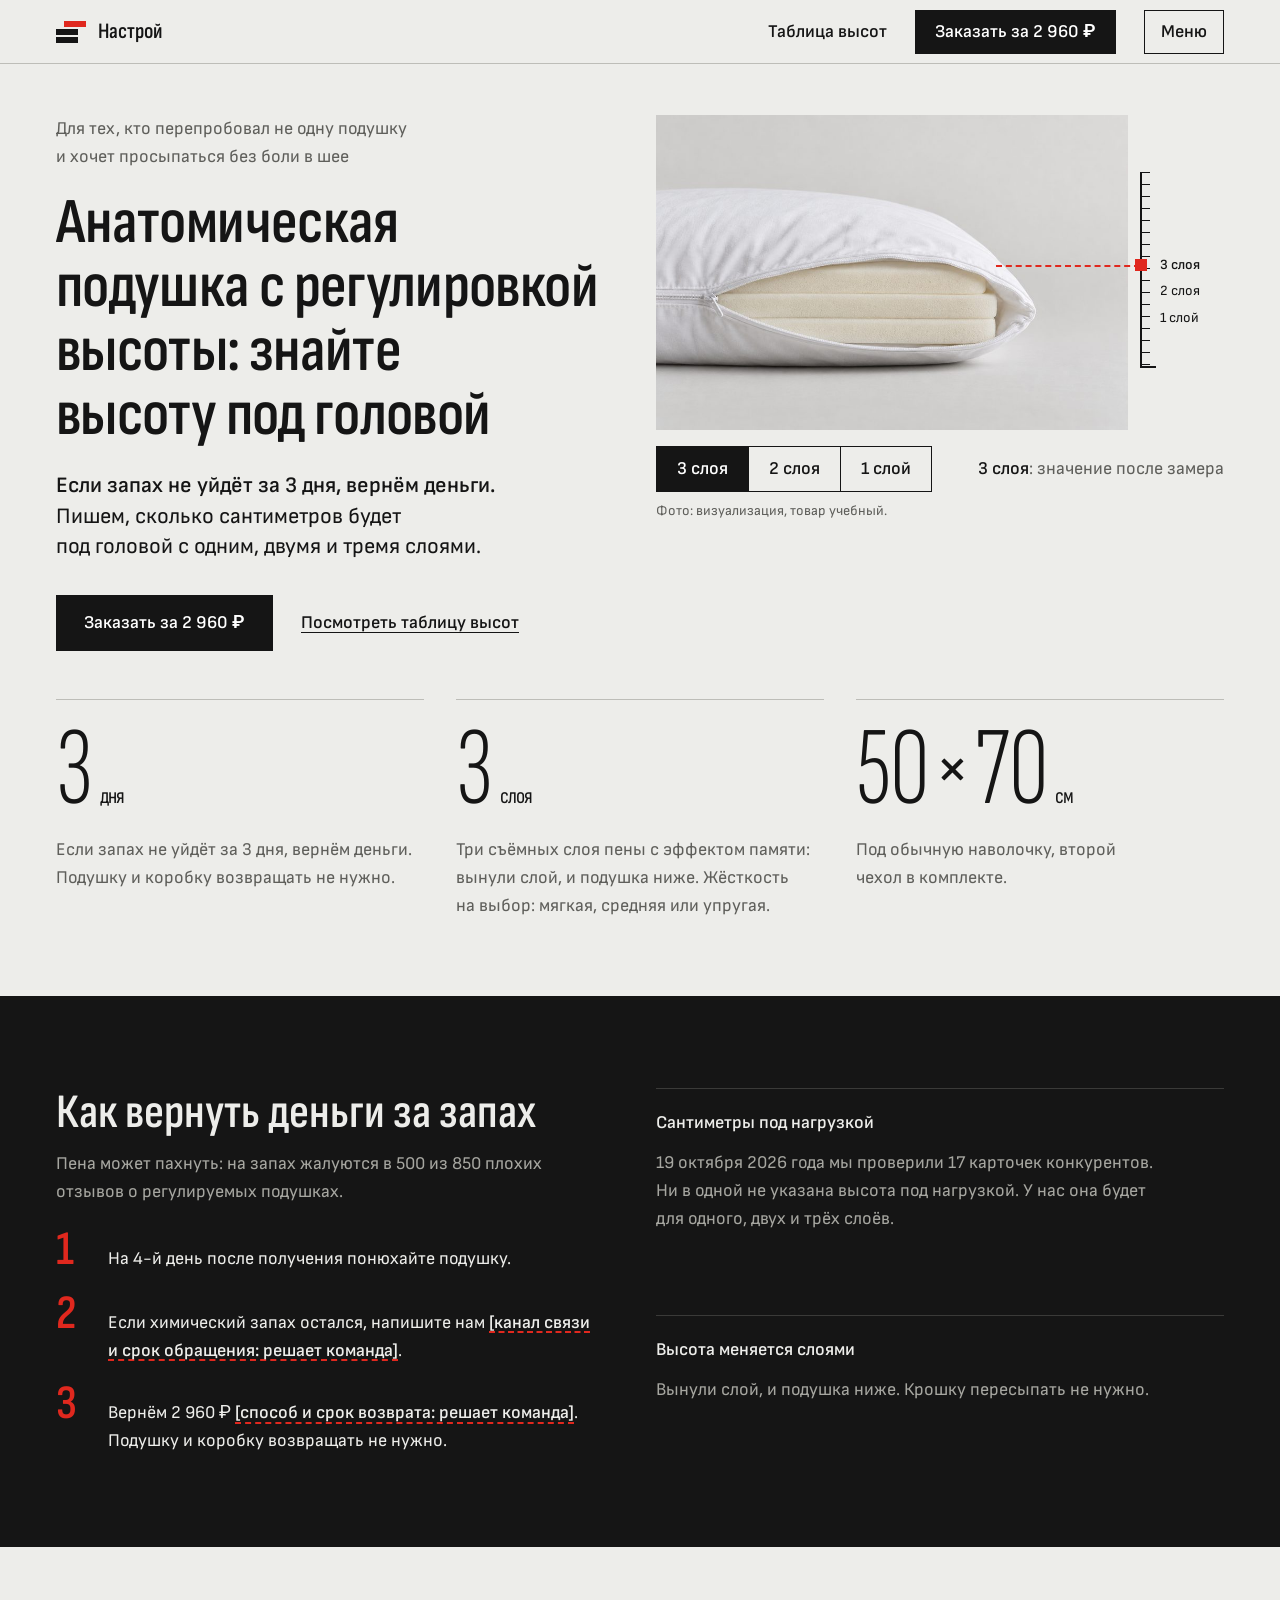
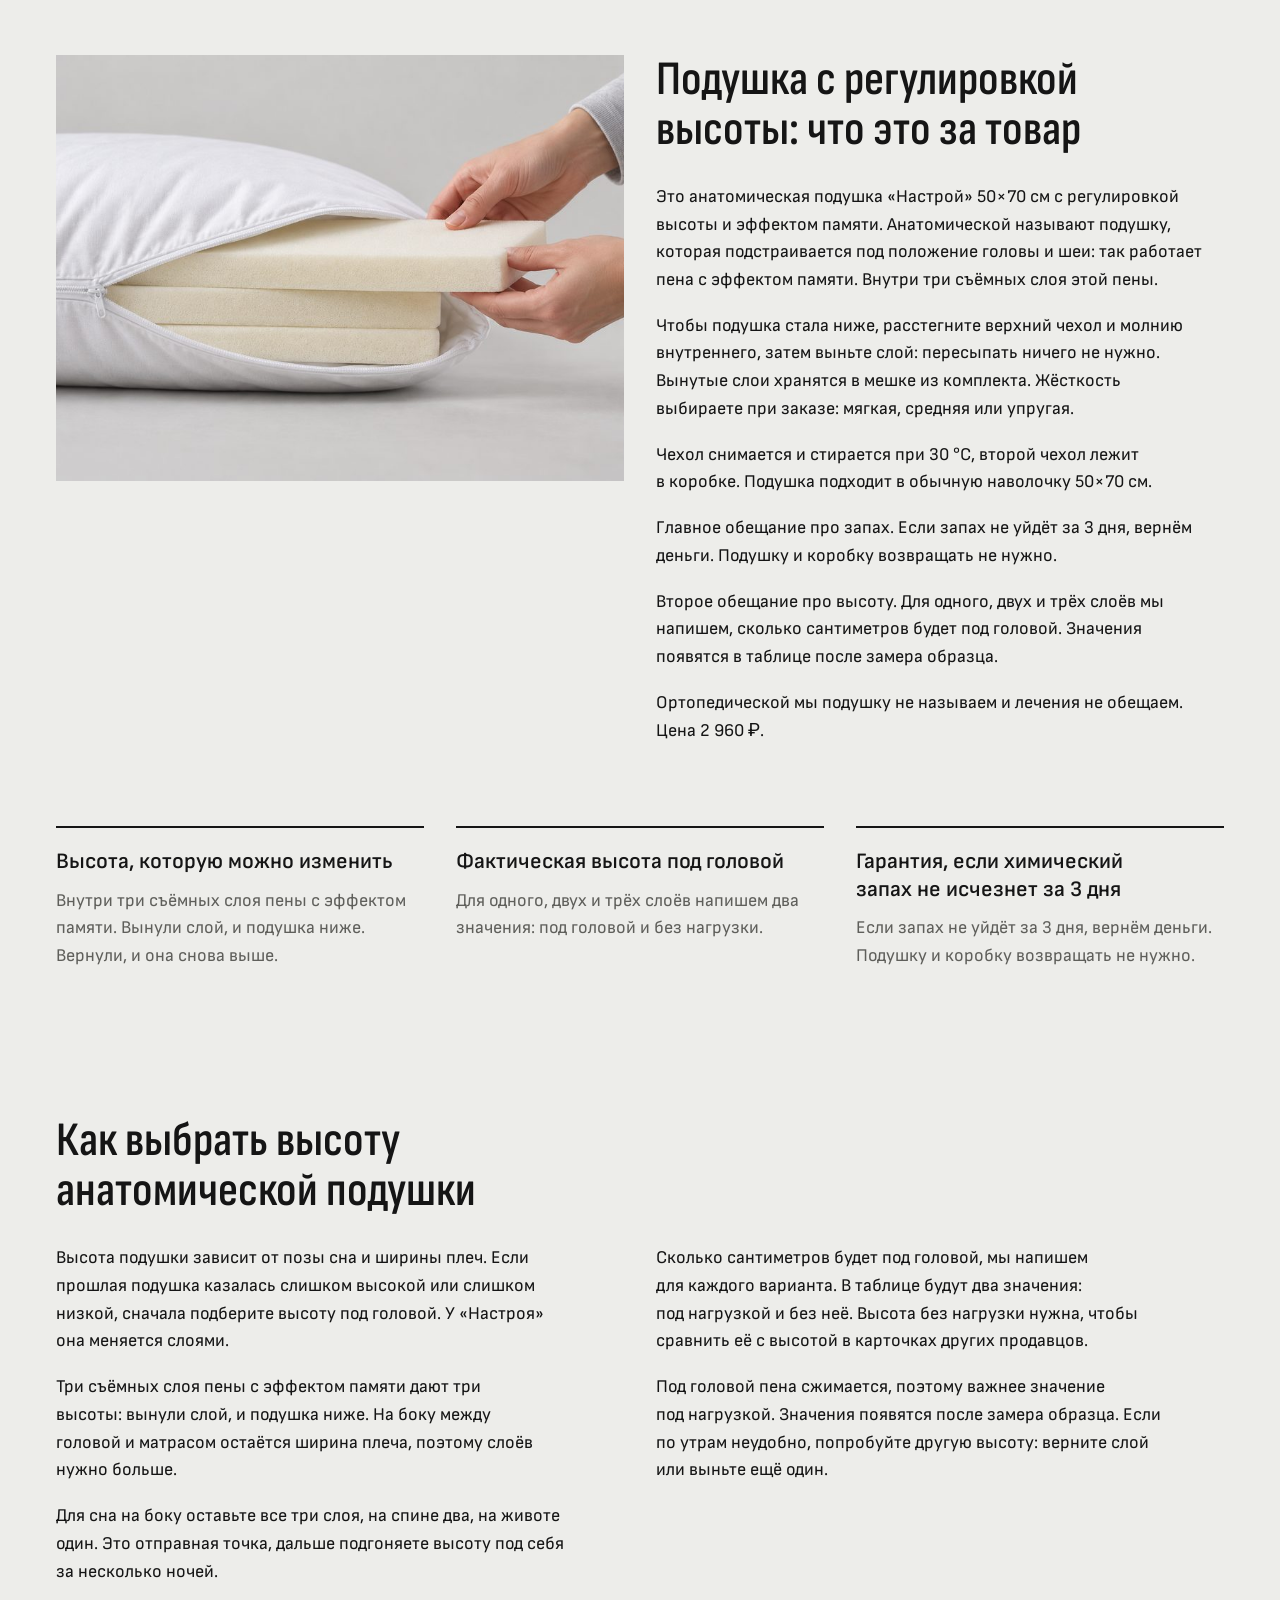
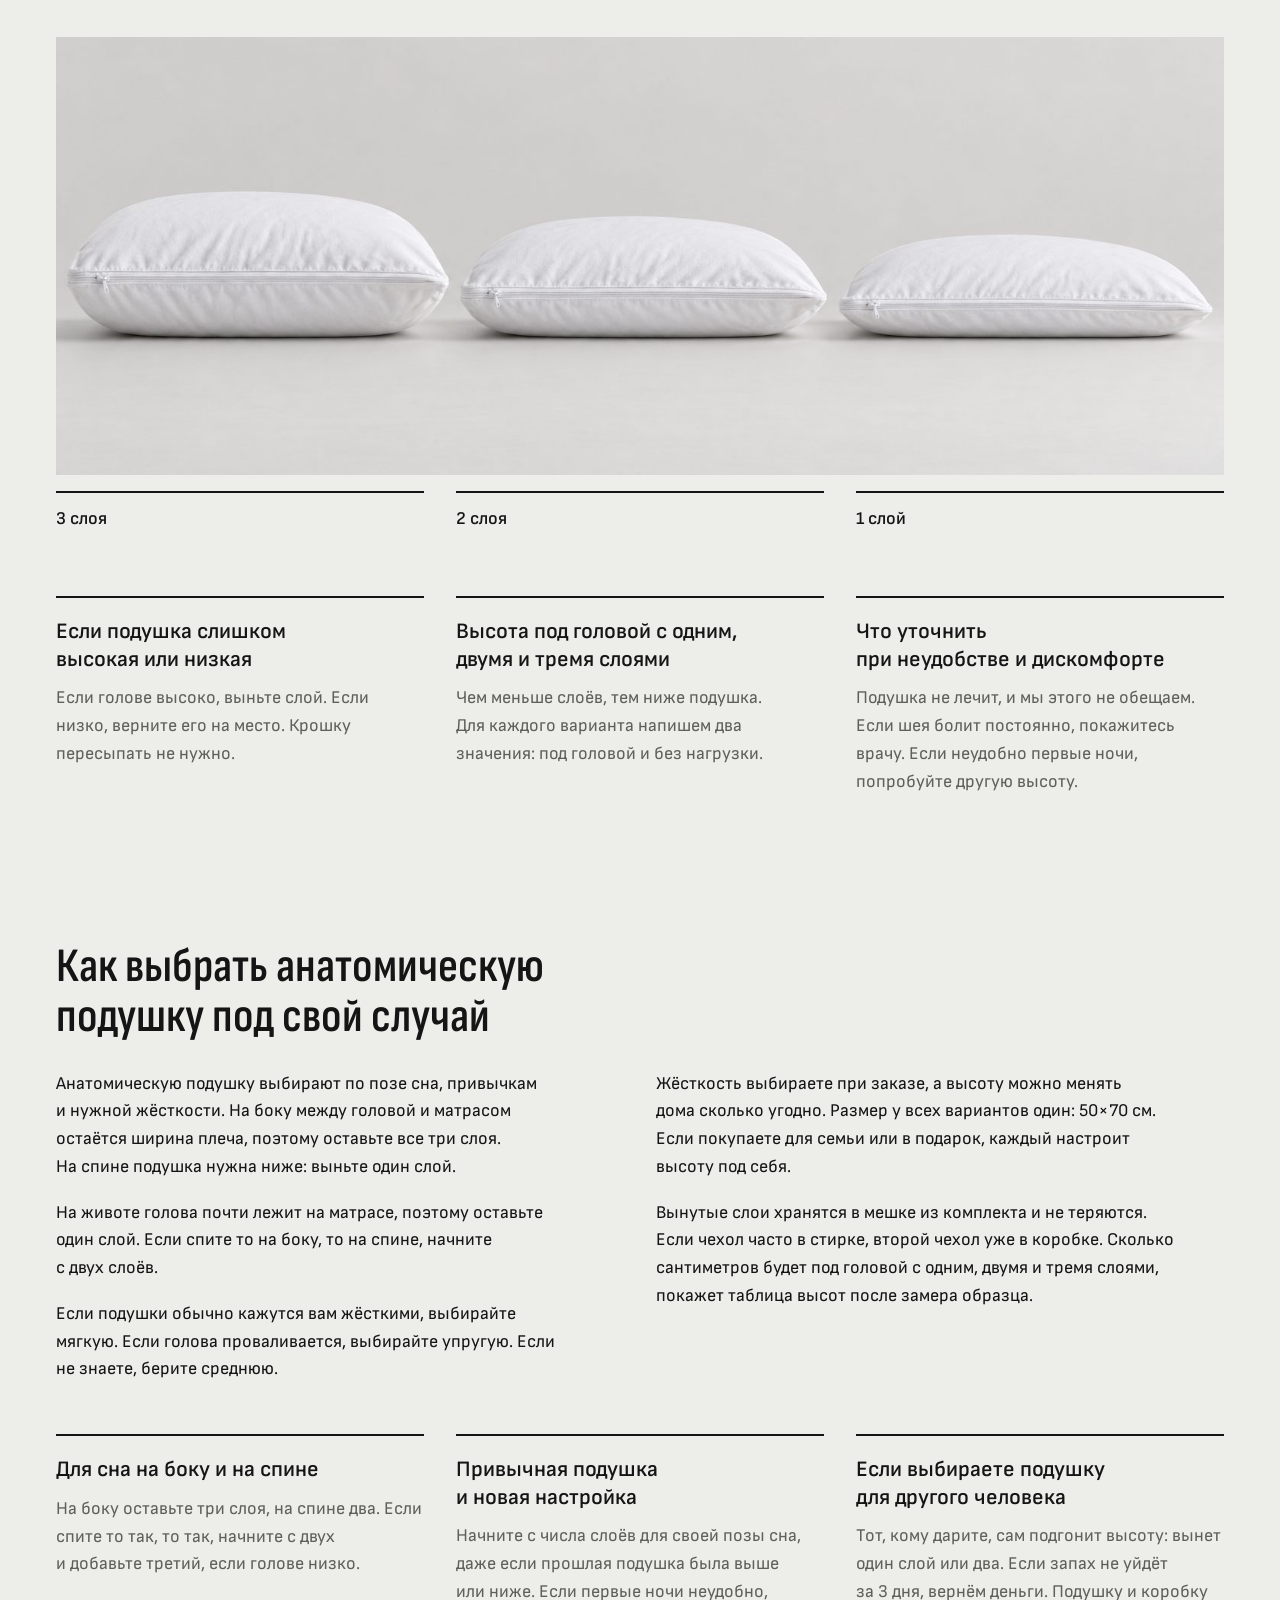
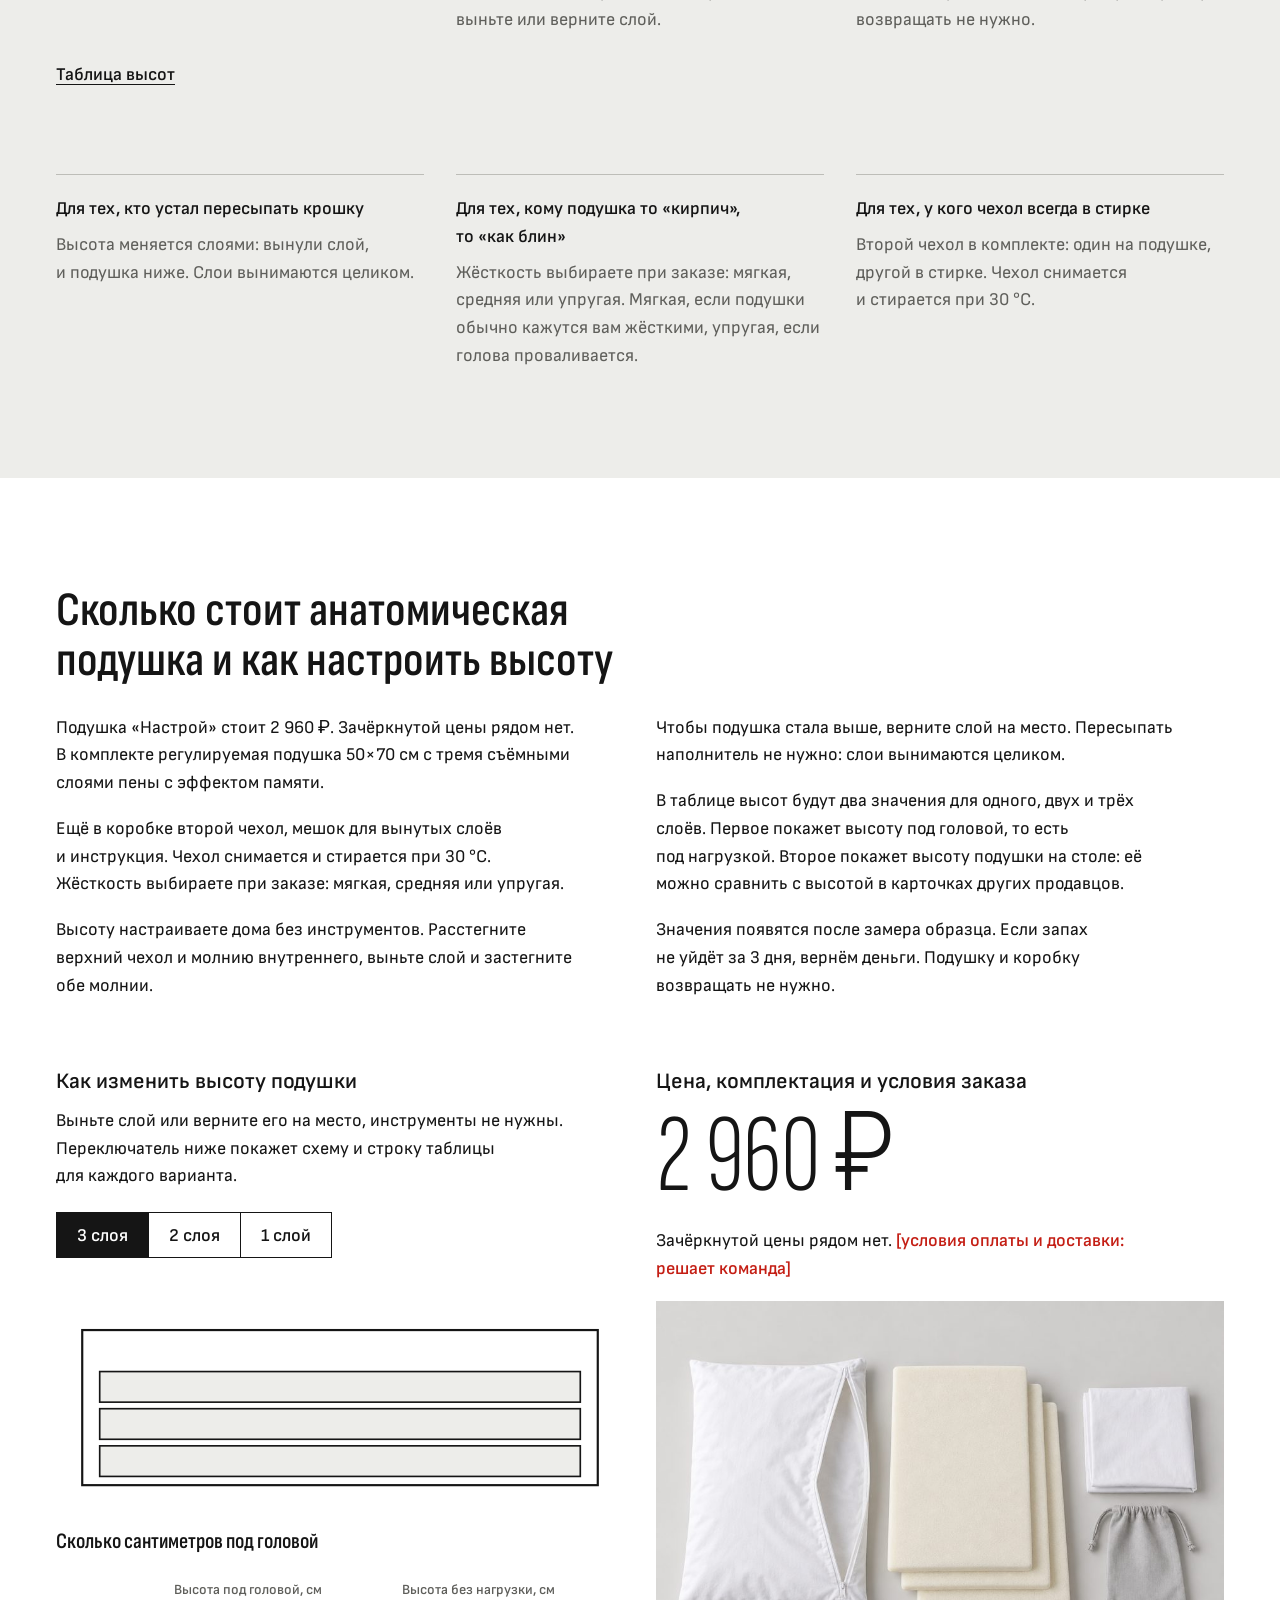
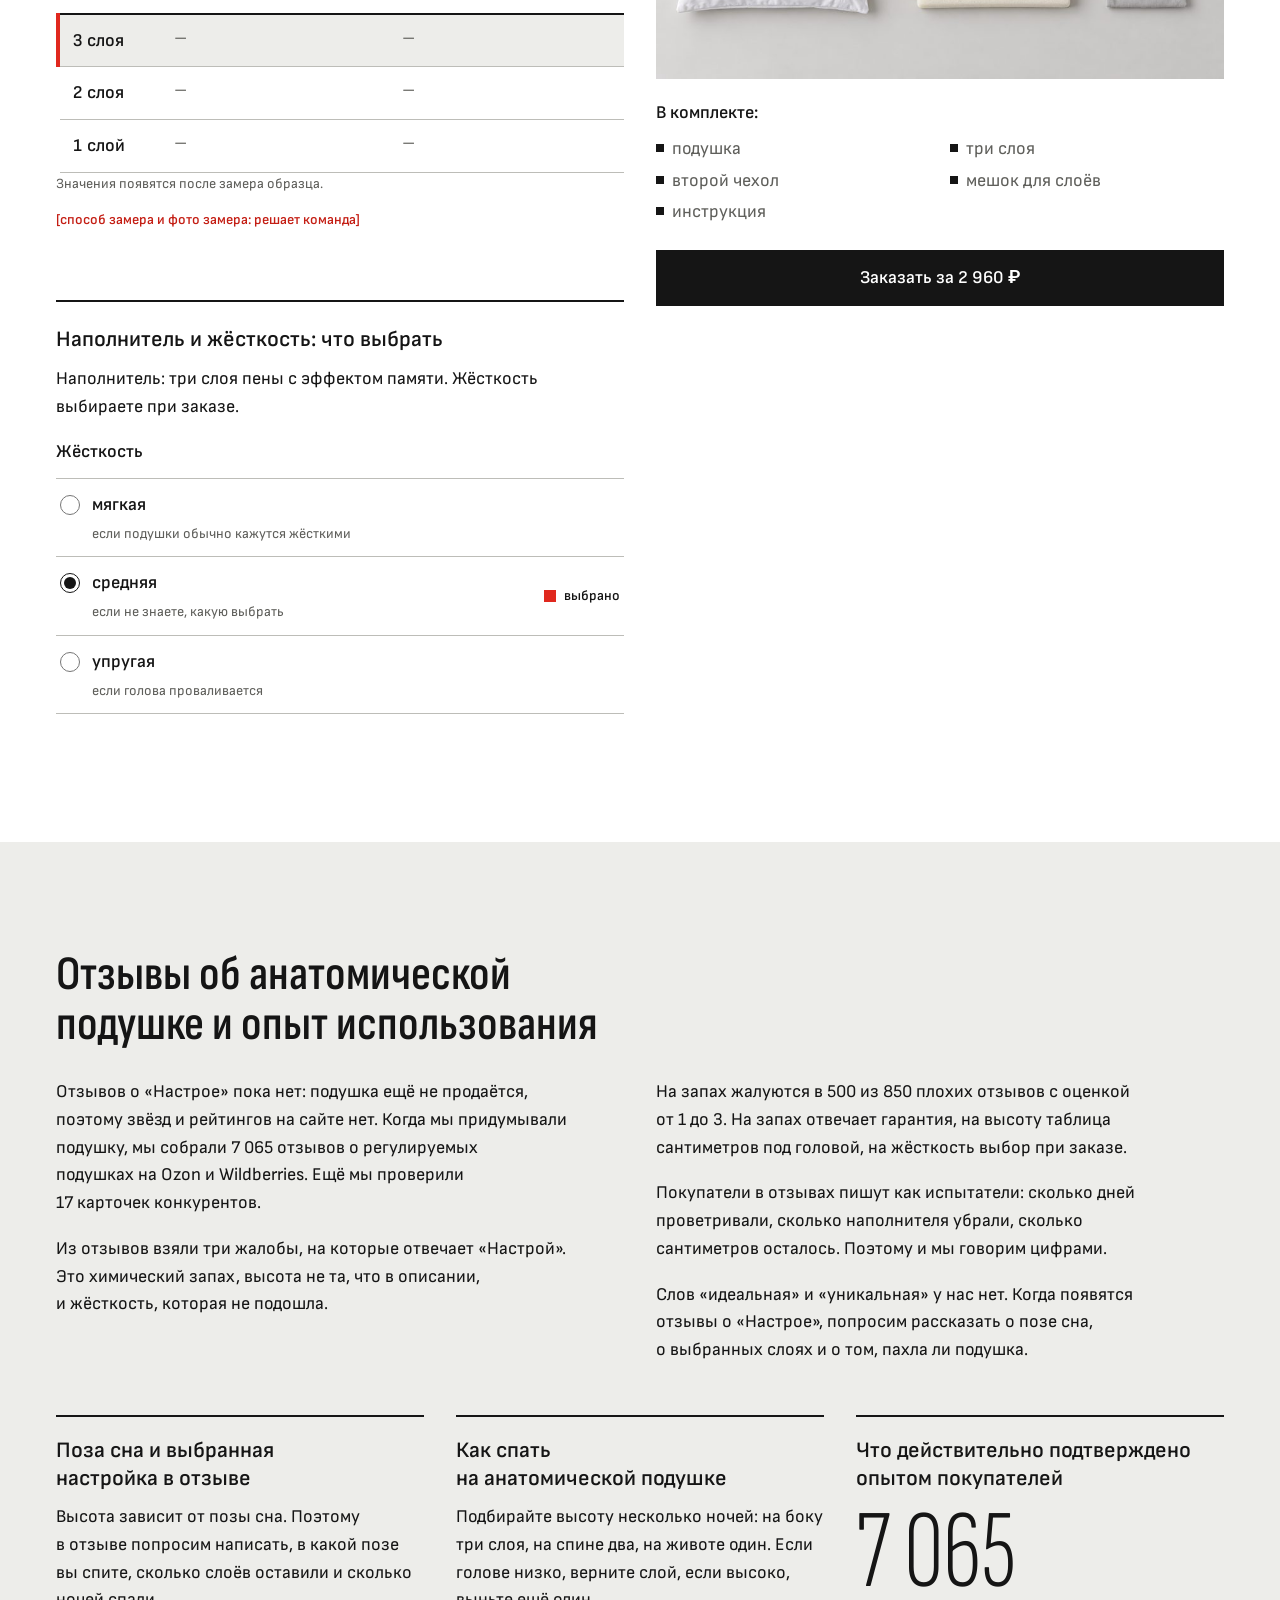
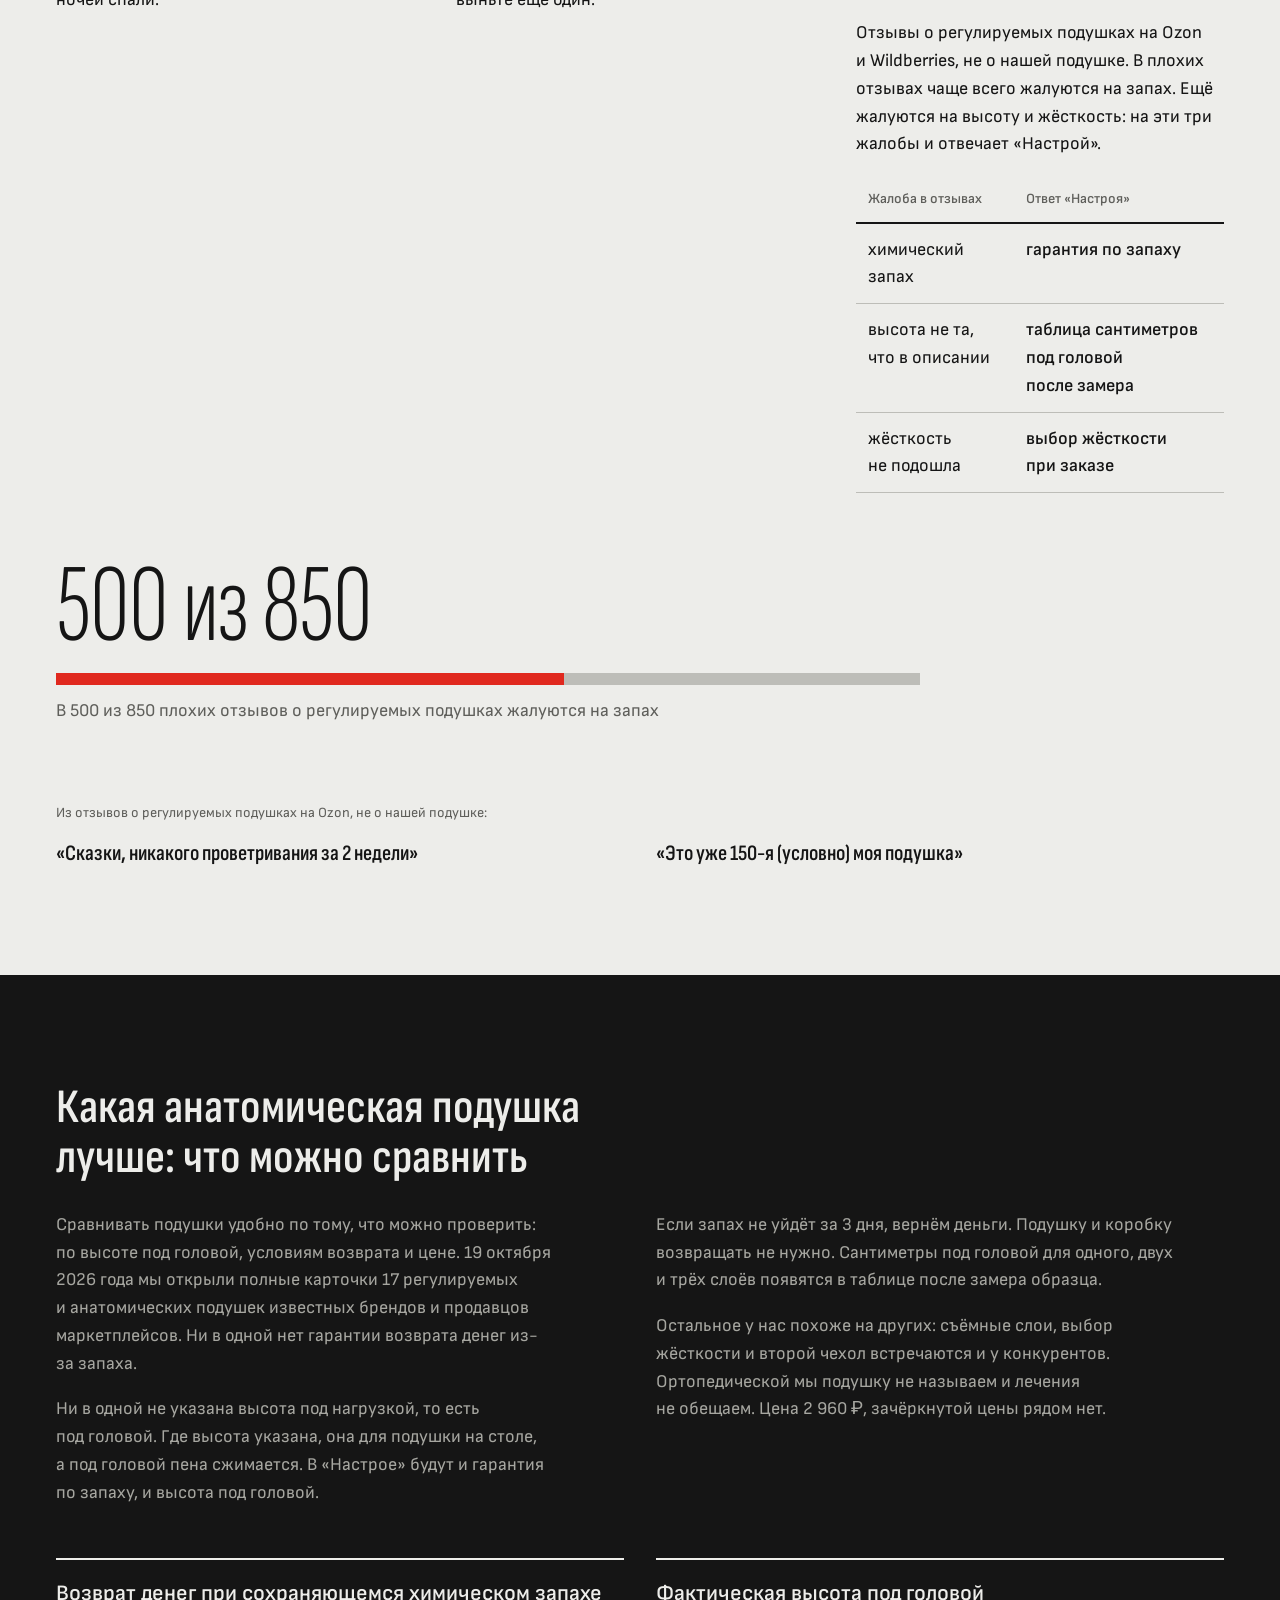
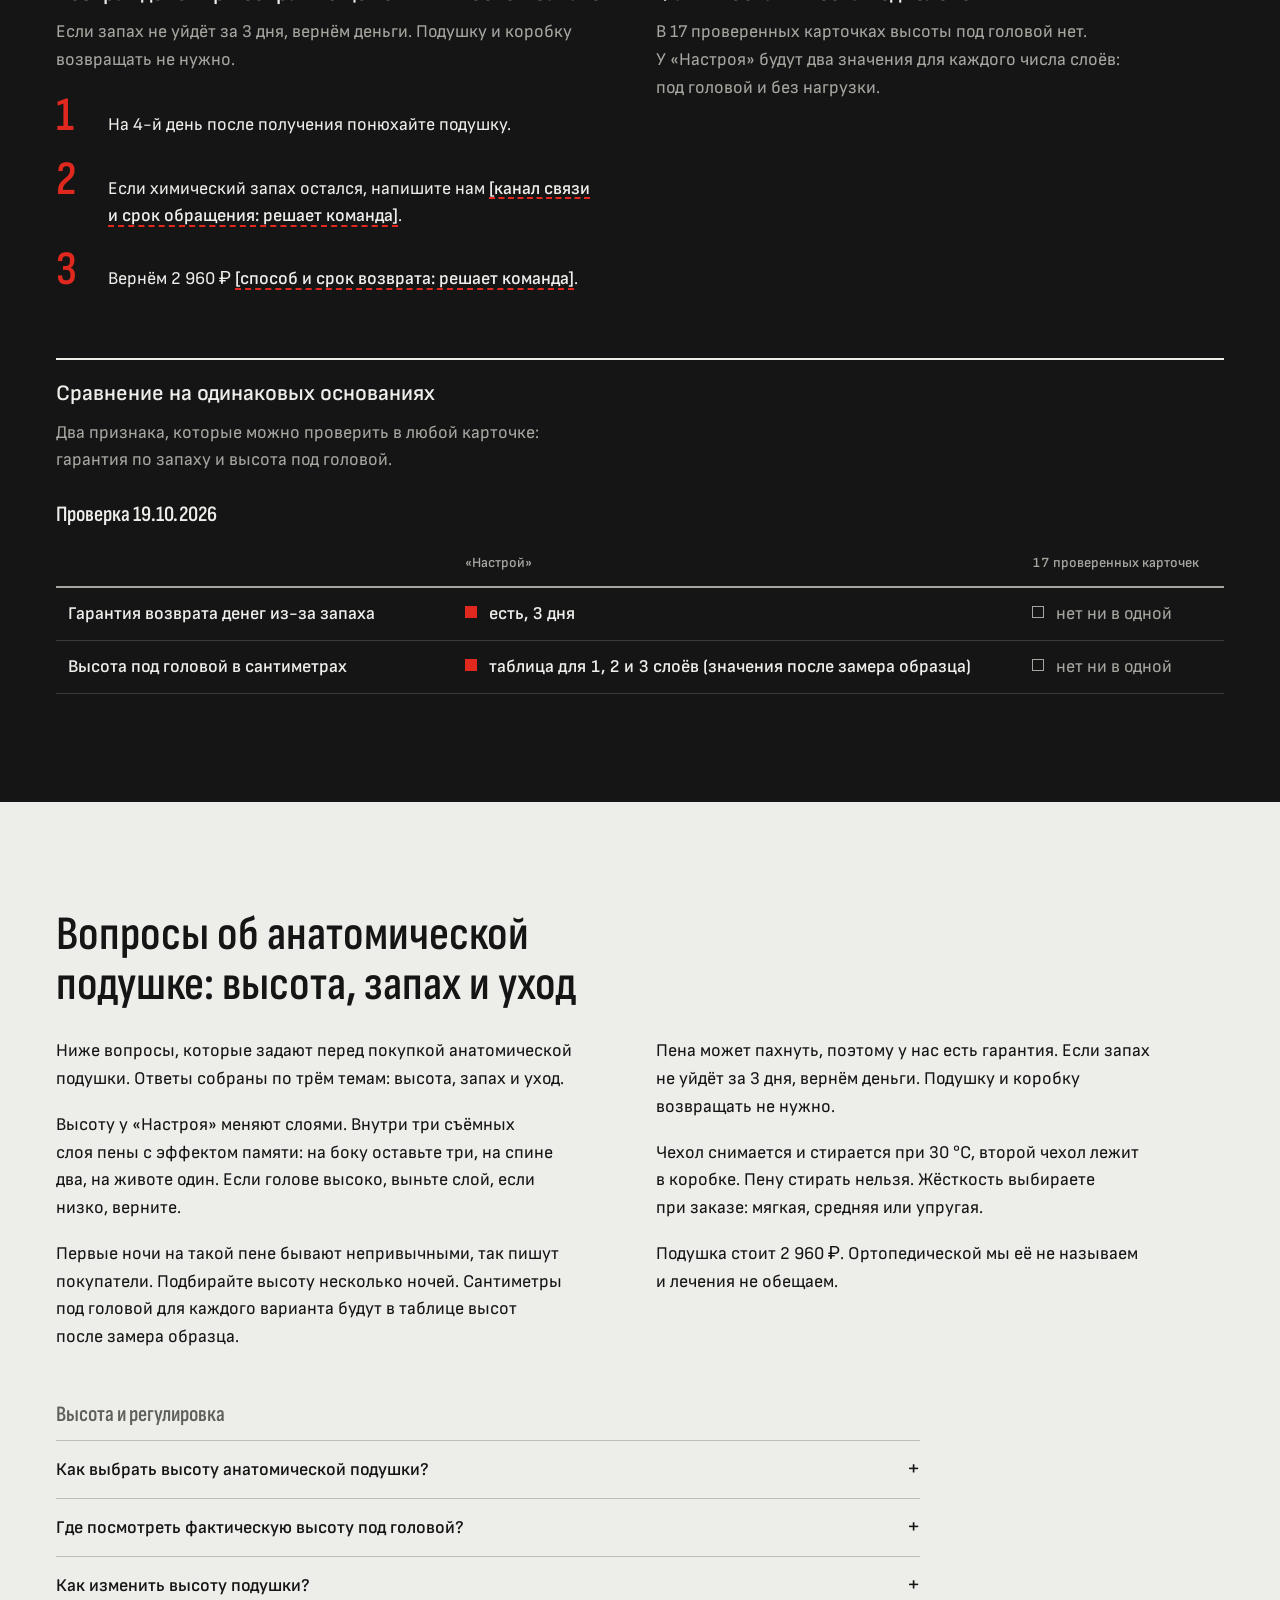
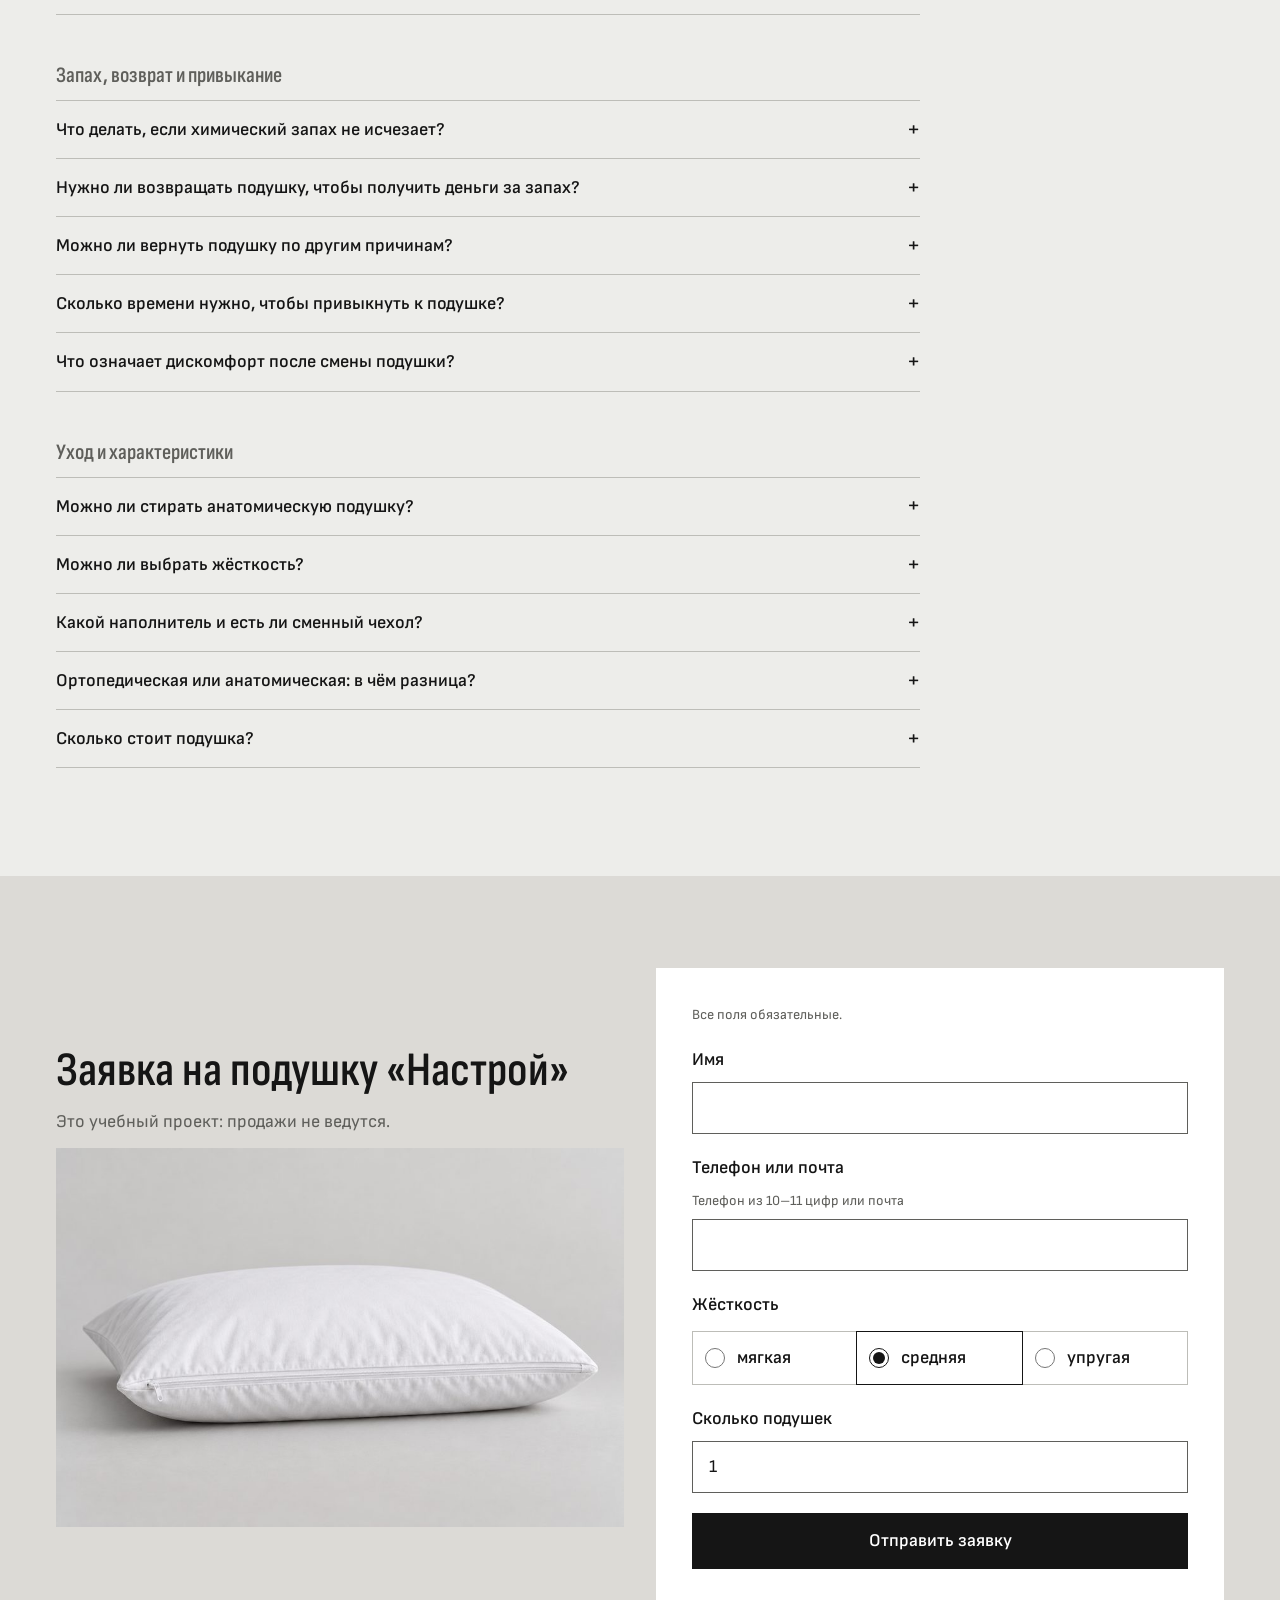
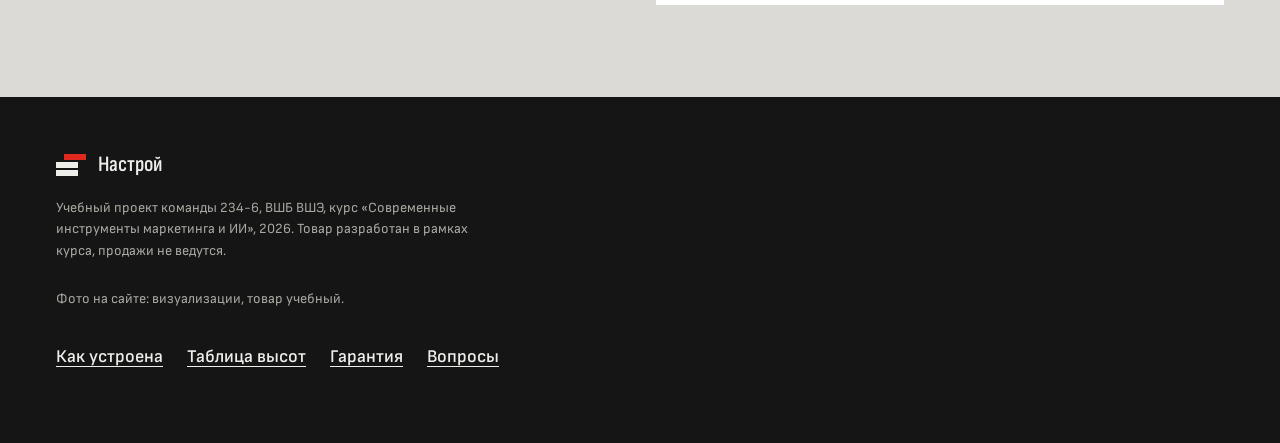
==== index.html @ d5a2e8fe "fix: подпись к цитатам над обеими цитатами Co-Authored-By: Claude Opus 5.5 <noreply@anthropic.com> C" ====
<!doctype html>
<html lang="ru">
<head>
<meta charset="utf-8">
<meta name="viewport" content="width=device-width, initial-scale=1">
<meta name="robots" content="noindex, nofollow">
<meta property="og:type" content="website">
<meta property="og:locale" content="ru_RU">
<meta property="og:site_name" content="Настрой">
<meta property="og:title" content="Анатомическая подушка с регулировкой высоты | Настрой">
<meta property="og:description" content="Анатомическая подушка с регулировкой высоты. Если запах не уйдёт за 3 дня, вернём деньги. Три съёмных слоя пены с эффектом памяти, таблица высот после замера.">
<meta property="og:url" content="https://salutgleb.github.io/nastroy-site/">
<meta property="og:image" content="https://salutgleb.github.io/nastroy-site/img/profile_1600.jpg">
<title>Анатомическая подушка с регулировкой высоты | Настрой</title>
<meta name="description" content="Анатомическая подушка с регулировкой высоты. Если запах не уйдёт за 3 дня, вернём деньги. Три съёмных слоя пены с эффектом памяти, таблица высот после замера.">
<link rel="icon" href="img/mark.svg" type="image/svg+xml">
<link rel="preconnect" href="https://fonts.googleapis.com">
<link rel="preconnect" href="https://fonts.gstatic.com" crossorigin>
<link rel="stylesheet" href="https://fonts.googleapis.com/css2?family=Sofia+Sans:wght@400;600&amp;family=Sofia+Sans+Condensed:wght@400;600&amp;family=Sofia+Sans+Extra+Condensed:wght@300&amp;display=swap">
<link rel="stylesheet" href="https://fonts.googleapis.com/css2?family=Roboto:wght@400;600&amp;family=Roboto+Condensed:wght@300;400;600&amp;text=%E2%82%BD&amp;display=swap">
<link rel="stylesheet" href="styles.css">
<script type="application/ld+json">{"@context": "https://schema.org", "@type": "Organization", "name": "Настрой", "logo": "img/mark.svg"}</script>
<script type="application/ld+json">{"@context": "https://schema.org", "@type": "Product", "name": "Регулируемая подушка «Настрой» 50×70", "brand": {"@type": "Brand", "name": "Настрой"}, "description": "Регулируемая подушка 50×70 с эффектом памяти: три съёмных слоя, жёсткость на выбор. Если запах не уйдёт за 3 дня, вернём деньги. Подушку и коробку возвращать не нужно.", "material": "пена с эффектом памяти", "image": ["img/profile_1600.jpg", "img/hands_1600.jpg"]}</script>
<script type="application/ld+json">{"@context": "https://schema.org", "@type": "FAQPage", "mainEntity": [{"@type": "Question", "name": "Как выбрать высоту анатомической подушки?", "acceptedAnswer": {"@type": "Answer", "text": "Высота зависит от позы сна и ширины плеч. На боку оставьте три слоя, на спине два, на животе один. Сколько сантиметров будет под головой в каждом случае, покажет таблица высот после замера образца."}}, {"@type": "Question", "name": "Где посмотреть фактическую высоту под головой?", "acceptedAnswer": {"@type": "Answer", "text": "В таблице высот: к ней ведёт кнопка «Посмотреть таблицу высот» на первом экране. Для одного, двух и трёх слоёв там будут два значения: под головой и без нагрузки. Значения появятся после замера образца."}}, {"@type": "Question", "name": "Как изменить высоту подушки?", "acceptedAnswer": {"@type": "Answer", "text": "Расстегните верхний чехол и молнию внутреннего, выньте слой и застегните обе молнии. Чтобы подушка стала выше, верните слой. Вынутые слои хранятся в мешке из комплекта."}}, {"@type": "Question", "name": "Что делать, если химический запах не исчезает?", "acceptedAnswer": {"@type": "Answer", "text": "Если запах не уйдёт за 3 дня, вернём деньги. Подушку и коробку возвращать не нужно. Как получить деньги, написано в разделе «Как вернуть деньги за запах» под первым экраном."}}, {"@type": "Question", "name": "Нужно ли возвращать подушку, чтобы получить деньги за запах?", "acceptedAnswer": {"@type": "Answer", "text": "Нет. Если запах не уйдёт за 3 дня, вернём деньги. Подушку и коробку возвращать не нужно."}}, {"@type": "Question", "name": "Можно ли вернуть подушку по другим причинам?", "acceptedAnswer": {"@type": "Answer", "text": "Наша гарантия касается запаха. Если запах не уйдёт за 3 дня, вернём деньги. Подушку и коробку возвращать не нужно. Про другие причины возврата: [условия возврата по другим причинам: решает команда]."}}, {"@type": "Question", "name": "Сколько времени нужно, чтобы привыкнуть к подушке?", "acceptedAnswer": {"@type": "Answer", "text": "Первые ночи на пене с эффектом памяти бывают непривычными, так пишут покупатели. Подбирайте высоту несколько ночей. Если голове низко, верните слой, если высоко, выньте ещё один."}}, {"@type": "Question", "name": "Что означает дискомфорт после смены подушки?", "acceptedAnswer": {"@type": "Answer", "text": "Подушка не лечит, и мы этого не обещаем. Если шея болит постоянно, покажитесь врачу. Если неудобно первые ночи, попробуйте другую высоту: верните слой или выньте ещё один."}}, {"@type": "Question", "name": "Можно ли стирать анатомическую подушку?", "acceptedAnswer": {"@type": "Answer", "text": "Чехол снимается и стирается при 30 °C, второй чехол в комплекте. Пену стирать нельзя."}}, {"@type": "Question", "name": "Можно ли выбрать жёсткость?", "acceptedAnswer": {"@type": "Answer", "text": "Да, при заказе: мягкая, средняя или упругая. Мягкая, если подушки обычно кажутся вам жёсткими, упругая, если голова проваливается. Если не знаете, выбирайте среднюю."}}, {"@type": "Question", "name": "Какой наполнитель и есть ли сменный чехол?", "acceptedAnswer": {"@type": "Answer", "text": "Внутри три съёмных слоя пены с эффектом памяти. Второй чехол в комплекте: один на подушке, другой в стирке."}}, {"@type": "Question", "name": "Ортопедическая или анатомическая: в чём разница?", "acceptedAnswer": {"@type": "Answer", "text": "Анатомической называют подушку, которая подстраивается под положение головы и шеи: так работает пена с эффектом памяти. Ортопедической мы свою подушку не называем, потому что подтвердить это слово нам нечем. Мы говорим о том, что можно проверить: о высоте, жёсткости и запахе."}}, {"@type": "Question", "name": "Сколько стоит подушка?", "acceptedAnswer": {"@type": "Answer", "text": "2 960 ₽, зачёркнутой цены рядом нет. В комплекте подушка 50×70 см с тремя съёмными слоями, второй чехол, мешок для слоёв и инструкция."}}]}</script>
</head>
<body>
<a class="skip" href="#main">Перейти к содержимому</a>
<header class="site-header">
  <a class="brand" href="#top" aria-label="Настрой, на главную"><svg class="mark" viewBox="0 0 30 24" width="30" height="24" aria-hidden="true" focusable="false"><rect x="0" y="17" width="22" height="6" fill="currentColor"/><rect x="0" y="9" width="22" height="6" fill="currentColor"/><rect x="8" y="1" width="22" height="6" fill="#E0281E"/></svg><span>Настрой</span></a>
  <a class="hdr-link" href="#heights">Таблица высот</a>
  <a class="btn btn-sm" href="#order">Заказать за 2 960 ₽</a>
  <button class="menu-toggle" type="button" aria-expanded="false" aria-controls="site-menu">Меню</button>
  <nav class="site-menu" id="site-menu" aria-label="Разделы"><a href="#how">Как устроена</a><a href="#heights">Таблица высот</a><a href="#guarantee">Гарантия</a><a href="#faq">Вопросы</a></nav>
</header>
<main id="main">

<section class="hero wrap cols-2" id="top" aria-labelledby="h1">
  <div class="hero-copy">
    <p class="kicker">Для тех, кто перепробовал не одну подушку и хочет просыпаться без боли в шее</p>
    <h1 id="h1">Анатомическая подушка с регулировкой высоты: знайте высоту под головой</h1>
    <p class="lead"><strong>Если запах не уйдёт за 3 дня, вернём деньги.</strong> Пишем, сколько сантиметров будет под головой с одним, двумя и тремя слоями.</p>
    <div class="actions">
      <a class="btn" href="#order">Заказать за 2 960 ₽</a>
      <a class="text-link" href="#heights">Посмотреть таблицу высот</a>
    </div>
  </div>
  <div class="hero-figure">
    <figure class="measure" style="--y:47.5%">
      <img src="img/profile_1600.jpg" srcset="img/profile_900.jpg 900w, img/profile_1600.jpg 1536w" sizes="(min-width: 1440px) 544px, (min-width: 1100px) calc(50vw - 160px), calc(100vw - 140px)" width="1536" height="1024" alt="Подушка «Настрой» в профиль: чехол расстёгнут, внутри три слоя пены с эффектом памяти" fetchpriority="high">
      <div class="ruler-col" aria-hidden="true"><span class="ruler"></span><span class="ruler-mark is-active" data-n="3" style="--y:47.5%">3 слоя</span><span class="ruler-mark" data-n="2" style="--y:56%">2 слоя</span><span class="ruler-mark" data-n="1" style="--y:64.5%">1 слой</span></div>
      <span class="measure-line" aria-hidden="true"></span>
      <span class="measure-dot" aria-hidden="true"></span>
    </figure>
    <div class="fig-controls">
      <div class="segmented" role="group" aria-label="Сколько слоёв оставить"><button type="button" class="seg" data-n="3" aria-pressed="true">3 слоя</button><button type="button" class="seg" data-n="2" aria-pressed="false">2 слоя</button><button type="button" class="seg" data-n="1" aria-pressed="false">1 слой</button></div>
      <p class="status" aria-live="polite" aria-atomic="true"><b data-status>3 слоя</b><span>: значение после замера</span></p>
    </div>
    <p class="photo-note">Фото: визуализация, товар учебный.</p>
  </div>
</section>
<div class="facts wrap cols-3"><div class="fact"><p class="num" aria-hidden="true">3<small>дня</small></p><p>Если запах не уйдёт за 3 дня, вернём деньги. Подушку и коробку возвращать не нужно.</p></div><div class="fact"><p class="num" aria-hidden="true">3<small>слоя</small></p><p>Три съёмных слоя пены с эффектом памяти: вынули слой, и подушка ниже. Жёсткость на выбор: мягкая, средняя или упругая.</p></div><div class="fact"><p class="num">50×70<small>см</small></p><p>Под обычную наволочку, второй чехол в комплекте.</p></div></div>
<section class="band band-dark" aria-label="Гарантия и доказательства">
  <div class="wrap proof-grid">
    <div class="proof proof-guarantee" id="guarantee">
      <p class="proof-title" role="heading" aria-level="2"><strong>Как вернуть деньги за запах</strong></p>
      <p>Пена может пахнуть: на запах жалуются в 500 из 850 плохих отзывов о регулируемых подушках.</p>
      <ol class="steps" role="list"><li><span>На 4-й день после получения понюхайте подушку.</span></li><li><span>Если химический запах остался, напишите нам <span class="ph">[канал связи и срок обращения: решает команда]</span>.</span></li><li><span>Вернём 2 960 ₽ <span class="ph">[способ и срок возврата: решает команда]</span>. Подушку и коробку возвращать не нужно.</span></li></ol>
    </div>
    <div class="proof"><p class="proof-title"><strong>Сантиметры под нагрузкой</strong></p><p>19 октября 2026 года мы проверили 17 карточек конкурентов. Ни в одной не указана высота под нагрузкой. У нас она будет для одного, двух и трёх слоёв.</p></div><div class="proof"><p class="proof-title"><strong>Высота меняется слоями</strong></p><p>Вынули слой, и подушка ниже. Крошку пересыпать не нужно.</p></div>
  </div>
</section>

<section class="block wrap" id="about" aria-labelledby="h2-about">
  <div class="about cols-2">
    <figure class="photo about-photo"><img src="img/hands_1600.jpg" srcset="img/hands_900.jpg 900w, img/hands_1600.jpg 1536w" sizes="(min-width: 1100px) 46vw, 100vw" width="1536" height="1024" alt="Руки вынимают верхний слой пены из подушки, два слоя остаются внутри" loading="lazy" decoding="async"></figure>
    <div class="about-copy">
      <h2 id="h2-about">Подушка с регулировкой высоты: что это за товар</h2>
      <p>Это анатомическая подушка «Настрой» 50×70 см с регулировкой высоты и эффектом памяти. Анатомической называют подушку, которая подстраивается под положение головы и шеи: так работает пена с эффектом памяти. Внутри три съёмных слоя этой пены.</p><p>Чтобы подушка стала ниже, расстегните верхний чехол и молнию внутреннего, затем выньте слой: пересыпать ничего не нужно. Вынутые слои хранятся в мешке из комплекта. Жёсткость выбираете при заказе: мягкая, средняя или упругая.</p><p>Чехол снимается и стирается при 30 °C, второй чехол лежит в коробке. Подушка подходит в обычную наволочку 50×70 см.</p><p>Главное обещание про запах. Если запах не уйдёт за 3 дня, вернём деньги. Подушку и коробку возвращать не нужно.</p><p>Второе обещание про высоту. Для одного, двух и трёх слоёв мы напишем, сколько сантиметров будет под головой. Значения появятся в таблице после замера образца.</p><p>Ортопедической мы подушку не называем и лечения не обещаем. Цена 2 960 ₽.</p>
    </div>
  </div>
  <div class="h3-row cols-3"><article><h3>Высота, которую можно изменить</h3><p>Внутри три съёмных слоя пены с эффектом памяти. Вынули слой, и подушка ниже. Вернули, и она снова выше.</p></article><article><h3>Фактическая высота под головой</h3><p>Для одного, двух и трёх слоёв напишем два значения: под головой и без нагрузки.</p></article><article><h3>Гарантия, если химический запах не исчезнет за 3 дня</h3><p>Если запах не уйдёт за 3 дня, вернём деньги. Подушку и коробку возвращать не нужно.</p></article></div>
</section>

<section class="block wrap" id="height" aria-labelledby="h2-height">
  <h2 id="h2-height">Как выбрать высоту анатомической подушки</h2>
  <div class="fragment"><p>Высота подушки зависит от позы сна и ширины плеч. Если прошлая подушка казалась слишком высокой или слишком низкой, сначала подберите высоту под головой. У «Настроя» она меняется слоями.</p><p>Три съёмных слоя пены с эффектом памяти дают три высоты: вынули слой, и подушка ниже. На боку между головой и матрасом остаётся ширина плеча, поэтому слоёв нужно больше.</p><p>Для сна на боку оставьте все три слоя, на спине два, на животе один. Это отправная точка, дальше подгоняете высоту под себя за несколько ночей.</p><p>Сколько сантиметров будет под головой, мы напишем для каждого варианта. В таблице будут два значения: под нагрузкой и без неё. Высота без нагрузки нужна, чтобы сравнить её с высотой в карточках других продавцов.</p><p>Под головой пена сжимается, поэтому важнее значение под нагрузкой. Значения появятся после замера образца. Если по утрам неудобно, попробуйте другую высоту: верните слой или выньте ещё один.</p></div>
  <figure class="series photo"><img src="img/three_heights_1600.jpg" srcset="img/three_heights_900.jpg 900w, img/three_heights_1600.jpg 1536w" sizes="(min-width: 1440px) 1312px, 100vw" width="1536" height="1024" alt="Три подушки в ряд: с тремя, двумя и одним слоем, каждая следующая ниже" loading="lazy" decoding="async">
    <figcaption><ul class="series-labels cols-3" role="list"><li>3 слоя</li><li>2 слоя</li><li>1 слой</li></ul></figcaption>
  </figure>
  <div class="h3-row cols-3"><article><h3>Если подушка слишком высокая или низкая</h3><p>Если голове высоко, выньте слой. Если низко, верните его на место. Крошку пересыпать не нужно.</p></article><article><h3>Высота под головой с одним, двумя и тремя слоями</h3><p>Чем меньше слоёв, тем ниже подушка. Для каждого варианта напишем два значения: под головой и без нагрузки.</p></article><article><h3>Что уточнить при неудобстве и дискомфорте</h3><p>Подушка не лечит, и мы этого не обещаем. Если шея болит постоянно, покажитесь врачу. Если неудобно первые ночи, попробуйте другую высоту.</p></article></div>
</section>

<section class="block wrap" id="case" aria-labelledby="h2-case">
  <h2 id="h2-case">Как выбрать анатомическую подушку под свой случай</h2>
  <div class="fragment"><p>Анатомическую подушку выбирают по позе сна, привычкам и нужной жёсткости. На боку между головой и матрасом остаётся ширина плеча, поэтому оставьте все три слоя. На спине подушка нужна ниже: выньте один слой.</p><p>На животе голова почти лежит на матрасе, поэтому оставьте один слой. Если спите то на боку, то на спине, начните с двух слоёв.</p><p>Если подушки обычно кажутся вам жёсткими, выбирайте мягкую. Если голова проваливается, выбирайте упругую. Если не знаете, берите среднюю.</p><p>Жёсткость выбираете при заказе, а высоту можно менять дома сколько угодно. Размер у всех вариантов один: 50×70 см. Если покупаете для семьи или в подарок, каждый настроит высоту под себя.</p><p>Вынутые слои хранятся в мешке из комплекта и не теряются. Если чехол часто в стирке, второй чехол уже в коробке. Сколько сантиметров будет под головой с одним, двумя и тремя слоями, покажет таблица высот после замера образца.</p></div>
  <div class="h3-row cols-3"><article><h3>Для сна на боку и на спине</h3><p>На боку оставьте три слоя, на спине два. Если спите то так, то так, начните с двух и добавьте третий, если голове низко.</p></article><article><h3>Привычная подушка и новая настройка</h3><p>Начните с числа слоёв для своей позы сна, даже если прошлая подушка была выше или ниже. Если первые ночи неудобно, выньте или верните слой.</p></article><article><h3>Если выбираете подушку для другого человека</h3><p>Тот, кому дарите, сам подгонит высоту: вынет один слой или два. Если запах не уйдёт за 3 дня, вернём деньги. Подушку и коробку возвращать не нужно.</p></article></div>
  <p class="poses-link"><a class="text-link" href="#heights">Таблица высот</a></p>
  <div class="modules cols-3"><div class="module"><p class="module-title"><strong>Для тех, кто устал пересыпать крошку</strong></p><p>Высота меняется слоями: вынули слой, и подушка ниже. Слои вынимаются целиком.</p></div><div class="module"><p class="module-title"><strong>Для тех, кому подушка то «кирпич», то «как блин»</strong></p><p>Жёсткость выбираете при заказе: мягкая, средняя или упругая. Мягкая, если подушки обычно кажутся вам жёсткими, упругая, если голова проваливается.</p></div><div class="module"><p class="module-title"><strong>Для тех, у кого чехол всегда в стирке</strong></p><p>Второй чехол в комплекте: один на подушке, другой в стирке. Чехол снимается и стирается при 30 °C.</p></div></div>
</section>

<section class="band-sheet" id="how" aria-labelledby="h2-how">
  <div class="block wrap">
    <h2 id="h2-how">Сколько стоит анатомическая подушка и как настроить высоту</h2>
    <div class="fragment"><p>Подушка «Настрой» стоит 2 960 ₽. Зачёркнутой цены рядом нет. В комплекте регулируемая подушка 50×70 см с тремя съёмными слоями пены с эффектом памяти.</p><p>Ещё в коробке второй чехол, мешок для вынутых слоёв и инструкция. Чехол снимается и стирается при 30 °C. Жёсткость выбираете при заказе: мягкая, средняя или упругая.</p><p>Высоту настраиваете дома без инструментов. Расстегните верхний чехол и молнию внутреннего, выньте слой и застегните обе молнии.</p><p>Чтобы подушка стала выше, верните слой на место. Пересыпать наполнитель не нужно: слои вынимаются целиком.</p><p>В таблице высот будут два значения для одного, двух и трёх слоёв. Первое покажет высоту под головой, то есть под нагрузкой. Второе покажет высоту подушки на столе: её можно сравнить с высотой в карточках других продавцов.</p><p>Значения появятся после замера образца. Если запах не уйдёт за 3 дня, вернём деньги. Подушку и коробку возвращать не нужно.</p></div>
    <div class="how-grid cols-2">
      <div class="how-layers">
        <h3>Как изменить высоту подушки</h3>
        <p>Выньте слой или верните его на место, инструменты не нужны. Переключатель ниже покажет схему и строку таблицы для каждого варианта.</p>
        <div class="segmented" role="group" aria-label="Сколько слоёв оставить"><button type="button" class="seg" data-n="3" aria-pressed="true">3 слоя</button><button type="button" class="seg" data-n="2" aria-pressed="false">2 слоя</button><button type="button" class="seg" data-n="1" aria-pressed="false">1 слой</button></div>
        <svg class="section-svg" viewBox="0 0 520 200" aria-hidden="true" focusable="false"><rect x="24" y="44" width="472" height="142" class="case"/><rect x="40" y="150" width="440" height="28" class="layer" data-k="1"/><rect x="40" y="116" width="440" height="28" class="layer" data-k="2"/><rect x="40" y="82" width="440" height="28" class="layer" data-k="3"/></svg>
        <div class="table-wrap" id="heights">
          <table class="spec">
            <caption>Сколько сантиметров под головой</caption>
            <thead><tr><td></td><th scope="col">Высота под головой, см</th><th scope="col">Высота без нагрузки, см</th></tr></thead>
            <tbody><tr data-layers="3"><th scope="row">3 слоя</th><td><span aria-hidden="true">–</span><span class="sr">значение после замера</span></td><td><span aria-hidden="true">–</span><span class="sr">значение после замера</span></td></tr><tr data-layers="2"><th scope="row">2 слоя</th><td><span aria-hidden="true">–</span><span class="sr">значение после замера</span></td><td><span aria-hidden="true">–</span><span class="sr">значение после замера</span></td></tr><tr data-layers="1"><th scope="row">1 слой</th><td><span aria-hidden="true">–</span><span class="sr">значение после замера</span></td><td><span aria-hidden="true">–</span><span class="sr">значение после замера</span></td></tr></tbody>
          </table>
          <p class="note">Значения появятся после замера образца.</p>
          <p class="note"><span class="ph">[способ замера и фото замера: решает команда]</span></p>
        </div>
      </div>
      <div class="how-fill">
        <h3>Наполнитель и жёсткость: что выбрать</h3>
        <p>Наполнитель: три слоя пены с эффектом памяти. Жёсткость выбираете при заказе.</p>
        <fieldset class="hardness"><legend>Жёсткость</legend><label class="opt"><input type="radio" name="hardness-preview" value="мягкая"><span class="opt-name">мягкая</span><span class="opt-hint">если подушки обычно кажутся жёсткими</span><span class="opt-picked">выбрано</span></label><label class="opt"><input type="radio" name="hardness-preview" value="средняя" checked><span class="opt-name">средняя</span><span class="opt-hint">если не знаете, какую выбрать</span><span class="opt-picked">выбрано</span></label><label class="opt"><input type="radio" name="hardness-preview" value="упругая"><span class="opt-name">упругая</span><span class="opt-hint">если голова проваливается</span><span class="opt-picked">выбрано</span></label></fieldset>
      </div>
      <div class="how-buy">
        <h3>Цена, комплектация и условия заказа</h3>
        <p class="price num">2 960 ₽</p>
        <p>Зачёркнутой цены рядом нет. <span class="ph">[условия оплаты и доставки: решает команда]</span></p>
        <figure class="photo kit-photo"><img src="img/flatlay_1600.jpg" srcset="img/flatlay_900.jpg 900w, img/flatlay_1600.jpg 1536w" sizes="(min-width: 1100px) 46vw, 100vw" width="1536" height="1024" alt="Комплект сверху: чехол, три слоя пены, второй чехол и мешок для слоёв" loading="lazy" decoding="async"></figure>
        <p class="kit-title">В комплекте:</p>
        <ul class="kit-list" role="list"><li>подушка</li><li>три слоя</li><li>второй чехол</li><li>мешок для слоёв</li><li>инструкция</li></ul>
        <a class="btn btn-wide" href="#order">Заказать за 2 960 ₽</a>
      </div>
    </div>
  </div>
</section>

<section class="block wrap" id="reviews" aria-labelledby="h2-reviews">
  <h2 id="h2-reviews">Отзывы об анатомической подушке и опыт использования</h2>
  <div class="fragment"><p>Отзывов о «Настрое» пока нет: подушка ещё не продаётся, поэтому звёзд и рейтингов на сайте нет. Когда мы придумывали подушку, мы собрали 7 065 отзывов о регулируемых подушках на Ozon и Wildberries. Ещё мы проверили 17 карточек конкурентов.</p><p>Из отзывов взяли три жалобы, на которые отвечает «Настрой». Это химический запах, высота не та, что в описании, и жёсткость, которая не подошла.</p><p>На запах жалуются в 500 из 850 плохих отзывов с оценкой от 1 до 3. На запах отвечает гарантия, на высоту таблица сантиметров под головой, на жёсткость выбор при заказе.</p><p>Покупатели в отзывах пишут как испытатели: сколько дней проветривали, сколько наполнителя убрали, сколько сантиметров осталось. Поэтому и мы говорим цифрами.</p><p>Слов «идеальная» и «уникальная» у нас нет. Когда появятся отзывы о «Настрое», попросим рассказать о позе сна, о выбранных слоях и о том, пахла ли подушка.</p></div>
  <div class="reviews-grid cols-3">
    <article><h3>Поза сна и выбранная настройка в отзыве</h3><p>Высота зависит от позы сна. Поэтому в отзыве попросим написать, в какой позе вы спите, сколько слоёв оставили и сколько ночей спали.</p></article>
    <article><h3>Как спать на анатомической подушке</h3><p>Подбирайте высоту несколько ночей: на боку три слоя, на спине два, на животе один. Если голове низко, верните слой, если высоко, выньте ещё один.</p></article>
    <article class="reviews-count"><h3>Что действительно подтверждено опытом покупателей</h3><p class="big-num num" aria-hidden="true">7 065</p><p>Отзывы о регулируемых подушках на Ozon и Wildberries, не о нашей подушке. В плохих отзывах чаще всего жалуются на запах. Ещё жалуются на высоту и жёсткость: на эти три жалобы и отвечает «Настрой».</p>
      <table class="answers"><caption class="sr">Жалобы в отзывах и ответы «Настроя»</caption><thead><tr><th scope="col">Жалоба в отзывах</th><th scope="col">Ответ «Настроя»</th></tr></thead><tbody><tr><th scope="row">химический запах</th><td>гарантия по запаху</td></tr><tr><th scope="row">высота не та, что в описании</th><td>таблица сантиметров под головой после замера</td></tr><tr><th scope="row">жёсткость не подошла</th><td>выбор жёсткости при заказе</td></tr></tbody></table></article>
  </div>
  <figure class="ratio">
    <p class="num" aria-hidden="true">500 из 850</p>
    <div class="ratio-bar" aria-hidden="true"><span style="width:58.8%"></span></div>
    <figcaption>В 500 из 850 плохих отзывов о регулируемых подушках жалуются на запах</figcaption>
  </figure>
  <div class="quotes"><p class="note">Из отзывов о регулируемых подушках на Ozon, не о нашей подушке:</p><blockquote><p>«Сказки, никакого проветривания за 2 недели»</p></blockquote><blockquote><p>«Это уже 150-я (условно) моя подушка»</p></blockquote></div>
</section>

<section class="band-dark" id="compare" aria-labelledby="h2-compare">
  <div class="block wrap">
    <h2 id="h2-compare">Какая анатомическая подушка лучше: что можно сравнить</h2>
    <div class="fragment"><p>Сравнивать подушки удобно по тому, что можно проверить: по высоте под головой, условиям возврата и цене. 19 октября 2026 года мы открыли полные карточки 17 регулируемых и анатомических подушек известных брендов и продавцов маркетплейсов. Ни в одной нет гарантии возврата денег из-за запаха.</p><p>Ни в одной не указана высота под нагрузкой, то есть под головой. Где высота указана, она для подушки на столе, а под головой пена сжимается. В «Настрое» будут и гарантия по запаху, и высота под головой.</p><p>Если запах не уйдёт за 3 дня, вернём деньги. Подушку и коробку возвращать не нужно. Сантиметры под головой для одного, двух и трёх слоёв появятся в таблице после замера образца.</p><p>Остальное у нас похоже на других: съёмные слои, выбор жёсткости и второй чехол встречаются и у конкурентов. Ортопедической мы подушку не называем и лечения не обещаем. Цена 2 960 ₽, зачёркнутой цены рядом нет.</p></div>
    <div class="compare-cols cols-2">
      <article><h3>Возврат денег при сохраняющемся химическом запахе</h3><p>Если запах не уйдёт за 3 дня, вернём деньги. Подушку и коробку возвращать не нужно.</p><ol class="steps" role="list"><li><span>На 4-й день после получения понюхайте подушку.</span></li><li><span>Если химический запах остался, напишите нам <span class="ph">[канал связи и срок обращения: решает команда]</span>.</span></li><li><span>Вернём 2 960 ₽ <span class="ph">[способ и срок возврата: решает команда]</span>.</span></li></ol></article>
      <article><h3>Фактическая высота под головой</h3><p>В 17 проверенных карточках высоты под головой нет. У «Настроя» будут два значения для каждого числа слоёв: под головой и без нагрузки.</p></article>
    </div>
    <article class="compare-same"><h3>Сравнение на одинаковых основаниях</h3><p>Два признака, которые можно проверить в любой карточке: гарантия по запаху и высота под головой.</p>
      <div class="table-wrap"><table class="compare" role="table"><caption>Проверка 19.10.2026</caption><thead role="rowgroup"><tr role="row"><td role="cell"></td><th scope="col" role="columnheader">«Настрой»</th><th scope="col" role="columnheader">17 проверенных карточек</th></tr></thead><tbody role="rowgroup"><tr role="row"><th scope="row" role="rowheader">Гарантия возврата денег из-за запаха</th><td class="yes" role="cell" data-label="«Настрой»"><span class="mark" aria-hidden="true"></span>есть, 3 дня</td><td class="no" role="cell" data-label="17 проверенных карточек"><span class="mark" aria-hidden="true"></span>нет ни в одной</td></tr><tr role="row"><th scope="row" role="rowheader">Высота под головой в сантиметрах</th><td class="yes" role="cell" data-label="«Настрой»"><span class="mark" aria-hidden="true"></span>таблица для 1, 2 и 3 слоёв (значения после замера образца)</td><td class="no" role="cell" data-label="17 проверенных карточек"><span class="mark" aria-hidden="true"></span>нет ни в одной</td></tr></tbody></table></div>
    </article>
  </div>
</section>

<section class="block wrap" id="faq" aria-labelledby="h2-faq">
  <h2 id="h2-faq">Вопросы об анатомической подушке: высота, запах и уход</h2>
  <div class="fragment"><p>Ниже вопросы, которые задают перед покупкой анатомической подушки. Ответы собраны по трём темам: высота, запах и уход.</p><p>Высоту у «Настроя» меняют слоями. Внутри три съёмных слоя пены с эффектом памяти: на боку оставьте три, на спине два, на животе один. Если голове высоко, выньте слой, если низко, верните.</p><p>Первые ночи на такой пене бывают непривычными, так пишут покупатели. Подбирайте высоту несколько ночей. Сантиметры под головой для каждого варианта будут в таблице высот после замера образца.</p><p>Пена может пахнуть, поэтому у нас есть гарантия. Если запах не уйдёт за 3 дня, вернём деньги. Подушку и коробку возвращать не нужно.</p><p>Чехол снимается и стирается при 30 °C, второй чехол лежит в коробке. Пену стирать нельзя. Жёсткость выбираете при заказе: мягкая, средняя или упругая.</p><p>Подушка стоит 2 960 ₽. Ортопедической мы её не называем и лечения не обещаем.</p></div>
  <div class="faq-groups"><div class="faq-group"><h3>Высота и регулировка</h3><details><summary>Как выбрать высоту анатомической подушки?</summary><p>Высота зависит от позы сна и ширины плеч. На боку оставьте три слоя, на спине два, на животе один. Сколько сантиметров будет под головой в каждом случае, покажет таблица высот после замера образца.</p></details><details><summary>Где посмотреть фактическую высоту под головой?</summary><p>В <a href="#heights">таблице высот</a>: к ней ведёт кнопка «Посмотреть таблицу высот» на первом экране. Для одного, двух и трёх слоёв там будут два значения: под головой и без нагрузки. Значения появятся после замера образца.</p></details><details><summary>Как изменить высоту подушки?</summary><p>Расстегните верхний чехол и молнию внутреннего, выньте слой и застегните обе молнии. Чтобы подушка стала выше, верните слой. Вынутые слои хранятся в мешке из комплекта.</p></details></div><div class="faq-group"><h3>Запах, возврат и привыкание</h3><details><summary>Что делать, если химический запах не исчезает?</summary><p>Если запах не уйдёт за 3 дня, вернём деньги. Подушку и коробку возвращать не нужно. Как получить деньги, написано в <a href="#guarantee">разделе «Как вернуть деньги за запах»</a> под первым экраном.</p></details><details><summary>Нужно ли возвращать подушку, чтобы получить деньги за запах?</summary><p>Нет. Если запах не уйдёт за 3 дня, вернём деньги. Подушку и коробку возвращать не нужно.</p></details><details><summary>Можно ли вернуть подушку по другим причинам?</summary><p>Наша гарантия касается запаха. Если запах не уйдёт за 3 дня, вернём деньги. Подушку и коробку возвращать не нужно. Про другие причины возврата: <span class="ph">[условия возврата по другим причинам: решает команда]</span>.</p></details><details><summary>Сколько времени нужно, чтобы привыкнуть к подушке?</summary><p>Первые ночи на пене с эффектом памяти бывают непривычными, так пишут покупатели. Подбирайте высоту несколько ночей. Если голове низко, верните слой, если высоко, выньте ещё один.</p></details><details><summary>Что означает дискомфорт после смены подушки?</summary><p>Подушка не лечит, и мы этого не обещаем. Если шея болит постоянно, покажитесь врачу. Если неудобно первые ночи, попробуйте другую высоту: верните слой или выньте ещё один.</p></details></div><div class="faq-group"><h3>Уход и характеристики</h3><details><summary>Можно ли стирать анатомическую подушку?</summary><p>Чехол снимается и стирается при 30 °C, второй чехол в комплекте. Пену стирать нельзя.</p></details><details><summary>Можно ли выбрать жёсткость?</summary><p>Да, при заказе: мягкая, средняя или упругая. Мягкая, если подушки обычно кажутся вам жёсткими, упругая, если голова проваливается. Если не знаете, выбирайте среднюю.</p></details><details><summary>Какой наполнитель и есть ли сменный чехол?</summary><p>Внутри три съёмных слоя пены с эффектом памяти. Второй чехол в комплекте: один на подушке, другой в стирке.</p></details><details><summary>Ортопедическая или анатомическая: в чём разница?</summary><p>Анатомической называют подушку, которая подстраивается под положение головы и шеи: так работает пена с эффектом памяти. Ортопедической мы свою подушку не называем, потому что подтвердить это слово нам нечем. Мы говорим о том, что можно проверить: о высоте, жёсткости и запахе.</p></details><details><summary>Сколько стоит подушка?</summary><p>2 960 ₽, зачёркнутой цены рядом нет. В комплекте подушка 50×70 см с тремя съёмными слоями, второй чехол, мешок для слоёв и инструкция.</p></details></div></div>
</section>

<section class="band band-photo" id="order" aria-labelledby="h2-order">
  <div class="wrap order-grid cols-2">
    <div class="order-copy">
      <h2 id="h2-order">Заявка на подушку «Настрой»</h2>
      <p class="order-note">Это учебный проект: продажи не ведутся.</p>
      <figure class="photo order-photo"><img src="img/packshot_1600.jpg" srcset="img/packshot_900.jpg 900w, img/packshot_1600.jpg 1536w" sizes="(min-width: 1100px) 46vw, 100vw" width="1536" height="1024" alt="Белая регулируемая подушка 50×70 на светлом фоне" loading="lazy" decoding="async"></figure>
    </div>
    <div class="order-side">
      <form class="order-form" novalidate>
        <p class="form-note">Все поля обязательные.</p>
        <div class="field"><label for="f-name">Имя</label><input id="f-name" name="name" autocomplete="name" required><p class="err" id="e-name" hidden></p></div>
        <div class="field"><label for="f-contact">Телефон или почта</label><p class="hint" id="h-contact">Телефон из 10–11 цифр или почта</p><input id="f-contact" name="contact" autocomplete="email" required aria-describedby="h-contact" data-hint="h-contact"><p class="err" id="e-contact" hidden></p></div>
        <fieldset class="field hardness-form"><legend>Жёсткость</legend><label class="opt opt-compact"><input type="radio" name="hardness" value="мягкая"><span class="opt-name">мягкая</span></label><label class="opt opt-compact"><input type="radio" name="hardness" value="средняя" checked><span class="opt-name">средняя</span></label><label class="opt opt-compact"><input type="radio" name="hardness" value="упругая"><span class="opt-name">упругая</span></label></fieldset>
        <div class="field"><label for="f-qty">Сколько подушек</label><input id="f-qty" name="qty" type="number" min="1" value="1" inputmode="numeric"><p class="err" id="e-qty" hidden></p></div>
        <button class="btn btn-wide" type="button" id="f-submit">Отправить заявку</button>
      </form>
      <p class="order-done" id="order-done" tabindex="-1" hidden>Спасибо. Это учебный проект команды 234-6: заявки никуда не отправляются и не хранятся.</p>
    </div>
  </div>
</section>
</main>
<footer class="site-footer">
  <div class="wrap footer-inner">
    <p class="footer-brand"><svg class="mark" viewBox="0 0 30 24" width="30" height="24" aria-hidden="true" focusable="false"><rect x="0" y="17" width="22" height="6" fill="currentColor"/><rect x="0" y="9" width="22" height="6" fill="currentColor"/><rect x="8" y="1" width="22" height="6" fill="#E0281E"/></svg><span>Настрой</span></p>
    <p>Учебный проект команды 234-6, ВШБ ВШЭ, курс «Современные инструменты маркетинга и ИИ», 2026. Товар разработан в рамках курса, продажи не ведутся.</p>
    <p>Фото на сайте: визуализации, товар учебный.</p>
    <nav aria-label="Разделы внизу"><a href="#how">Как устроена</a><a href="#heights">Таблица высот</a><a href="#guarantee">Гарантия</a><a href="#faq">Вопросы</a></nav>
  </div>
</footer>
<script src="app.js" defer></script>
</body>
</html>
---- styles.css ----
/* «Настрой»: направление «Протокол замера» (20.10.2026).
   Бетон, графит, белые листы, панель цвета студийного фона под фото. Красная метка только на линейке, выбранном слое,
   номерах шагов и маркерах, не больше 2% экрана. Шрифты: Sofia Sans (текст), Sofia Sans Condensed (заголовки),
   Sofia Sans Extra Condensed (крупные числа); знак ₽ берётся из Roboto и Roboto Condensed, в Sofia Sans его нет.
   Шесть размеров: 14, 16/18, 19/22, 32/48, 40/64, 64/120. Сетка: две равные колонки или три, общий промежуток.
   Отступы кратны 4 px. Без теней, градиентов, скруглений и подписей капсом. */
:root {
  --bg: #EDEDEA;
  --surface: #FFFFFF;
  --panel: #DCDAD6;
  --ink: #151515;
  --ink-2: #5F5F5B;
  --line: #BDBDB8;
  --mark: #E0281E;
  --mark-text: #C41E14;
  --night: #151515;
  --on-night: #EDEDEA;
  --on-night-2: #A6A6A0;
  --line-night: #3A3A38;
  --text: "Sofia Sans", "Roboto", system-ui, -apple-system, "Segoe UI", sans-serif;
  --cond: "Sofia Sans Condensed", "Roboto Condensed", "Sofia Sans", sans-serif;
  --xcond: "Sofia Sans Extra Condensed", "Roboto Condensed", "Sofia Sans Condensed", sans-serif;
  --wrap: 1312px;
  --gutter: clamp(16px, calc(16px + (100vw - 390px) * .0457), 64px);
  --gap: clamp(16px, 2.5vw, 32px);
  --rw: 96px;
  --t-small: .875rem;
  --t-body: clamp(1rem, .8rem + .4vw, 1.125rem);
  --t-h3: clamp(1.1875rem, 1.1rem + .35vw, 1.375rem);
  --t-h2: clamp(2rem, 1.35rem + 2.3vw, 3rem);
  --t-h1: 4rem;
  --t-num: clamp(4rem, 2.4rem + 5.7vw, 7.5rem);
}

*, *::before, *::after { box-sizing: border-box; }
html { scroll-padding-top: 80px; -webkit-text-size-adjust: 100%; overflow-x: clip; }
body { margin: 0; background: var(--bg); color: var(--ink); font: 400 var(--t-body)/1.55 var(--text); font-synthesis: none; }
img { display: block; max-width: 100%; height: auto; }
figure { margin: 0; }
.photo img { width: 100%; background: var(--panel); }
p { margin: 0 0 1em; max-width: 31em; text-wrap: pretty; }
strong, b { font-weight: 600; }
ul { margin: 0; padding: 0; list-style: none; }
h1, h2 { margin: 0; font-family: var(--cond); font-weight: 600; text-wrap: balance; }
h1 { font-size: var(--t-h1); line-height: 1; letter-spacing: -0.01em; }
h2 { font-size: var(--t-h2); line-height: 1.04; max-width: 30ch; }
h3 { margin: 0 0 .5em; font: 600 var(--t-h3)/1.25 var(--text); text-wrap: balance; }
a { color: inherit; text-decoration-thickness: 1px; text-underline-offset: .2em; }
a:hover { text-decoration-thickness: 2px; }
:focus-visible { outline: 2px solid var(--ink); outline-offset: 3px; }
.band-dark :focus-visible, .site-footer :focus-visible { outline-color: var(--on-night); }
table { font-variant-numeric: tabular-nums; }
.note { font-size: var(--t-small); color: var(--ink-2); }
.num { margin: 0; font: 300 var(--t-num)/.9 var(--xcond); letter-spacing: -0.01em; color: var(--ink); font-variant-numeric: proportional-nums; }
.sr { position: absolute; width: 1px; height: 1px; overflow: hidden; clip: rect(0 0 0 0); white-space: nowrap; }
.ph { color: var(--mark-text); font-weight: 600; }
.band-dark .ph { color: var(--on-night); font-weight: 600; text-decoration: underline dashed var(--mark); text-decoration-thickness: 2px; text-underline-offset: .25em; }

.skip { position: absolute; left: 16px; top: -64px; z-index: 30; background: var(--ink); color: var(--surface); padding: 12px 16px; }
.skip:focus { top: 12px; }

/* кнопки: графит, прямые углы */
.btn { display: inline-flex; align-items: center; justify-content: center; min-height: 56px; padding: 0 28px; border: 0; border-radius: 0;
  background: var(--ink); color: #FFFFFF; font: 600 var(--t-body)/1 var(--text); text-decoration: none; white-space: nowrap; cursor: pointer; }
.btn:hover { background: #3A3A38; }
.btn-sm { min-height: 44px; padding: 0 20px; }
.btn-wide { width: 100%; }
.text-link { font-weight: 600; min-height: 44px; display: inline-flex; align-items: center; text-decoration: underline; }

/* шапка */
.site-header { position: sticky; top: 0; z-index: 20; display: flex; align-items: center; gap: 28px; min-height: 64px; padding: 8px var(--gutter);
  background: var(--bg); border-bottom: 1px solid var(--line); }
.brand { display: inline-flex; align-items: center; gap: 12px; min-height: 44px; margin-right: auto; text-decoration: none; font: 600 var(--t-h3)/1 var(--cond); }
.brand svg { display: block; }
.hdr-link { display: inline-flex; align-items: center; min-height: 44px; font-weight: 600; text-decoration: none; }
.hdr-link:hover { text-decoration: underline; }
.menu-toggle { min-height: 44px; padding: 0 16px; border: 1px solid var(--ink); border-radius: 0; background: transparent; color: var(--ink);
  font: 600 var(--t-body) var(--text); cursor: pointer; }
.site-menu { display: none; position: absolute; top: 100%; right: var(--gutter); min-width: 260px; background: var(--surface); border: 1px solid var(--ink);
  max-height: calc(100vh - 72px); max-height: calc(100dvh - 72px); overflow-y: auto; }
.site-menu a { display: flex; align-items: center; min-height: 48px; padding: 0 20px; text-decoration: none; font-weight: 600; border-top: 1px solid var(--line); }
.site-menu a:first-child { border-top: 0; }
.site-menu a:hover { background: var(--bg); }
.menu-open .site-menu { display: block; }

/* общие сетки */
.wrap { max-width: calc(var(--wrap) + 2 * var(--gutter)); margin: 0 auto; padding-left: var(--gutter); padding-right: var(--gutter); }
.cols-2 { display: grid; grid-template-columns: repeat(2, minmax(0, 1fr)); column-gap: var(--gap); }
.cols-3 { display: grid; grid-template-columns: repeat(3, minmax(0, 1fr)); gap: 24px var(--gap); }

/* первый экран: текст слева, подушка с линейкой справа */
.hero { padding-top: clamp(28px, 4vw, 56px); row-gap: 24px; align-items: start; }
.kicker { color: var(--ink-2); max-width: 36ch; margin-bottom: 20px; }
.lead { font-size: var(--t-h3); line-height: 1.4; margin: 24px 0 0; max-width: 34ch; }
.lead strong { font-weight: 600; }
.actions { display: flex; flex-wrap: wrap; align-items: center; gap: 12px 28px; margin-top: 32px; }

.measure { position: relative; display: grid; grid-template-columns: minmax(0, 1fr) var(--rw); }
.measure > img { width: 100%; aspect-ratio: 3 / 2; object-fit: cover; background: var(--panel); }
.ruler-col { position: relative; }
.ruler { position: absolute; top: 18%; bottom: 20%; left: 12px; width: 10px; border-left: 2px solid var(--ink);
  background: repeating-linear-gradient(to bottom, var(--ink) 0 1px, transparent 1px 12px) left top / 8px 100% no-repeat; }
.ruler::after { content: ""; position: absolute; left: -2px; bottom: -1px; width: 16px; height: 2px; background: var(--ink); }
.ruler-mark { position: absolute; left: 32px; top: var(--y); transform: translateY(-50%); white-space: nowrap;
  font: 400 var(--t-small)/1 var(--text); color: var(--ink); }
.ruler-mark.is-active { font-weight: 600; }
.measure-line { position: absolute; top: var(--y); left: calc((100% - var(--rw)) * .72); right: calc(var(--rw) - 12px); height: 0;
  border-top: 2px dashed var(--mark); transition: top .35s ease; }
.measure-dot { position: absolute; top: var(--y); left: calc(100% - var(--rw) + 7px); width: 12px; height: 12px; margin-top: -6px; background: var(--mark);
  transition: top .35s ease; }
.fig-controls { display: flex; flex-wrap: wrap; align-items: center; justify-content: space-between; gap: 12px 20px; margin-top: 16px; }
.status { margin: 0; font-weight: 600; }
.status span { font-weight: 400; color: var(--ink-2); }
.photo-note { font-size: var(--t-small); color: var(--ink-2); margin: 8px 0 0; }

/* переключатель слоёв */
.segmented { display: inline-flex; border: 1px solid var(--ink); }
.seg { min-height: 44px; padding: 0 20px; border: 0; border-radius: 0; background: transparent; color: var(--ink); font: 600 var(--t-body) var(--text); cursor: pointer; }
.seg + .seg { border-left: 1px solid var(--ink); }
.seg[aria-pressed="true"] { background: var(--ink); color: #FFFFFF; }

/* три числа под первым экраном */
.facts { padding-top: clamp(32px, 4vw, 48px); padding-bottom: clamp(48px, 6vw, 80px); }
.fact { padding-top: 20px; border-top: 1px solid var(--line); }
.fact .num { display: flex; align-items: baseline; gap: 8px; margin-bottom: 16px; }
.fact .num small { font: 400 var(--t-h3)/1 var(--cond); }
.fact p:not(.num) { color: var(--ink-2); margin: 0; }

/* графитовые полосы: гарантия и сравнение */
.band { padding-top: clamp(56px, 7.3vw, 104px); padding-bottom: clamp(56px, 7.3vw, 104px); }
.band-dark { background: var(--night); color: var(--on-night); }
.band-dark p, .band-dark .note, .band-dark .h3-row p { color: var(--on-night-2); }
.band-dark h2, .band-dark h3, .band-dark strong { color: var(--on-night); }
.proof-grid { display: grid; grid-template-columns: repeat(12, minmax(0, 1fr)); gap: 32px var(--gap); }
.proof-guarantee { grid-column: 1 / span 6; grid-row: 1 / span 2; }
.proof:not(.proof-guarantee) { grid-column: 7 / span 6; border-top: 1px solid var(--line-night); padding-top: 20px; align-self: start; }
.proof-title { margin-bottom: 12px; }
.proof-guarantee .proof-title strong { font: 600 var(--t-h2)/1.04 var(--cond); display: block; }
.steps { margin: 20px 0 0; padding: 0; list-style: none; counter-reset: s; display: grid; gap: 16px; max-width: 34em; }
.steps li { counter-increment: s; display: grid; grid-template-columns: 40px 1fr; gap: 12px; align-items: baseline; }
.steps li::before { content: counter(s); font: 600 var(--t-h2)/1 var(--cond); color: var(--mark); }
.band-dark .steps li { color: var(--on-night); }

/* блоки */
.block { padding-top: clamp(64px, 8.4vw, 120px); padding-bottom: clamp(64px, 8.4vw, 120px); }
.block h2 { margin-bottom: 28px; }
.block + .block { padding-top: clamp(24px, 3vw, 40px); }
.fragment { columns: 2; column-gap: var(--gap); margin-bottom: clamp(36px, 4vw, 56px); }
/* колонки фрагмента на общей оси половин, строка короче за счёт поля справа в каждой колонке */
.fragment p { max-width: none; padding-right: 48px; break-inside: avoid; }
.h3-row article { padding-top: 20px; border-top: 2px solid var(--ink); }
.band-dark .h3-row article { border-top-color: var(--on-night); }
.h3-row p { color: var(--ink-2); margin: 0; }

/* о подушке */
.about { row-gap: 28px; align-items: start; margin-bottom: clamp(40px, 5vw, 64px); }
.about-photo { position: sticky; top: 88px; }
.about-photo img { aspect-ratio: 4 / 3; object-fit: cover; }
.about-lead { font: 600 var(--t-h3)/1.35 var(--text); }

/* блок 2: доля отзывов про запах */
.ratio { margin: clamp(40px, 5vw, 64px) 0 0; max-width: 864px; }
.ratio .num { margin-bottom: 16px; }
.ratio-bar { height: 12px; background: var(--line); }
.ratio-bar span { display: block; height: 100%; background: var(--mark); }
.ratio figcaption { margin-top: 12px; color: var(--ink-2); }
.quotes { display: grid; grid-template-columns: repeat(2, minmax(0, 1fr)); gap: 12px var(--gap); margin-top: clamp(48px, 6vw, 80px); }
.quotes blockquote { margin: 0; }
.quotes blockquote p { font: 600 var(--t-h3)/1.25 var(--cond); margin: 0; }
/* подпись стоит над обеими цитатами и относится к обеим */
.quotes .note { grid-column: 1 / -1; order: -1; margin: 0 0 4px; max-width: none; }

/* блок 3: серия высот одним кадром, позы под своими подушками */
.series img { aspect-ratio: 16 / 6; object-fit: cover; object-position: 50% 58%; }
.series { margin-bottom: clamp(40px, 5vw, 64px); }
.series-labels { margin-top: 16px; }
.series-labels li { padding-top: 12px; border-top: 2px solid var(--ink); font-weight: 600; }
.poses-link { margin: 20px 0 0; }
.modules { margin-top: clamp(48px, 6vw, 80px); }
.module { padding-top: 20px; border-top: 1px solid var(--line); }
.module-title { margin-bottom: 8px; }
.module p:last-child { margin-bottom: 0; color: var(--ink-2); }

/* блок 4: белый лист характеристик */
.band-sheet { background: var(--surface); }
.how-grid { grid-template-areas: "layers buy" "fill buy"; grid-template-rows: auto 1fr; row-gap: 0; align-items: start; }
.how-layers { grid-area: layers; }
.how-buy { grid-area: buy; }
/* колонка заказа липнет только там, где целиком помещается в окно: иначе кнопка заказа уходит за нижний край */
@media (min-width: 1101px) and (min-height: 1000px) { .how-buy { position: sticky; top: 88px; } }
.how-fill { grid-area: fill; margin-top: clamp(40px, 5vw, 56px); padding-top: 24px; border-top: 2px solid var(--ink); }
.how-layers .segmented { margin: 4px 0 24px; }
.section-svg { width: 100%; max-width: 600px; height: auto; display: block; }
.section-svg .case { fill: none; stroke: var(--ink); stroke-width: 2; }
.section-svg .layer { fill: var(--bg); stroke: var(--ink); stroke-width: 1.5; transition: opacity .35s ease; }
.section-svg .layer.is-off { opacity: .18; stroke-dasharray: 4 4; }
.section-svg .tick { stroke: var(--ink); stroke-width: 1.5; }
.section-svg .unit { font: 600 14px var(--text); fill: var(--ink-2); }
.table-wrap { margin-top: 28px; overflow-x: auto; }
table { border-collapse: collapse; width: 100%; }
caption { text-align: left; font: 600 var(--t-h3)/1.2 var(--cond); padding-bottom: 12px; }
th, td { text-align: left; padding: 12px; border-bottom: 1px solid var(--line); vertical-align: top; }
thead th, thead td { font-size: var(--t-small); font-weight: 600; color: var(--ink-2); border-bottom: 2px solid var(--ink); }
.spec tbody th { font-weight: 600; white-space: nowrap; }
.spec td { font: 400 var(--t-body)/1.2 var(--text); color: var(--ink-2); }
.spec tr.is-active th, .spec tr.is-active td { background: var(--bg); }
.spec tbody th { border-left: 4px solid transparent; }
.spec tr.is-active th { border-left-color: var(--mark); }
.how-buy .price { margin: 4px 0 20px; }
.kit-photo { margin-bottom: 20px; }
.kit-photo img { aspect-ratio: 3 / 2; object-fit: cover; }
fieldset { border: 0; margin: 0 0 20px; padding: 0; min-width: 0; }
legend { font-weight: 600; margin-bottom: 12px; padding: 0; }
.hardness { display: grid; gap: 0; }
.hardness .opt:first-of-type { border-top: 1px solid var(--line); }
.opt { display: grid; grid-template-columns: auto 1fr auto; align-items: center; gap: 4px 12px; padding: 12px 4px; min-height: 52px;
  border-bottom: 1px solid var(--line); cursor: pointer; }
.opt input { width: 20px; height: 20px; margin: 0; accent-color: var(--ink); }
.opt-name { font-weight: 600; }
.opt-hint { grid-column: 2; font-size: var(--t-small); color: var(--ink-2); }
.opt-picked { grid-column: 3; grid-row: 1 / span 2; display: inline-flex; align-items: center; gap: 8px; font-size: var(--t-small); font-weight: 600; visibility: hidden; }
.opt-picked::before { content: ""; width: 12px; height: 12px; background: var(--mark); }
.opt:has(input:checked) .opt-picked { visibility: visible; }
.kit-title { margin: 0 0 8px; font-weight: 600; }
.kit-list { display: grid; grid-template-columns: repeat(2, minmax(0, 1fr)); gap: 4px 20px; margin-bottom: 24px; color: var(--ink-2); }
.kit-list li { display: flex; align-items: baseline; gap: 8px; }
.kit-list li::before { content: ""; flex: none; width: 8px; height: 8px; background: var(--ink); transform: translateY(-2px); }

/* блок 5 */
.reviews-grid article { padding-top: 20px; border-top: 2px solid var(--ink); }
.big-num { margin: 4px 0 16px; }
.answers td:last-child { font-weight: 600; }
.answers tbody th { font-weight: 400; }

/* блок 6 на графите */
.compare-cols article, .compare-same { padding-top: 20px; border-top: 2px solid var(--on-night); }
.compare-same { margin-top: clamp(40px, 5vw, 64px); }
.compare-cols .steps { margin-top: 8px; }
.band-dark caption { color: var(--on-night); }
.band-dark th, .band-dark td { border-bottom-color: var(--line-night); }
.band-dark thead th, .band-dark thead td { color: var(--on-night-2); border-bottom-color: var(--on-night-2); }
.compare th[scope="row"] { color: var(--on-night); font-weight: 600; width: 34%; }
.compare .yes { color: var(--on-night); font-weight: 600; }
.compare .no { color: var(--on-night-2); }
.compare .mark { display: inline-block; width: 12px; height: 12px; margin-right: 12px; vertical-align: 1px; }
.compare .yes .mark { background: var(--mark); }
.compare .no .mark { border: 1px solid var(--on-night-2); }

/* вопросы: колонка 960 px от левой оси страницы */
.faq-groups { max-width: 864px; }
.faq-group { margin-top: 48px; }
.faq-group h3 { font: 600 var(--t-h3)/1.2 var(--cond); color: var(--ink-2); }
details { border-top: 1px solid var(--line); }
.faq-group details:last-child { border-bottom: 1px solid var(--line); }
summary { display: flex; justify-content: space-between; align-items: center; gap: 20px; padding: 16px 0; min-height: 44px; cursor: pointer; list-style: none;
  font: 600 var(--t-body)/1.4 var(--text); }
summary::-webkit-details-marker { display: none; }
summary::after { content: "+"; content: "+" / ""; flex: none; font: 400 var(--t-h3)/1 var(--text); }
details[open] > summary::after { transform: rotate(45deg); }
details p { color: var(--ink-2); padding-bottom: 20px; margin: 0; }

/* заявка на фоне цвета студийной съёмки */
.band-photo { background: var(--panel); }
.order-grid { row-gap: 28px; align-items: center; }
.order-note { color: var(--ink-2); margin: 12px 0 0; }
.order-photo { margin-top: 12px; }
.order-form { background: var(--surface); padding: clamp(20px, 3vw, 36px); }
.field { display: grid; gap: 8px; margin-bottom: 20px; }
.field label, .field legend { font-weight: 600; }
.field input:not([type="radio"]) { min-height: 52px; padding: 0 16px; border: 1px solid var(--ink-2); border-radius: 0; background: var(--surface);
  color: var(--ink); font: 400 var(--t-body) var(--text); }
.field input:not([type="radio"]):focus { border-color: var(--ink); }
.field input[aria-invalid="true"], .field input[aria-invalid="true"]:focus { border: 2px solid var(--mark-text); padding: 0 15px; }
.err { color: var(--mark-text); font-size: var(--t-small); font-weight: 600; margin: 0; }
.hint { color: var(--ink-2); font-size: var(--t-small); margin: 0; }
.form-note { color: var(--ink-2); font-size: var(--t-small); margin: 0 0 20px; }
.hardness-form { display: grid; grid-template-columns: repeat(3, minmax(0, 1fr)); gap: 0; }
.hardness-form legend { grid-column: 1 / -1; }
.opt-compact { grid-template-columns: auto 1fr; border: 1px solid var(--line); margin-left: -1px; padding: 12px; }
.opt-compact:first-of-type { margin-left: 0; }
.opt-compact:has(input:checked) { border-color: var(--ink); position: relative; z-index: 1; }
.order-done { font: 600 var(--t-h3)/1.35 var(--text); background: var(--surface); padding: 32px; margin: 0; }

/* подвал */
.site-footer { background: var(--night); color: var(--on-night-2); padding-top: 56px; padding-bottom: 64px; }
.footer-inner { display: grid; gap: 12px; }
.site-footer .footer-brand { display: inline-flex; align-items: center; gap: 12px; margin: 0 0 8px; font: 600 var(--t-h3)/1 var(--cond); color: var(--on-night); }
.site-footer p { font-size: var(--t-small); color: var(--on-night-2); }
.site-footer nav { display: flex; flex-wrap: wrap; gap: 8px 24px; }
.site-footer nav a { display: inline-flex; align-items: center; min-height: 44px; color: var(--on-night); font-weight: 600; }

@supports (width: round(nearest, 10px, 4px)) {
  :root { --gutter: round(nearest, clamp(16px, calc(16px + (100vw - 390px) * .0457), 64px), 4px);
          --gap: round(nearest, clamp(16px, 2.5vw, 32px), 4px); }
  .block { padding-top: round(nearest, clamp(64px, 8.4vw, 120px), 4px); padding-bottom: round(nearest, clamp(64px, 8.4vw, 120px), 4px); }
  .band { padding-top: round(nearest, clamp(56px, 7.3vw, 104px), 4px); padding-bottom: round(nearest, clamp(56px, 7.3vw, 104px), 4px); }
}

@media (prefers-reduced-motion: reduce) {
  *, *::before, *::after { transition: none !important; }
}

/* планшет */
@media (max-width: 1100px) {
  .hero, .about, .how-grid, .order-grid { grid-template-columns: minmax(0, 1fr); }
  .how-grid { grid-template-areas: "layers" "fill" "buy"; }
  .how-buy { position: static; margin-top: 48px; }
  .about-photo { position: static; }
  .lead { max-width: 46ch; }
  .proof-guarantee { grid-column: 1 / -1; grid-row: auto; }
  .proof:not(.proof-guarantee) { grid-column: span 6; }
  .reviews-grid { grid-template-columns: repeat(2, minmax(0, 1fr)); }
  .reviews-count { grid-column: 1 / -1; }
}

/* телефон */
@media (max-width: 760px) {
  :root { --rw: 76px; --t-h1: min(2.5rem, 10.3vw); }
  .hdr-link, .site-header .btn-sm { display: none; }
  .site-header { gap: 12px; }
  .actions .btn { width: 100%; }
  .ruler-mark { left: 24px; }
  .ruler-mark:not(.is-active) { visibility: hidden; }
  .cols-3, .compare-cols, .quotes, .reviews-grid, .hardness-form { grid-template-columns: minmax(0, 1fr); }
  .proof:not(.proof-guarantee) { grid-column: 1 / -1; }
  .facts .fact { padding-bottom: 20px; }
  .fragment { columns: 1; }
  .fragment p { padding-right: 0; }
  .series img { aspect-ratio: 16 / 9; }
  .series .series-labels { grid-template-columns: repeat(3, minmax(0, 1fr)); gap: 8px; }
  .compare-cols article + article { margin-top: 32px; }
  .opt-compact { margin-left: 0; margin-top: -1px; }
  th, td { padding: 12px 6px; }
  .spec tbody th { white-space: normal; }
  .compare thead { position: absolute; width: 1px; height: 1px; overflow: hidden; clip: rect(0 0 0 0); }
  .compare tr { display: grid; grid-template-columns: repeat(2, minmax(0, 1fr)); column-gap: 16px; align-items: start; border-bottom: 1px solid var(--line-night); padding: 12px 0; }
  .compare th[scope="row"] { grid-column: 1 / -1; width: auto; padding: 0 0 8px; border: 0; }
  .compare td { border: 0; padding: 0; display: grid; grid-template-columns: 12px minmax(0, 1fr); column-gap: 12px; align-items: baseline; }
  .compare td::before { grid-column: 1 / -1; }
  .compare .mark { margin-right: 0; }
  .compare td::before { content: attr(data-label); display: block; font-size: var(--t-small); font-weight: 400; color: var(--on-night-2); margin-bottom: 4px; }
  .site-menu { left: var(--gutter); right: var(--gutter); }
}

/* режим высокой контрастности: выбранный слой и кнопки видны без заливок автора */
/* если шрифты Google не загрузились, запасной шрифт шире: длинные слова переносятся, а не обрезаются */
h1, h2, h3, .num { overflow-wrap: break-word; }

@media (forced-colors: active) {
  .seg[aria-pressed="true"] { forced-color-adjust: none; background: Highlight; color: HighlightText; }
  .btn { border: 2px solid ButtonText; }
}
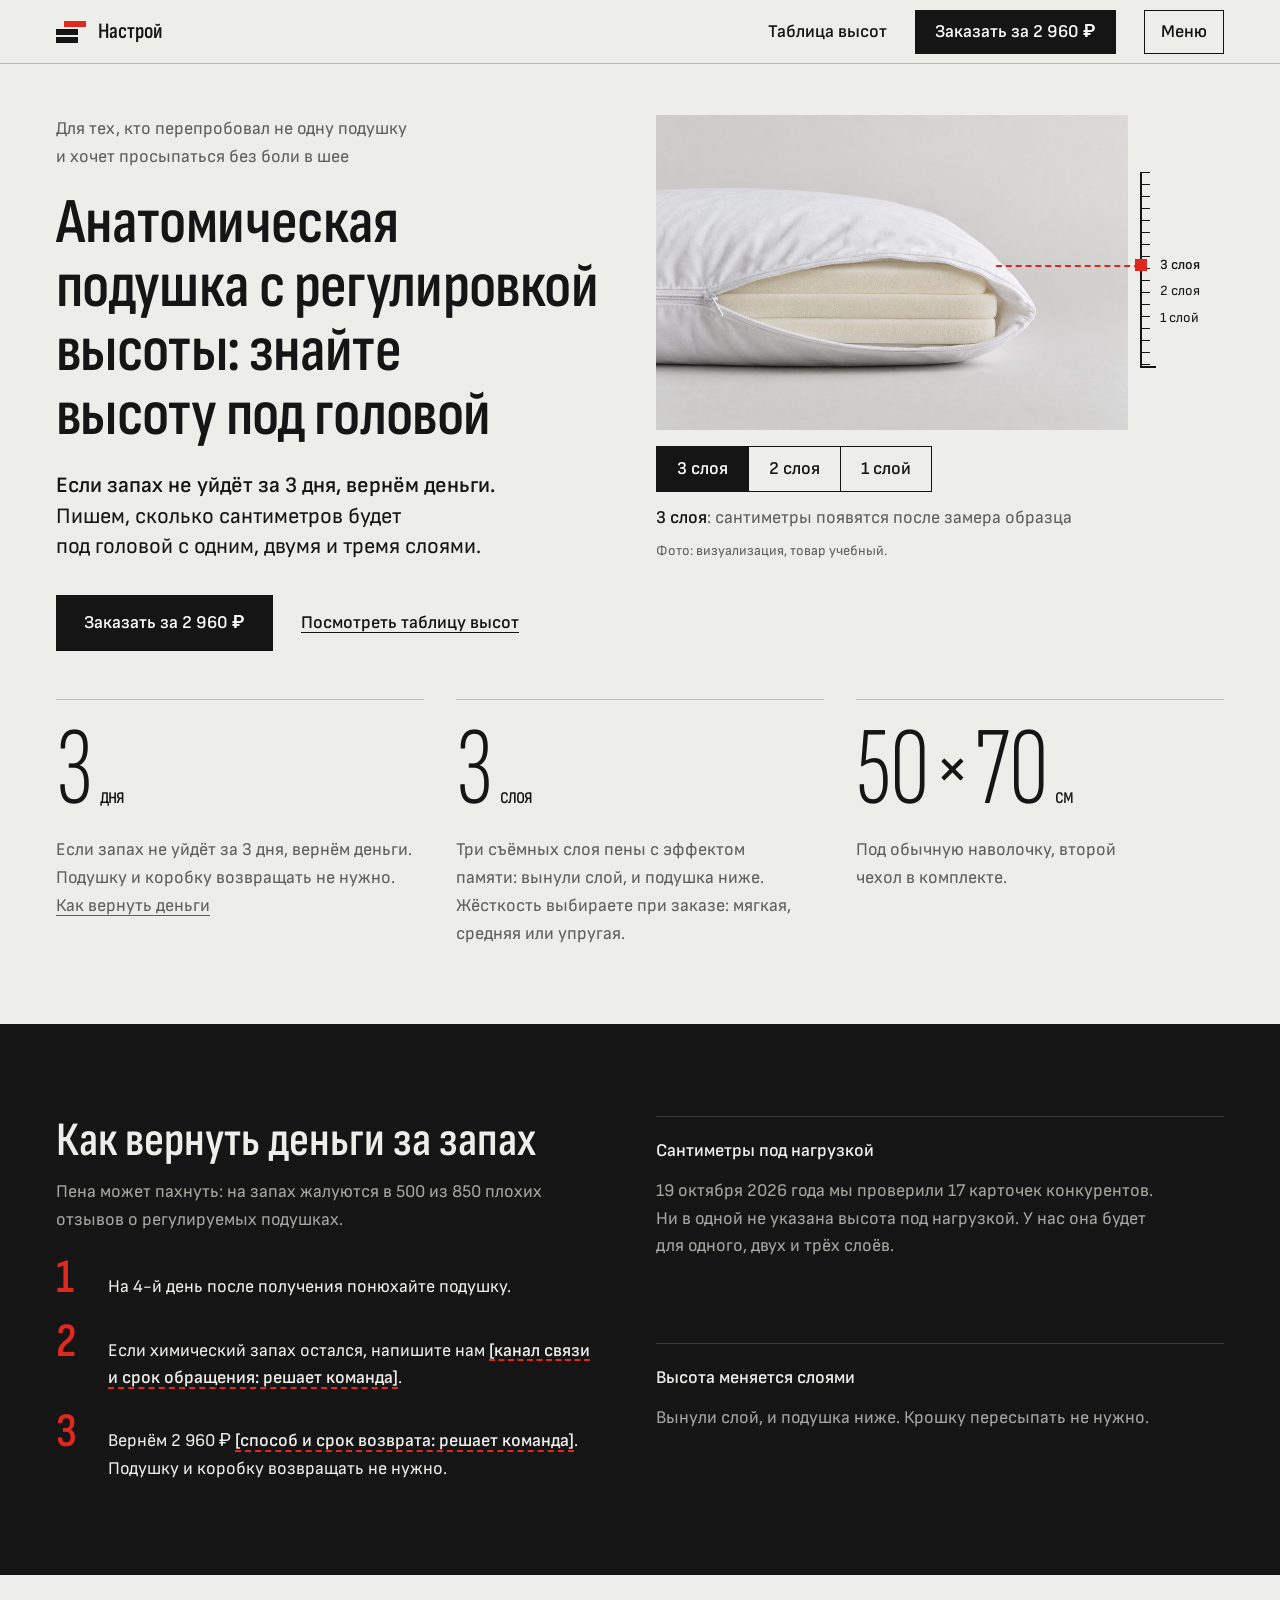
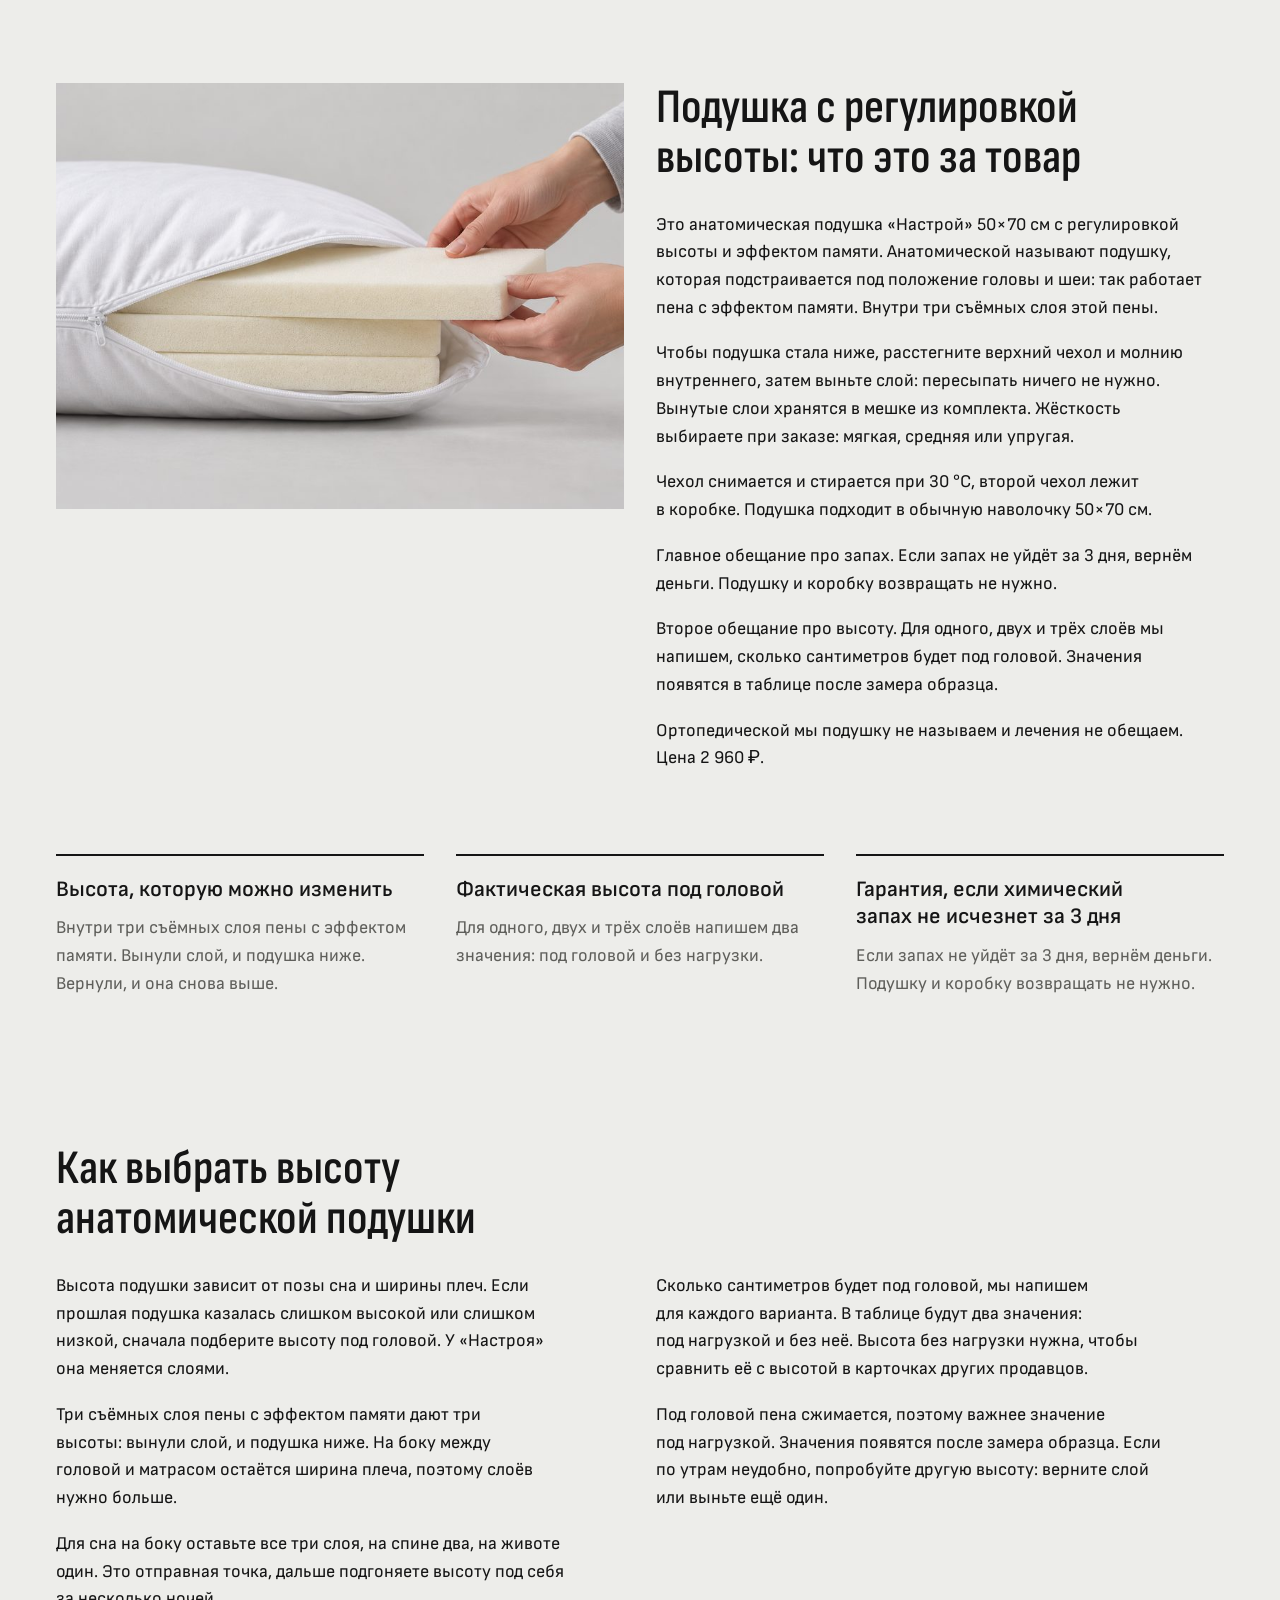
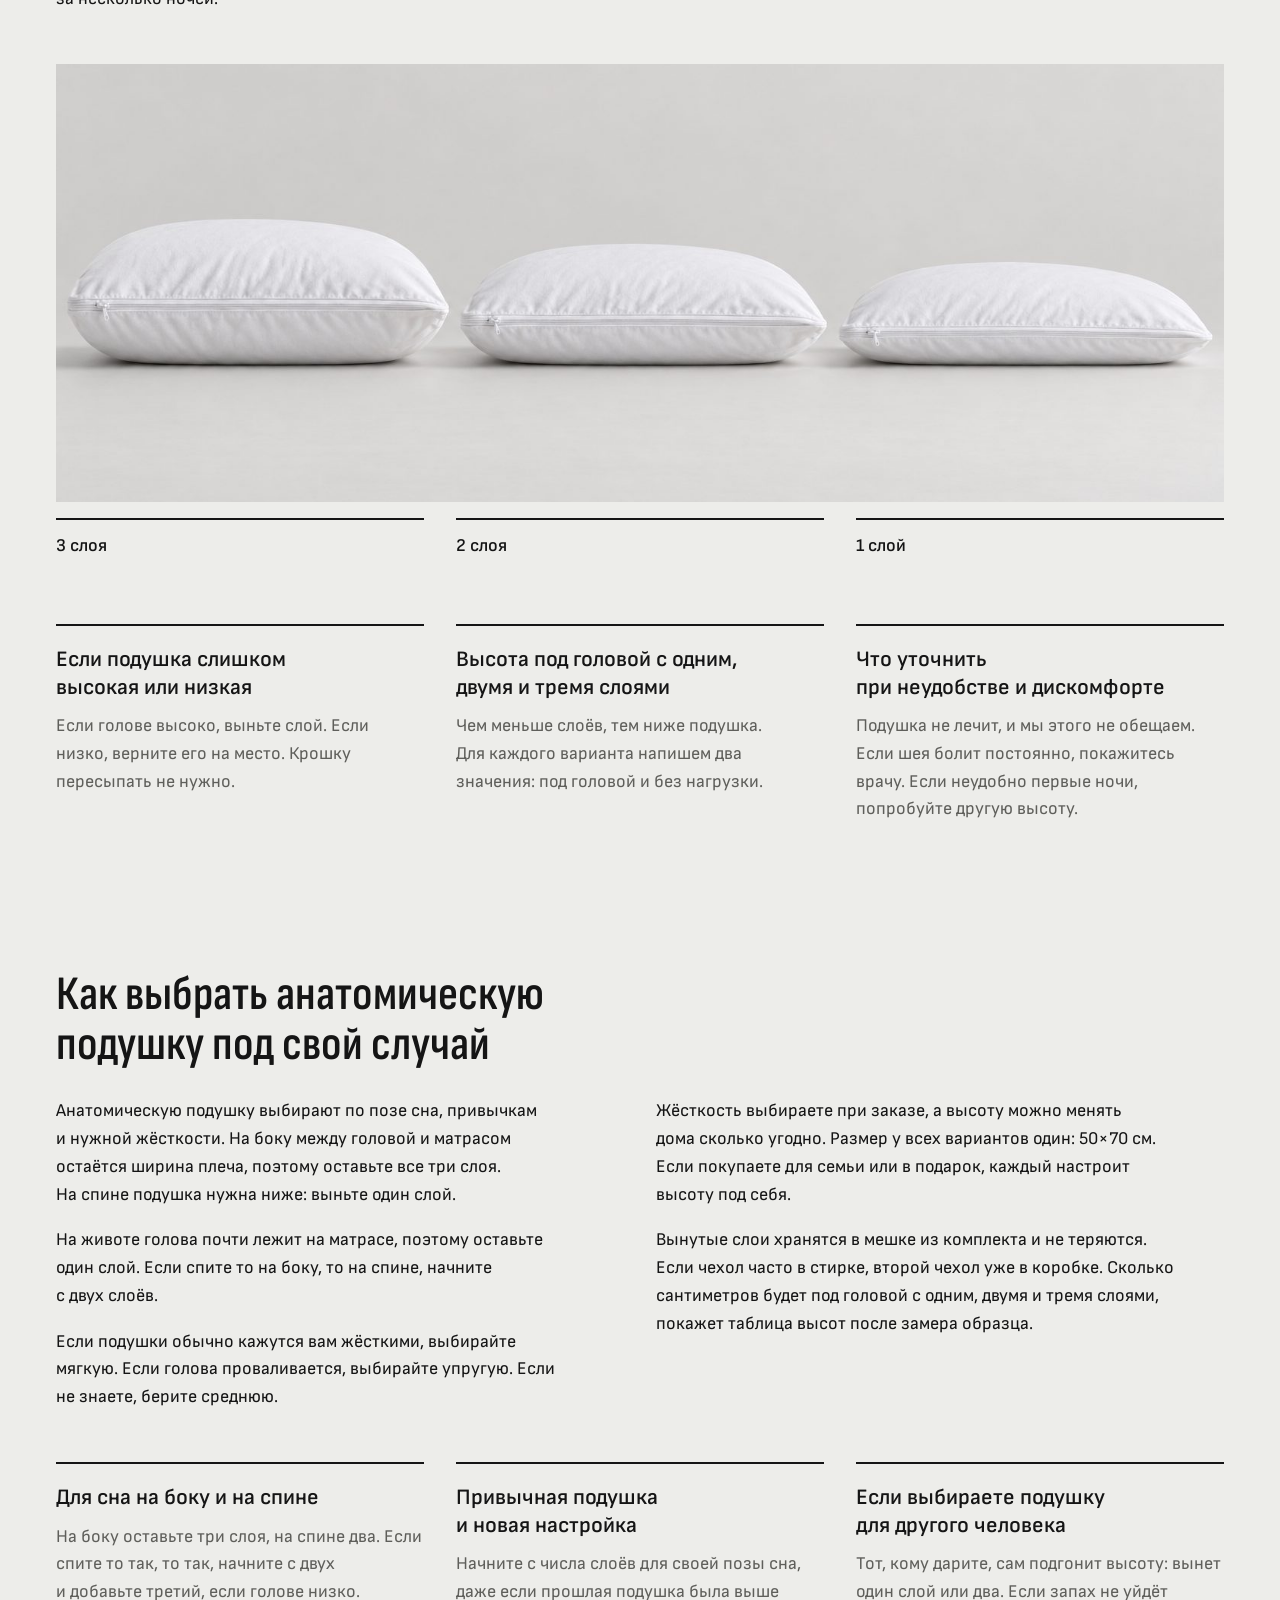
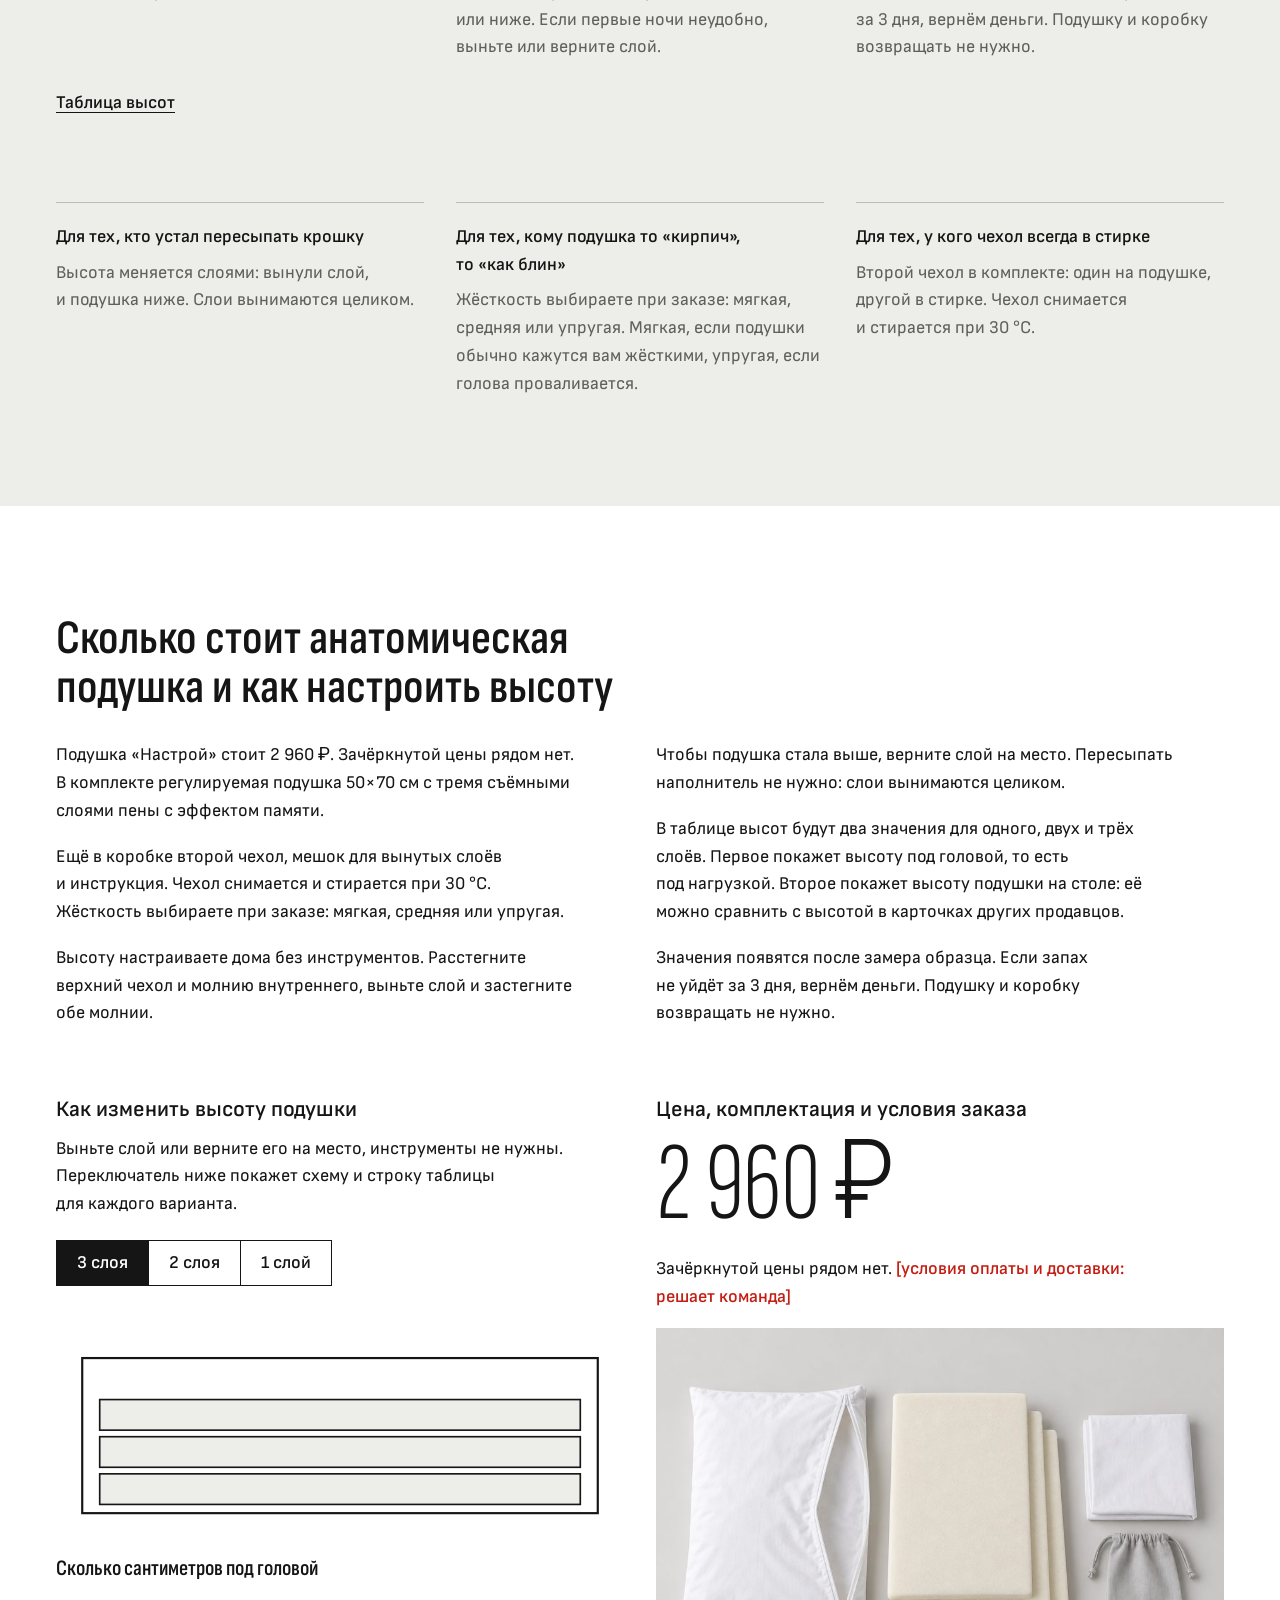
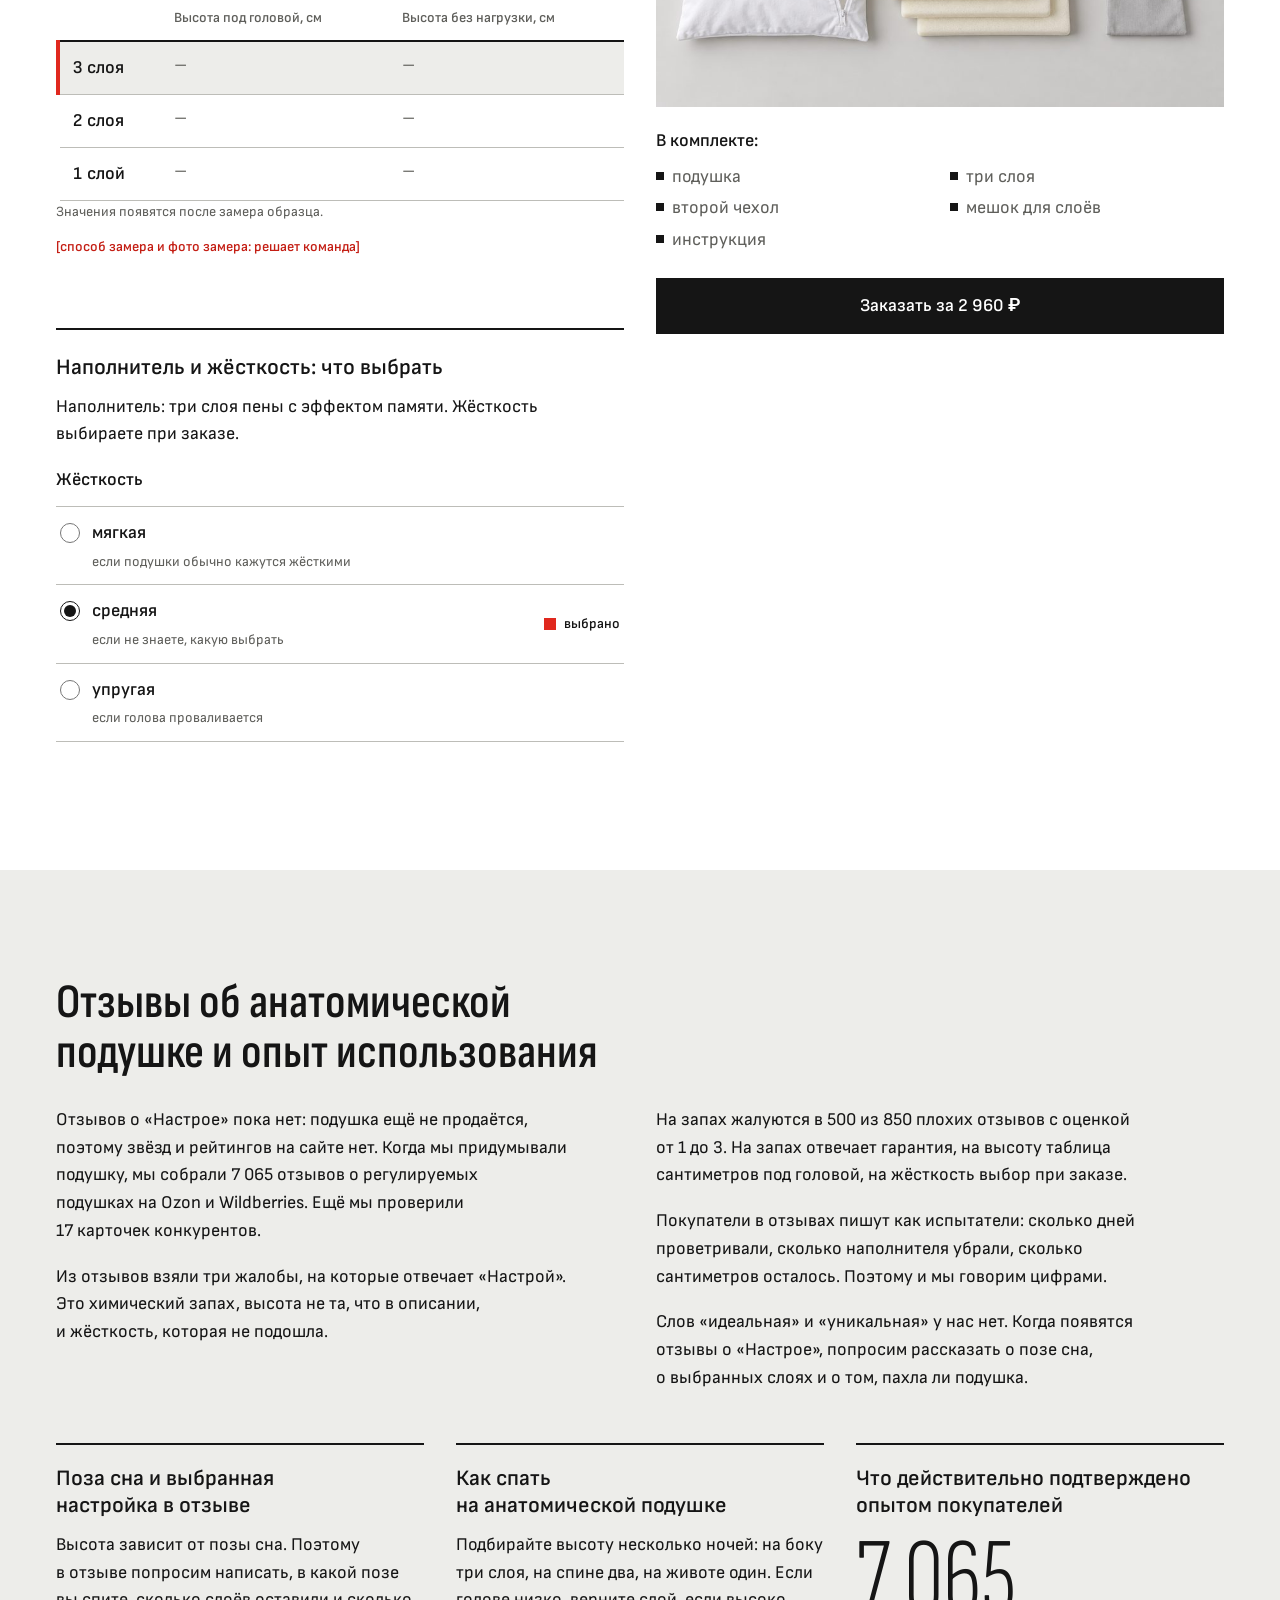
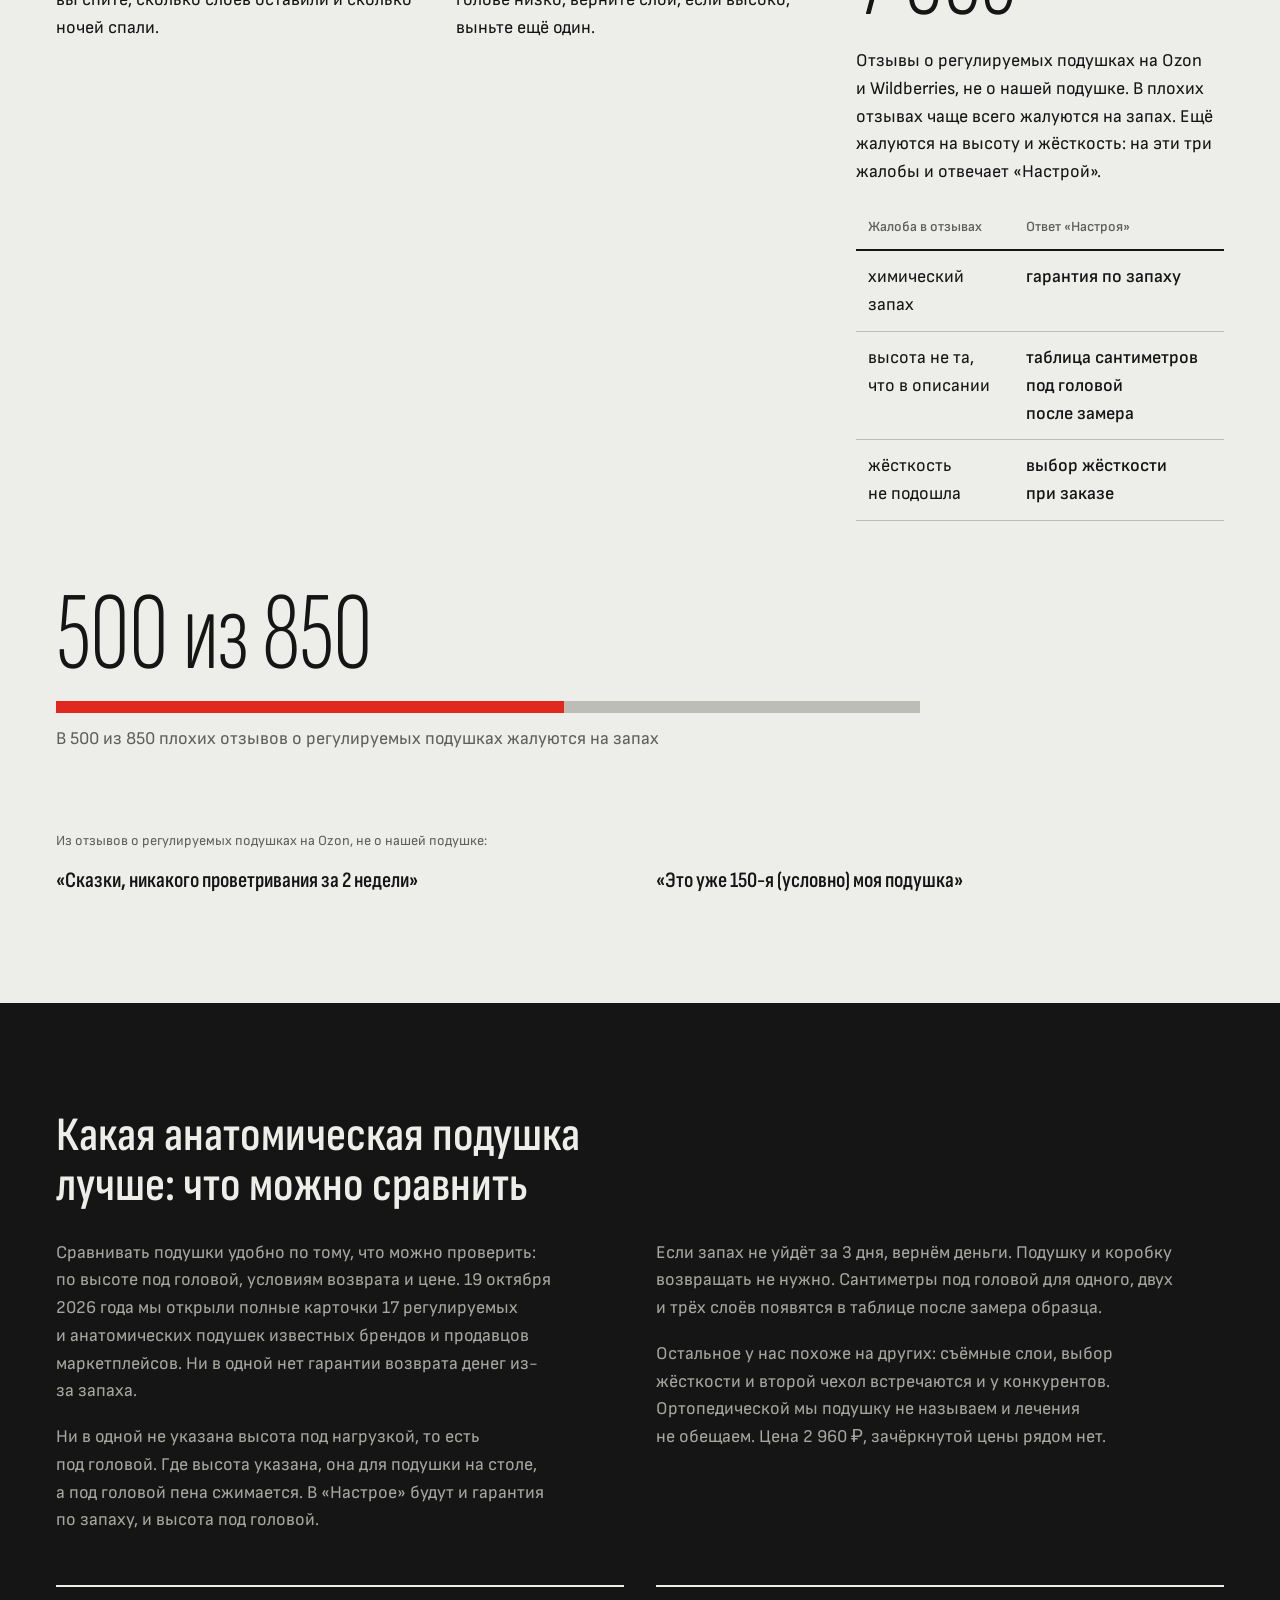
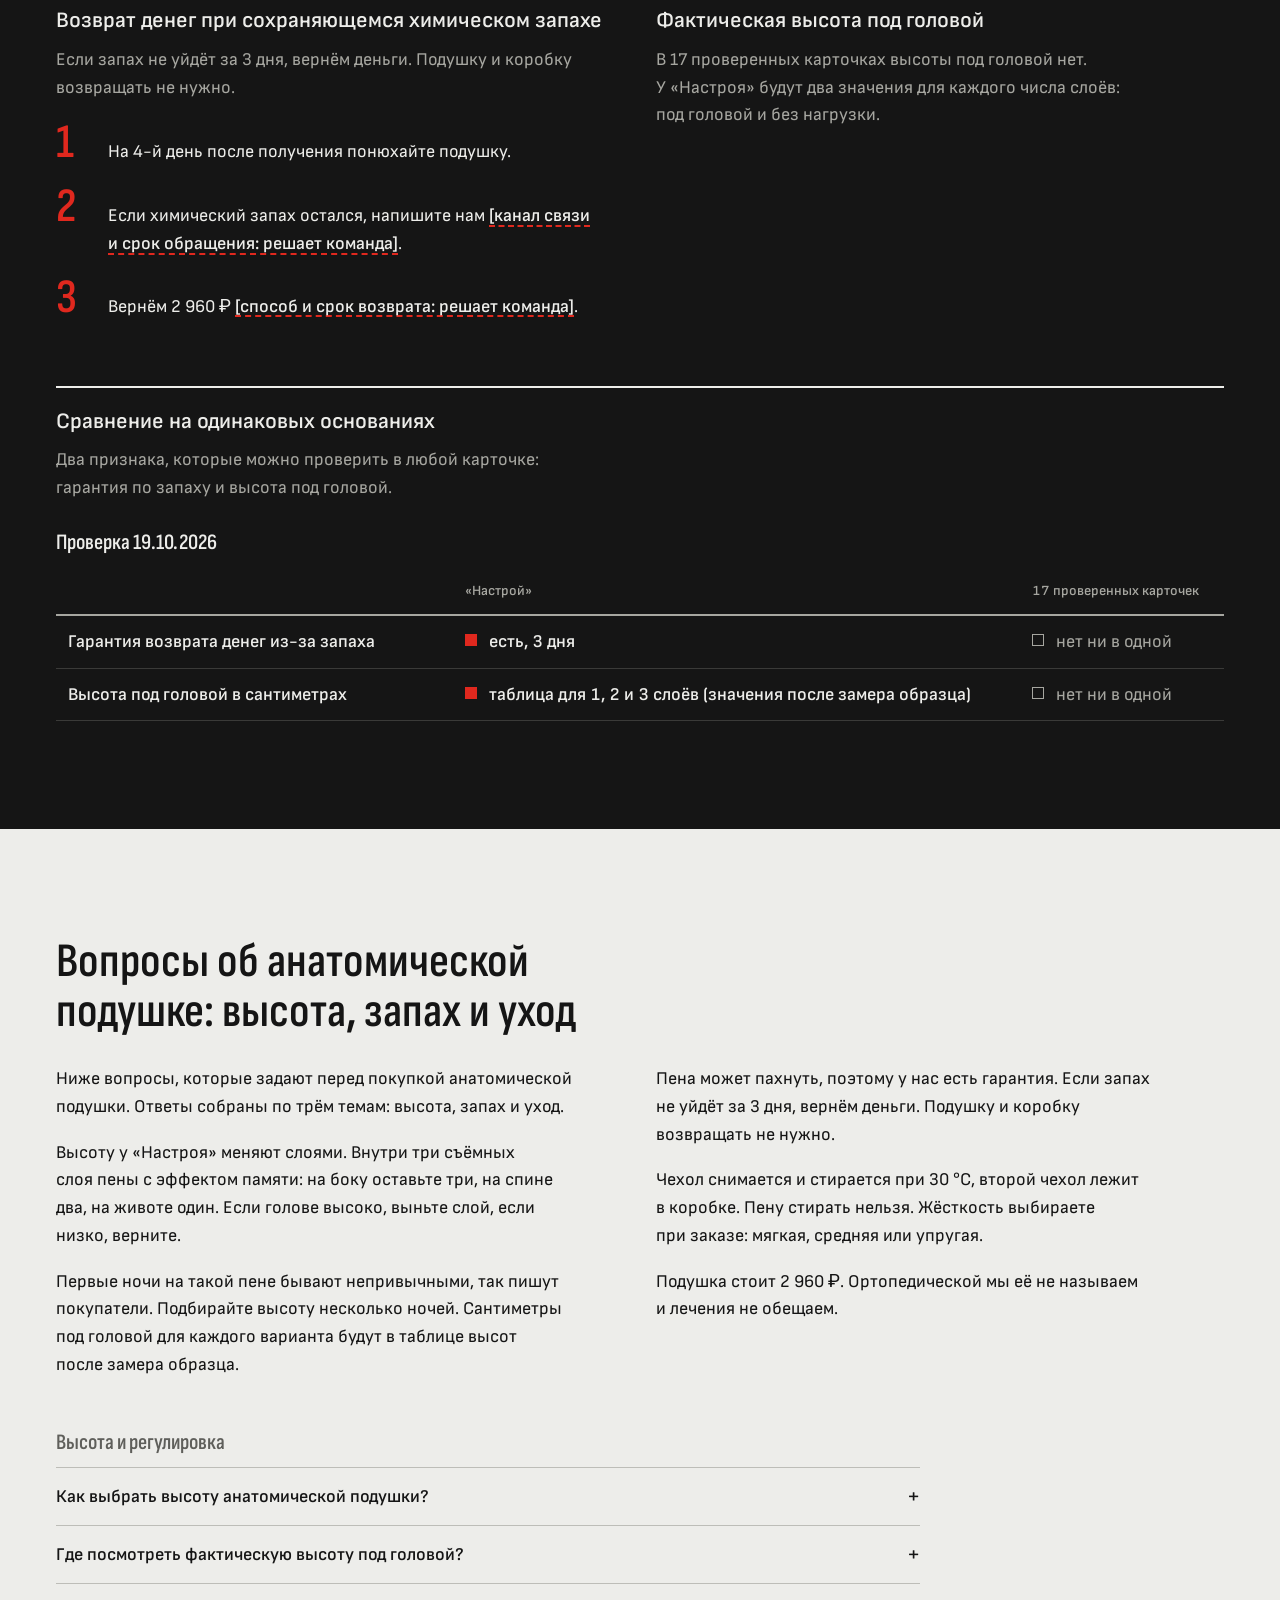
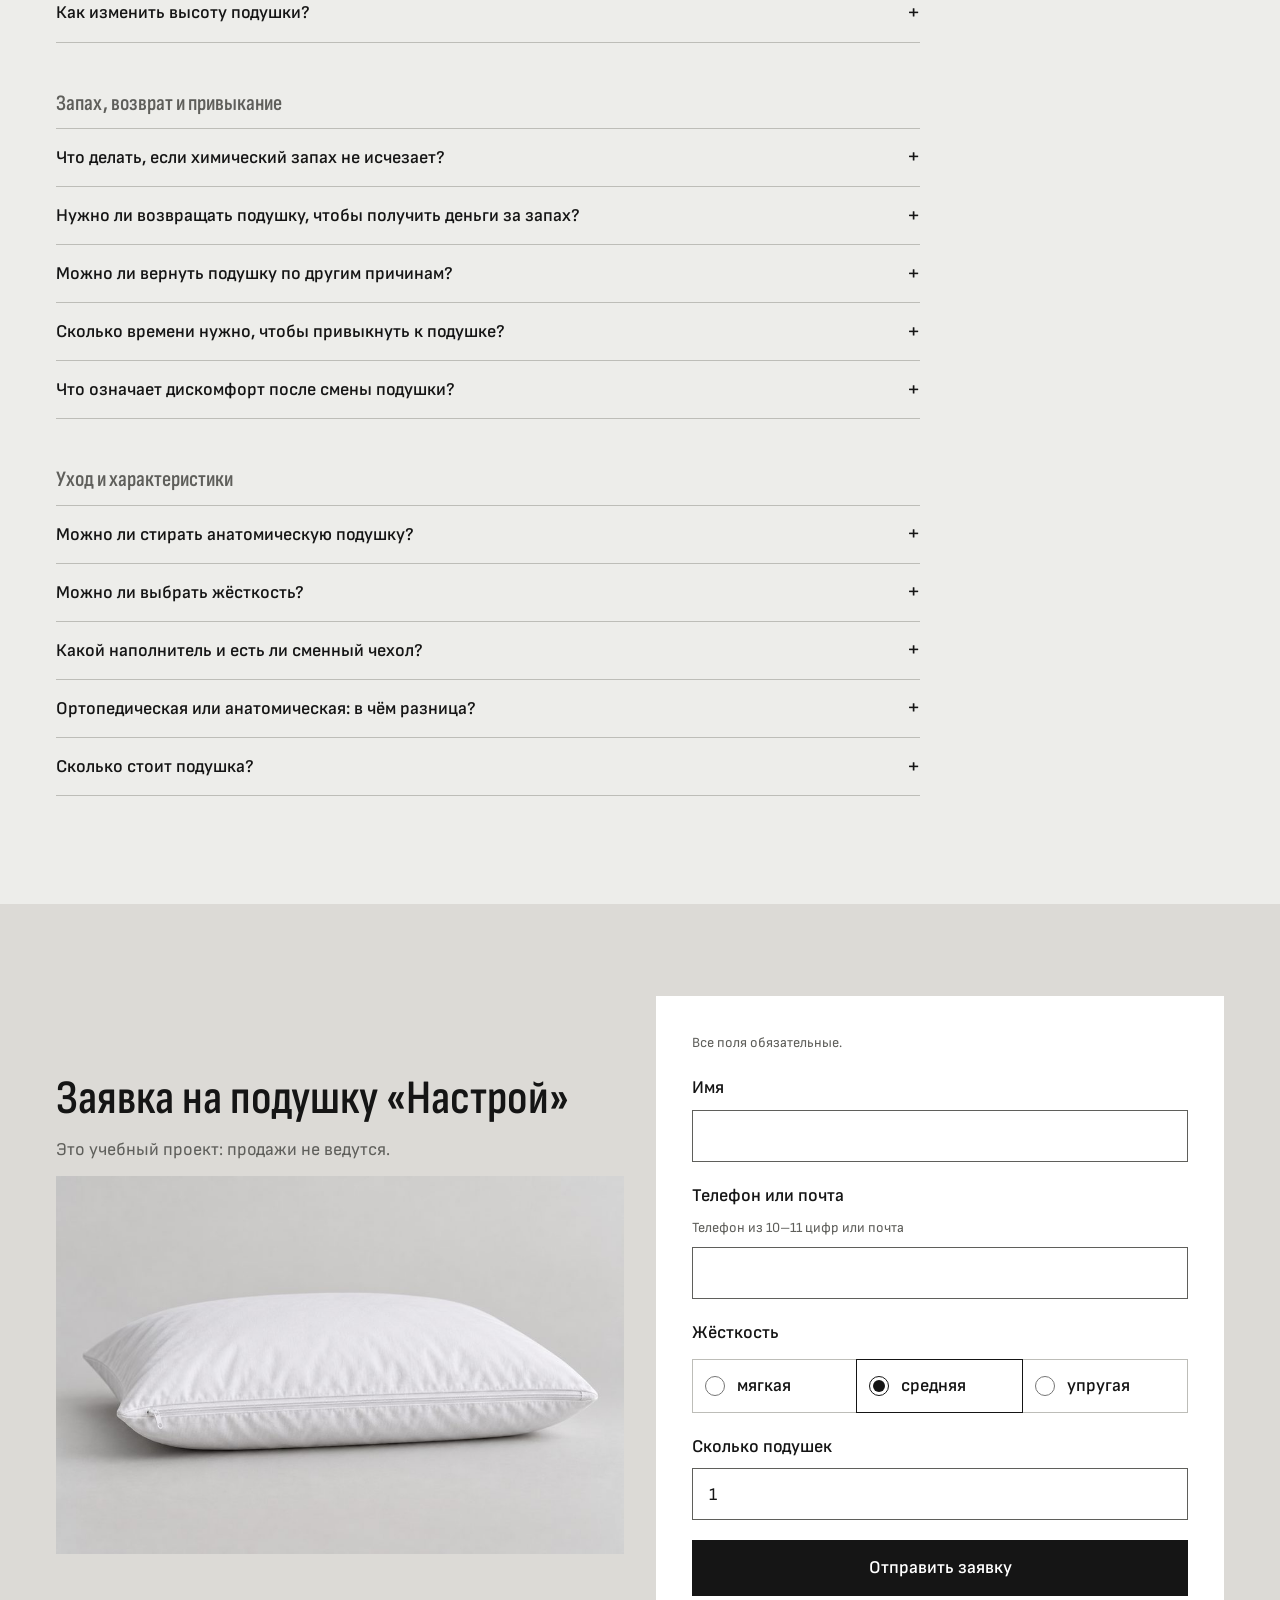
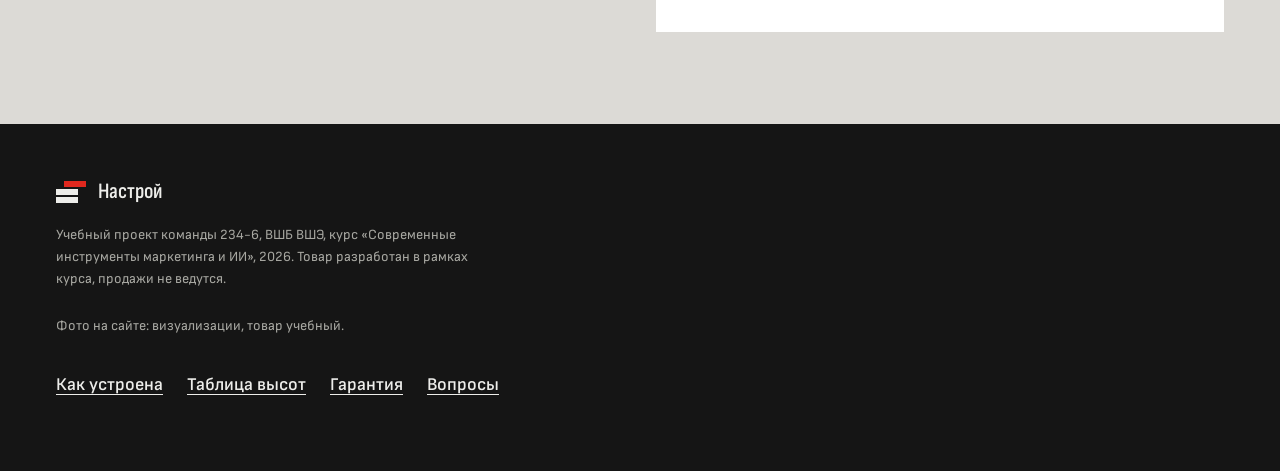
==== commit becc993d: "fix: первый экран после проверки на персоне сегмента 6 Под гарантией ссылка «Как вернуть деньги» на " ====
--- a/index.html
+++ b/index.html
@@ -53,12 +53,12 @@
     </figure>
     <div class="fig-controls">
       <div class="segmented" role="group" aria-label="Сколько слоёв оставить"><button type="button" class="seg" data-n="3" aria-pressed="true">3 слоя</button><button type="button" class="seg" data-n="2" aria-pressed="false">2 слоя</button><button type="button" class="seg" data-n="1" aria-pressed="false">1 слой</button></div>
-      <p class="status" aria-live="polite" aria-atomic="true"><b data-status>3 слоя</b><span>: значение после замера</span></p>
+      <p class="status" aria-live="polite" aria-atomic="true"><b data-status>3 слоя</b><span>: сантиметры появятся после замера образца</span></p>
     </div>
     <p class="photo-note">Фото: визуализация, товар учебный.</p>
   </div>
 </section>
-<div class="facts wrap cols-3"><div class="fact"><p class="num" aria-hidden="true">3<small>дня</small></p><p>Если запах не уйдёт за 3 дня, вернём деньги. Подушку и коробку возвращать не нужно.</p></div><div class="fact"><p class="num" aria-hidden="true">3<small>слоя</small></p><p>Три съёмных слоя пены с эффектом памяти: вынули слой, и подушка ниже. Жёсткость на выбор: мягкая, средняя или упругая.</p></div><div class="fact"><p class="num">50×70<small>см</small></p><p>Под обычную наволочку, второй чехол в комплекте.</p></div></div>
+<div class="facts wrap cols-3"><div class="fact"><p class="num" aria-hidden="true">3<small>дня</small></p><p>Если запах не уйдёт за 3 дня, вернём деньги. Подушку и коробку возвращать не нужно. <a href="#guarantee">Как вернуть деньги</a></p></div><div class="fact"><p class="num" aria-hidden="true">3<small>слоя</small></p><p>Три съёмных слоя пены с эффектом памяти: вынули слой, и подушка ниже. Жёсткость выбираете при заказе: мягкая, средняя или упругая.</p></div><div class="fact"><p class="num">50×70<small>см</small></p><p>Под обычную наволочку, второй чехол в комплекте.</p></div></div>
 <section class="band band-dark" aria-label="Гарантия и доказательства">
   <div class="wrap proof-grid">
     <div class="proof proof-guarantee" id="guarantee">
--- a/styles.css
+++ b/styles.css
@@ -125,6 +125,7 @@
 .fact .num { display: flex; align-items: baseline; gap: 8px; margin-bottom: 16px; }
 .fact .num small { font: 400 var(--t-h3)/1 var(--cond); }
 .fact p:not(.num) { color: var(--ink-2); margin: 0; }
+.fact a { white-space: nowrap; }
 
 /* графитовые полосы: гарантия и сравнение */
 .band { padding-top: clamp(56px, 7.3vw, 104px); padding-bottom: clamp(56px, 7.3vw, 104px); }
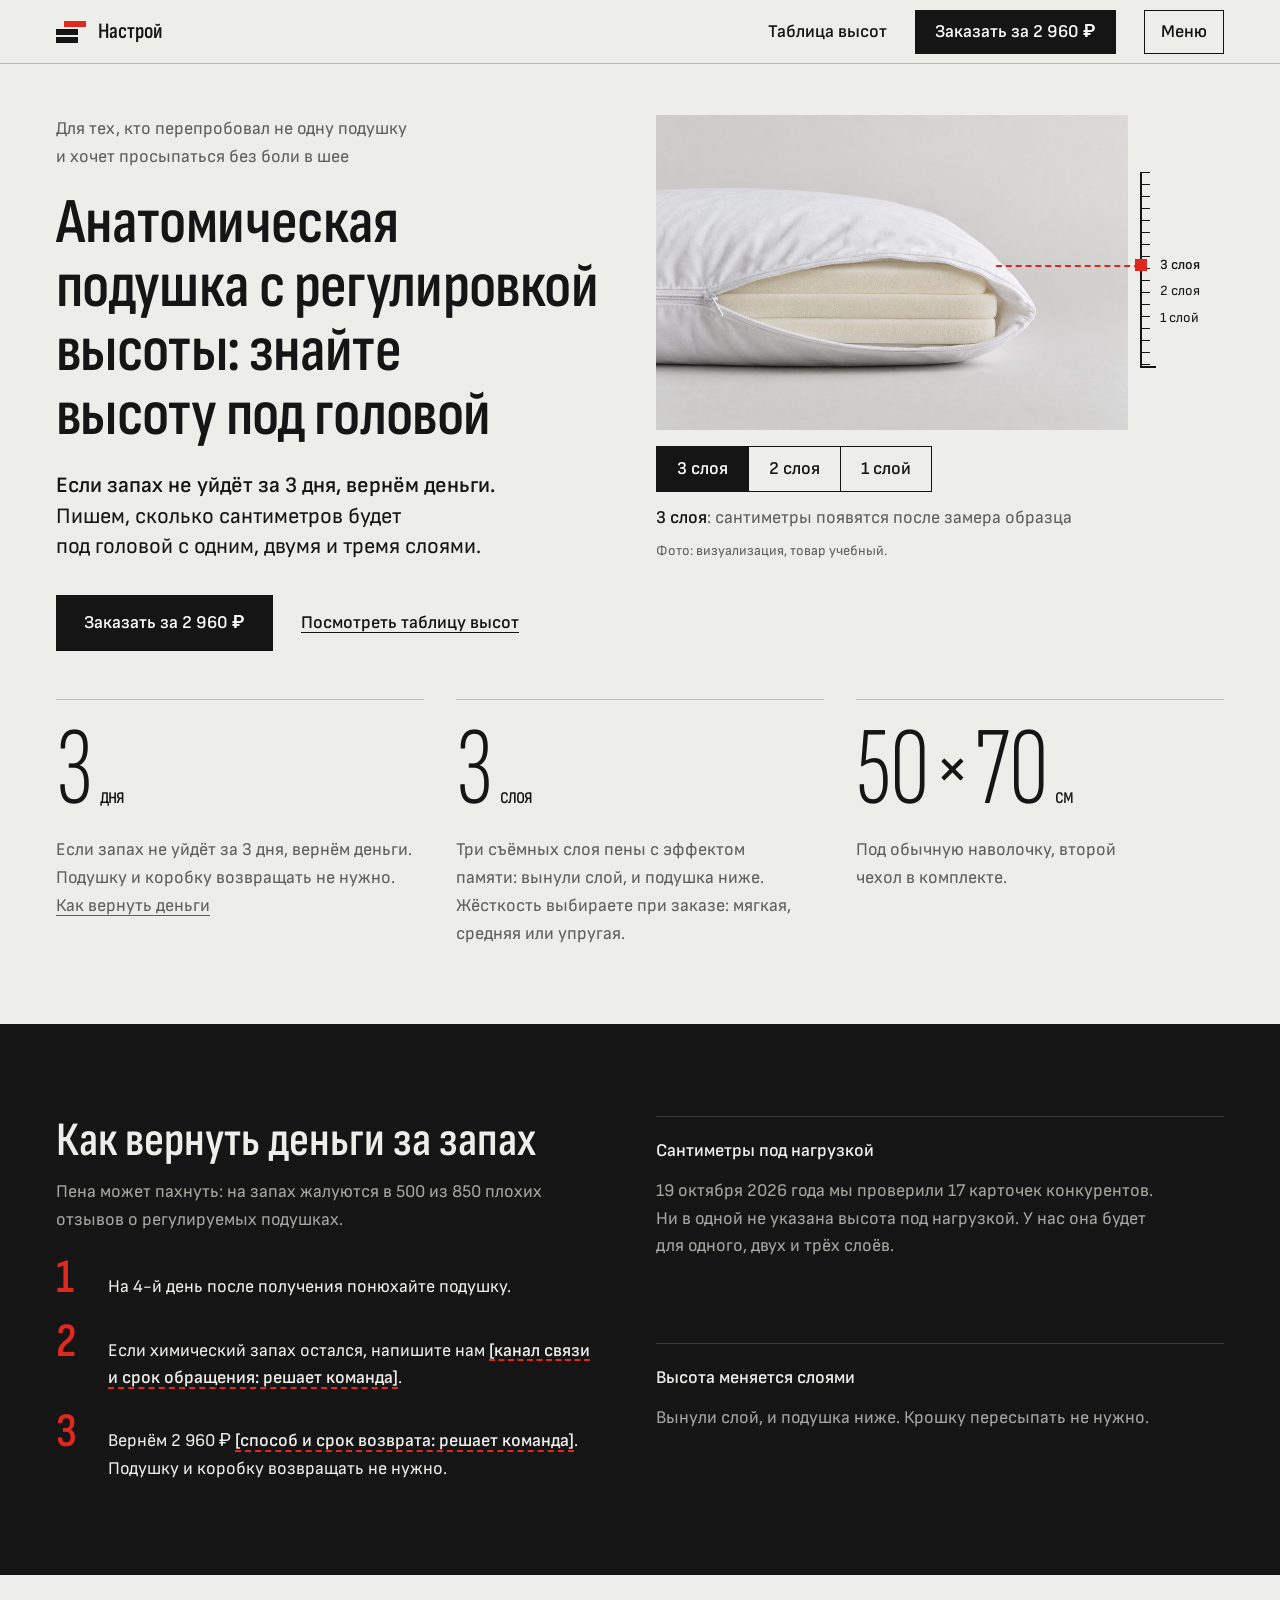
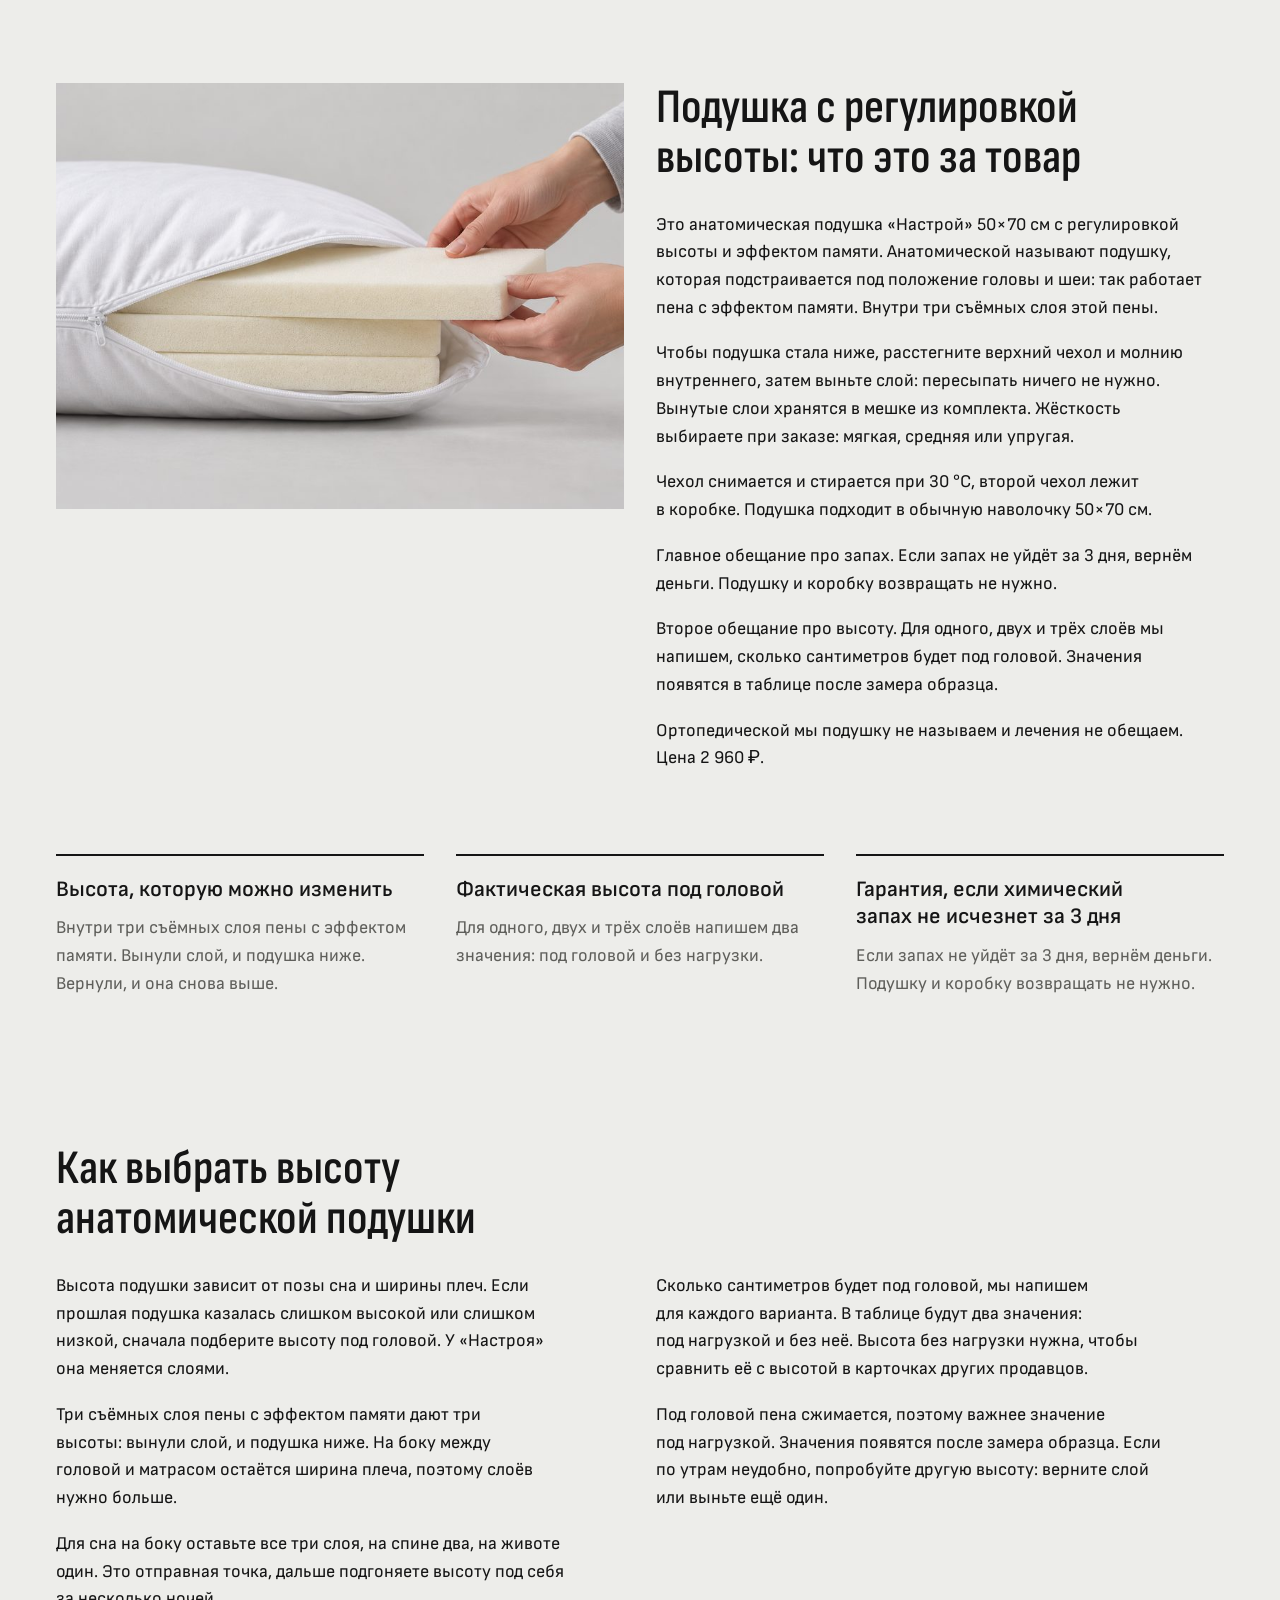
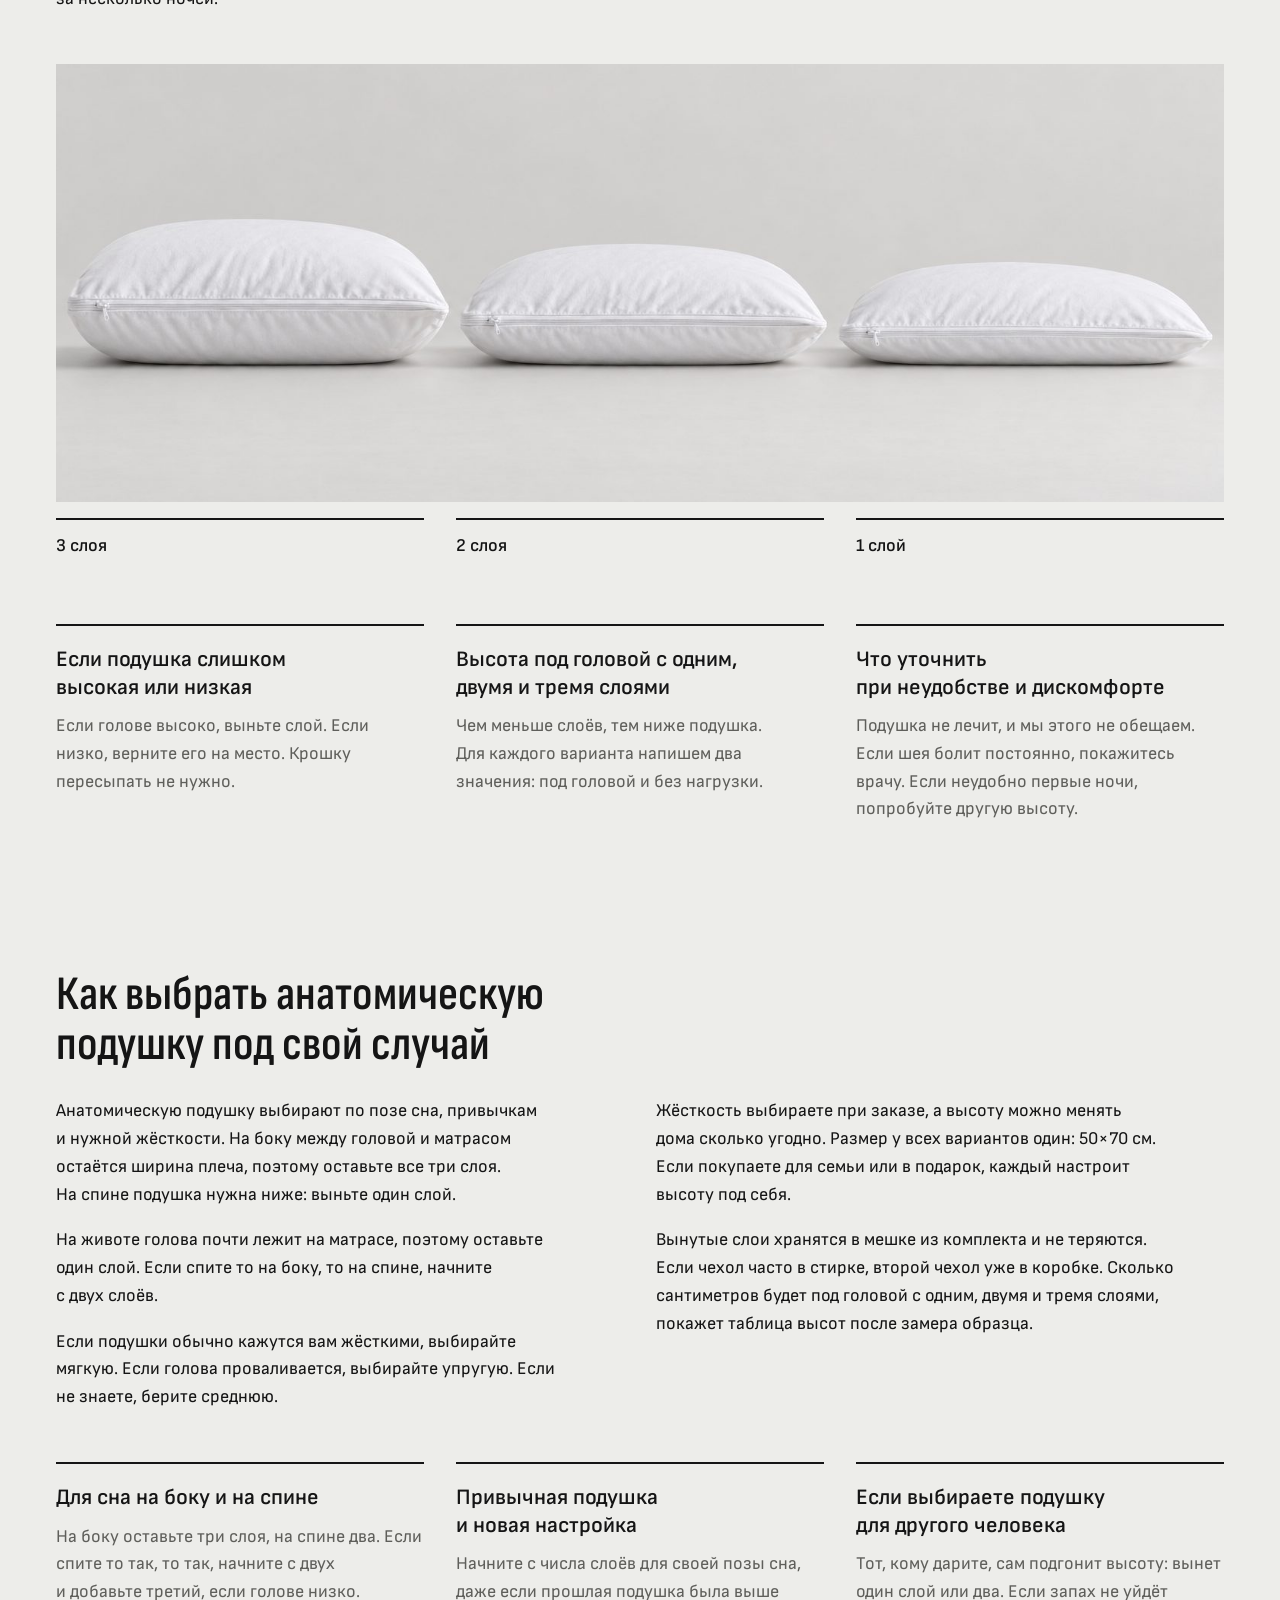
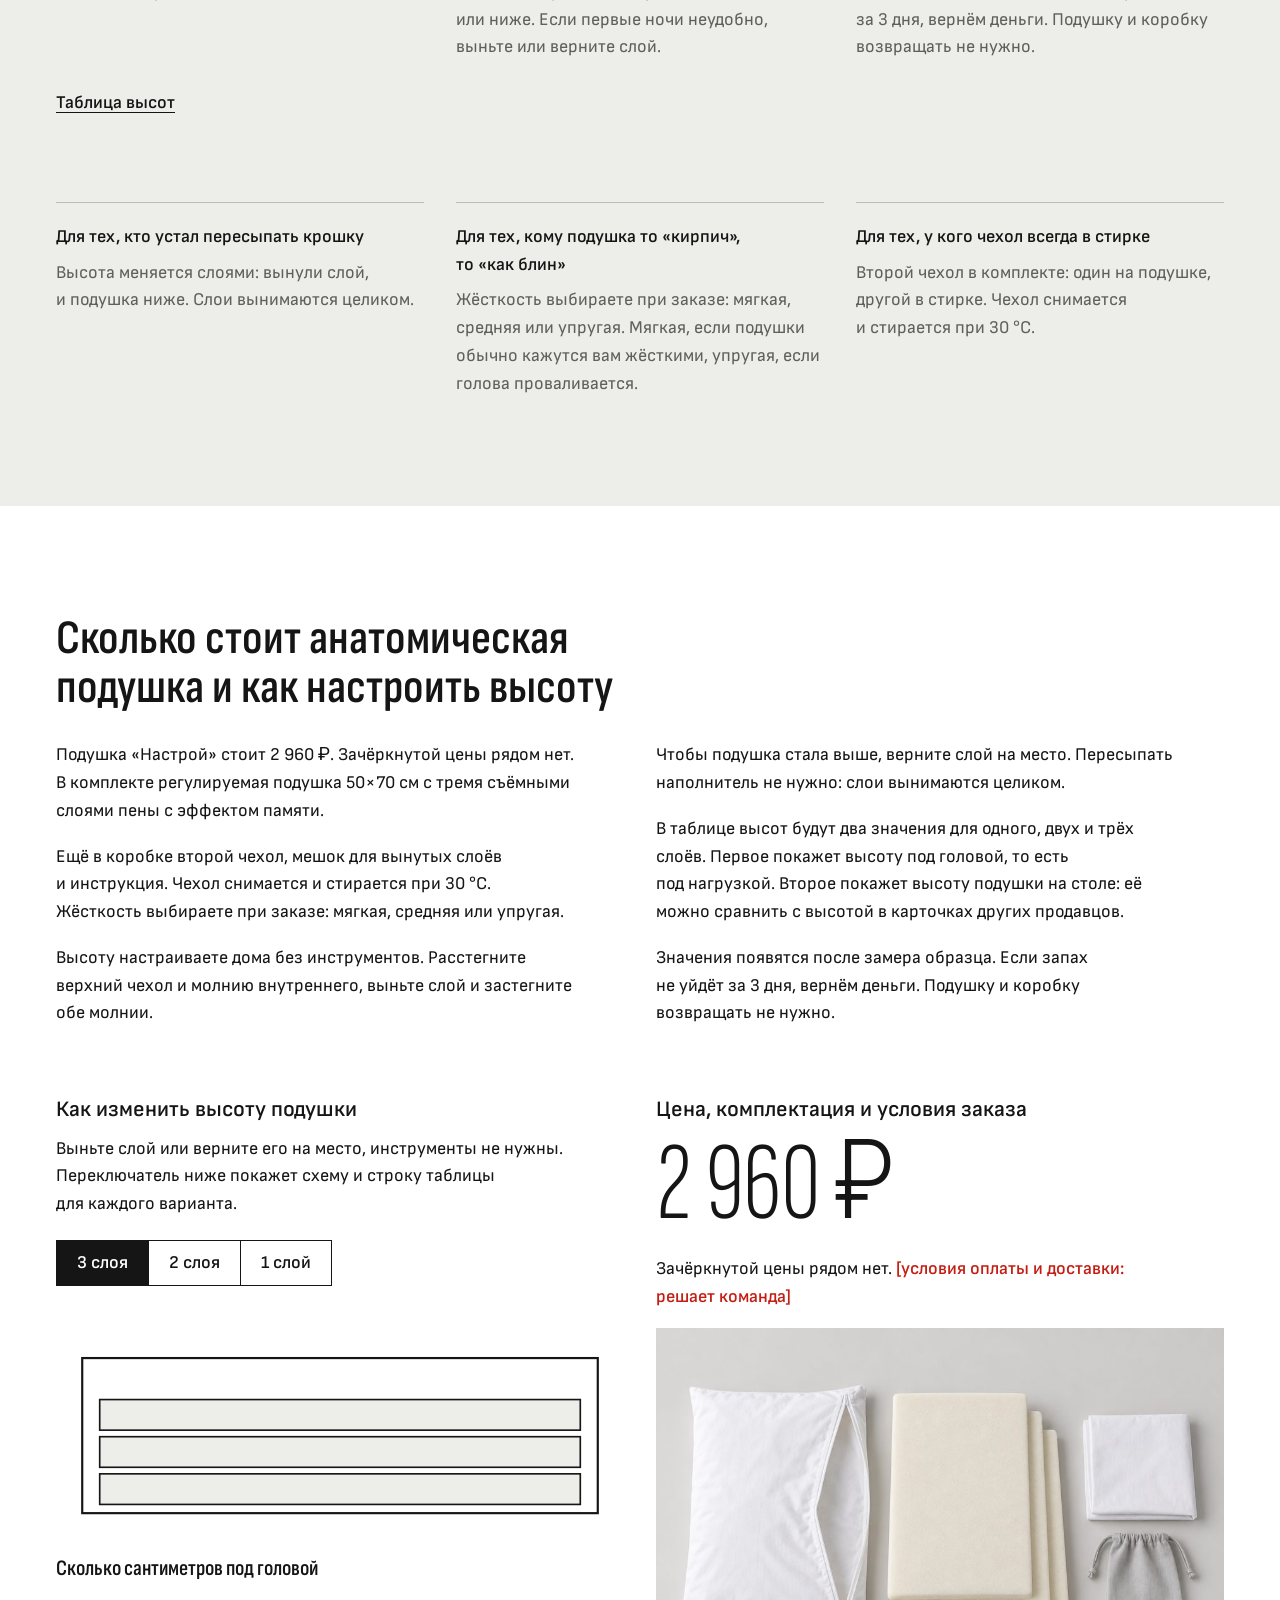
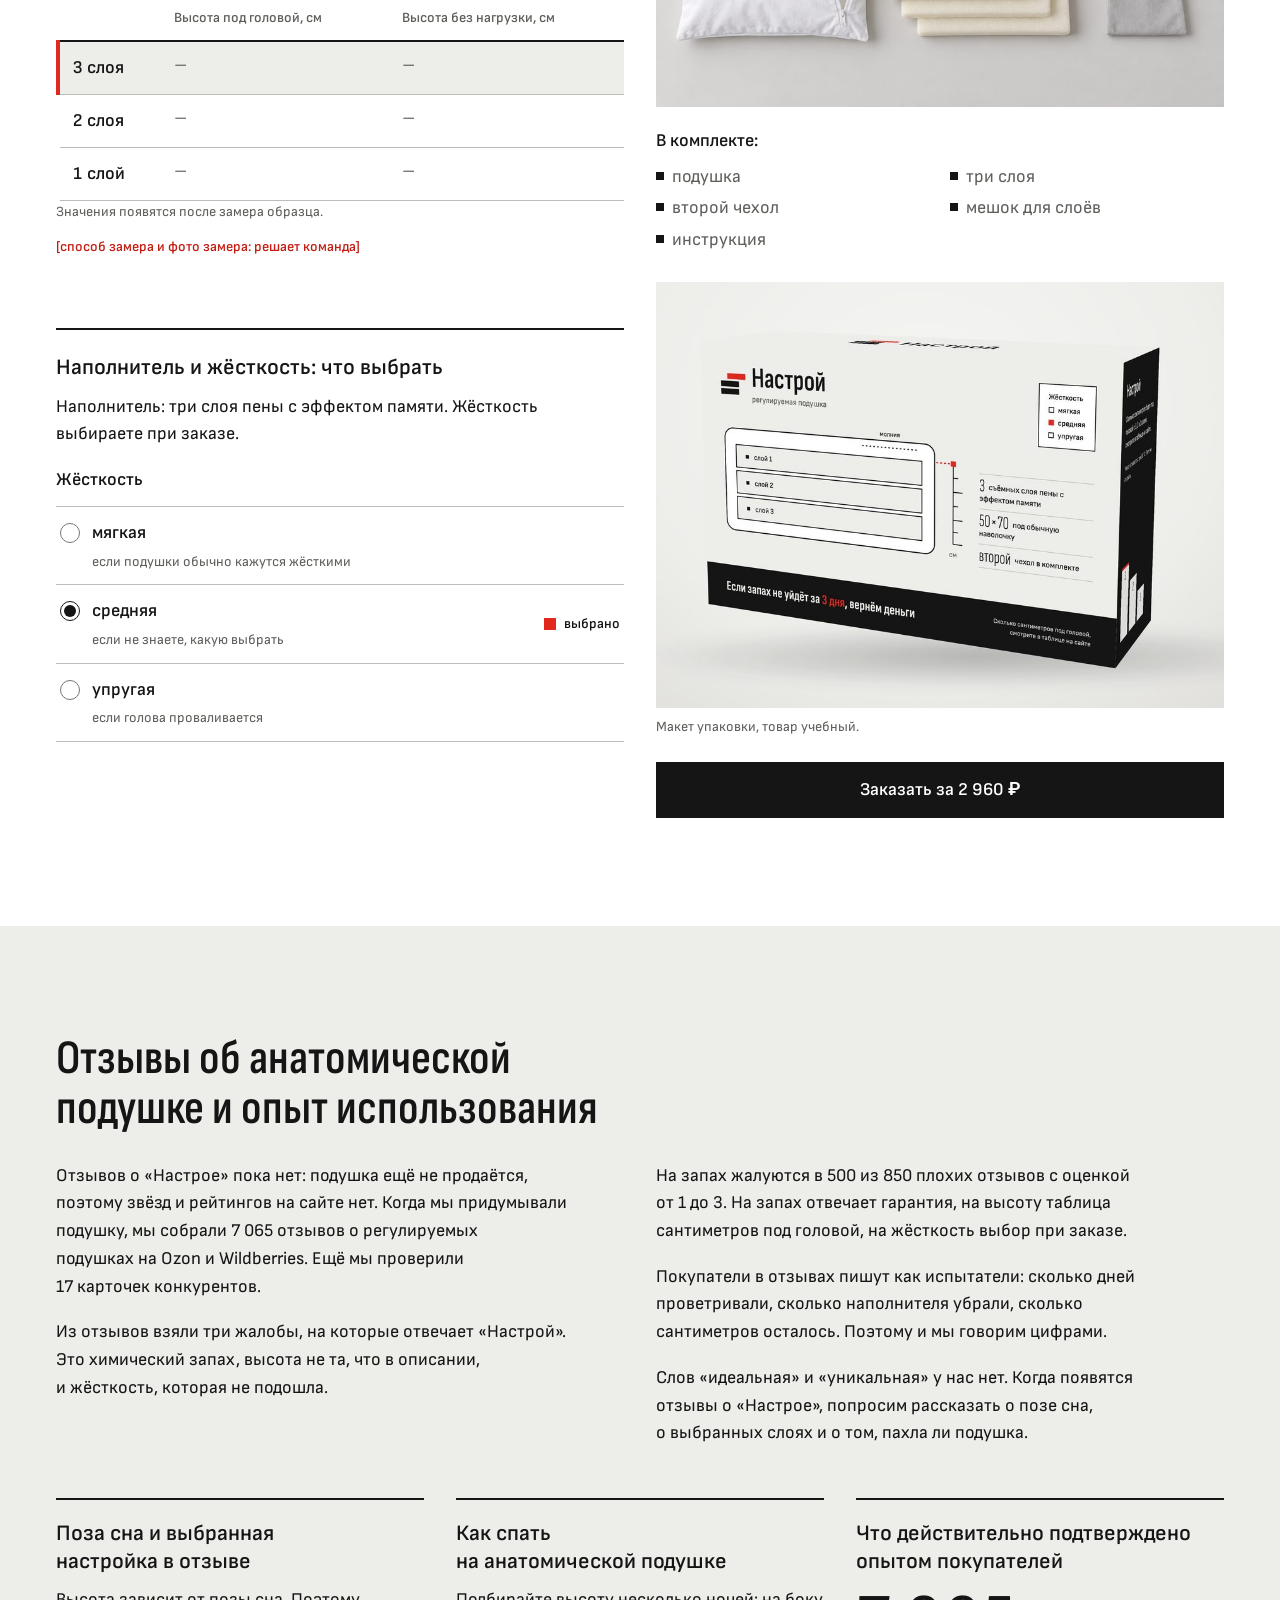
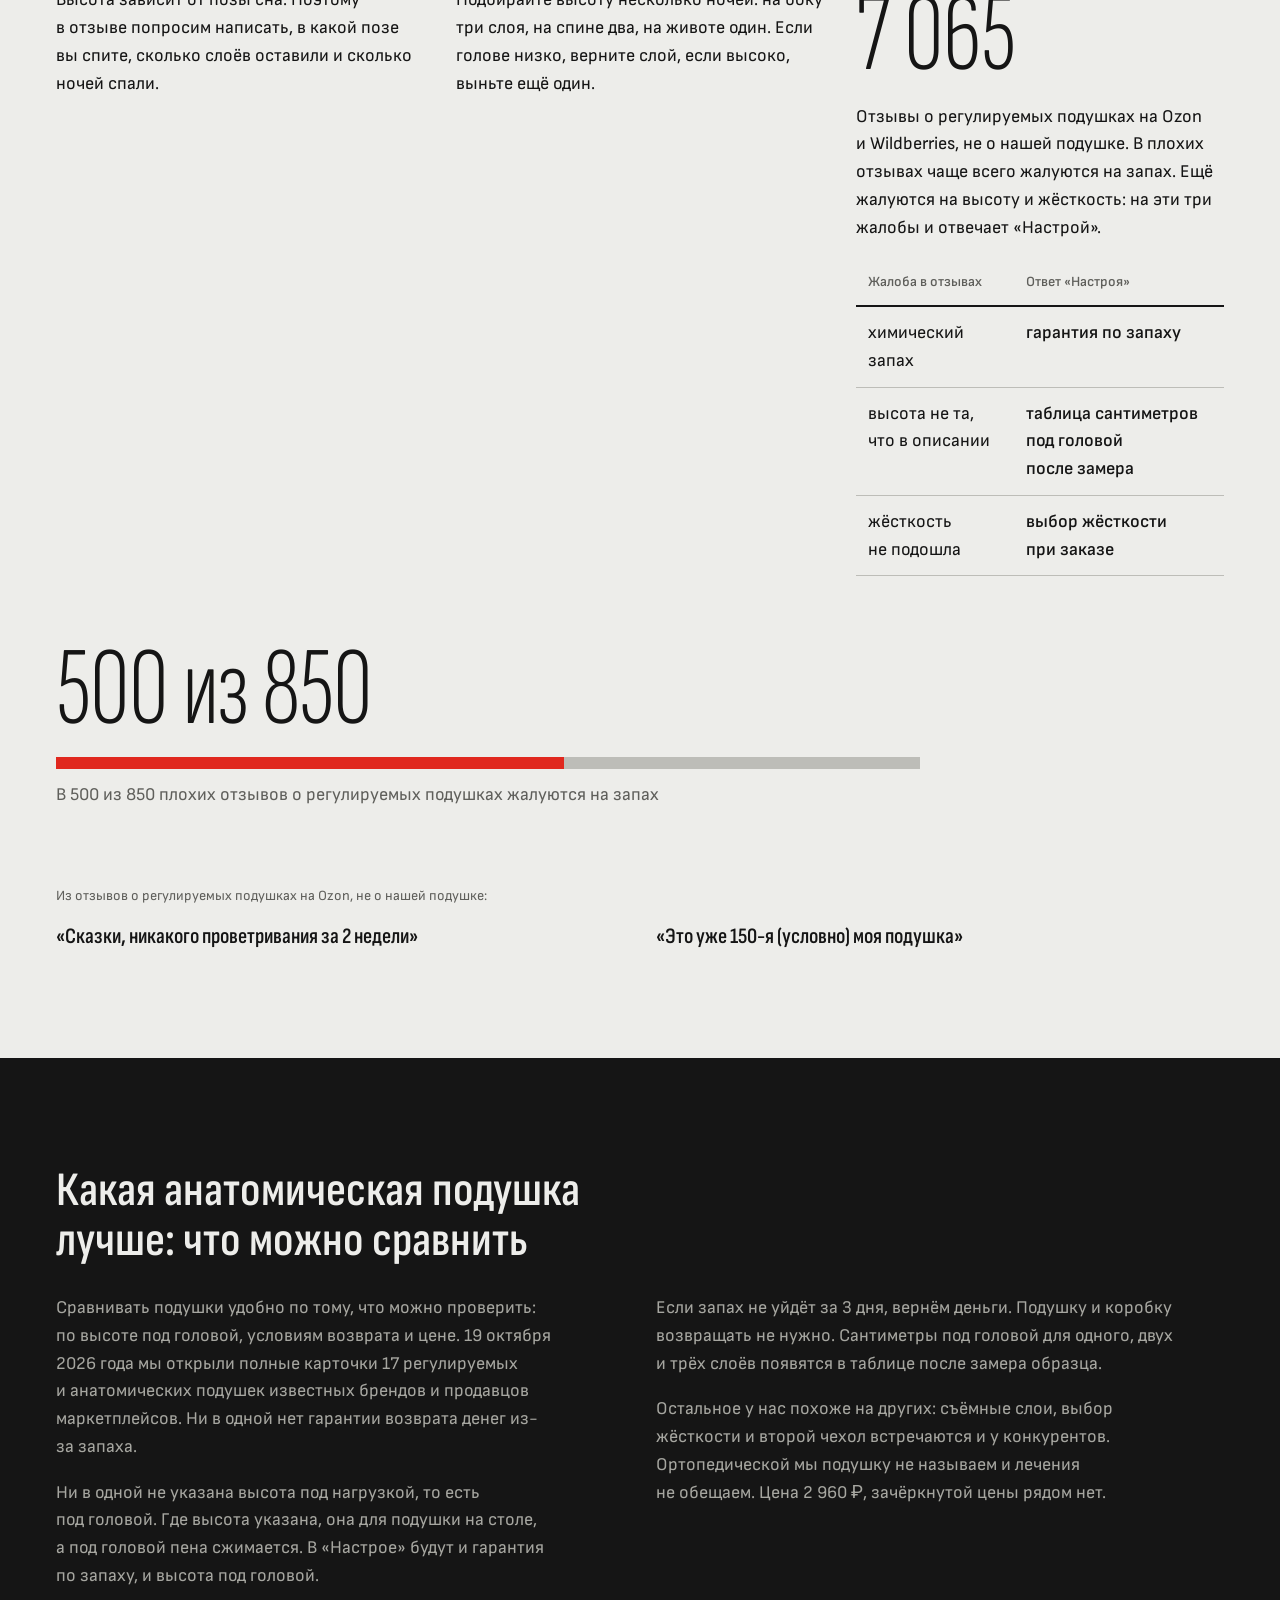
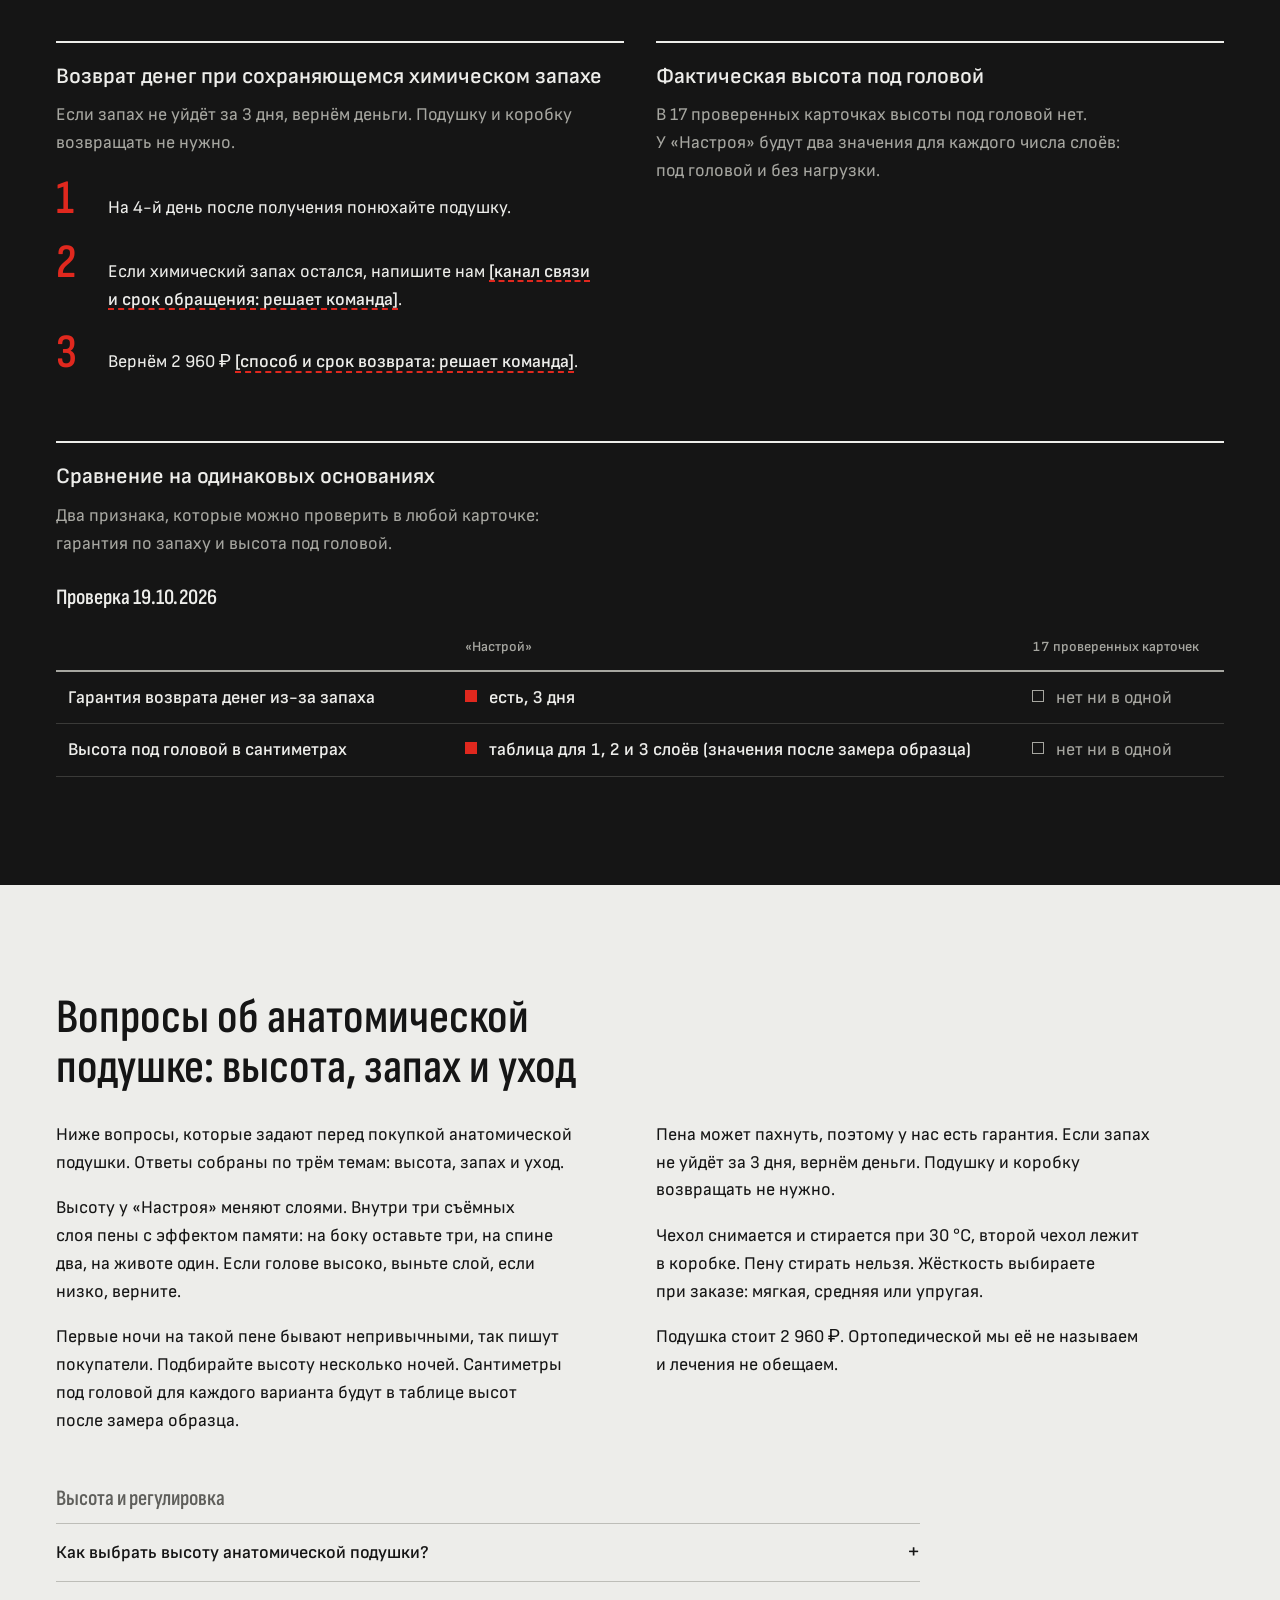
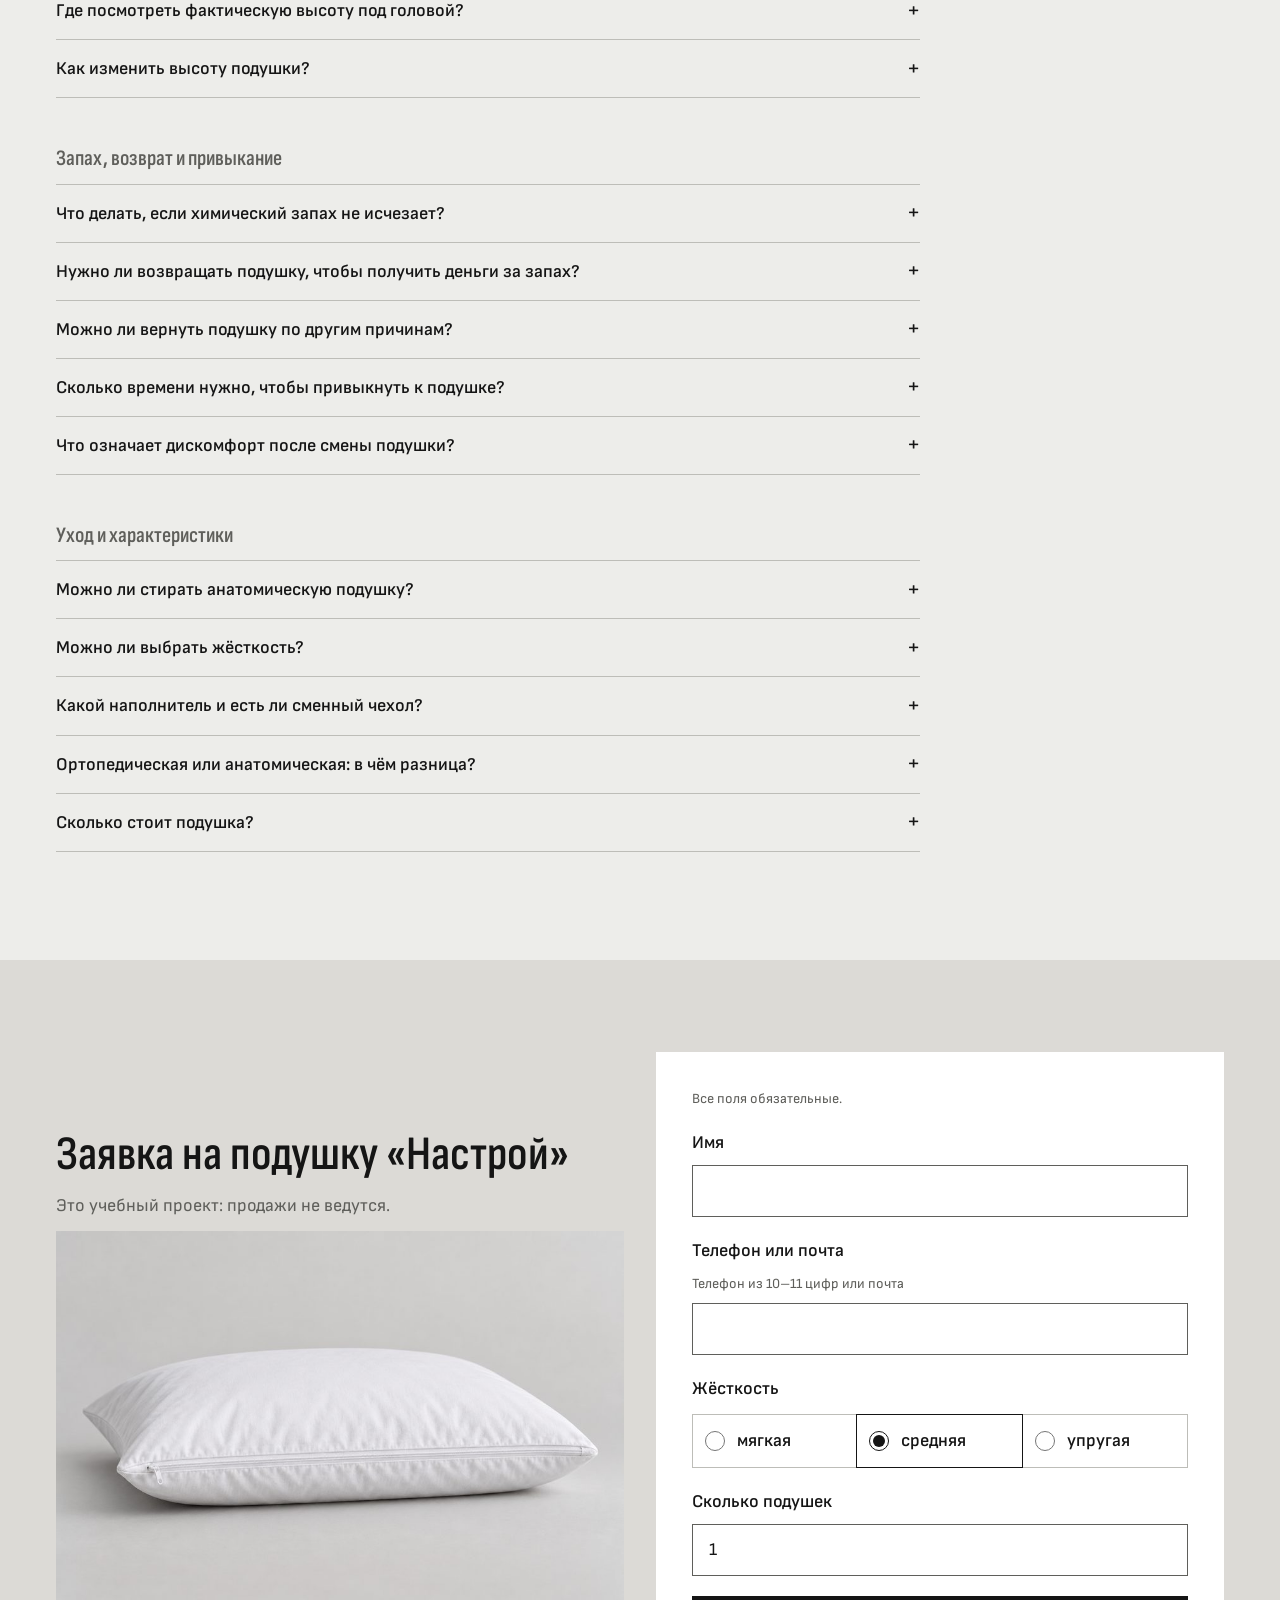
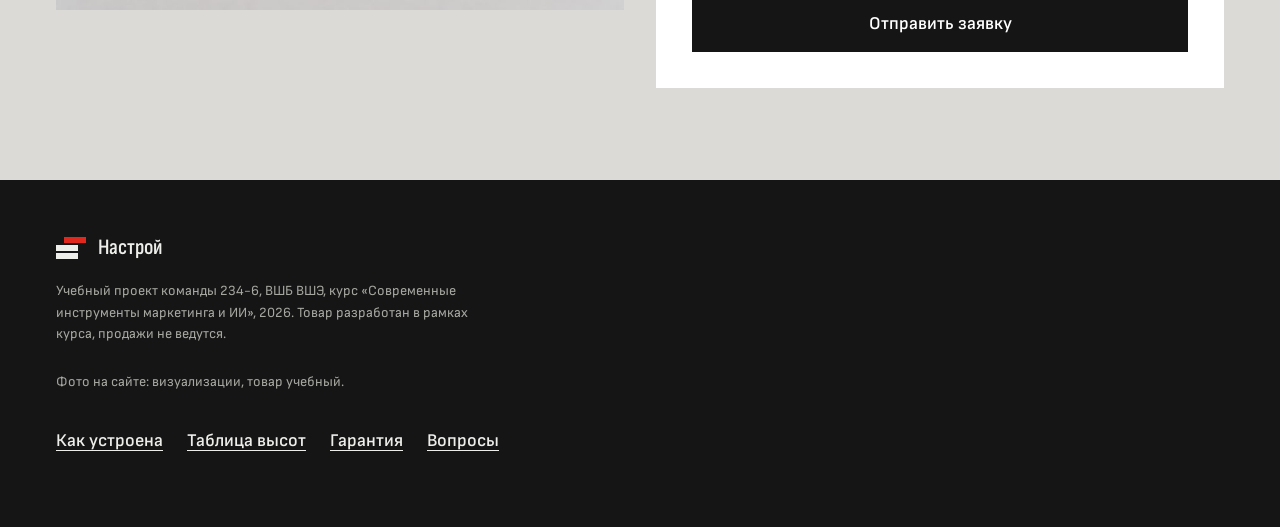
==== commit 0a79fd21: "feat: макет коробки в блоке товара Чек-лист слайда 37: упаковка видна в блоке товара. Макет коробки " ====
--- a/index.html
+++ b/index.html
@@ -130,6 +130,7 @@
         <figure class="photo kit-photo"><img src="img/flatlay_1600.jpg" srcset="img/flatlay_900.jpg 900w, img/flatlay_1600.jpg 1536w" sizes="(min-width: 1100px) 46vw, 100vw" width="1536" height="1024" alt="Комплект сверху: чехол, три слоя пены, второй чехол и мешок для слоёв" loading="lazy" decoding="async"></figure>
         <p class="kit-title">В комплекте:</p>
         <ul class="kit-list" role="list"><li>подушка</li><li>три слоя</li><li>второй чехол</li><li>мешок для слоёв</li><li>инструкция</li></ul>
+        <figure class="photo box-photo"><img src="img/box_1600.jpg" srcset="img/box_900.jpg 900w, img/box_1600.jpg 1600w" sizes="(min-width: 1100px) 46vw, 100vw" width="1600" height="1200" alt="Коробка «Настрой»: разрез подушки с тремя слоями и надпись «Если запах не уйдёт за 3 дня, вернём деньги»" loading="lazy" decoding="async"><figcaption class="photo-note">Макет упаковки, товар учебный.</figcaption></figure>
         <a class="btn btn-wide" href="#order">Заказать за 2 960 ₽</a>
       </div>
     </div>
--- a/styles.css
+++ b/styles.css
@@ -188,7 +188,6 @@
 .how-layers { grid-area: layers; }
 .how-buy { grid-area: buy; }
 /* колонка заказа липнет только там, где целиком помещается в окно: иначе кнопка заказа уходит за нижний край */
-@media (min-width: 1101px) and (min-height: 1000px) { .how-buy { position: sticky; top: 88px; } }
 .how-fill { grid-area: fill; margin-top: clamp(40px, 5vw, 56px); padding-top: 24px; border-top: 2px solid var(--ink); }
 .how-layers .segmented { margin: 4px 0 24px; }
 .section-svg { width: 100%; max-width: 600px; height: auto; display: block; }
@@ -210,6 +209,9 @@
 .how-buy .price { margin: 4px 0 20px; }
 .kit-photo { margin-bottom: 20px; }
 .kit-photo img { aspect-ratio: 3 / 2; object-fit: cover; }
+/* колонка цены без прилипания: с макетом коробки она выше экрана */
+.box-photo { margin: 28px 0 24px; }
+.box-photo img { aspect-ratio: 4 / 3; object-fit: cover; }
 fieldset { border: 0; margin: 0 0 20px; padding: 0; min-width: 0; }
 legend { font-weight: 600; margin-bottom: 12px; padding: 0; }
 .hardness { display: grid; gap: 0; }
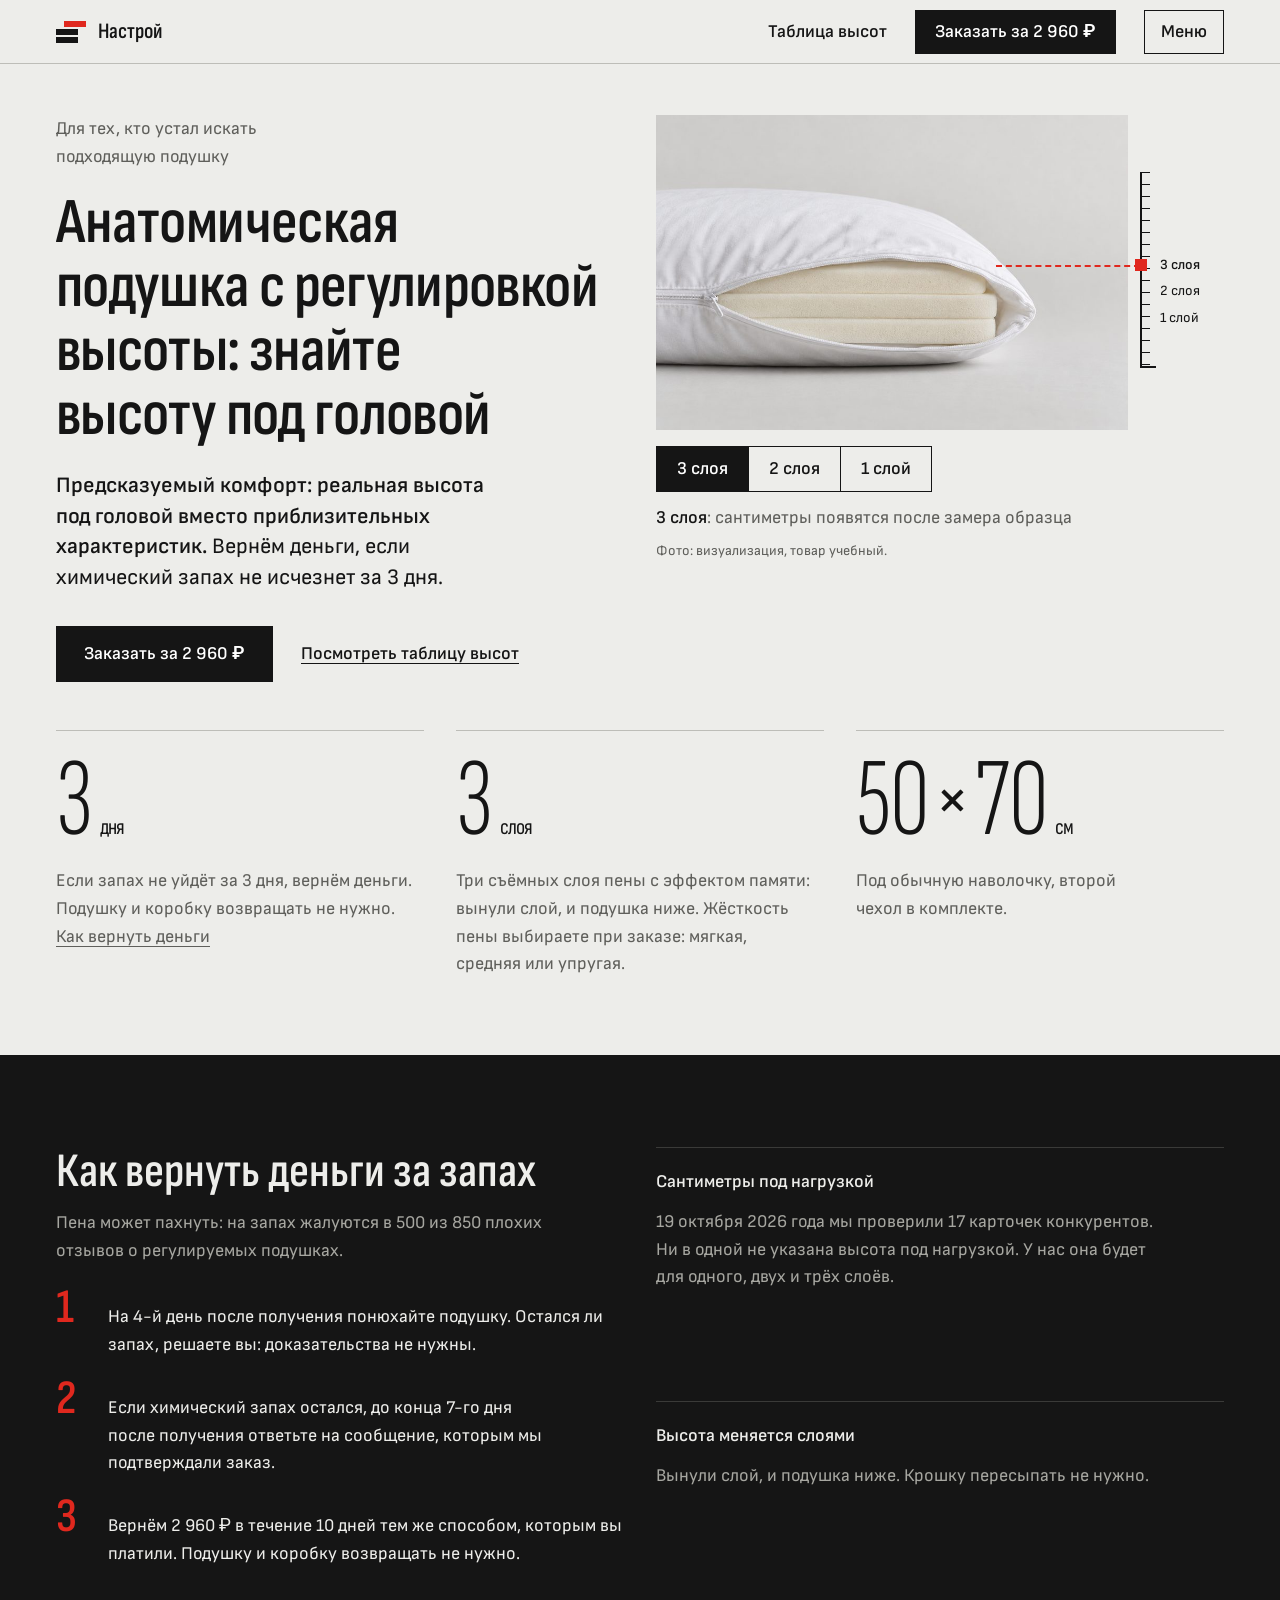
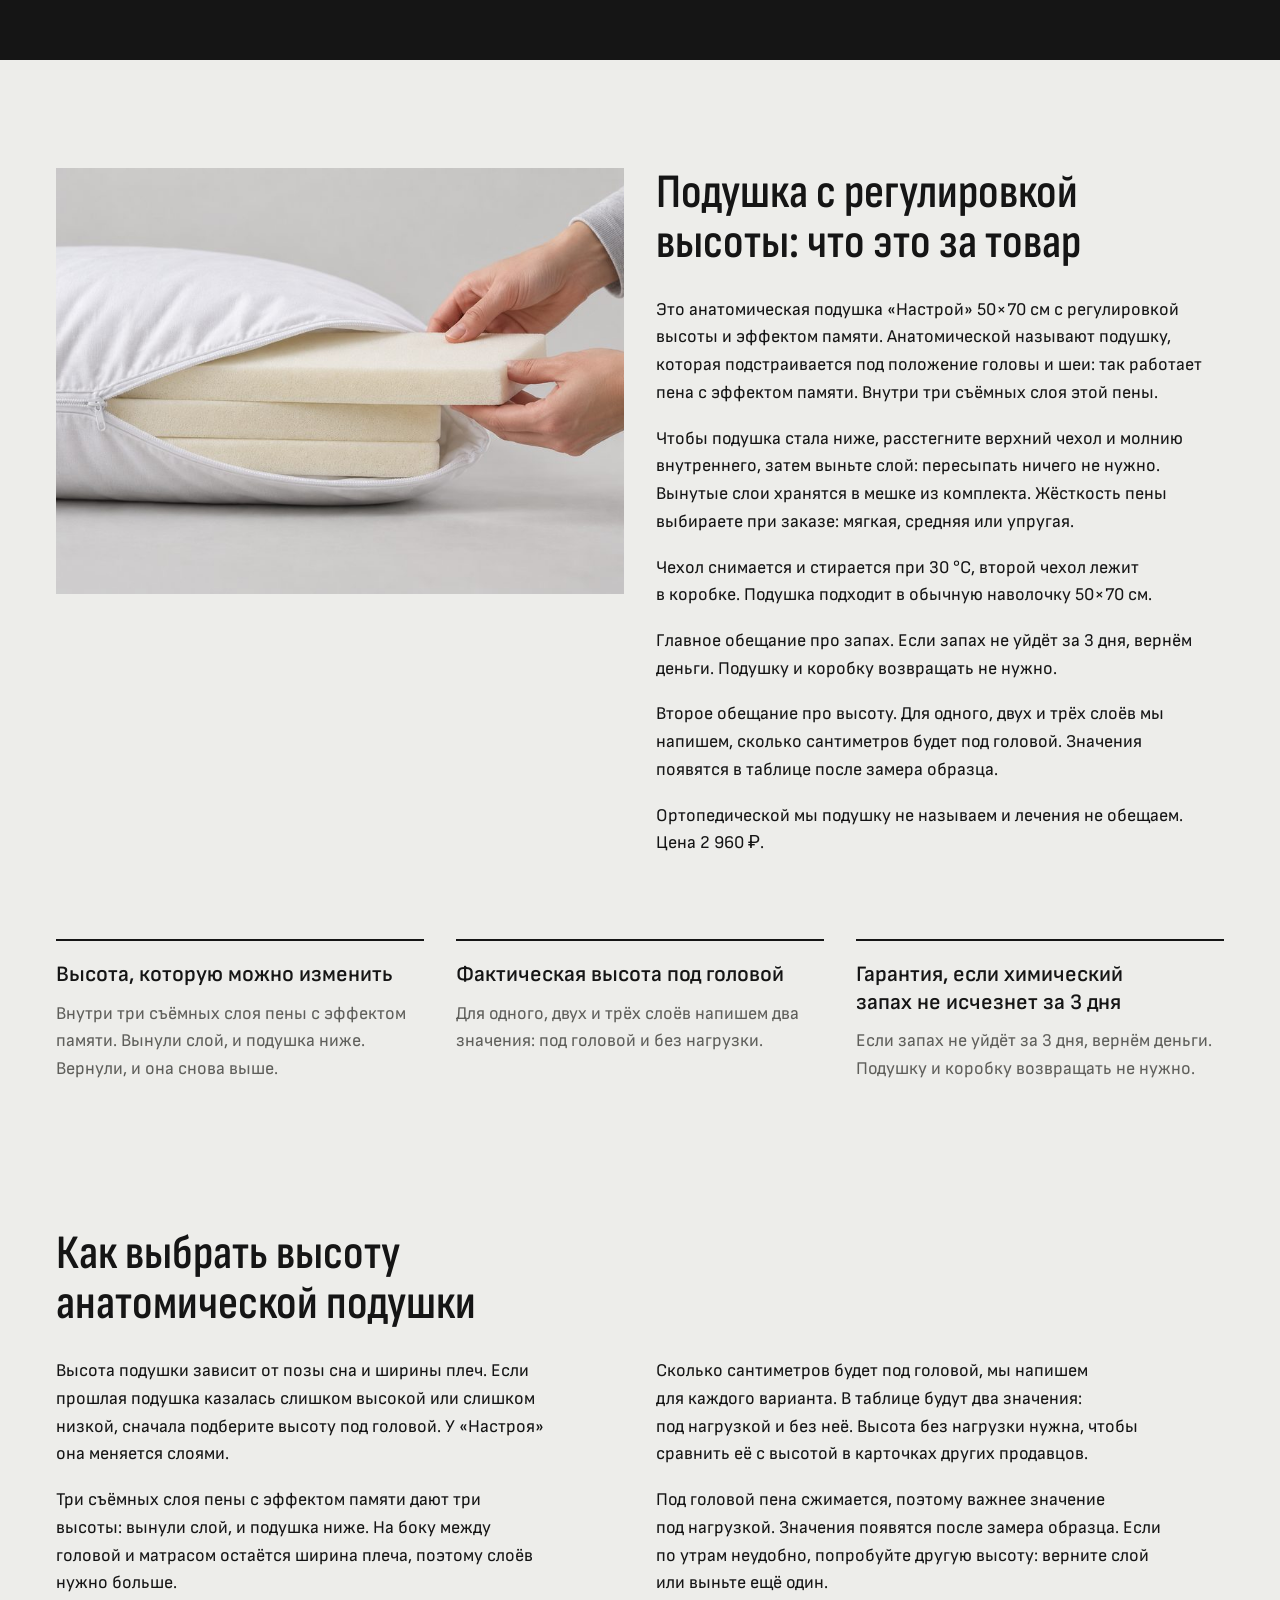
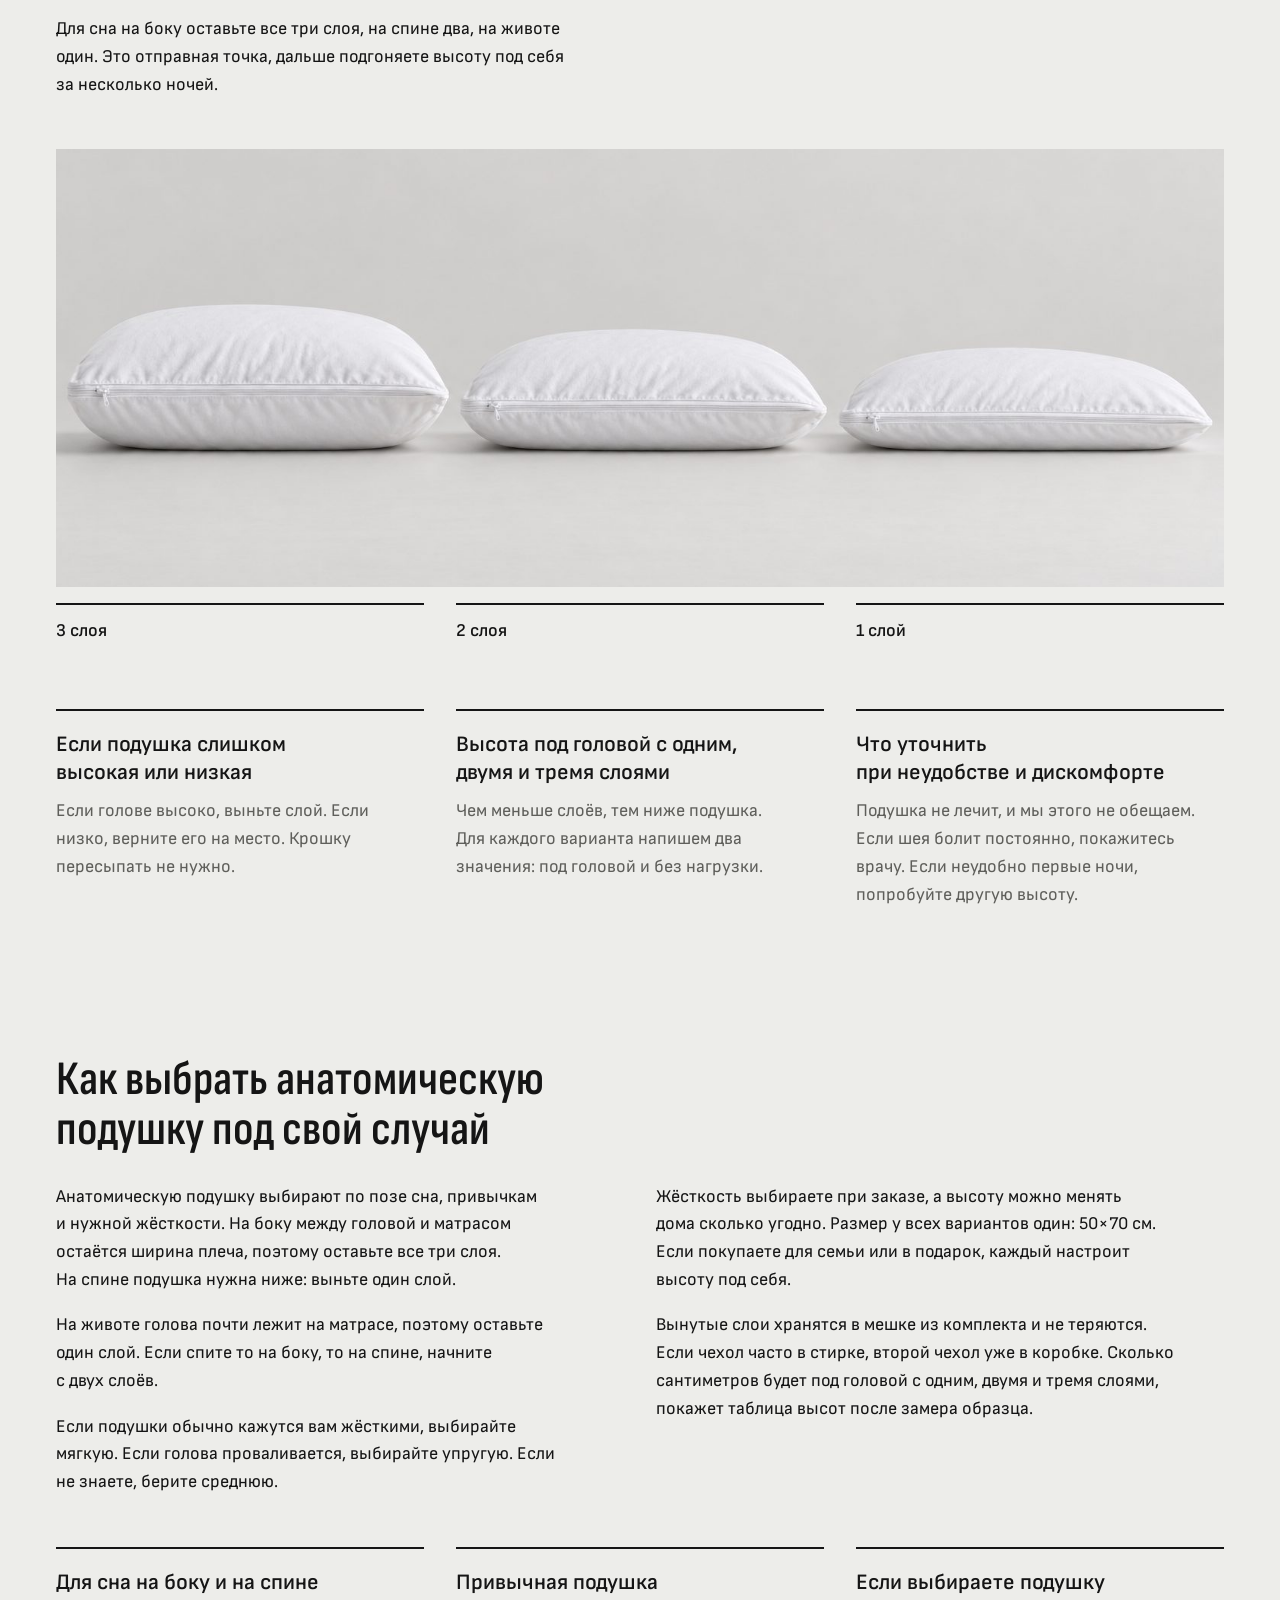
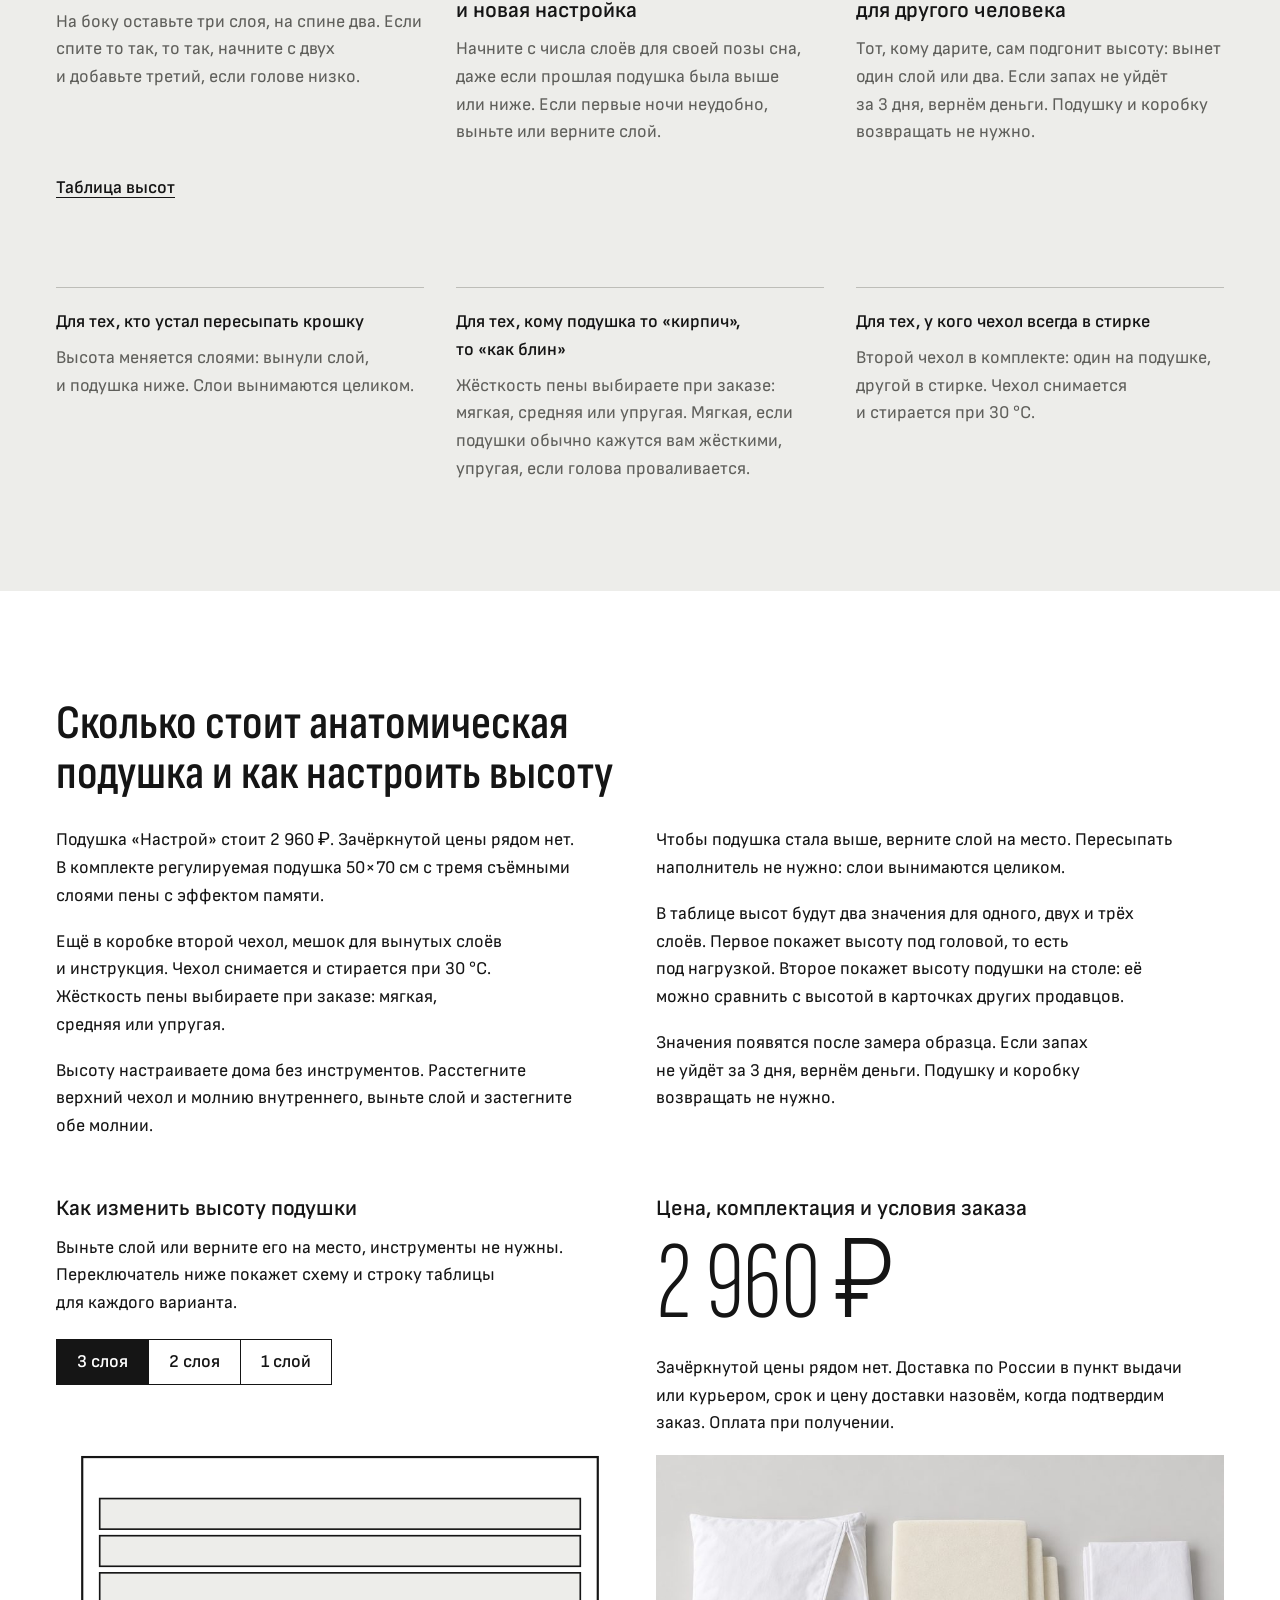
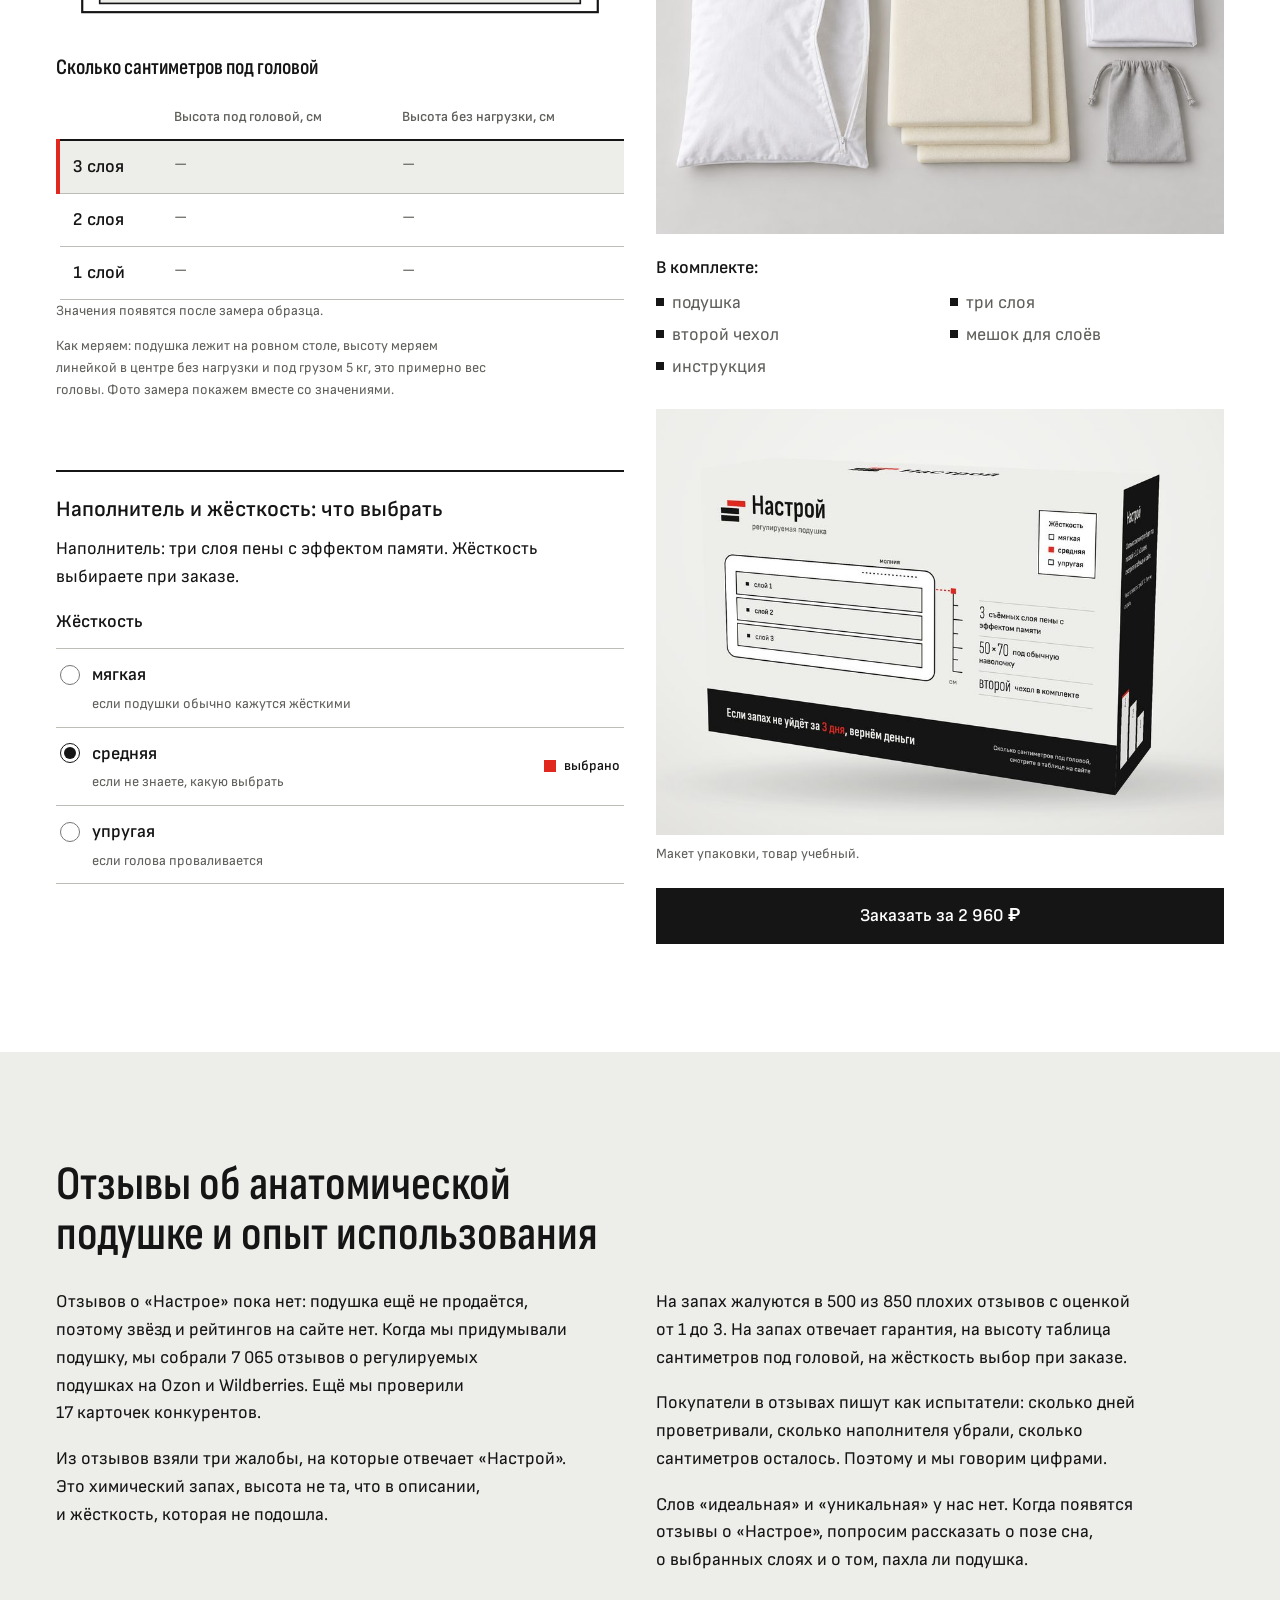
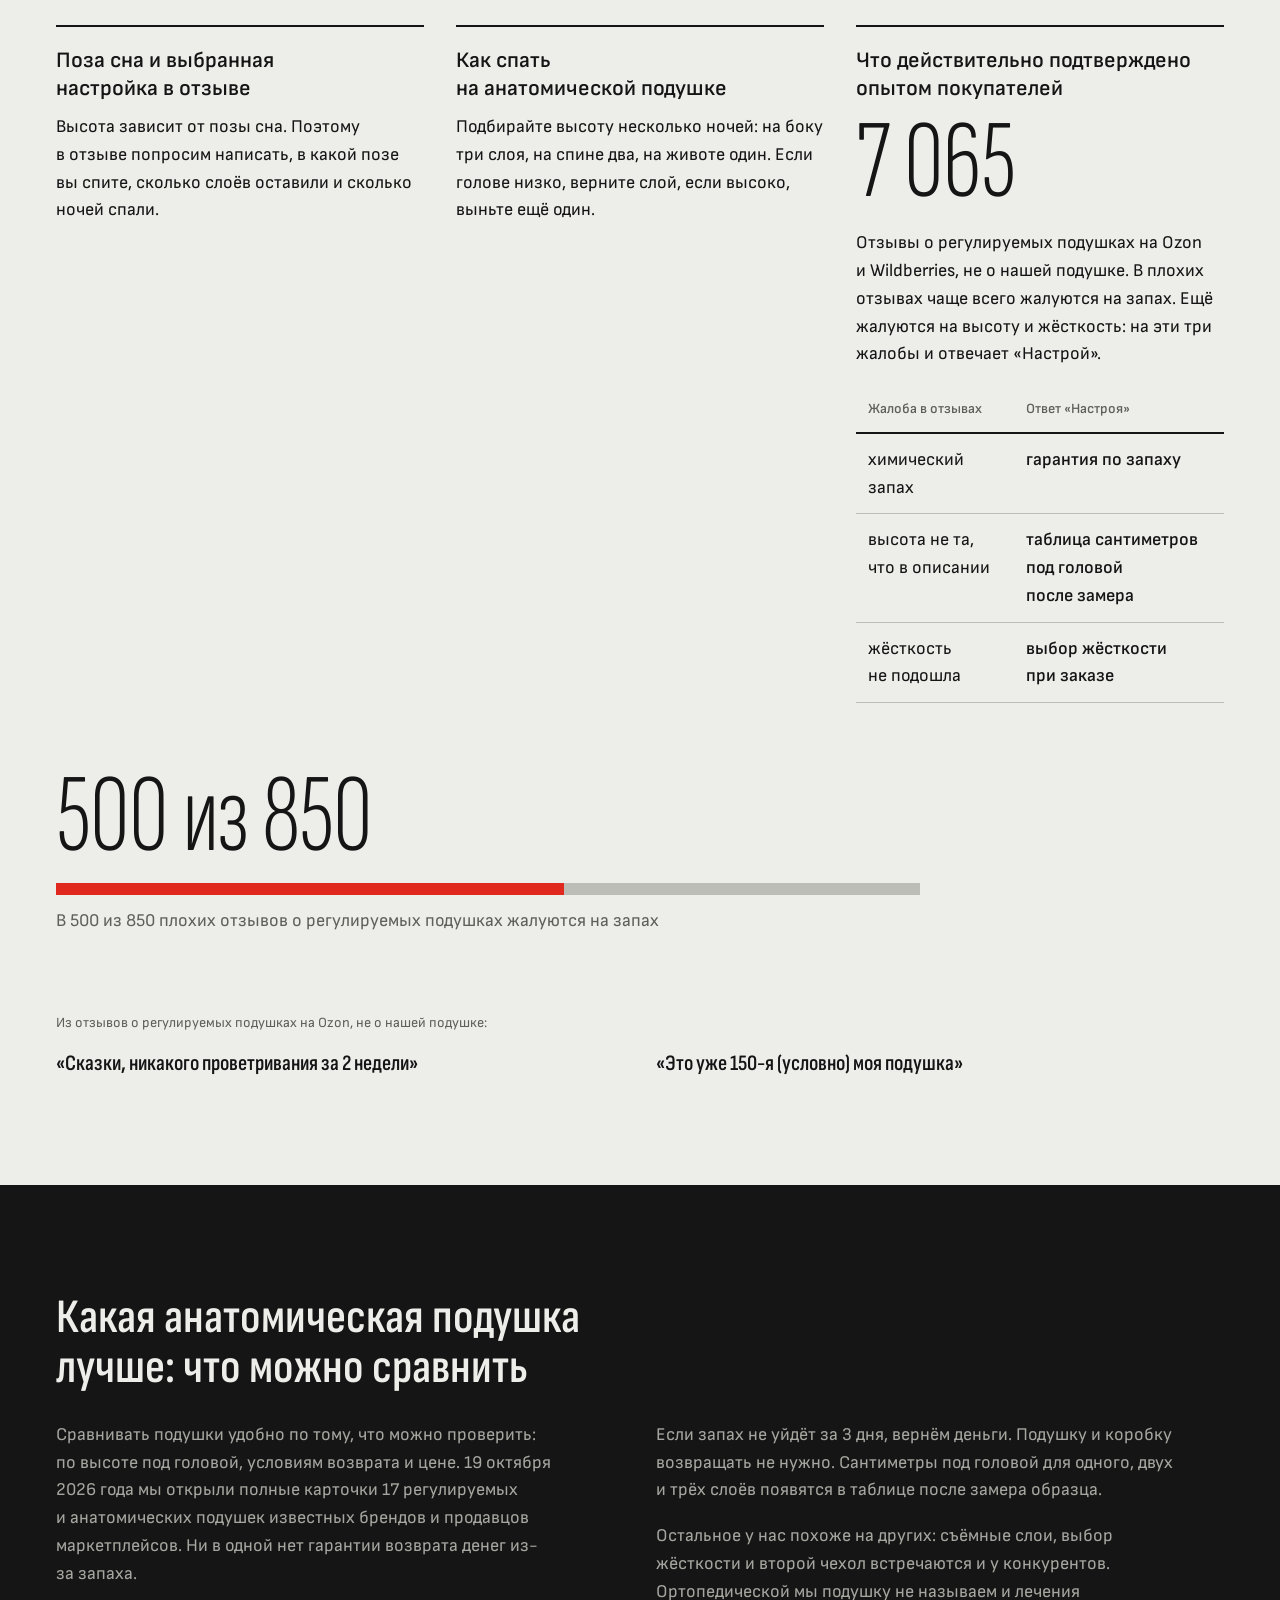
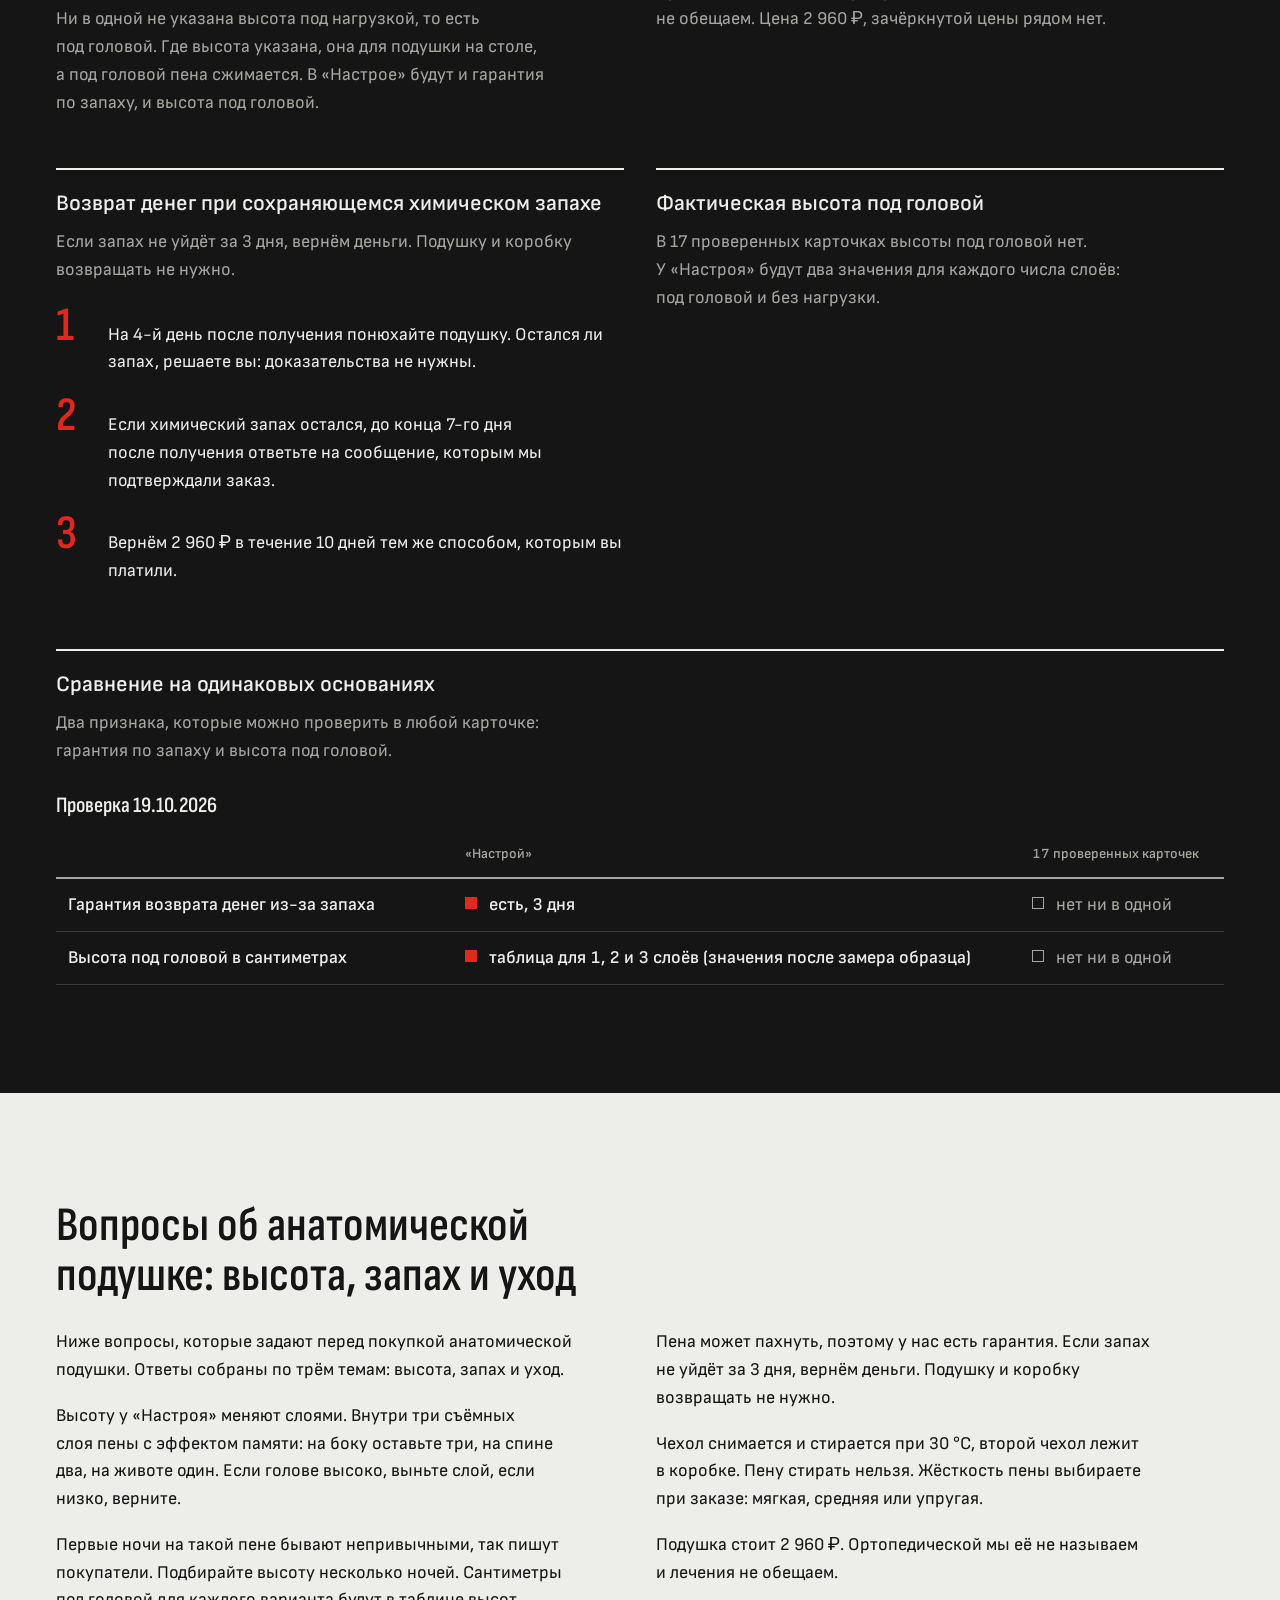
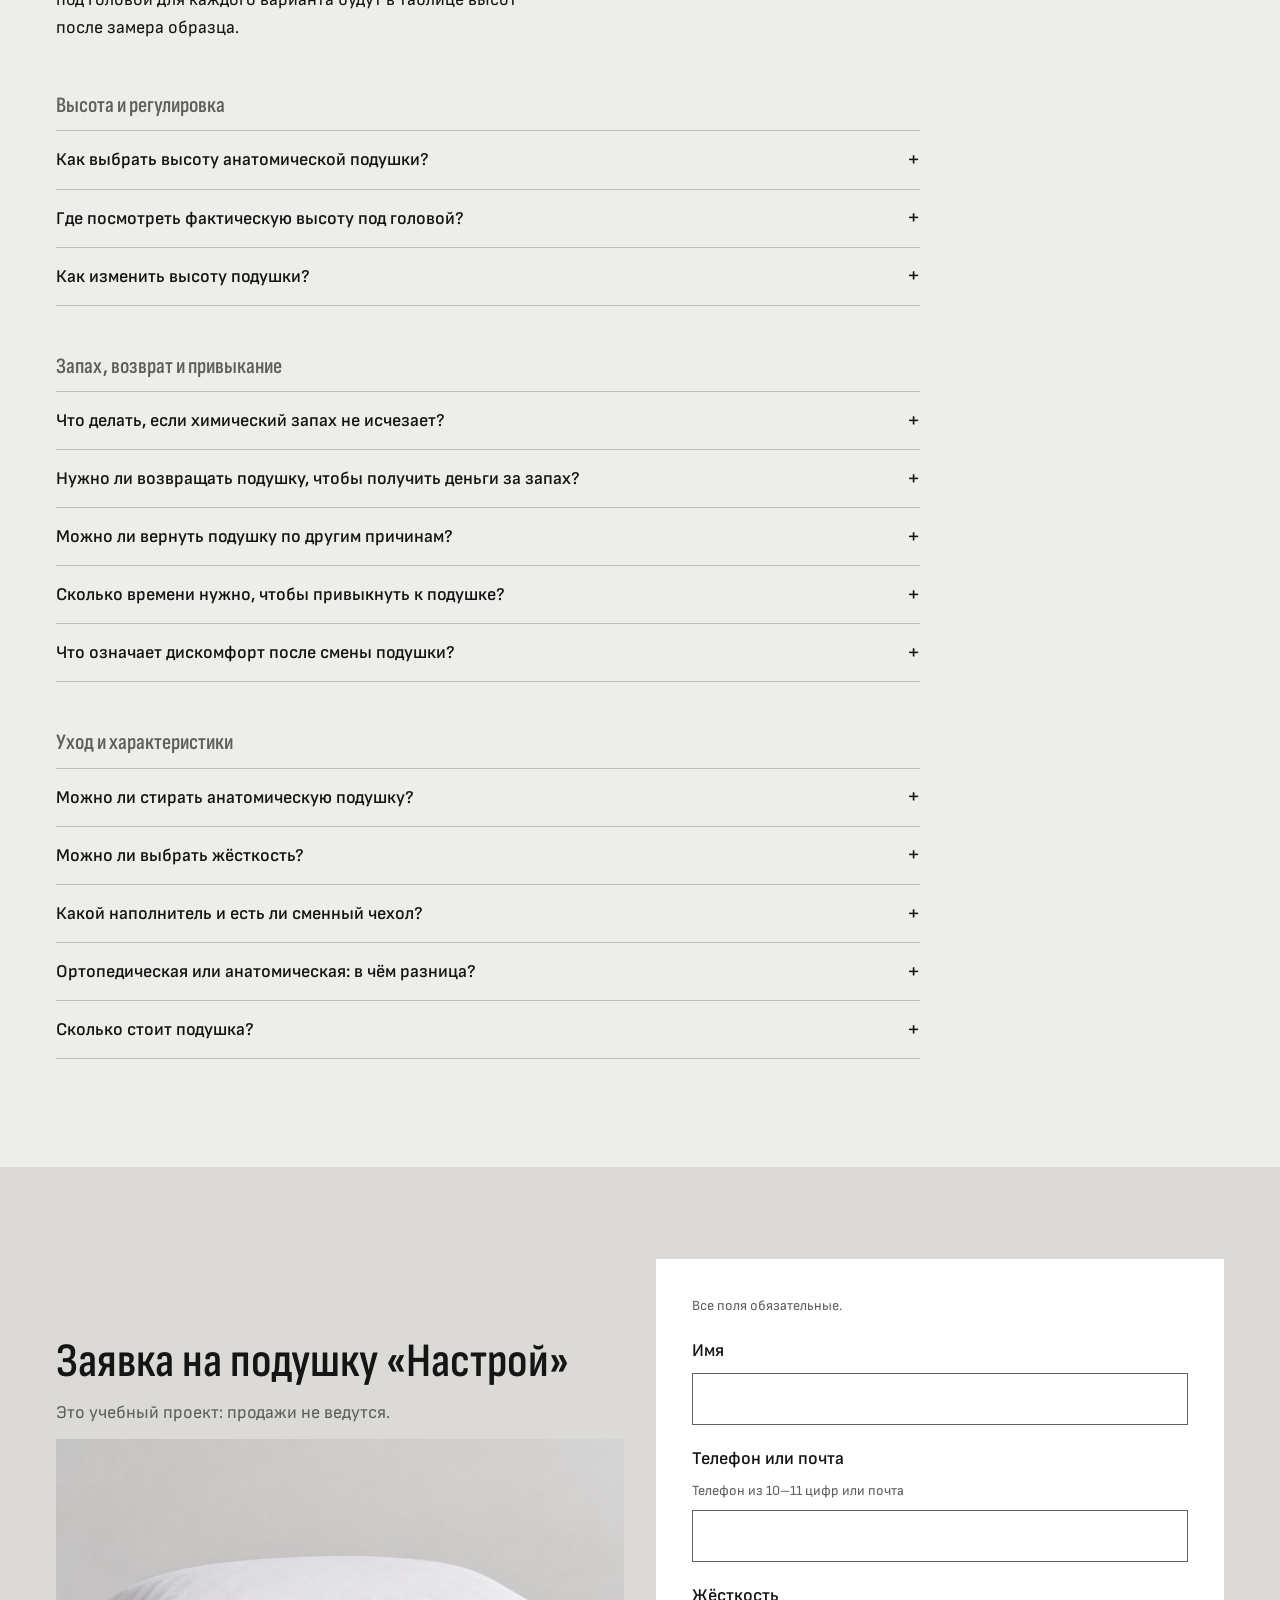
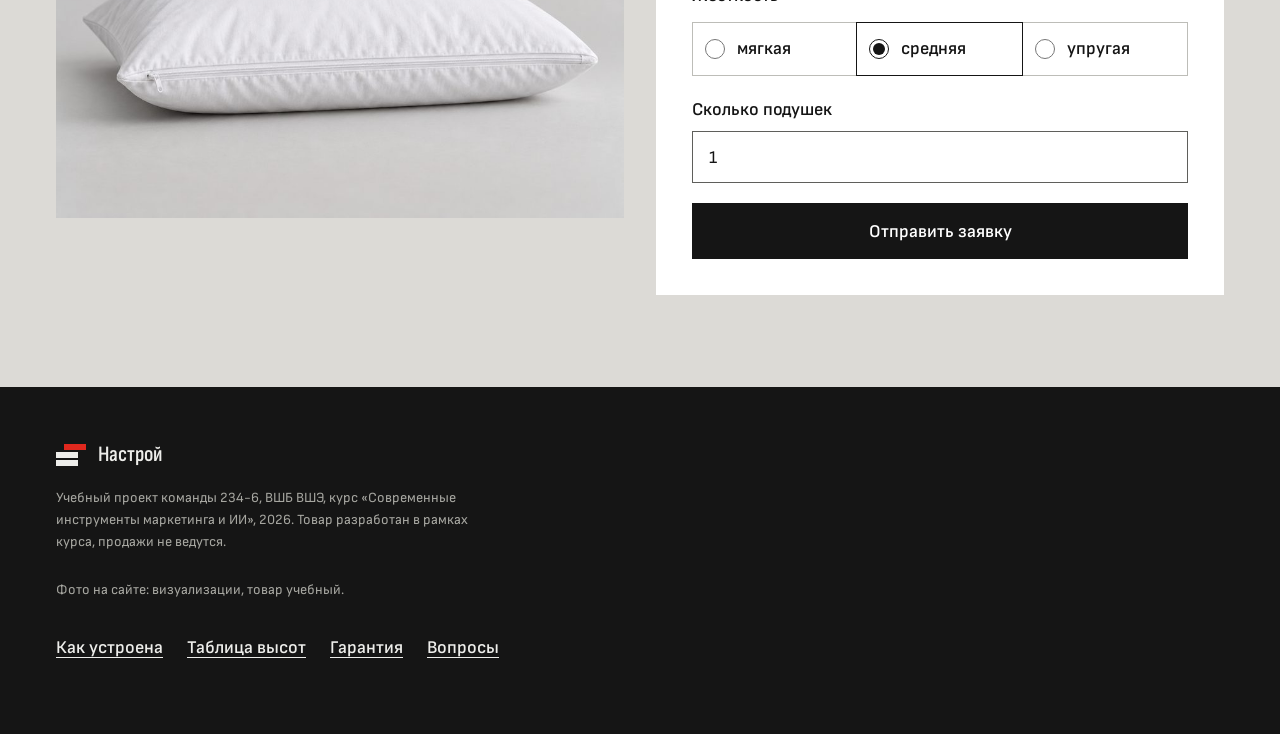
==== commit 809c0a4e: "fix: итоговое УТП команды и условия вместо заглушек Первый экран по итоговому УТП команды: «Для тех," ====
--- a/index.html
+++ b/index.html
@@ -21,7 +21,7 @@
 <link rel="stylesheet" href="styles.css">
 <script type="application/ld+json">{"@context": "https://schema.org", "@type": "Organization", "name": "Настрой", "logo": "img/mark.svg"}</script>
 <script type="application/ld+json">{"@context": "https://schema.org", "@type": "Product", "name": "Регулируемая подушка «Настрой» 50×70", "brand": {"@type": "Brand", "name": "Настрой"}, "description": "Регулируемая подушка 50×70 с эффектом памяти: три съёмных слоя, жёсткость на выбор. Если запах не уйдёт за 3 дня, вернём деньги. Подушку и коробку возвращать не нужно.", "material": "пена с эффектом памяти", "image": ["img/profile_1600.jpg", "img/hands_1600.jpg"]}</script>
-<script type="application/ld+json">{"@context": "https://schema.org", "@type": "FAQPage", "mainEntity": [{"@type": "Question", "name": "Как выбрать высоту анатомической подушки?", "acceptedAnswer": {"@type": "Answer", "text": "Высота зависит от позы сна и ширины плеч. На боку оставьте три слоя, на спине два, на животе один. Сколько сантиметров будет под головой в каждом случае, покажет таблица высот после замера образца."}}, {"@type": "Question", "name": "Где посмотреть фактическую высоту под головой?", "acceptedAnswer": {"@type": "Answer", "text": "В таблице высот: к ней ведёт кнопка «Посмотреть таблицу высот» на первом экране. Для одного, двух и трёх слоёв там будут два значения: под головой и без нагрузки. Значения появятся после замера образца."}}, {"@type": "Question", "name": "Как изменить высоту подушки?", "acceptedAnswer": {"@type": "Answer", "text": "Расстегните верхний чехол и молнию внутреннего, выньте слой и застегните обе молнии. Чтобы подушка стала выше, верните слой. Вынутые слои хранятся в мешке из комплекта."}}, {"@type": "Question", "name": "Что делать, если химический запах не исчезает?", "acceptedAnswer": {"@type": "Answer", "text": "Если запах не уйдёт за 3 дня, вернём деньги. Подушку и коробку возвращать не нужно. Как получить деньги, написано в разделе «Как вернуть деньги за запах» под первым экраном."}}, {"@type": "Question", "name": "Нужно ли возвращать подушку, чтобы получить деньги за запах?", "acceptedAnswer": {"@type": "Answer", "text": "Нет. Если запах не уйдёт за 3 дня, вернём деньги. Подушку и коробку возвращать не нужно."}}, {"@type": "Question", "name": "Можно ли вернуть подушку по другим причинам?", "acceptedAnswer": {"@type": "Answer", "text": "Наша гарантия касается запаха. Если запах не уйдёт за 3 дня, вернём деньги. Подушку и коробку возвращать не нужно. Про другие причины возврата: [условия возврата по другим причинам: решает команда]."}}, {"@type": "Question", "name": "Сколько времени нужно, чтобы привыкнуть к подушке?", "acceptedAnswer": {"@type": "Answer", "text": "Первые ночи на пене с эффектом памяти бывают непривычными, так пишут покупатели. Подбирайте высоту несколько ночей. Если голове низко, верните слой, если высоко, выньте ещё один."}}, {"@type": "Question", "name": "Что означает дискомфорт после смены подушки?", "acceptedAnswer": {"@type": "Answer", "text": "Подушка не лечит, и мы этого не обещаем. Если шея болит постоянно, покажитесь врачу. Если неудобно первые ночи, попробуйте другую высоту: верните слой или выньте ещё один."}}, {"@type": "Question", "name": "Можно ли стирать анатомическую подушку?", "acceptedAnswer": {"@type": "Answer", "text": "Чехол снимается и стирается при 30 °C, второй чехол в комплекте. Пену стирать нельзя."}}, {"@type": "Question", "name": "Можно ли выбрать жёсткость?", "acceptedAnswer": {"@type": "Answer", "text": "Да, при заказе: мягкая, средняя или упругая. Мягкая, если подушки обычно кажутся вам жёсткими, упругая, если голова проваливается. Если не знаете, выбирайте среднюю."}}, {"@type": "Question", "name": "Какой наполнитель и есть ли сменный чехол?", "acceptedAnswer": {"@type": "Answer", "text": "Внутри три съёмных слоя пены с эффектом памяти. Второй чехол в комплекте: один на подушке, другой в стирке."}}, {"@type": "Question", "name": "Ортопедическая или анатомическая: в чём разница?", "acceptedAnswer": {"@type": "Answer", "text": "Анатомической называют подушку, которая подстраивается под положение головы и шеи: так работает пена с эффектом памяти. Ортопедической мы свою подушку не называем, потому что подтвердить это слово нам нечем. Мы говорим о том, что можно проверить: о высоте, жёсткости и запахе."}}, {"@type": "Question", "name": "Сколько стоит подушка?", "acceptedAnswer": {"@type": "Answer", "text": "2 960 ₽, зачёркнутой цены рядом нет. В комплекте подушка 50×70 см с тремя съёмными слоями, второй чехол, мешок для слоёв и инструкция."}}]}</script>
+<script type="application/ld+json">{"@context": "https://schema.org", "@type": "FAQPage", "mainEntity": [{"@type": "Question", "name": "Как выбрать высоту анатомической подушки?", "acceptedAnswer": {"@type": "Answer", "text": "Высота зависит от позы сна и ширины плеч. На боку оставьте три слоя, на спине два, на животе один. Сколько сантиметров будет под головой в каждом случае, покажет таблица высот после замера образца."}}, {"@type": "Question", "name": "Где посмотреть фактическую высоту под головой?", "acceptedAnswer": {"@type": "Answer", "text": "В таблице высот: к ней ведёт кнопка «Посмотреть таблицу высот» на первом экране. Для одного, двух и трёх слоёв там будут два значения: под головой и без нагрузки. Значения появятся после замера образца."}}, {"@type": "Question", "name": "Как изменить высоту подушки?", "acceptedAnswer": {"@type": "Answer", "text": "Расстегните верхний чехол и молнию внутреннего, выньте слой и застегните обе молнии. Чтобы подушка стала выше, верните слой. Вынутые слои хранятся в мешке из комплекта."}}, {"@type": "Question", "name": "Что делать, если химический запах не исчезает?", "acceptedAnswer": {"@type": "Answer", "text": "Если запах не уйдёт за 3 дня, вернём деньги. Подушку и коробку возвращать не нужно. Как получить деньги, написано в разделе «Как вернуть деньги за запах» под первым экраном."}}, {"@type": "Question", "name": "Нужно ли возвращать подушку, чтобы получить деньги за запах?", "acceptedAnswer": {"@type": "Answer", "text": "Нет. Если запах не уйдёт за 3 дня, вернём деньги. Подушку и коробку возвращать не нужно."}}, {"@type": "Question", "name": "Можно ли вернуть подушку по другим причинам?", "acceptedAnswer": {"@type": "Answer", "text": "Наша гарантия касается запаха. Если запах не уйдёт за 3 дня, вернём деньги. Подушку и коробку возвращать не нужно. По другой причине подушку можно вернуть в течение 7 дней после получения, если сохранены упаковка и товарный вид. Деньги вернём в течение 10 дней."}}, {"@type": "Question", "name": "Сколько времени нужно, чтобы привыкнуть к подушке?", "acceptedAnswer": {"@type": "Answer", "text": "Первые ночи на пене с эффектом памяти бывают непривычными, так пишут покупатели. Подбирайте высоту несколько ночей. Если голове низко, верните слой, если высоко, выньте ещё один."}}, {"@type": "Question", "name": "Что означает дискомфорт после смены подушки?", "acceptedAnswer": {"@type": "Answer", "text": "Подушка не лечит, и мы этого не обещаем. Если шея болит постоянно, покажитесь врачу. Если неудобно первые ночи, попробуйте другую высоту: верните слой или выньте ещё один."}}, {"@type": "Question", "name": "Можно ли стирать анатомическую подушку?", "acceptedAnswer": {"@type": "Answer", "text": "Чехол снимается и стирается при 30 °C, второй чехол в комплекте. Пену стирать нельзя."}}, {"@type": "Question", "name": "Можно ли выбрать жёсткость?", "acceptedAnswer": {"@type": "Answer", "text": "Да, при заказе: мягкая, средняя или упругая. Мягкая, если подушки обычно кажутся вам жёсткими, упругая, если голова проваливается. Если не знаете, выбирайте среднюю."}}, {"@type": "Question", "name": "Какой наполнитель и есть ли сменный чехол?", "acceptedAnswer": {"@type": "Answer", "text": "Внутри три съёмных слоя пены с эффектом памяти. Второй чехол в комплекте: один на подушке, другой в стирке."}}, {"@type": "Question", "name": "Ортопедическая или анатомическая: в чём разница?", "acceptedAnswer": {"@type": "Answer", "text": "Анатомической называют подушку, которая подстраивается под положение головы и шеи: так работает пена с эффектом памяти. Ортопедической мы свою подушку не называем, потому что подтвердить это слово нам нечем. Мы говорим о том, что можно проверить: о высоте, жёсткости и запахе."}}, {"@type": "Question", "name": "Сколько стоит подушка?", "acceptedAnswer": {"@type": "Answer", "text": "2 960 ₽, зачёркнутой цены рядом нет. В комплекте подушка 50×70 см с тремя съёмными слоями, второй чехол, мешок для слоёв и инструкция."}}]}</script>
 </head>
 <body>
 <a class="skip" href="#main">Перейти к содержимому</a>
@@ -36,9 +36,9 @@
 
 <section class="hero wrap cols-2" id="top" aria-labelledby="h1">
   <div class="hero-copy">
-    <p class="kicker">Для тех, кто перепробовал не одну подушку и хочет просыпаться без боли в шее</p>
+    <p class="kicker">Для тех, кто устал искать подходящую подушку</p>
     <h1 id="h1">Анатомическая подушка с регулировкой высоты: знайте высоту под головой</h1>
-    <p class="lead"><strong>Если запах не уйдёт за 3 дня, вернём деньги.</strong> Пишем, сколько сантиметров будет под головой с одним, двумя и тремя слоями.</p>
+    <p class="lead"><strong>Предсказуемый комфорт: реальная высота под головой вместо приблизительных характеристик.</strong> Вернём деньги, если химический запах не исчезнет за 3 дня.</p>
     <div class="actions">
       <a class="btn" href="#order">Заказать за 2 960 ₽</a>
       <a class="text-link" href="#heights">Посмотреть таблицу высот</a>
@@ -58,13 +58,13 @@
     <p class="photo-note">Фото: визуализация, товар учебный.</p>
   </div>
 </section>
-<div class="facts wrap cols-3"><div class="fact"><p class="num" aria-hidden="true">3<small>дня</small></p><p>Если запах не уйдёт за 3 дня, вернём деньги. Подушку и коробку возвращать не нужно. <a href="#guarantee">Как вернуть деньги</a></p></div><div class="fact"><p class="num" aria-hidden="true">3<small>слоя</small></p><p>Три съёмных слоя пены с эффектом памяти: вынули слой, и подушка ниже. Жёсткость выбираете при заказе: мягкая, средняя или упругая.</p></div><div class="fact"><p class="num">50×70<small>см</small></p><p>Под обычную наволочку, второй чехол в комплекте.</p></div></div>
+<div class="facts wrap cols-3"><div class="fact"><p class="num" aria-hidden="true">3<small>дня</small></p><p>Если запах не уйдёт за 3 дня, вернём деньги. Подушку и коробку возвращать не нужно. <a href="#guarantee">Как вернуть деньги</a></p></div><div class="fact"><p class="num" aria-hidden="true">3<small>слоя</small></p><p>Три съёмных слоя пены с эффектом памяти: вынули слой, и подушка ниже. Жёсткость пены выбираете при заказе: мягкая, средняя или упругая.</p></div><div class="fact"><p class="num">50×70<small>см</small></p><p>Под обычную наволочку, второй чехол в комплекте.</p></div></div>
 <section class="band band-dark" aria-label="Гарантия и доказательства">
   <div class="wrap proof-grid">
     <div class="proof proof-guarantee" id="guarantee">
       <p class="proof-title" role="heading" aria-level="2"><strong>Как вернуть деньги за запах</strong></p>
       <p>Пена может пахнуть: на запах жалуются в 500 из 850 плохих отзывов о регулируемых подушках.</p>
-      <ol class="steps" role="list"><li><span>На 4-й день после получения понюхайте подушку.</span></li><li><span>Если химический запах остался, напишите нам <span class="ph">[канал связи и срок обращения: решает команда]</span>.</span></li><li><span>Вернём 2 960 ₽ <span class="ph">[способ и срок возврата: решает команда]</span>. Подушку и коробку возвращать не нужно.</span></li></ol>
+      <ol class="steps" role="list"><li><span>На 4-й день после получения понюхайте подушку. Остался ли запах, решаете вы: доказательства не нужны.</span></li><li><span>Если химический запах остался, до конца 7-го дня после получения ответьте на сообщение, которым мы подтверждали заказ.</span></li><li><span>Вернём 2 960 ₽ в течение 10 дней тем же способом, которым вы платили. Подушку и коробку возвращать не нужно.</span></li></ol>
     </div>
     <div class="proof"><p class="proof-title"><strong>Сантиметры под нагрузкой</strong></p><p>19 октября 2026 года мы проверили 17 карточек конкурентов. Ни в одной не указана высота под нагрузкой. У нас она будет для одного, двух и трёх слоёв.</p></div><div class="proof"><p class="proof-title"><strong>Высота меняется слоями</strong></p><p>Вынули слой, и подушка ниже. Крошку пересыпать не нужно.</p></div>
   </div>
@@ -75,7 +75,7 @@
     <figure class="photo about-photo"><img src="img/hands_1600.jpg" srcset="img/hands_900.jpg 900w, img/hands_1600.jpg 1536w" sizes="(min-width: 1100px) 46vw, 100vw" width="1536" height="1024" alt="Руки вынимают верхний слой пены из подушки, два слоя остаются внутри" loading="lazy" decoding="async"></figure>
     <div class="about-copy">
       <h2 id="h2-about">Подушка с регулировкой высоты: что это за товар</h2>
-      <p>Это анатомическая подушка «Настрой» 50×70 см с регулировкой высоты и эффектом памяти. Анатомической называют подушку, которая подстраивается под положение головы и шеи: так работает пена с эффектом памяти. Внутри три съёмных слоя этой пены.</p><p>Чтобы подушка стала ниже, расстегните верхний чехол и молнию внутреннего, затем выньте слой: пересыпать ничего не нужно. Вынутые слои хранятся в мешке из комплекта. Жёсткость выбираете при заказе: мягкая, средняя или упругая.</p><p>Чехол снимается и стирается при 30 °C, второй чехол лежит в коробке. Подушка подходит в обычную наволочку 50×70 см.</p><p>Главное обещание про запах. Если запах не уйдёт за 3 дня, вернём деньги. Подушку и коробку возвращать не нужно.</p><p>Второе обещание про высоту. Для одного, двух и трёх слоёв мы напишем, сколько сантиметров будет под головой. Значения появятся в таблице после замера образца.</p><p>Ортопедической мы подушку не называем и лечения не обещаем. Цена 2 960 ₽.</p>
+      <p>Это анатомическая подушка «Настрой» 50×70 см с регулировкой высоты и эффектом памяти. Анатомической называют подушку, которая подстраивается под положение головы и шеи: так работает пена с эффектом памяти. Внутри три съёмных слоя этой пены.</p><p>Чтобы подушка стала ниже, расстегните верхний чехол и молнию внутреннего, затем выньте слой: пересыпать ничего не нужно. Вынутые слои хранятся в мешке из комплекта. Жёсткость пены выбираете при заказе: мягкая, средняя или упругая.</p><p>Чехол снимается и стирается при 30 °C, второй чехол лежит в коробке. Подушка подходит в обычную наволочку 50×70 см.</p><p>Главное обещание про запах. Если запах не уйдёт за 3 дня, вернём деньги. Подушку и коробку возвращать не нужно.</p><p>Второе обещание про высоту. Для одного, двух и трёх слоёв мы напишем, сколько сантиметров будет под головой. Значения появятся в таблице после замера образца.</p><p>Ортопедической мы подушку не называем и лечения не обещаем. Цена 2 960 ₽.</p>
     </div>
   </div>
   <div class="h3-row cols-3"><article><h3>Высота, которую можно изменить</h3><p>Внутри три съёмных слоя пены с эффектом памяти. Вынули слой, и подушка ниже. Вернули, и она снова выше.</p></article><article><h3>Фактическая высота под головой</h3><p>Для одного, двух и трёх слоёв напишем два значения: под головой и без нагрузки.</p></article><article><h3>Гарантия, если химический запах не исчезнет за 3 дня</h3><p>Если запах не уйдёт за 3 дня, вернём деньги. Подушку и коробку возвращать не нужно.</p></article></div>
@@ -95,13 +95,13 @@
   <div class="fragment"><p>Анатомическую подушку выбирают по позе сна, привычкам и нужной жёсткости. На боку между головой и матрасом остаётся ширина плеча, поэтому оставьте все три слоя. На спине подушка нужна ниже: выньте один слой.</p><p>На животе голова почти лежит на матрасе, поэтому оставьте один слой. Если спите то на боку, то на спине, начните с двух слоёв.</p><p>Если подушки обычно кажутся вам жёсткими, выбирайте мягкую. Если голова проваливается, выбирайте упругую. Если не знаете, берите среднюю.</p><p>Жёсткость выбираете при заказе, а высоту можно менять дома сколько угодно. Размер у всех вариантов один: 50×70 см. Если покупаете для семьи или в подарок, каждый настроит высоту под себя.</p><p>Вынутые слои хранятся в мешке из комплекта и не теряются. Если чехол часто в стирке, второй чехол уже в коробке. Сколько сантиметров будет под головой с одним, двумя и тремя слоями, покажет таблица высот после замера образца.</p></div>
   <div class="h3-row cols-3"><article><h3>Для сна на боку и на спине</h3><p>На боку оставьте три слоя, на спине два. Если спите то так, то так, начните с двух и добавьте третий, если голове низко.</p></article><article><h3>Привычная подушка и новая настройка</h3><p>Начните с числа слоёв для своей позы сна, даже если прошлая подушка была выше или ниже. Если первые ночи неудобно, выньте или верните слой.</p></article><article><h3>Если выбираете подушку для другого человека</h3><p>Тот, кому дарите, сам подгонит высоту: вынет один слой или два. Если запах не уйдёт за 3 дня, вернём деньги. Подушку и коробку возвращать не нужно.</p></article></div>
   <p class="poses-link"><a class="text-link" href="#heights">Таблица высот</a></p>
-  <div class="modules cols-3"><div class="module"><p class="module-title"><strong>Для тех, кто устал пересыпать крошку</strong></p><p>Высота меняется слоями: вынули слой, и подушка ниже. Слои вынимаются целиком.</p></div><div class="module"><p class="module-title"><strong>Для тех, кому подушка то «кирпич», то «как блин»</strong></p><p>Жёсткость выбираете при заказе: мягкая, средняя или упругая. Мягкая, если подушки обычно кажутся вам жёсткими, упругая, если голова проваливается.</p></div><div class="module"><p class="module-title"><strong>Для тех, у кого чехол всегда в стирке</strong></p><p>Второй чехол в комплекте: один на подушке, другой в стирке. Чехол снимается и стирается при 30 °C.</p></div></div>
+  <div class="modules cols-3"><div class="module"><p class="module-title"><strong>Для тех, кто устал пересыпать крошку</strong></p><p>Высота меняется слоями: вынули слой, и подушка ниже. Слои вынимаются целиком.</p></div><div class="module"><p class="module-title"><strong>Для тех, кому подушка то «кирпич», то «как блин»</strong></p><p>Жёсткость пены выбираете при заказе: мягкая, средняя или упругая. Мягкая, если подушки обычно кажутся вам жёсткими, упругая, если голова проваливается.</p></div><div class="module"><p class="module-title"><strong>Для тех, у кого чехол всегда в стирке</strong></p><p>Второй чехол в комплекте: один на подушке, другой в стирке. Чехол снимается и стирается при 30 °C.</p></div></div>
 </section>
 
 <section class="band-sheet" id="how" aria-labelledby="h2-how">
   <div class="block wrap">
     <h2 id="h2-how">Сколько стоит анатомическая подушка и как настроить высоту</h2>
-    <div class="fragment"><p>Подушка «Настрой» стоит 2 960 ₽. Зачёркнутой цены рядом нет. В комплекте регулируемая подушка 50×70 см с тремя съёмными слоями пены с эффектом памяти.</p><p>Ещё в коробке второй чехол, мешок для вынутых слоёв и инструкция. Чехол снимается и стирается при 30 °C. Жёсткость выбираете при заказе: мягкая, средняя или упругая.</p><p>Высоту настраиваете дома без инструментов. Расстегните верхний чехол и молнию внутреннего, выньте слой и застегните обе молнии.</p><p>Чтобы подушка стала выше, верните слой на место. Пересыпать наполнитель не нужно: слои вынимаются целиком.</p><p>В таблице высот будут два значения для одного, двух и трёх слоёв. Первое покажет высоту под головой, то есть под нагрузкой. Второе покажет высоту подушки на столе: её можно сравнить с высотой в карточках других продавцов.</p><p>Значения появятся после замера образца. Если запах не уйдёт за 3 дня, вернём деньги. Подушку и коробку возвращать не нужно.</p></div>
+    <div class="fragment"><p>Подушка «Настрой» стоит 2 960 ₽. Зачёркнутой цены рядом нет. В комплекте регулируемая подушка 50×70 см с тремя съёмными слоями пены с эффектом памяти.</p><p>Ещё в коробке второй чехол, мешок для вынутых слоёв и инструкция. Чехол снимается и стирается при 30 °C. Жёсткость пены выбираете при заказе: мягкая, средняя или упругая.</p><p>Высоту настраиваете дома без инструментов. Расстегните верхний чехол и молнию внутреннего, выньте слой и застегните обе молнии.</p><p>Чтобы подушка стала выше, верните слой на место. Пересыпать наполнитель не нужно: слои вынимаются целиком.</p><p>В таблице высот будут два значения для одного, двух и трёх слоёв. Первое покажет высоту под головой, то есть под нагрузкой. Второе покажет высоту подушки на столе: её можно сравнить с высотой в карточках других продавцов.</p><p>Значения появятся после замера образца. Если запах не уйдёт за 3 дня, вернём деньги. Подушку и коробку возвращать не нужно.</p></div>
     <div class="how-grid cols-2">
       <div class="how-layers">
         <h3>Как изменить высоту подушки</h3>
@@ -115,7 +115,7 @@
             <tbody><tr data-layers="3"><th scope="row">3 слоя</th><td><span aria-hidden="true">–</span><span class="sr">значение после замера</span></td><td><span aria-hidden="true">–</span><span class="sr">значение после замера</span></td></tr><tr data-layers="2"><th scope="row">2 слоя</th><td><span aria-hidden="true">–</span><span class="sr">значение после замера</span></td><td><span aria-hidden="true">–</span><span class="sr">значение после замера</span></td></tr><tr data-layers="1"><th scope="row">1 слой</th><td><span aria-hidden="true">–</span><span class="sr">значение после замера</span></td><td><span aria-hidden="true">–</span><span class="sr">значение после замера</span></td></tr></tbody>
           </table>
           <p class="note">Значения появятся после замера образца.</p>
-          <p class="note"><span class="ph">[способ замера и фото замера: решает команда]</span></p>
+          <p class="note">Как меряем: подушка лежит на ровном столе, высоту меряем линейкой в центре без нагрузки и под грузом 5 кг, это примерно вес головы. Фото замера покажем вместе со значениями.</p>
         </div>
       </div>
       <div class="how-fill">
@@ -126,7 +126,7 @@
       <div class="how-buy">
         <h3>Цена, комплектация и условия заказа</h3>
         <p class="price num">2 960 ₽</p>
-        <p>Зачёркнутой цены рядом нет. <span class="ph">[условия оплаты и доставки: решает команда]</span></p>
+        <p>Зачёркнутой цены рядом нет. Доставка по России в пункт выдачи или курьером, срок и цену доставки назовём, когда подтвердим заказ. Оплата при получении.</p>
         <figure class="photo kit-photo"><img src="img/flatlay_1600.jpg" srcset="img/flatlay_900.jpg 900w, img/flatlay_1600.jpg 1536w" sizes="(min-width: 1100px) 46vw, 100vw" width="1536" height="1024" alt="Комплект сверху: чехол, три слоя пены, второй чехол и мешок для слоёв" loading="lazy" decoding="async"></figure>
         <p class="kit-title">В комплекте:</p>
         <ul class="kit-list" role="list"><li>подушка</li><li>три слоя</li><li>второй чехол</li><li>мешок для слоёв</li><li>инструкция</li></ul>
@@ -159,7 +159,7 @@
     <h2 id="h2-compare">Какая анатомическая подушка лучше: что можно сравнить</h2>
     <div class="fragment"><p>Сравнивать подушки удобно по тому, что можно проверить: по высоте под головой, условиям возврата и цене. 19 октября 2026 года мы открыли полные карточки 17 регулируемых и анатомических подушек известных брендов и продавцов маркетплейсов. Ни в одной нет гарантии возврата денег из-за запаха.</p><p>Ни в одной не указана высота под нагрузкой, то есть под головой. Где высота указана, она для подушки на столе, а под головой пена сжимается. В «Настрое» будут и гарантия по запаху, и высота под головой.</p><p>Если запах не уйдёт за 3 дня, вернём деньги. Подушку и коробку возвращать не нужно. Сантиметры под головой для одного, двух и трёх слоёв появятся в таблице после замера образца.</p><p>Остальное у нас похоже на других: съёмные слои, выбор жёсткости и второй чехол встречаются и у конкурентов. Ортопедической мы подушку не называем и лечения не обещаем. Цена 2 960 ₽, зачёркнутой цены рядом нет.</p></div>
     <div class="compare-cols cols-2">
-      <article><h3>Возврат денег при сохраняющемся химическом запахе</h3><p>Если запах не уйдёт за 3 дня, вернём деньги. Подушку и коробку возвращать не нужно.</p><ol class="steps" role="list"><li><span>На 4-й день после получения понюхайте подушку.</span></li><li><span>Если химический запах остался, напишите нам <span class="ph">[канал связи и срок обращения: решает команда]</span>.</span></li><li><span>Вернём 2 960 ₽ <span class="ph">[способ и срок возврата: решает команда]</span>.</span></li></ol></article>
+      <article><h3>Возврат денег при сохраняющемся химическом запахе</h3><p>Если запах не уйдёт за 3 дня, вернём деньги. Подушку и коробку возвращать не нужно.</p><ol class="steps" role="list"><li><span>На 4-й день после получения понюхайте подушку. Остался ли запах, решаете вы: доказательства не нужны.</span></li><li><span>Если химический запах остался, до конца 7-го дня после получения ответьте на сообщение, которым мы подтверждали заказ.</span></li><li><span>Вернём 2 960 ₽ в течение 10 дней тем же способом, которым вы платили.</span></li></ol></article>
       <article><h3>Фактическая высота под головой</h3><p>В 17 проверенных карточках высоты под головой нет. У «Настроя» будут два значения для каждого числа слоёв: под головой и без нагрузки.</p></article>
     </div>
     <article class="compare-same"><h3>Сравнение на одинаковых основаниях</h3><p>Два признака, которые можно проверить в любой карточке: гарантия по запаху и высота под головой.</p>
@@ -170,8 +170,8 @@
 
 <section class="block wrap" id="faq" aria-labelledby="h2-faq">
   <h2 id="h2-faq">Вопросы об анатомической подушке: высота, запах и уход</h2>
-  <div class="fragment"><p>Ниже вопросы, которые задают перед покупкой анатомической подушки. Ответы собраны по трём темам: высота, запах и уход.</p><p>Высоту у «Настроя» меняют слоями. Внутри три съёмных слоя пены с эффектом памяти: на боку оставьте три, на спине два, на животе один. Если голове высоко, выньте слой, если низко, верните.</p><p>Первые ночи на такой пене бывают непривычными, так пишут покупатели. Подбирайте высоту несколько ночей. Сантиметры под головой для каждого варианта будут в таблице высот после замера образца.</p><p>Пена может пахнуть, поэтому у нас есть гарантия. Если запах не уйдёт за 3 дня, вернём деньги. Подушку и коробку возвращать не нужно.</p><p>Чехол снимается и стирается при 30 °C, второй чехол лежит в коробке. Пену стирать нельзя. Жёсткость выбираете при заказе: мягкая, средняя или упругая.</p><p>Подушка стоит 2 960 ₽. Ортопедической мы её не называем и лечения не обещаем.</p></div>
-  <div class="faq-groups"><div class="faq-group"><h3>Высота и регулировка</h3><details><summary>Как выбрать высоту анатомической подушки?</summary><p>Высота зависит от позы сна и ширины плеч. На боку оставьте три слоя, на спине два, на животе один. Сколько сантиметров будет под головой в каждом случае, покажет таблица высот после замера образца.</p></details><details><summary>Где посмотреть фактическую высоту под головой?</summary><p>В <a href="#heights">таблице высот</a>: к ней ведёт кнопка «Посмотреть таблицу высот» на первом экране. Для одного, двух и трёх слоёв там будут два значения: под головой и без нагрузки. Значения появятся после замера образца.</p></details><details><summary>Как изменить высоту подушки?</summary><p>Расстегните верхний чехол и молнию внутреннего, выньте слой и застегните обе молнии. Чтобы подушка стала выше, верните слой. Вынутые слои хранятся в мешке из комплекта.</p></details></div><div class="faq-group"><h3>Запах, возврат и привыкание</h3><details><summary>Что делать, если химический запах не исчезает?</summary><p>Если запах не уйдёт за 3 дня, вернём деньги. Подушку и коробку возвращать не нужно. Как получить деньги, написано в <a href="#guarantee">разделе «Как вернуть деньги за запах»</a> под первым экраном.</p></details><details><summary>Нужно ли возвращать подушку, чтобы получить деньги за запах?</summary><p>Нет. Если запах не уйдёт за 3 дня, вернём деньги. Подушку и коробку возвращать не нужно.</p></details><details><summary>Можно ли вернуть подушку по другим причинам?</summary><p>Наша гарантия касается запаха. Если запах не уйдёт за 3 дня, вернём деньги. Подушку и коробку возвращать не нужно. Про другие причины возврата: <span class="ph">[условия возврата по другим причинам: решает команда]</span>.</p></details><details><summary>Сколько времени нужно, чтобы привыкнуть к подушке?</summary><p>Первые ночи на пене с эффектом памяти бывают непривычными, так пишут покупатели. Подбирайте высоту несколько ночей. Если голове низко, верните слой, если высоко, выньте ещё один.</p></details><details><summary>Что означает дискомфорт после смены подушки?</summary><p>Подушка не лечит, и мы этого не обещаем. Если шея болит постоянно, покажитесь врачу. Если неудобно первые ночи, попробуйте другую высоту: верните слой или выньте ещё один.</p></details></div><div class="faq-group"><h3>Уход и характеристики</h3><details><summary>Можно ли стирать анатомическую подушку?</summary><p>Чехол снимается и стирается при 30 °C, второй чехол в комплекте. Пену стирать нельзя.</p></details><details><summary>Можно ли выбрать жёсткость?</summary><p>Да, при заказе: мягкая, средняя или упругая. Мягкая, если подушки обычно кажутся вам жёсткими, упругая, если голова проваливается. Если не знаете, выбирайте среднюю.</p></details><details><summary>Какой наполнитель и есть ли сменный чехол?</summary><p>Внутри три съёмных слоя пены с эффектом памяти. Второй чехол в комплекте: один на подушке, другой в стирке.</p></details><details><summary>Ортопедическая или анатомическая: в чём разница?</summary><p>Анатомической называют подушку, которая подстраивается под положение головы и шеи: так работает пена с эффектом памяти. Ортопедической мы свою подушку не называем, потому что подтвердить это слово нам нечем. Мы говорим о том, что можно проверить: о высоте, жёсткости и запахе.</p></details><details><summary>Сколько стоит подушка?</summary><p>2 960 ₽, зачёркнутой цены рядом нет. В комплекте подушка 50×70 см с тремя съёмными слоями, второй чехол, мешок для слоёв и инструкция.</p></details></div></div>
+  <div class="fragment"><p>Ниже вопросы, которые задают перед покупкой анатомической подушки. Ответы собраны по трём темам: высота, запах и уход.</p><p>Высоту у «Настроя» меняют слоями. Внутри три съёмных слоя пены с эффектом памяти: на боку оставьте три, на спине два, на животе один. Если голове высоко, выньте слой, если низко, верните.</p><p>Первые ночи на такой пене бывают непривычными, так пишут покупатели. Подбирайте высоту несколько ночей. Сантиметры под головой для каждого варианта будут в таблице высот после замера образца.</p><p>Пена может пахнуть, поэтому у нас есть гарантия. Если запах не уйдёт за 3 дня, вернём деньги. Подушку и коробку возвращать не нужно.</p><p>Чехол снимается и стирается при 30 °C, второй чехол лежит в коробке. Пену стирать нельзя. Жёсткость пены выбираете при заказе: мягкая, средняя или упругая.</p><p>Подушка стоит 2 960 ₽. Ортопедической мы её не называем и лечения не обещаем.</p></div>
+  <div class="faq-groups"><div class="faq-group"><h3>Высота и регулировка</h3><details><summary>Как выбрать высоту анатомической подушки?</summary><p>Высота зависит от позы сна и ширины плеч. На боку оставьте три слоя, на спине два, на животе один. Сколько сантиметров будет под головой в каждом случае, покажет таблица высот после замера образца.</p></details><details><summary>Где посмотреть фактическую высоту под головой?</summary><p>В <a href="#heights">таблице высот</a>: к ней ведёт кнопка «Посмотреть таблицу высот» на первом экране. Для одного, двух и трёх слоёв там будут два значения: под головой и без нагрузки. Значения появятся после замера образца.</p></details><details><summary>Как изменить высоту подушки?</summary><p>Расстегните верхний чехол и молнию внутреннего, выньте слой и застегните обе молнии. Чтобы подушка стала выше, верните слой. Вынутые слои хранятся в мешке из комплекта.</p></details></div><div class="faq-group"><h3>Запах, возврат и привыкание</h3><details><summary>Что делать, если химический запах не исчезает?</summary><p>Если запах не уйдёт за 3 дня, вернём деньги. Подушку и коробку возвращать не нужно. Как получить деньги, написано в <a href="#guarantee">разделе «Как вернуть деньги за запах»</a> под первым экраном.</p></details><details><summary>Нужно ли возвращать подушку, чтобы получить деньги за запах?</summary><p>Нет. Если запах не уйдёт за 3 дня, вернём деньги. Подушку и коробку возвращать не нужно.</p></details><details><summary>Можно ли вернуть подушку по другим причинам?</summary><p>Наша гарантия касается запаха. Если запах не уйдёт за 3 дня, вернём деньги. Подушку и коробку возвращать не нужно. По другой причине подушку можно вернуть в течение 7 дней после получения, если сохранены упаковка и товарный вид. Деньги вернём в течение 10 дней.</p></details><details><summary>Сколько времени нужно, чтобы привыкнуть к подушке?</summary><p>Первые ночи на пене с эффектом памяти бывают непривычными, так пишут покупатели. Подбирайте высоту несколько ночей. Если голове низко, верните слой, если высоко, выньте ещё один.</p></details><details><summary>Что означает дискомфорт после смены подушки?</summary><p>Подушка не лечит, и мы этого не обещаем. Если шея болит постоянно, покажитесь врачу. Если неудобно первые ночи, попробуйте другую высоту: верните слой или выньте ещё один.</p></details></div><div class="faq-group"><h3>Уход и характеристики</h3><details><summary>Можно ли стирать анатомическую подушку?</summary><p>Чехол снимается и стирается при 30 °C, второй чехол в комплекте. Пену стирать нельзя.</p></details><details><summary>Можно ли выбрать жёсткость?</summary><p>Да, при заказе: мягкая, средняя или упругая. Мягкая, если подушки обычно кажутся вам жёсткими, упругая, если голова проваливается. Если не знаете, выбирайте среднюю.</p></details><details><summary>Какой наполнитель и есть ли сменный чехол?</summary><p>Внутри три съёмных слоя пены с эффектом памяти. Второй чехол в комплекте: один на подушке, другой в стирке.</p></details><details><summary>Ортопедическая или анатомическая: в чём разница?</summary><p>Анатомической называют подушку, которая подстраивается под положение головы и шеи: так работает пена с эффектом памяти. Ортопедической мы свою подушку не называем, потому что подтвердить это слово нам нечем. Мы говорим о том, что можно проверить: о высоте, жёсткости и запахе.</p></details><details><summary>Сколько стоит подушка?</summary><p>2 960 ₽, зачёркнутой цены рядом нет. В комплекте подушка 50×70 см с тремя съёмными слоями, второй чехол, мешок для слоёв и инструкция.</p></details></div></div>
 </section>
 
 <section class="band band-photo" id="order" aria-labelledby="h2-order">
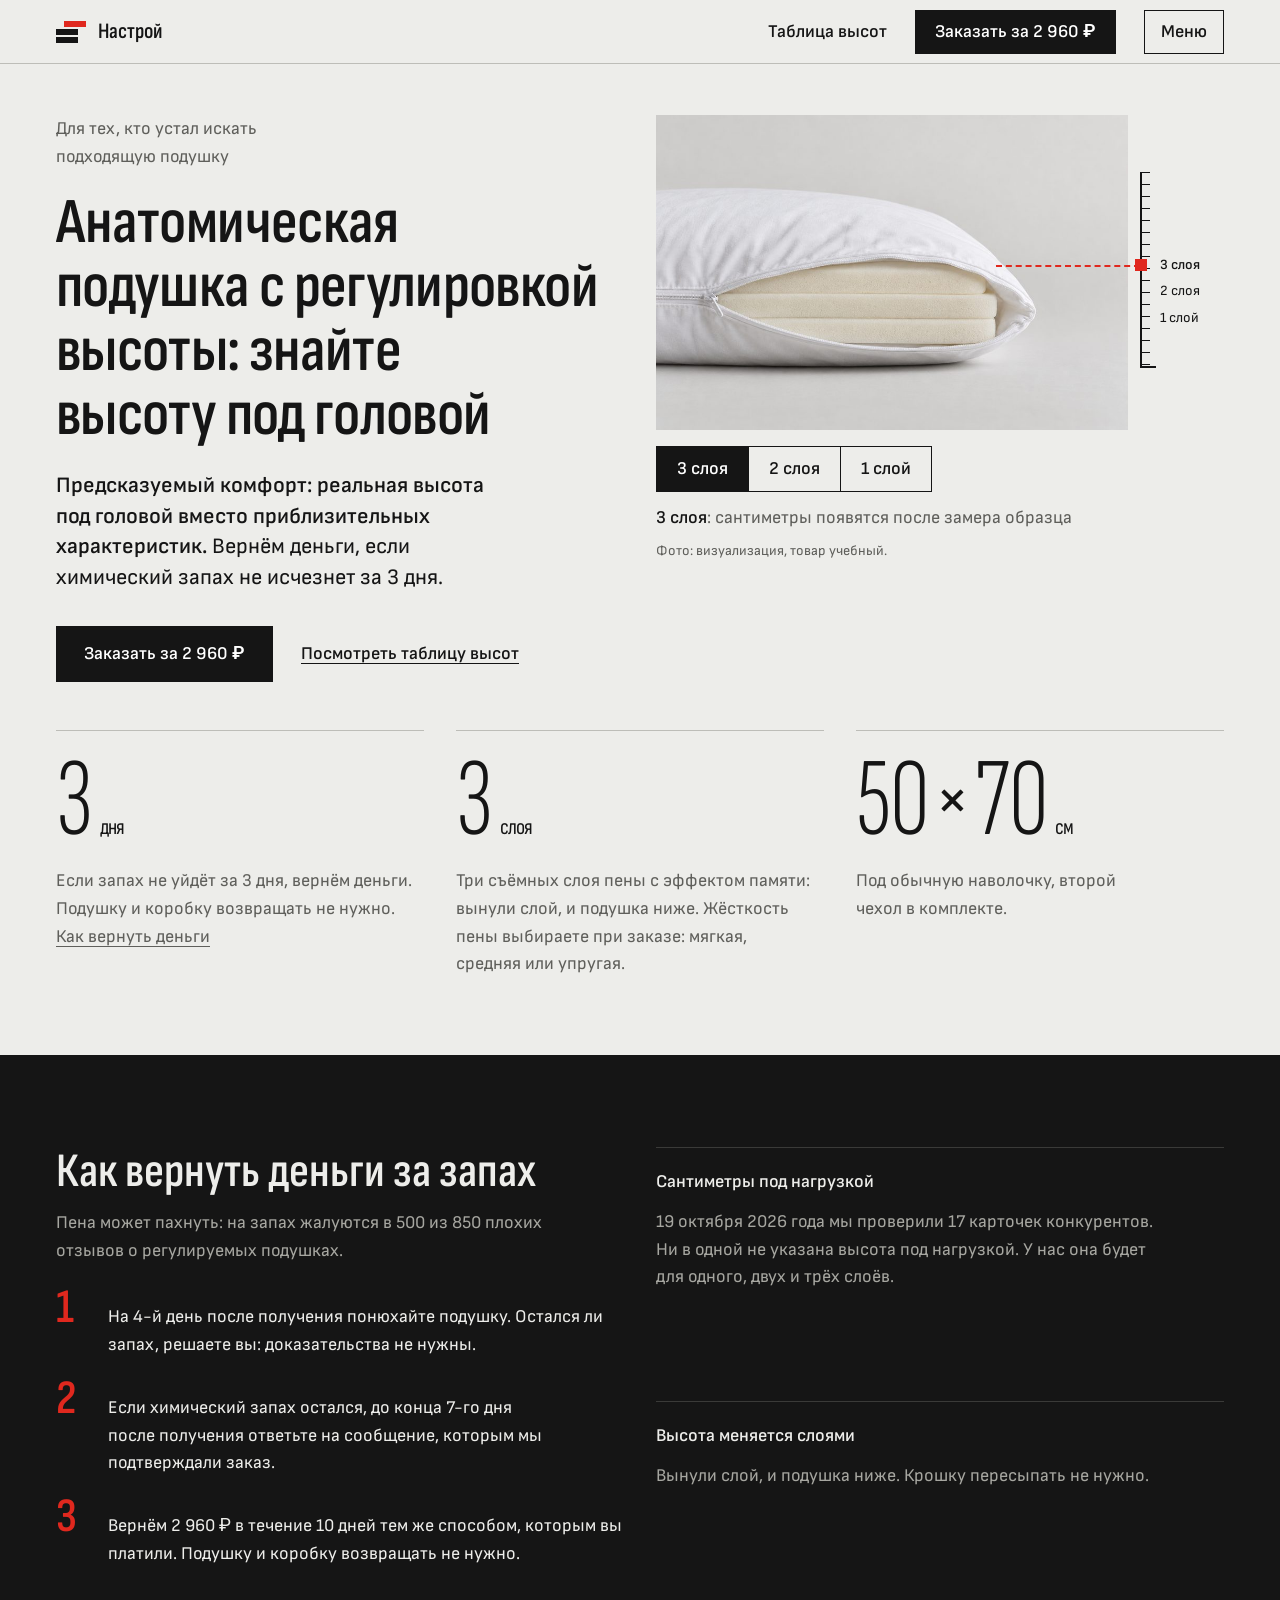
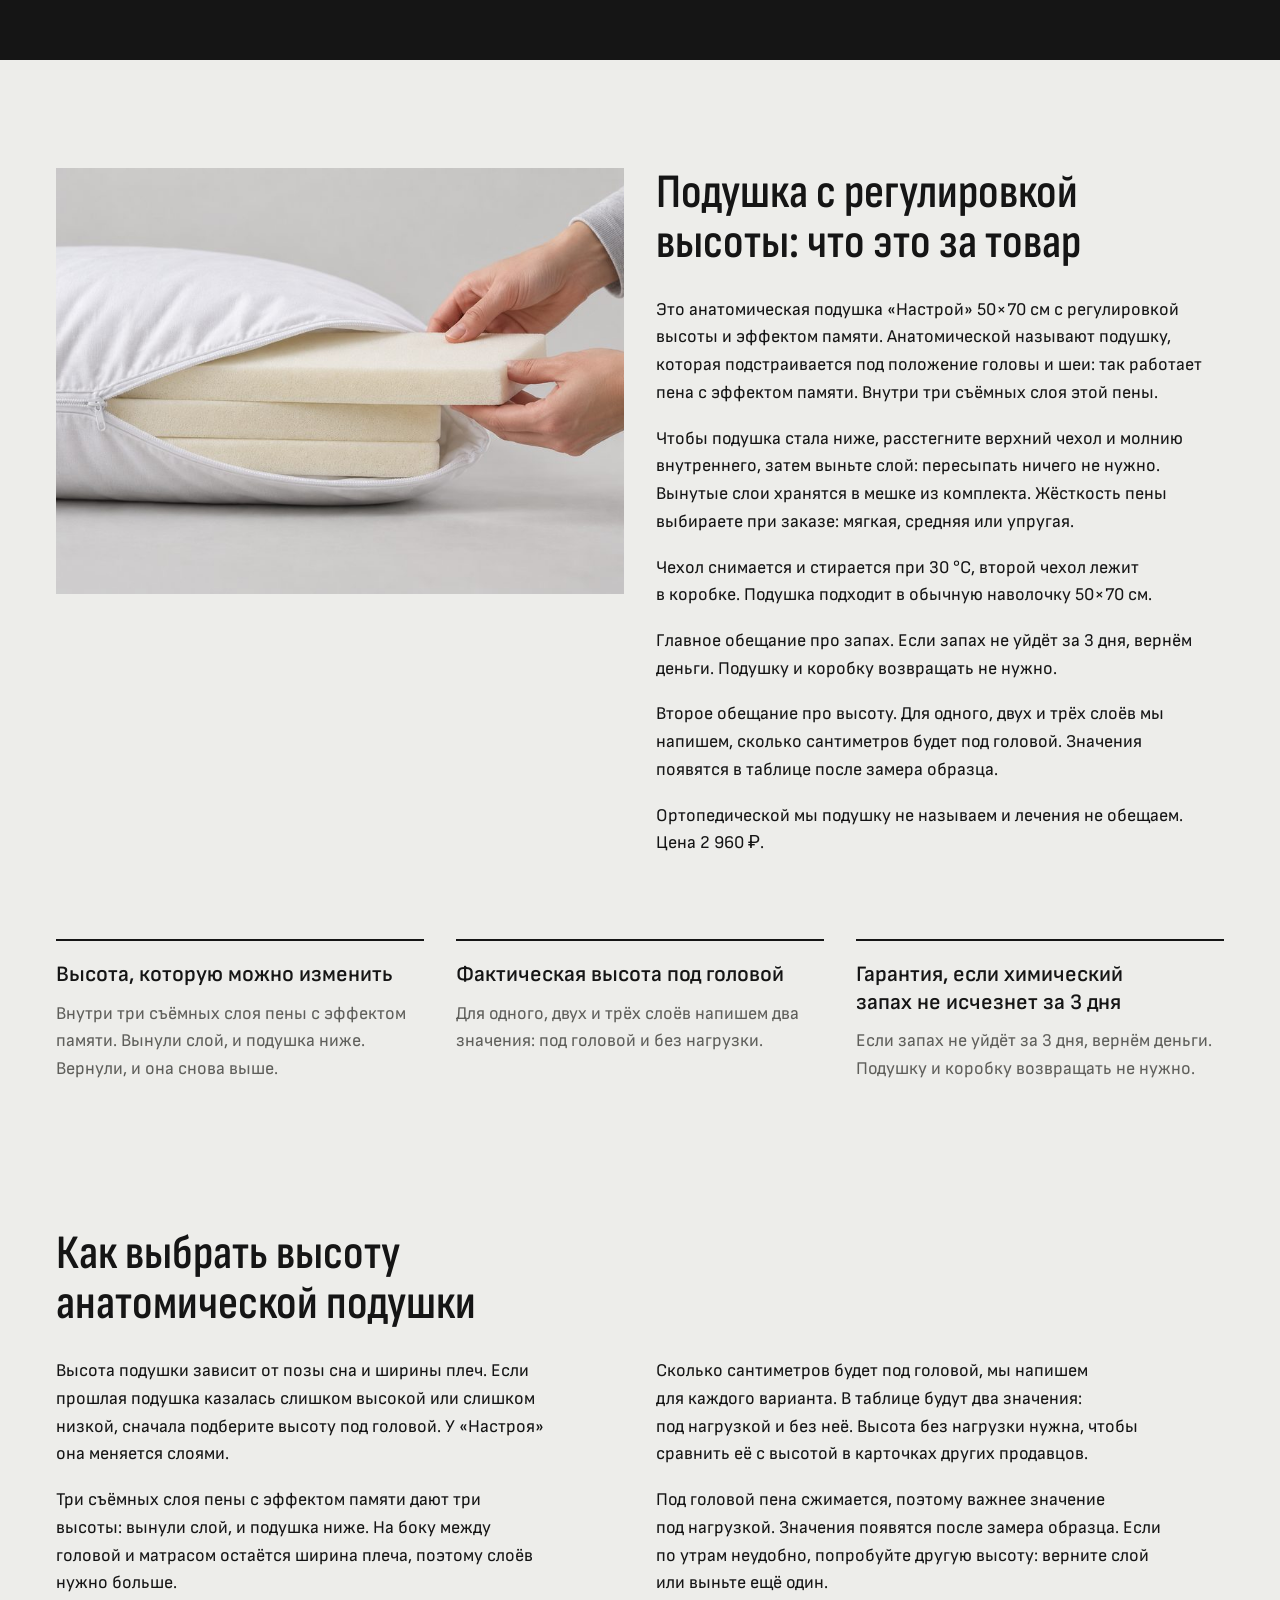
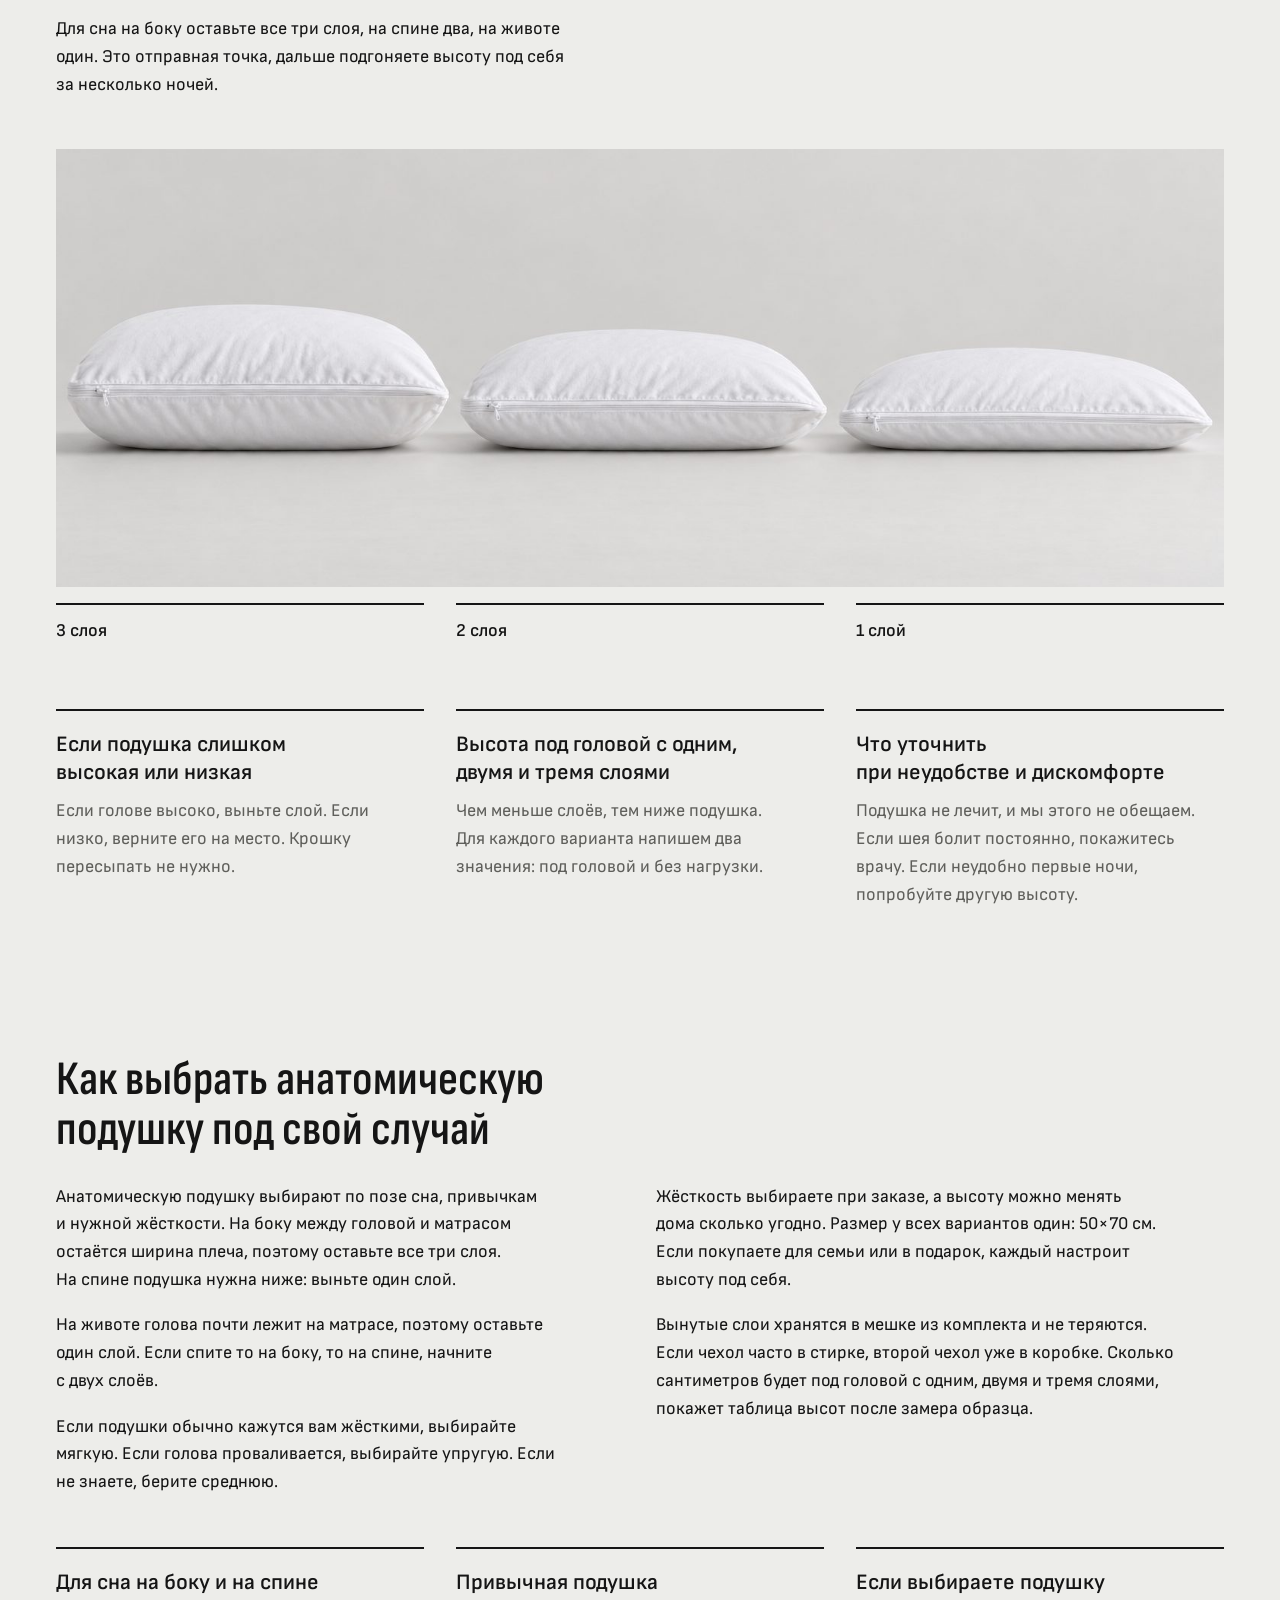
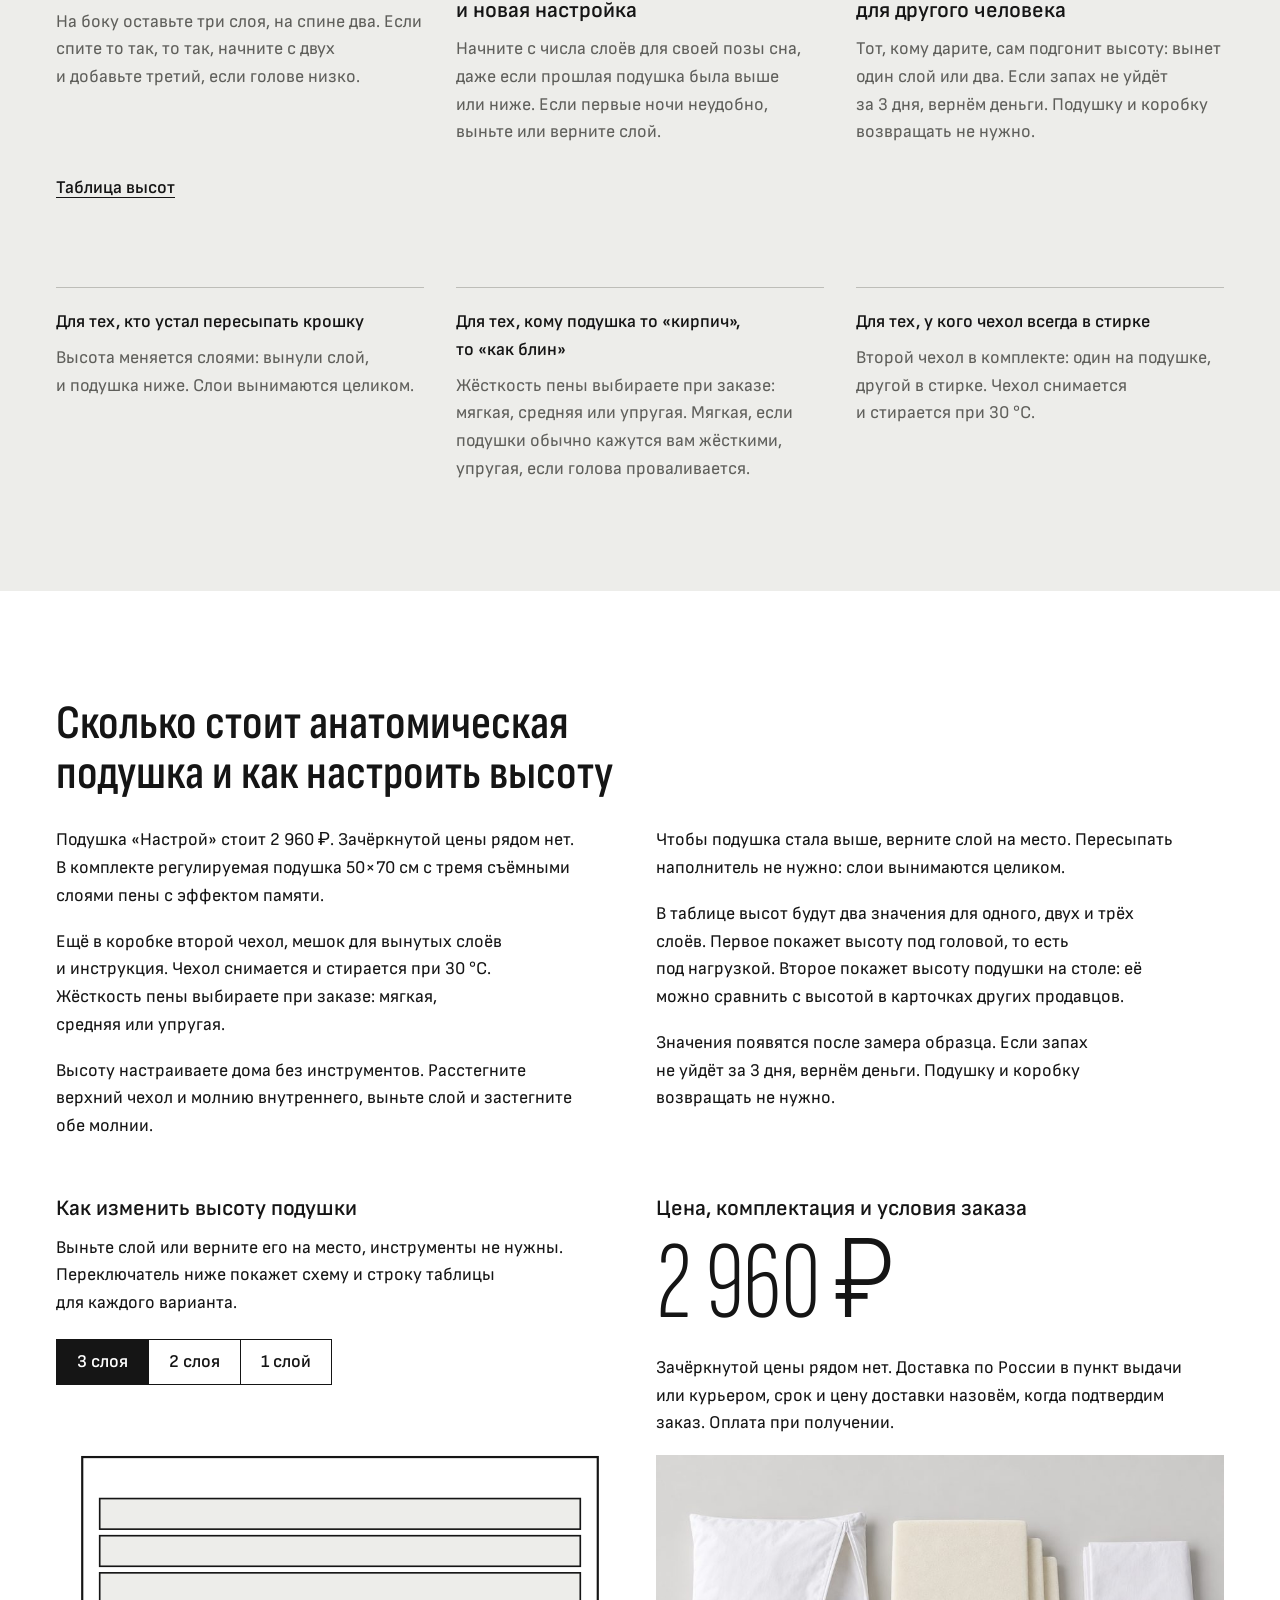
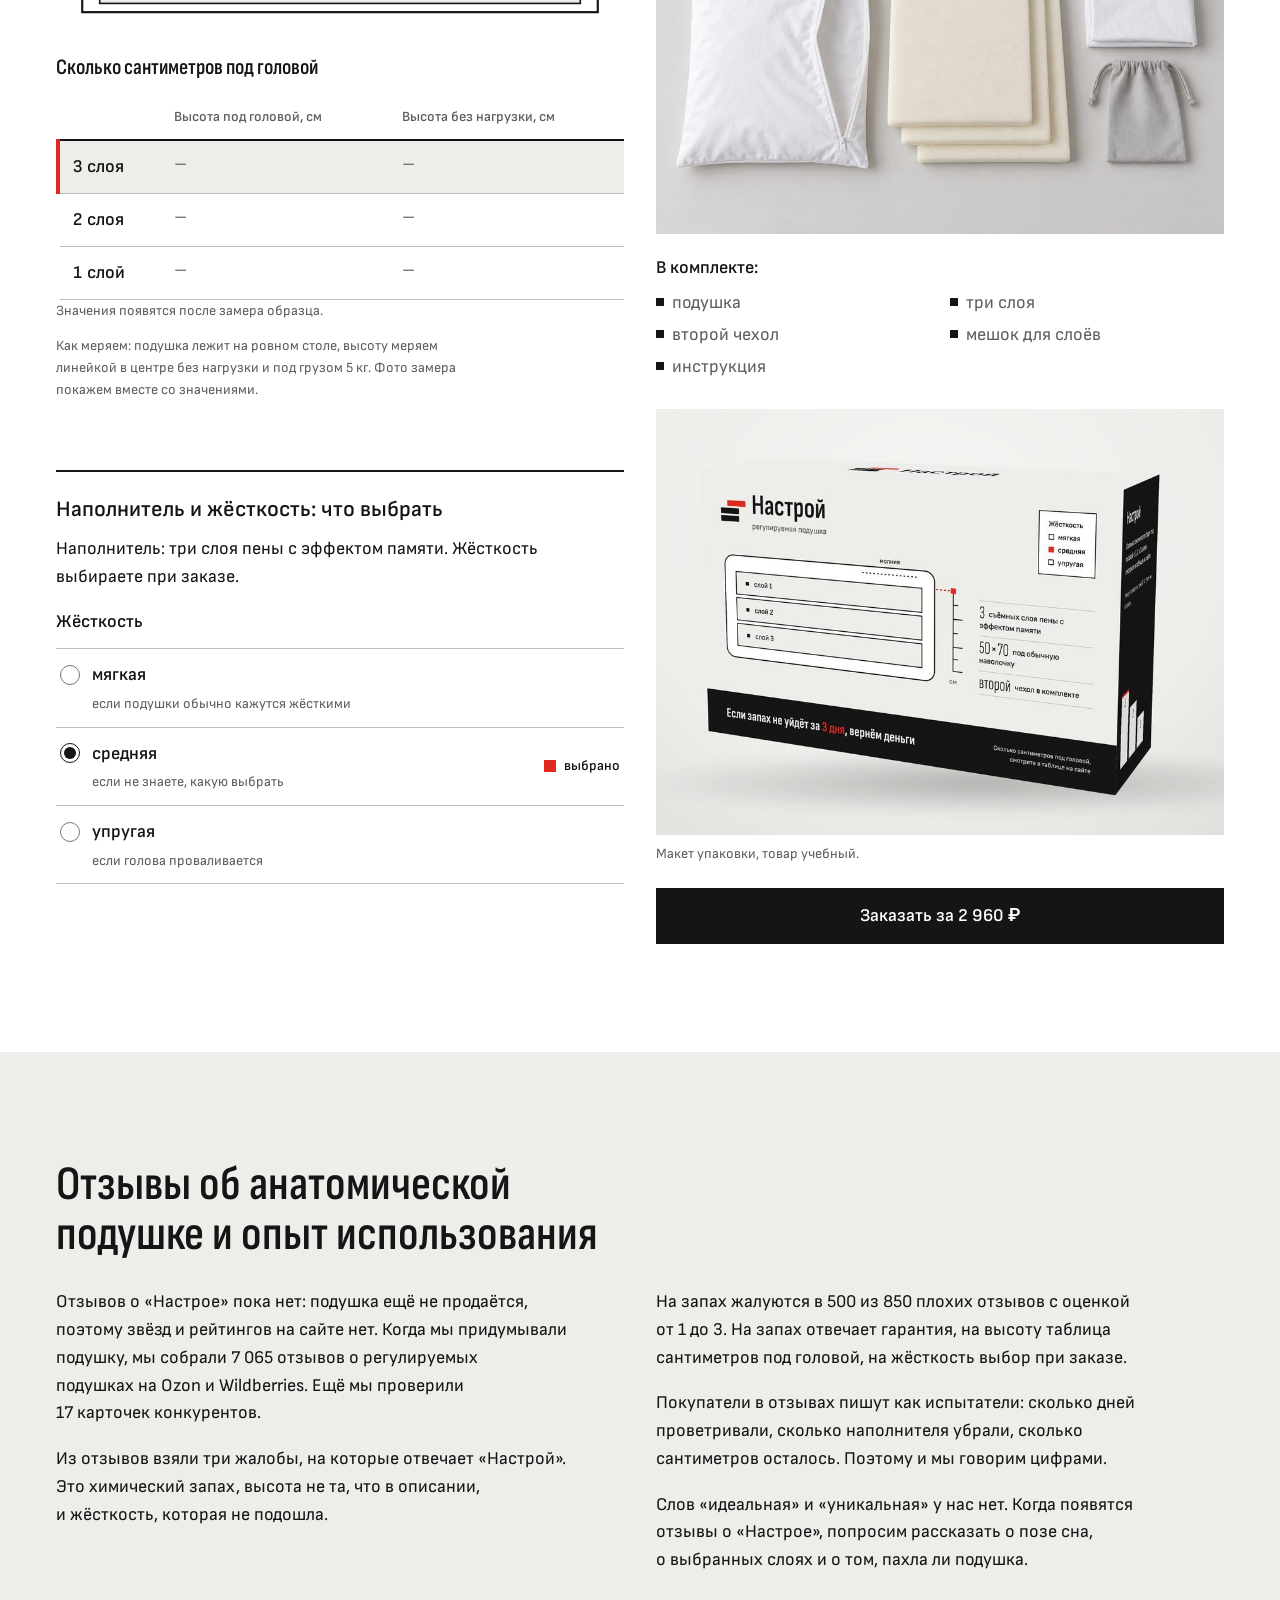
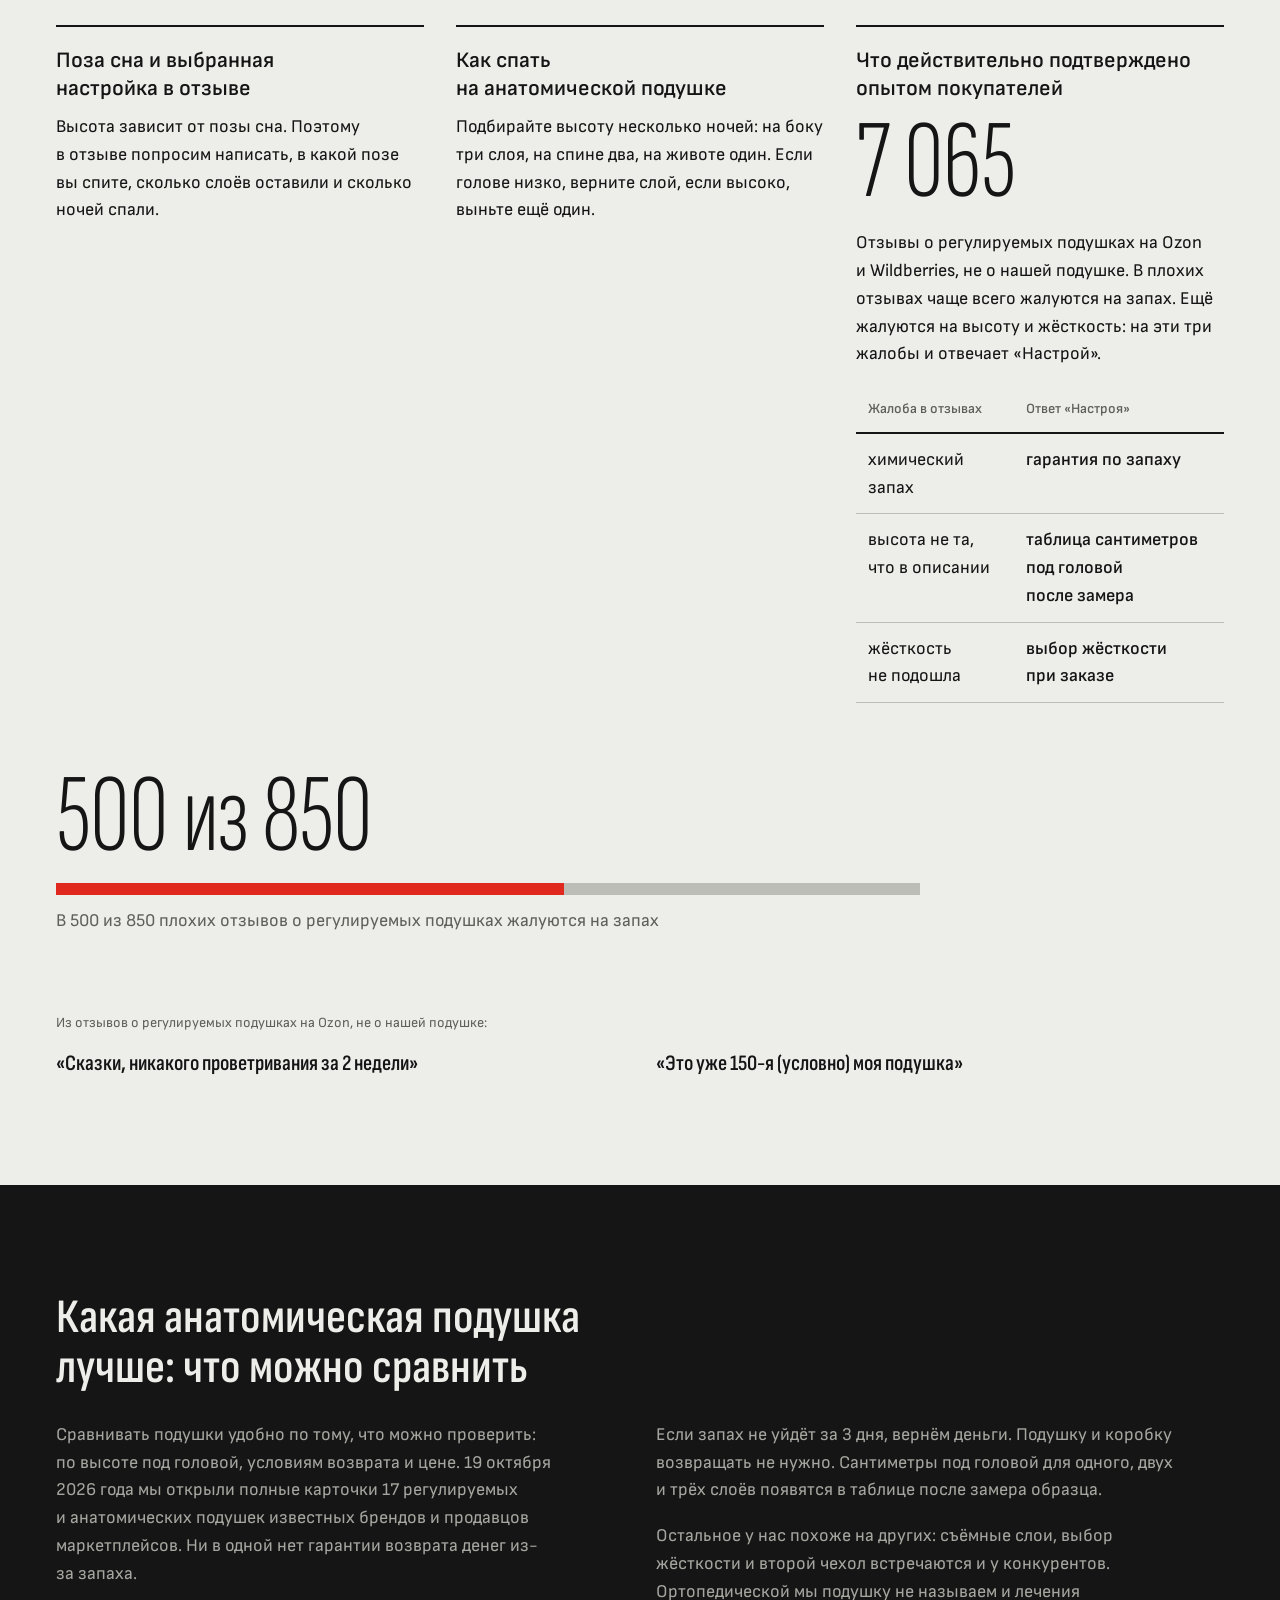
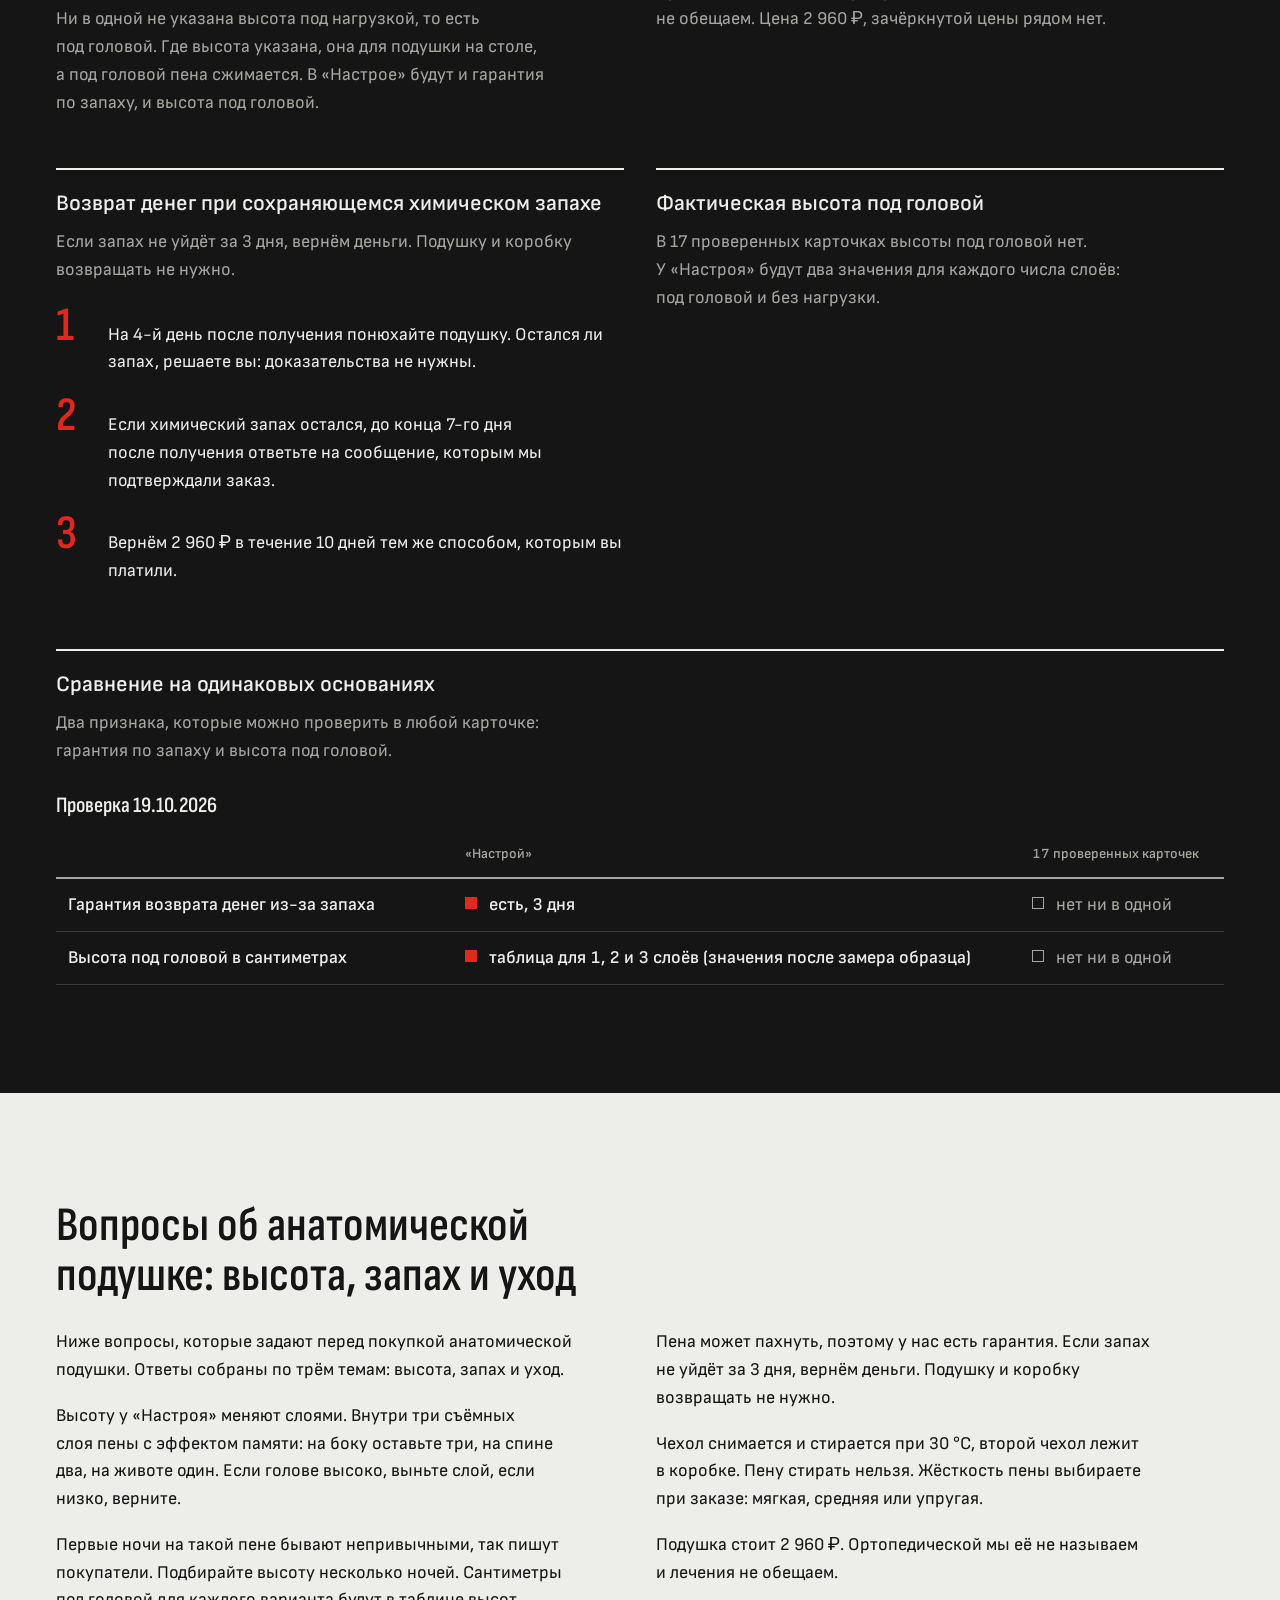
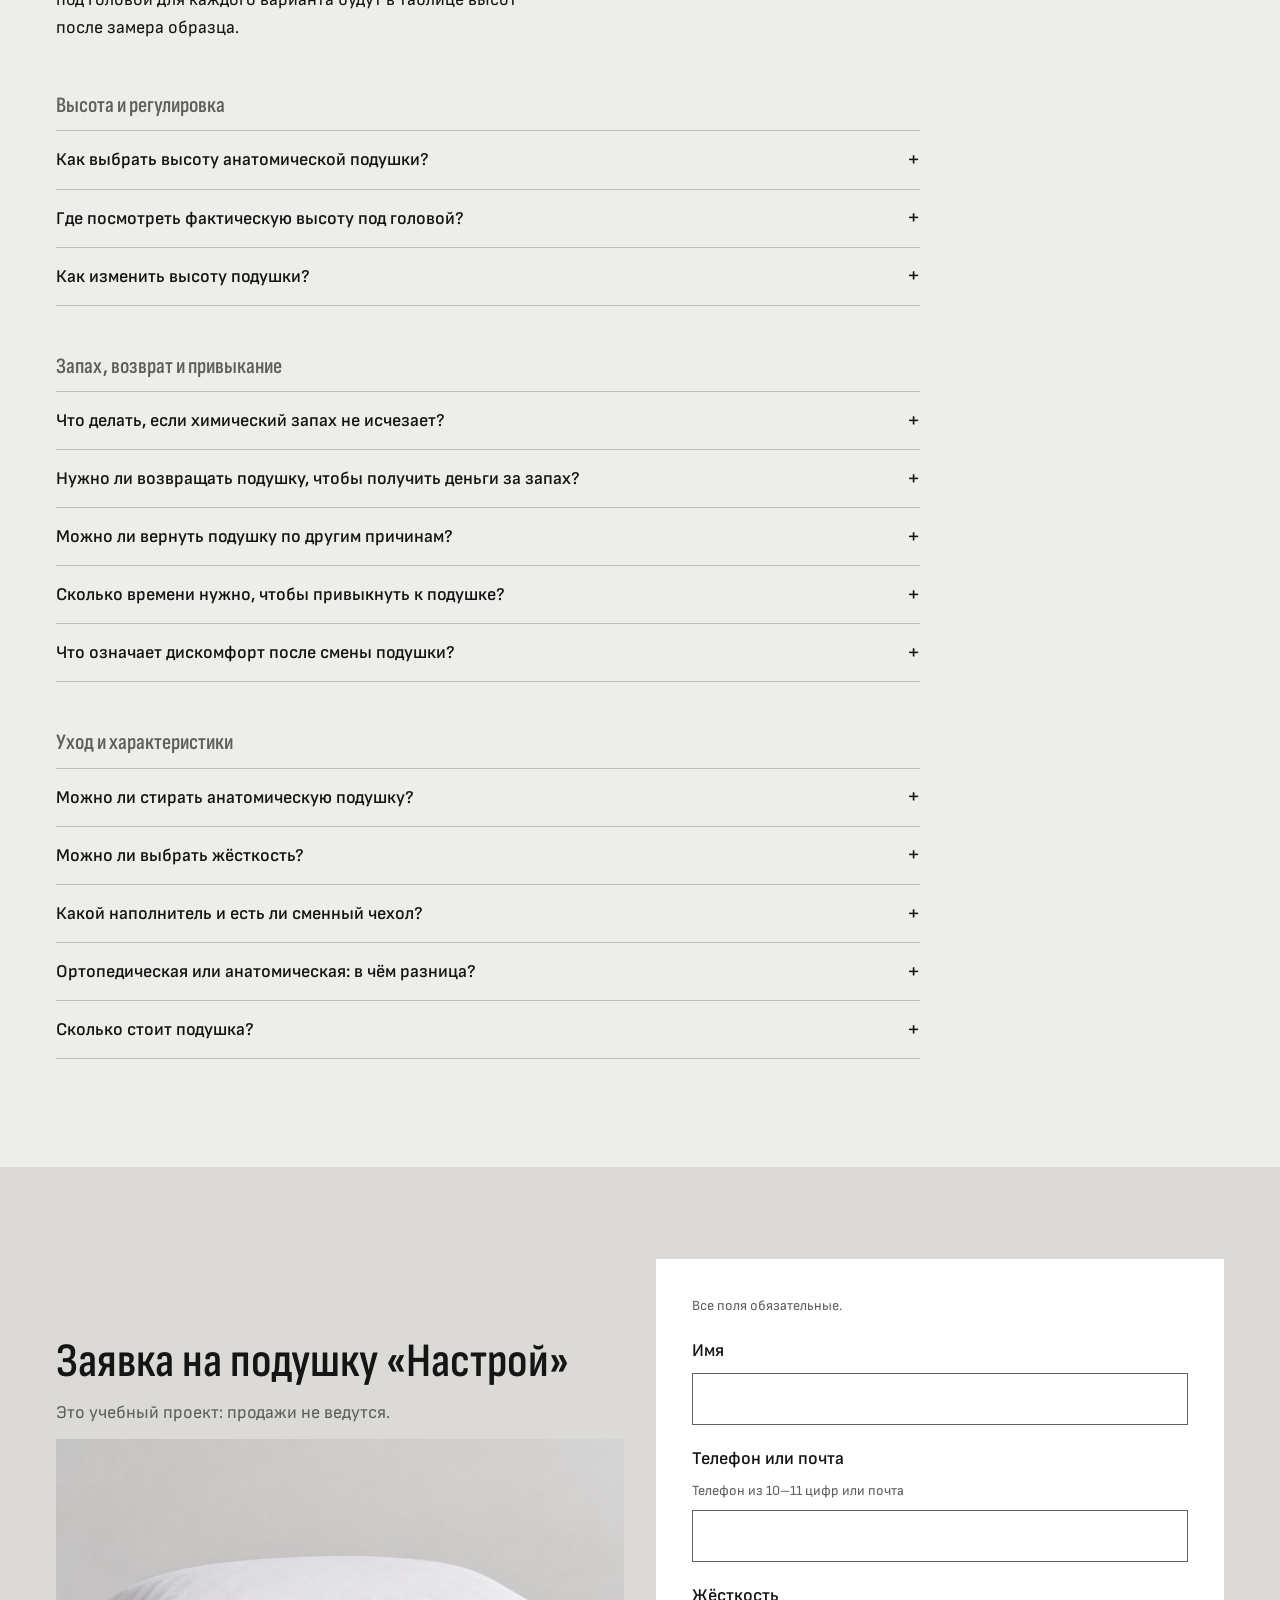
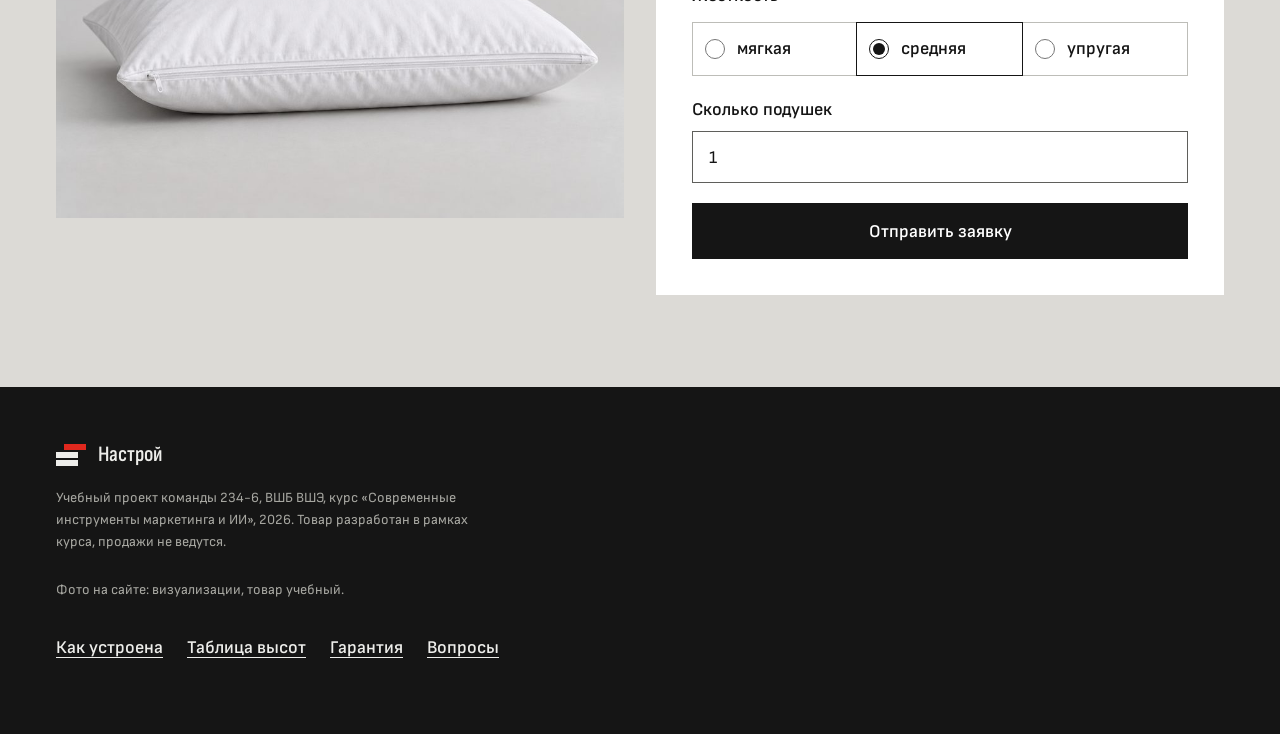
==== commit 46667db4: "fix: способ замера без «примерно» по правилу голоса Co-Authored-By: Claude Opus 5.5 <noreply@anthrop" ====
--- a/index.html
+++ b/index.html
@@ -115,7 +115,7 @@
             <tbody><tr data-layers="3"><th scope="row">3 слоя</th><td><span aria-hidden="true">–</span><span class="sr">значение после замера</span></td><td><span aria-hidden="true">–</span><span class="sr">значение после замера</span></td></tr><tr data-layers="2"><th scope="row">2 слоя</th><td><span aria-hidden="true">–</span><span class="sr">значение после замера</span></td><td><span aria-hidden="true">–</span><span class="sr">значение после замера</span></td></tr><tr data-layers="1"><th scope="row">1 слой</th><td><span aria-hidden="true">–</span><span class="sr">значение после замера</span></td><td><span aria-hidden="true">–</span><span class="sr">значение после замера</span></td></tr></tbody>
           </table>
           <p class="note">Значения появятся после замера образца.</p>
-          <p class="note">Как меряем: подушка лежит на ровном столе, высоту меряем линейкой в центре без нагрузки и под грузом 5 кг, это примерно вес головы. Фото замера покажем вместе со значениями.</p>
+          <p class="note">Как меряем: подушка лежит на ровном столе, высоту меряем линейкой в центре без нагрузки и под грузом 5 кг. Фото замера покажем вместе со значениями.</p>
         </div>
       </div>
       <div class="how-fill">
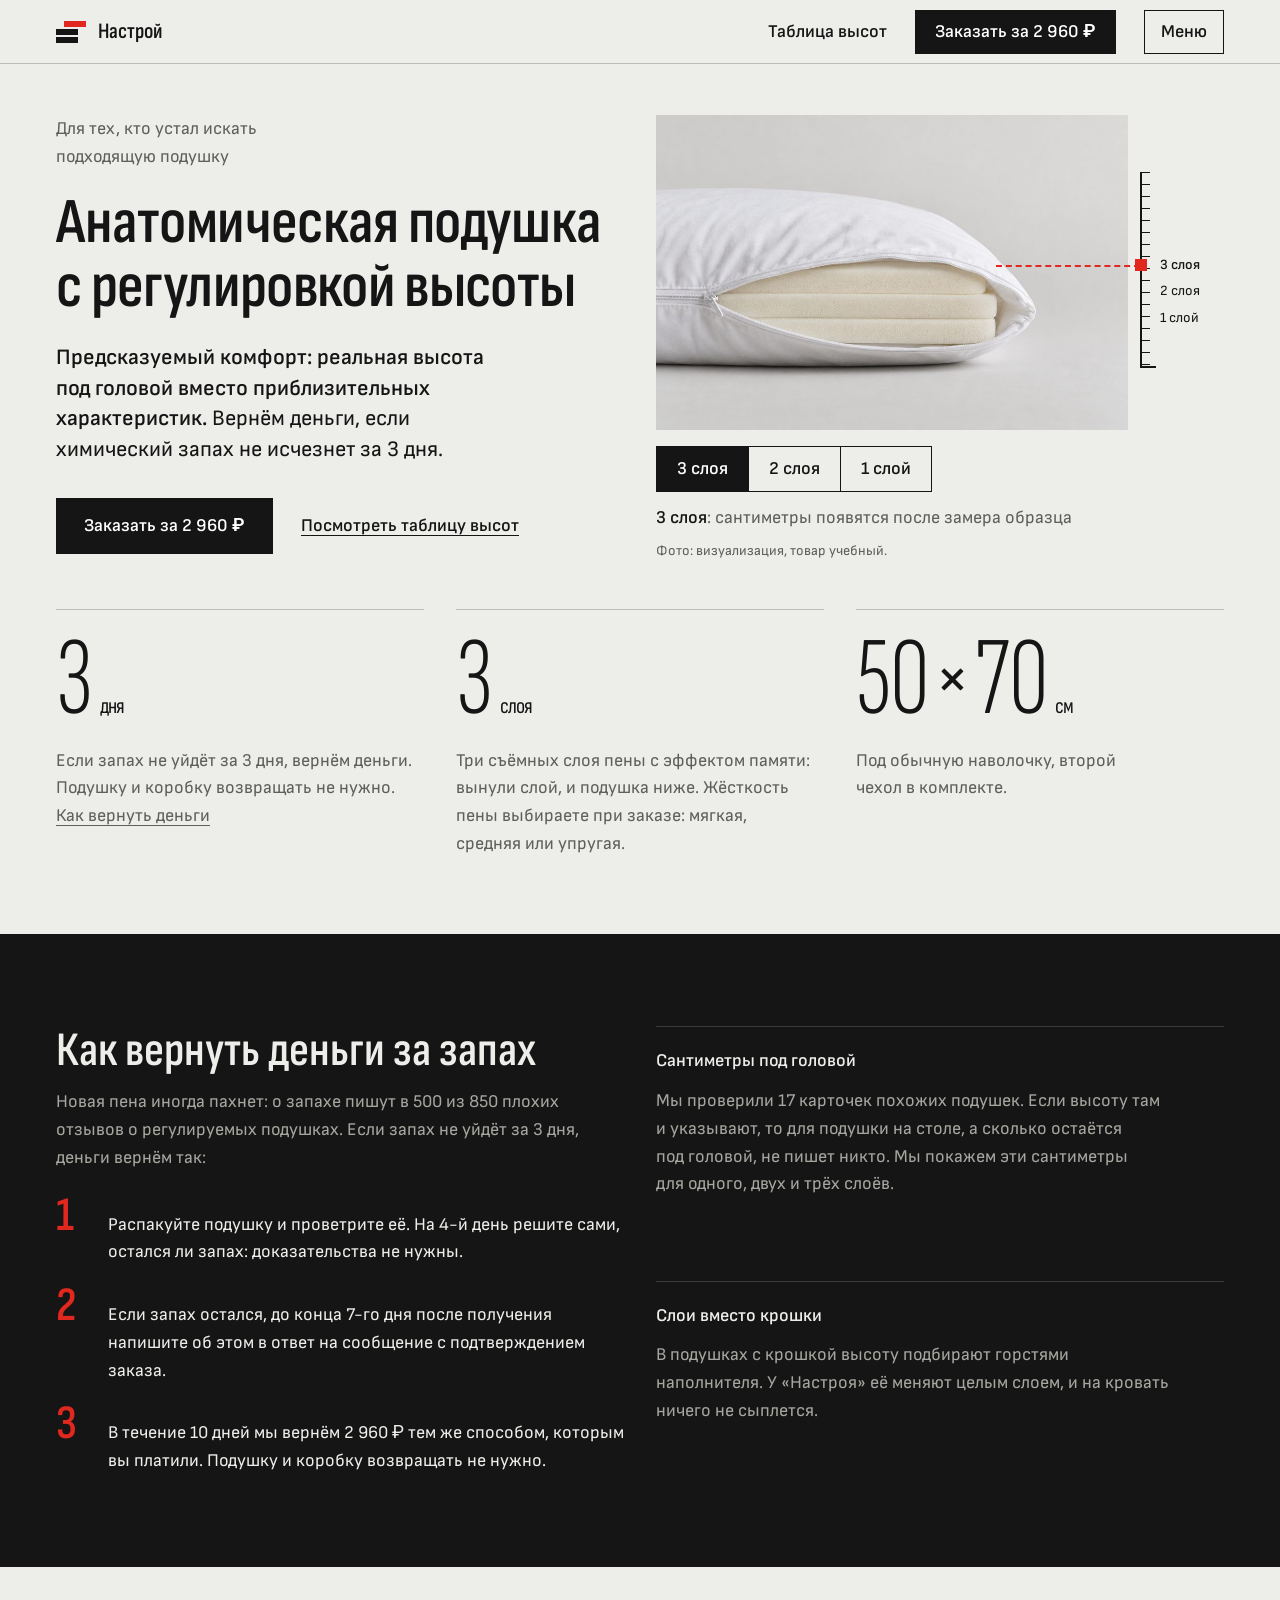
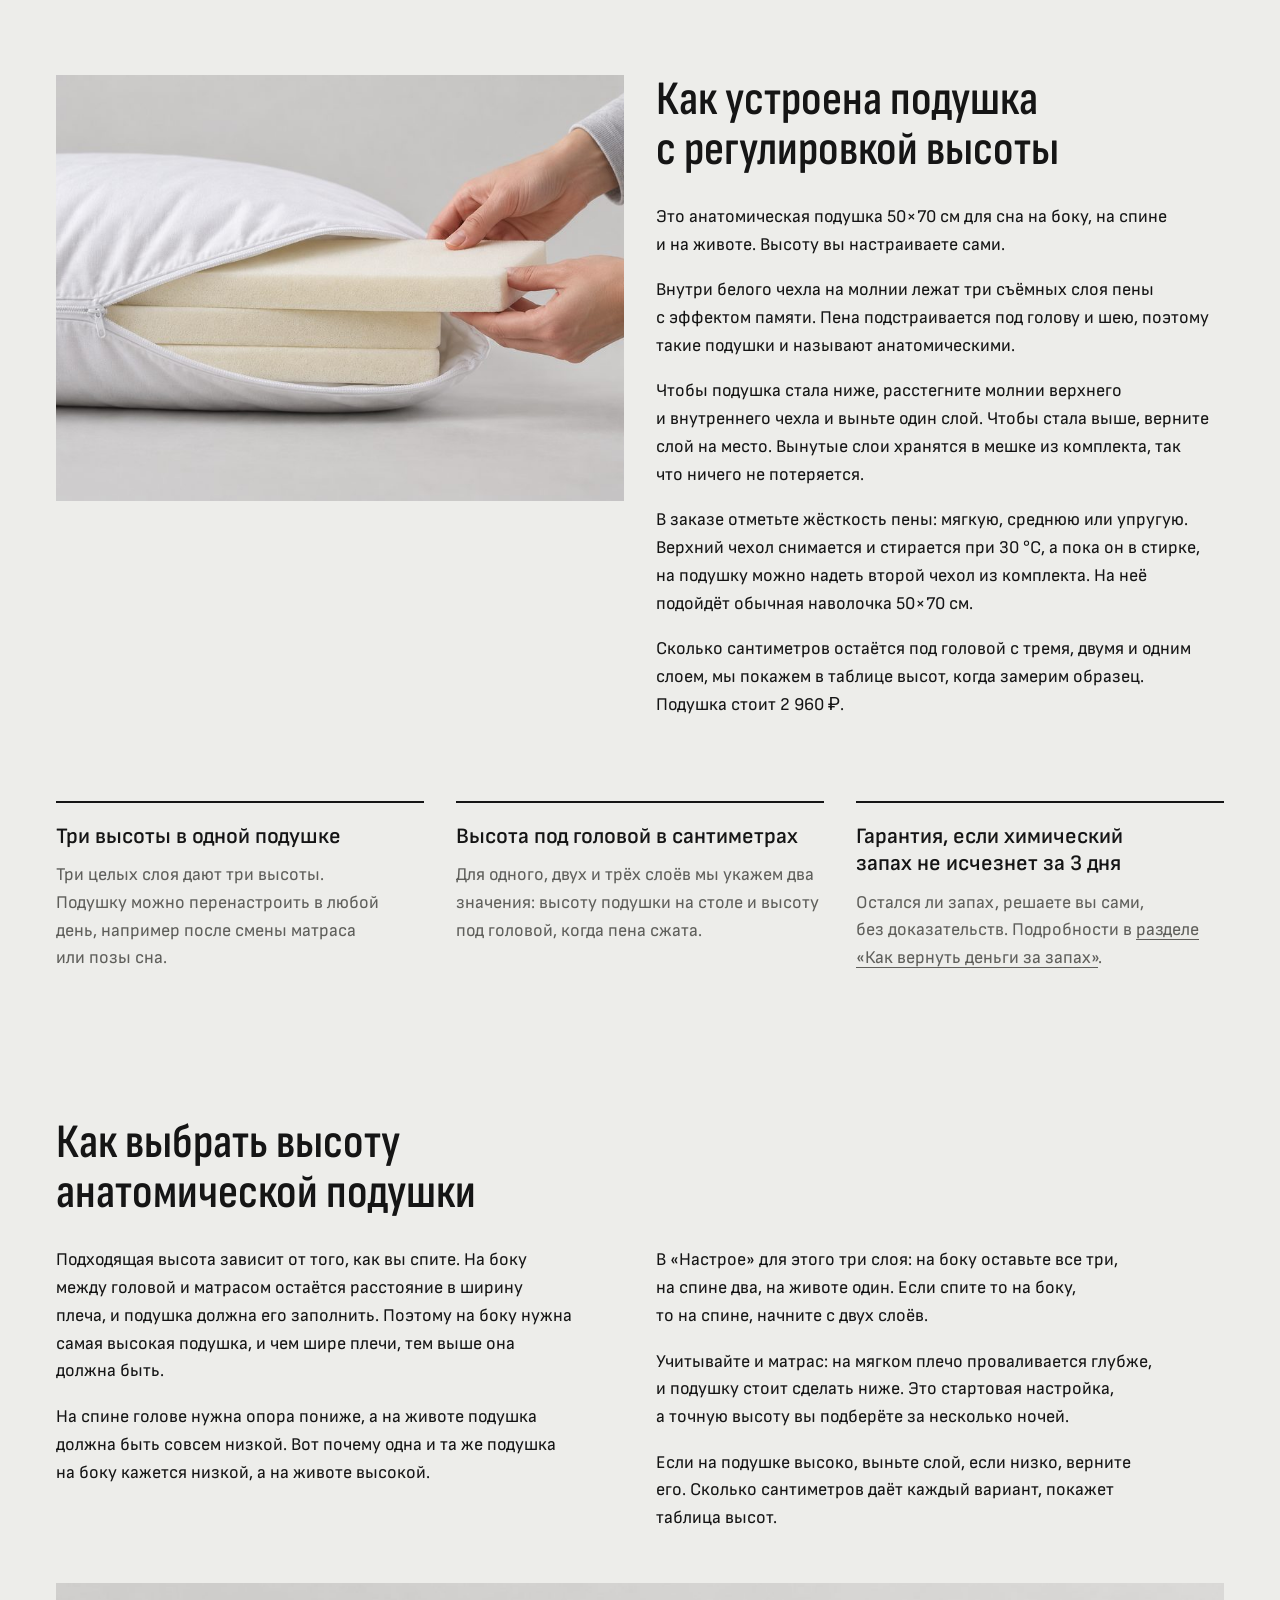
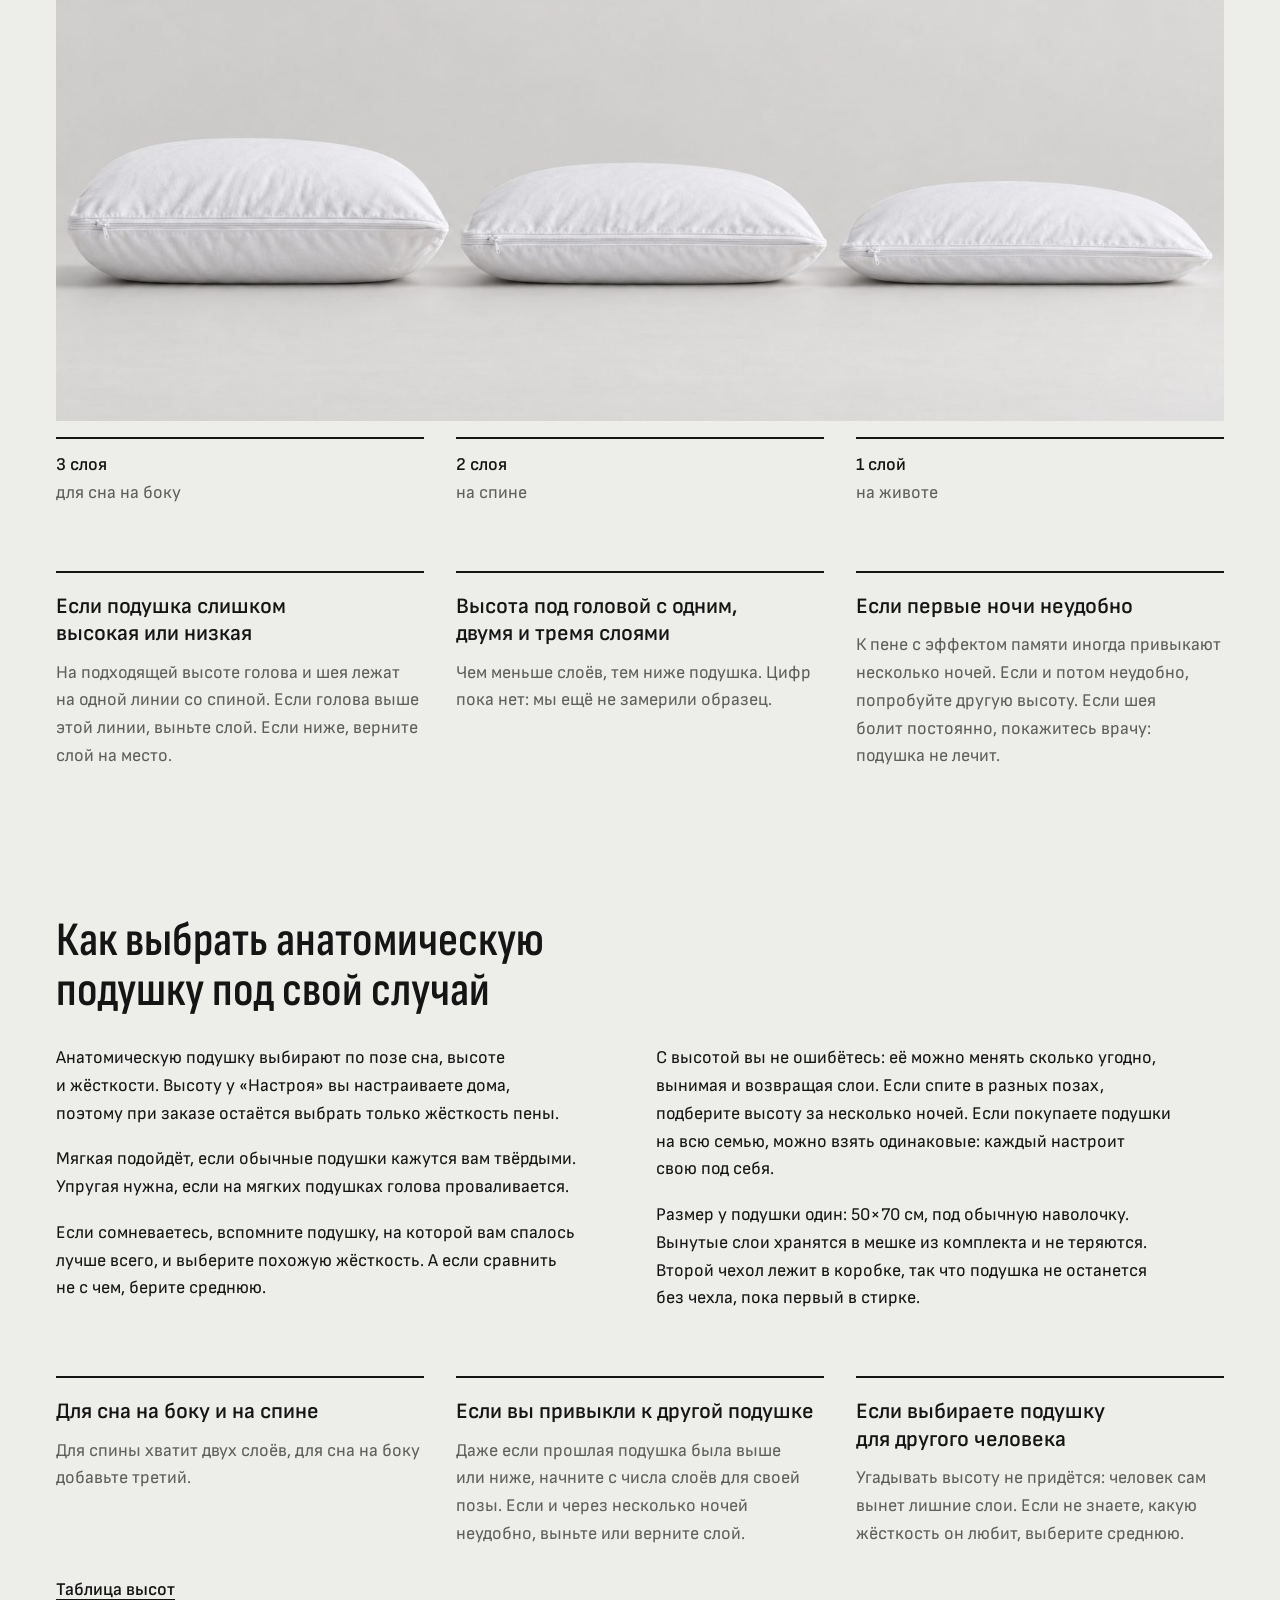
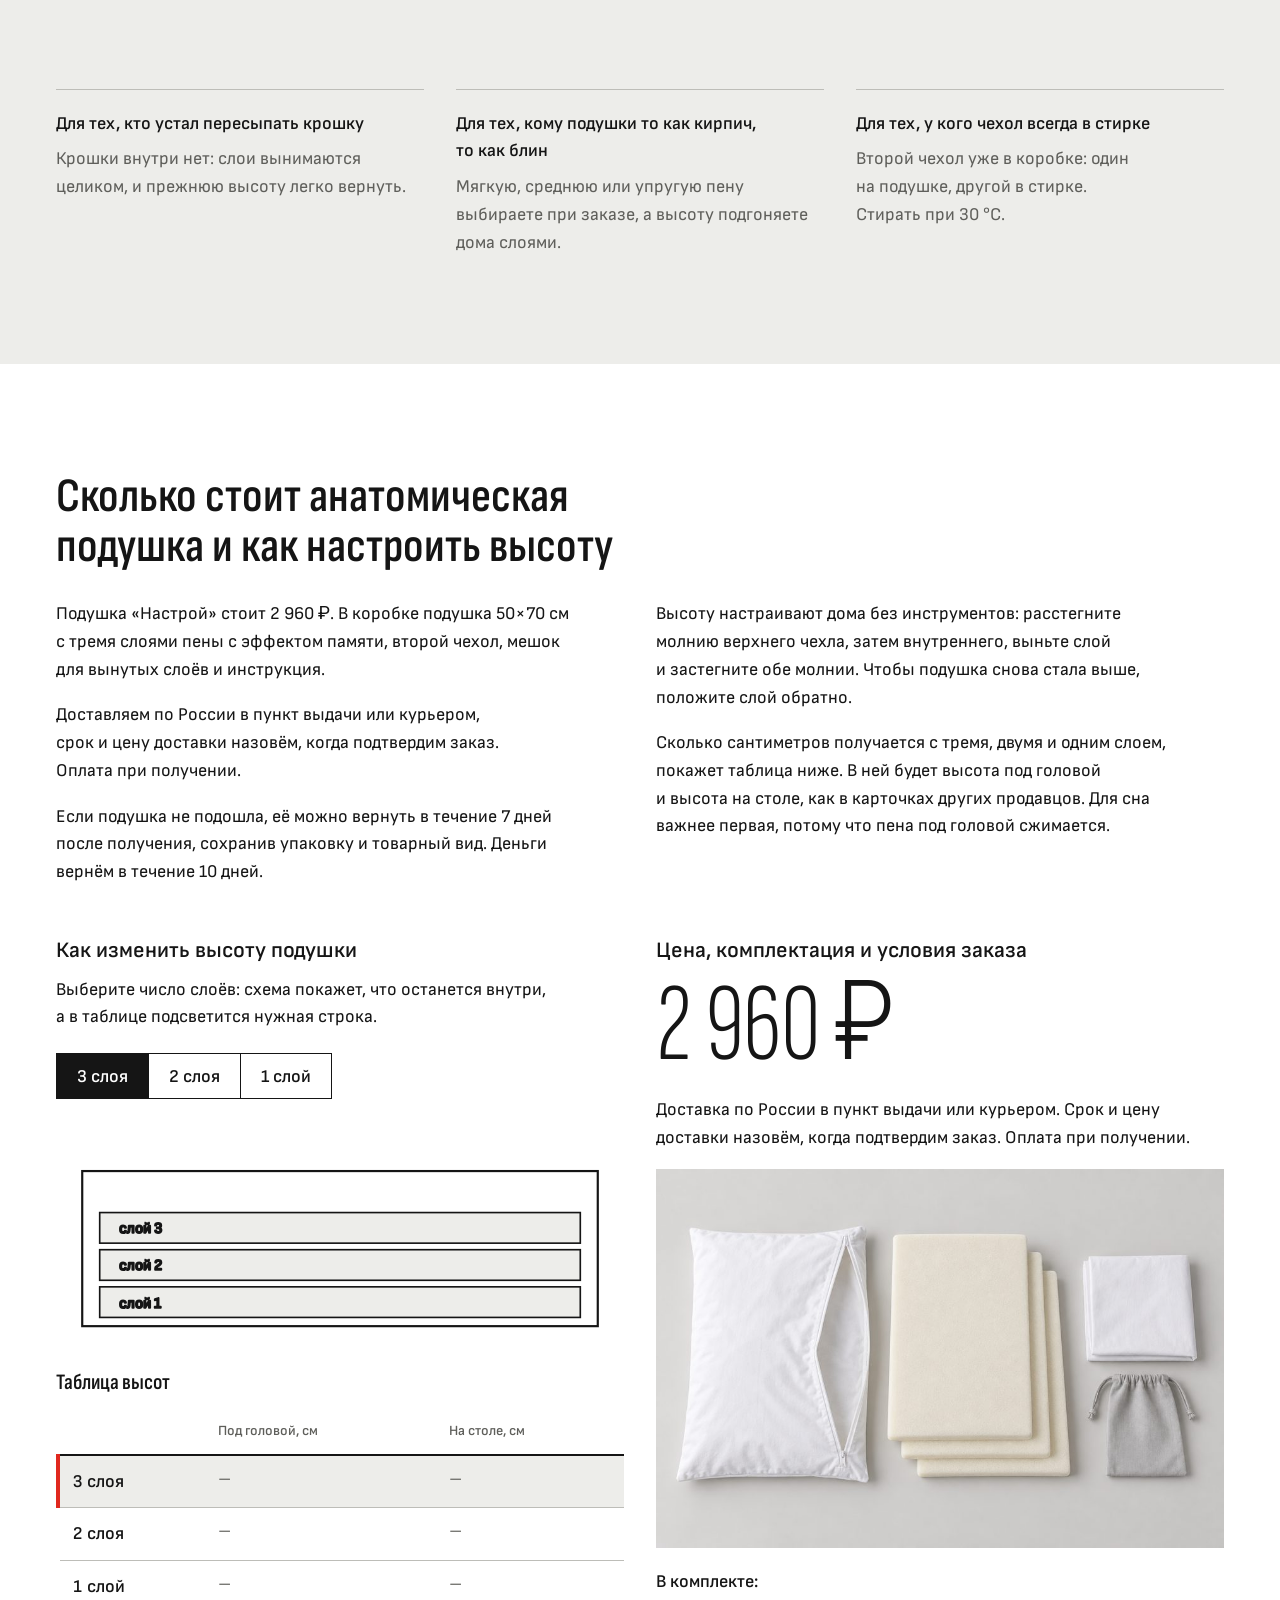
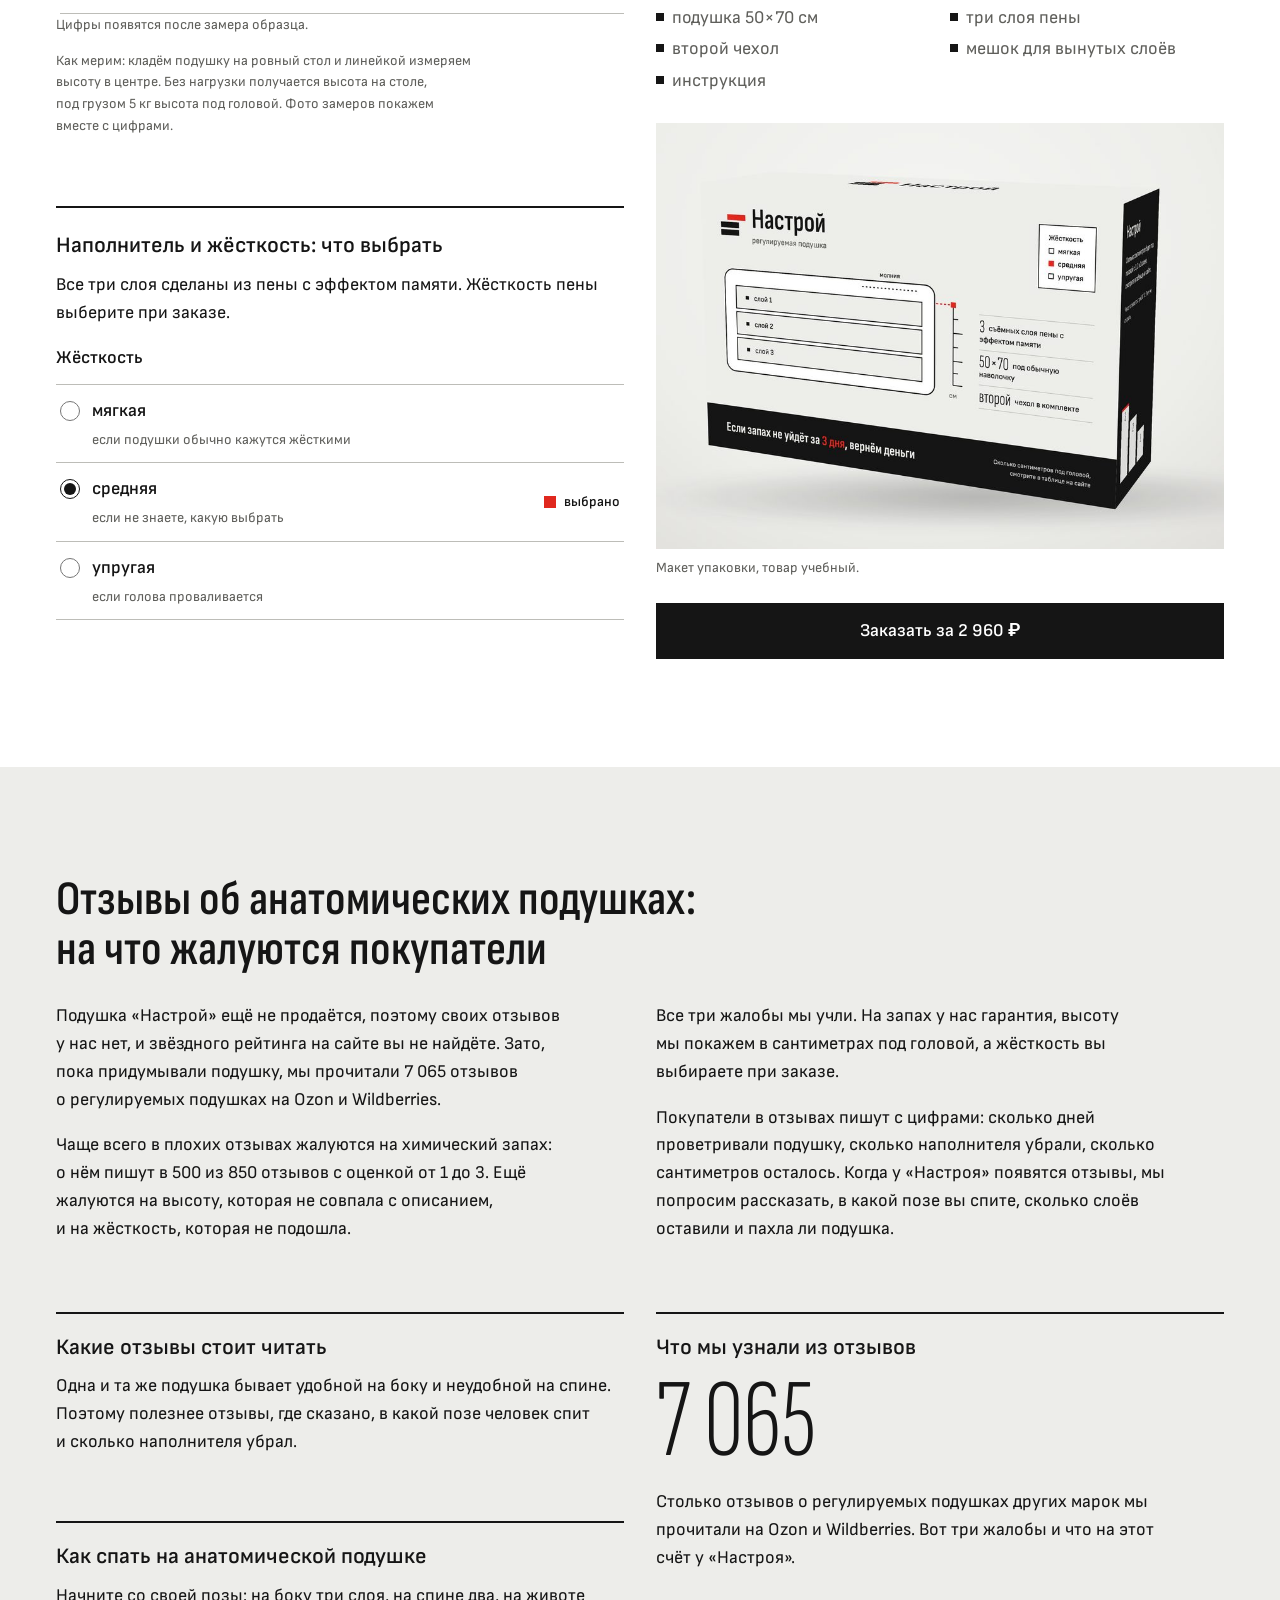
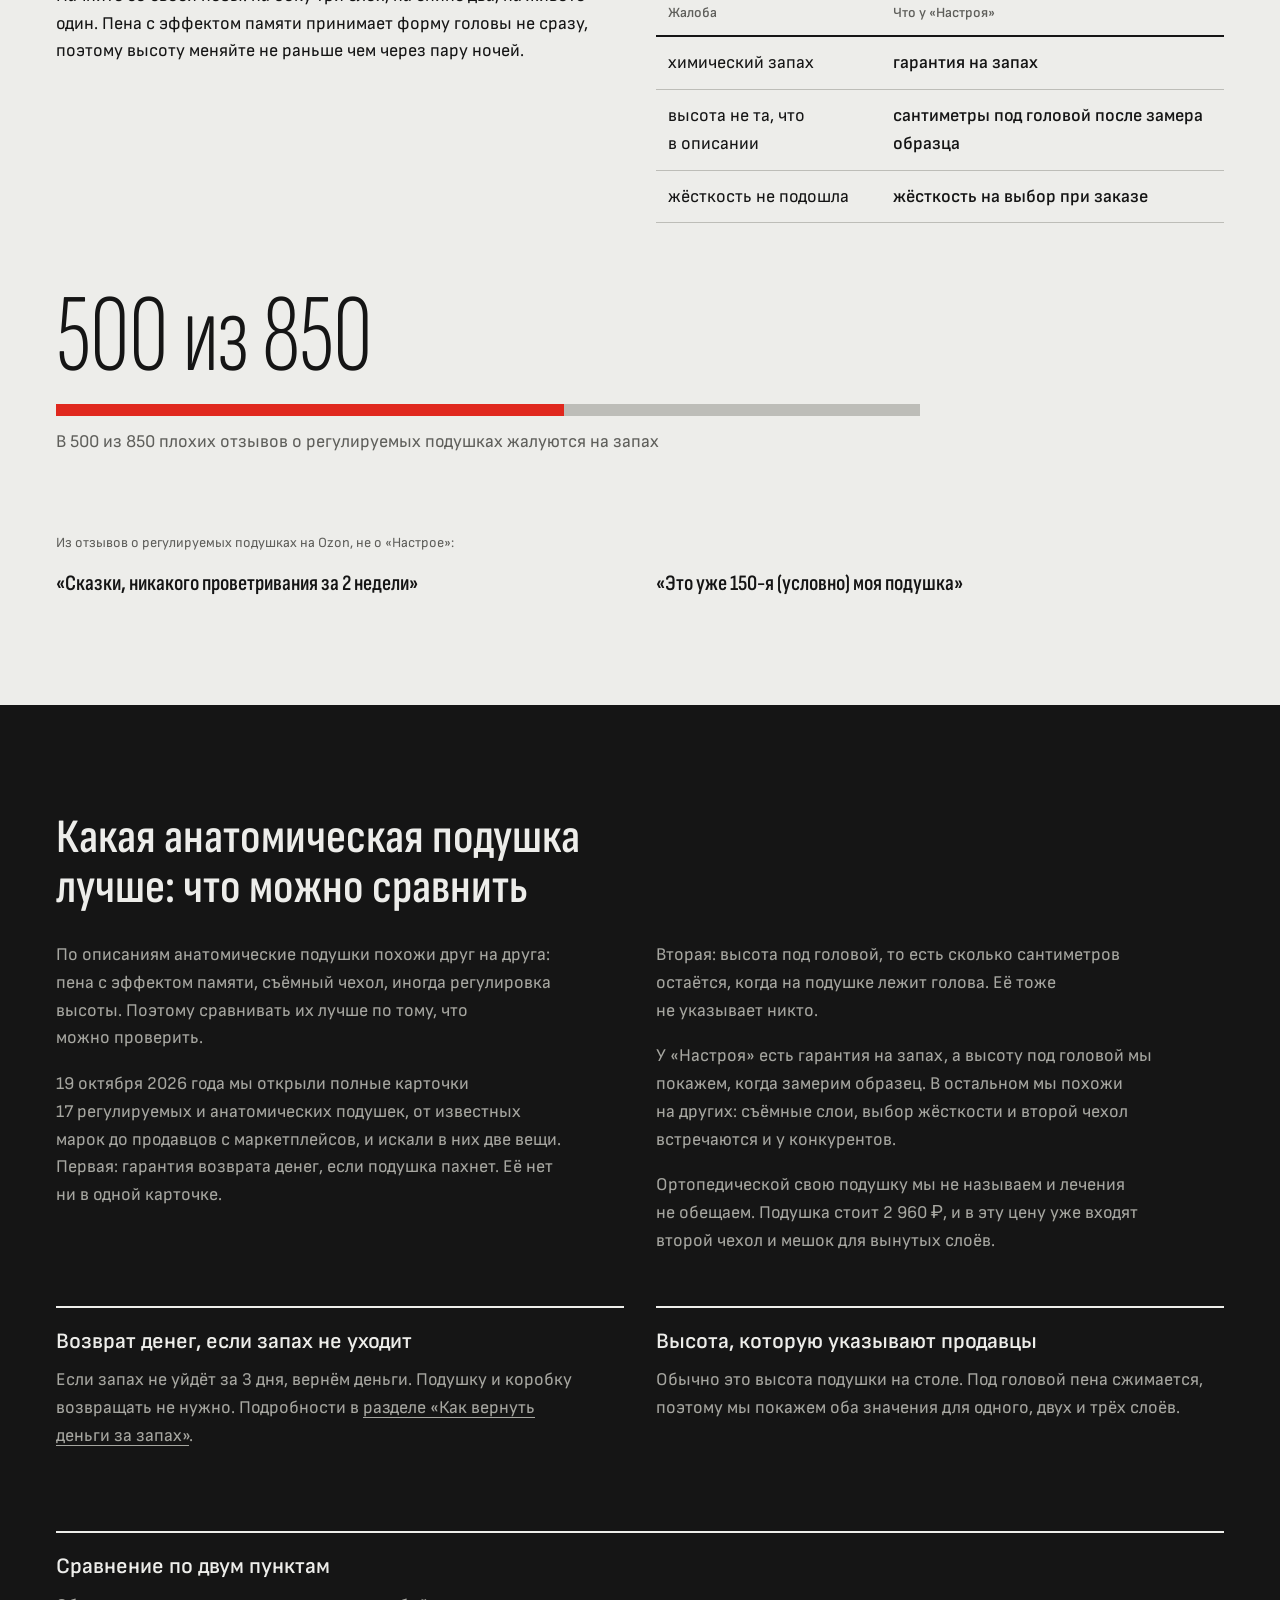
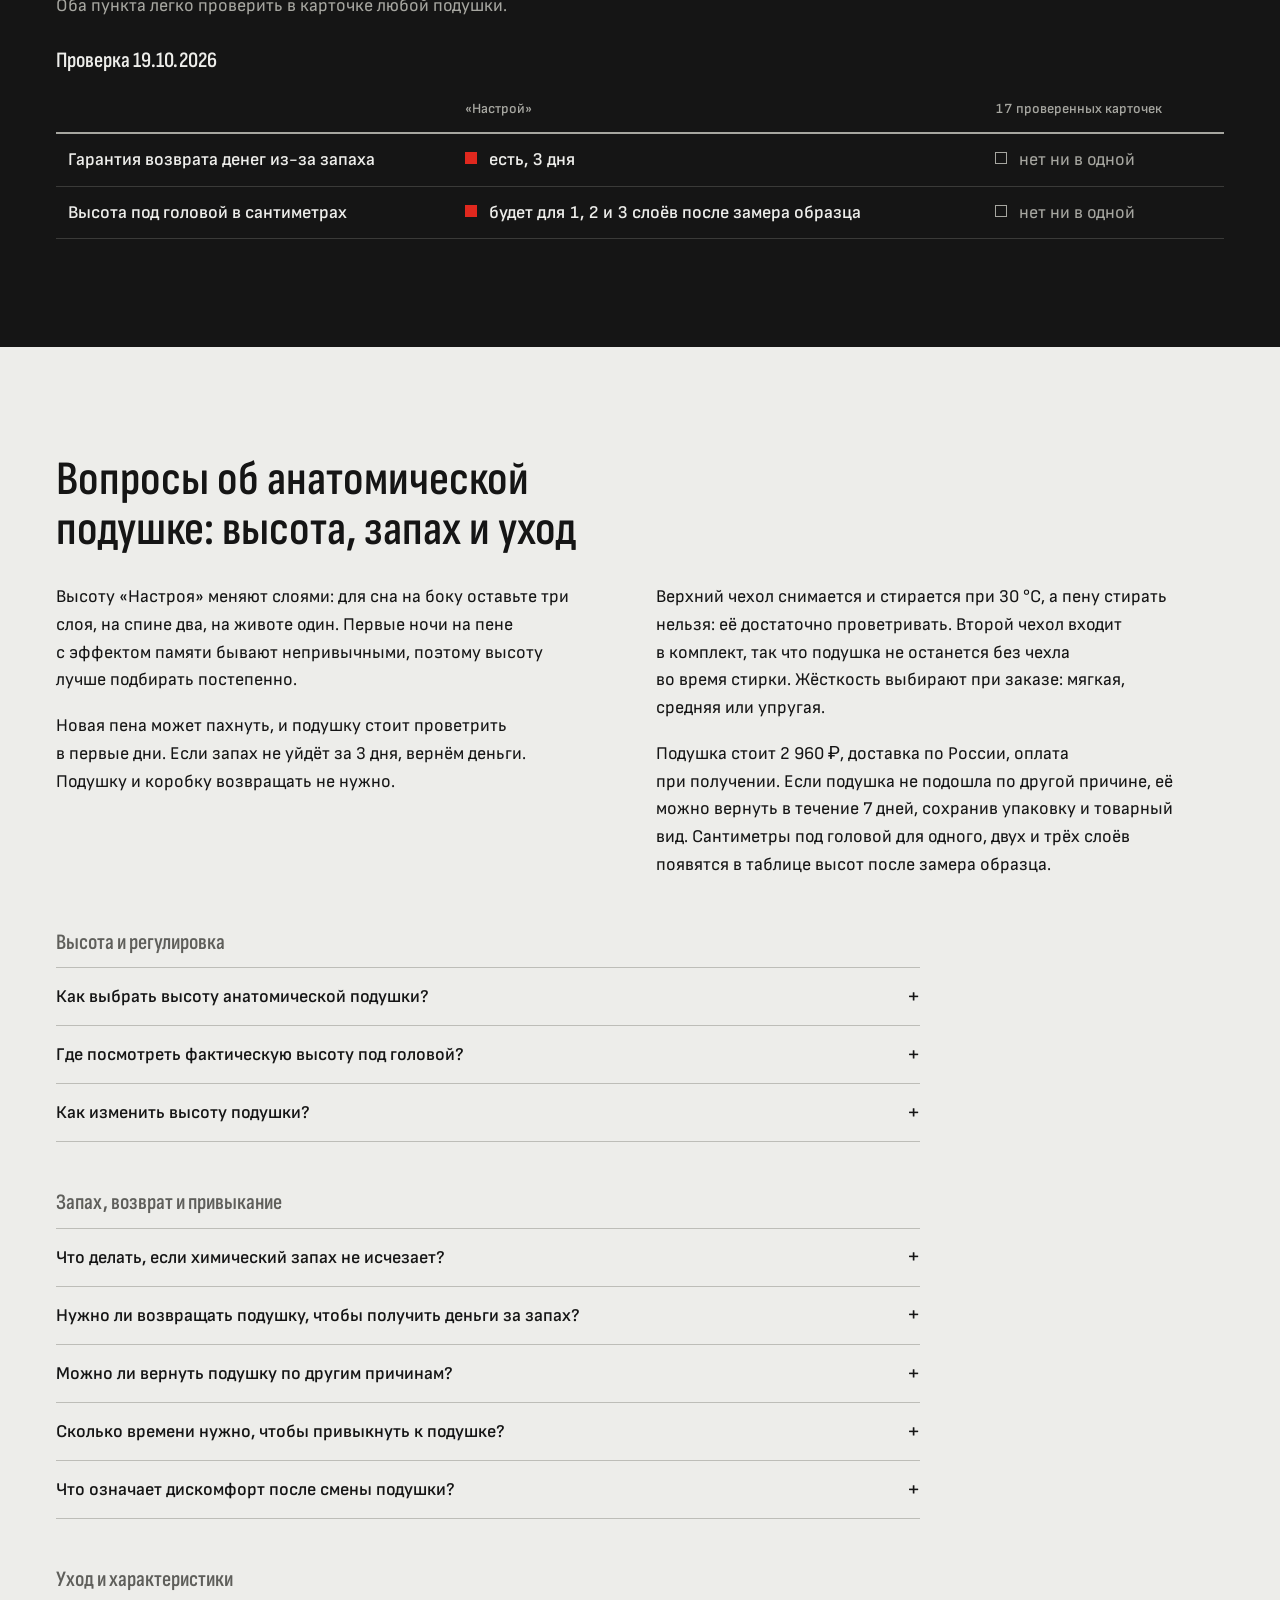
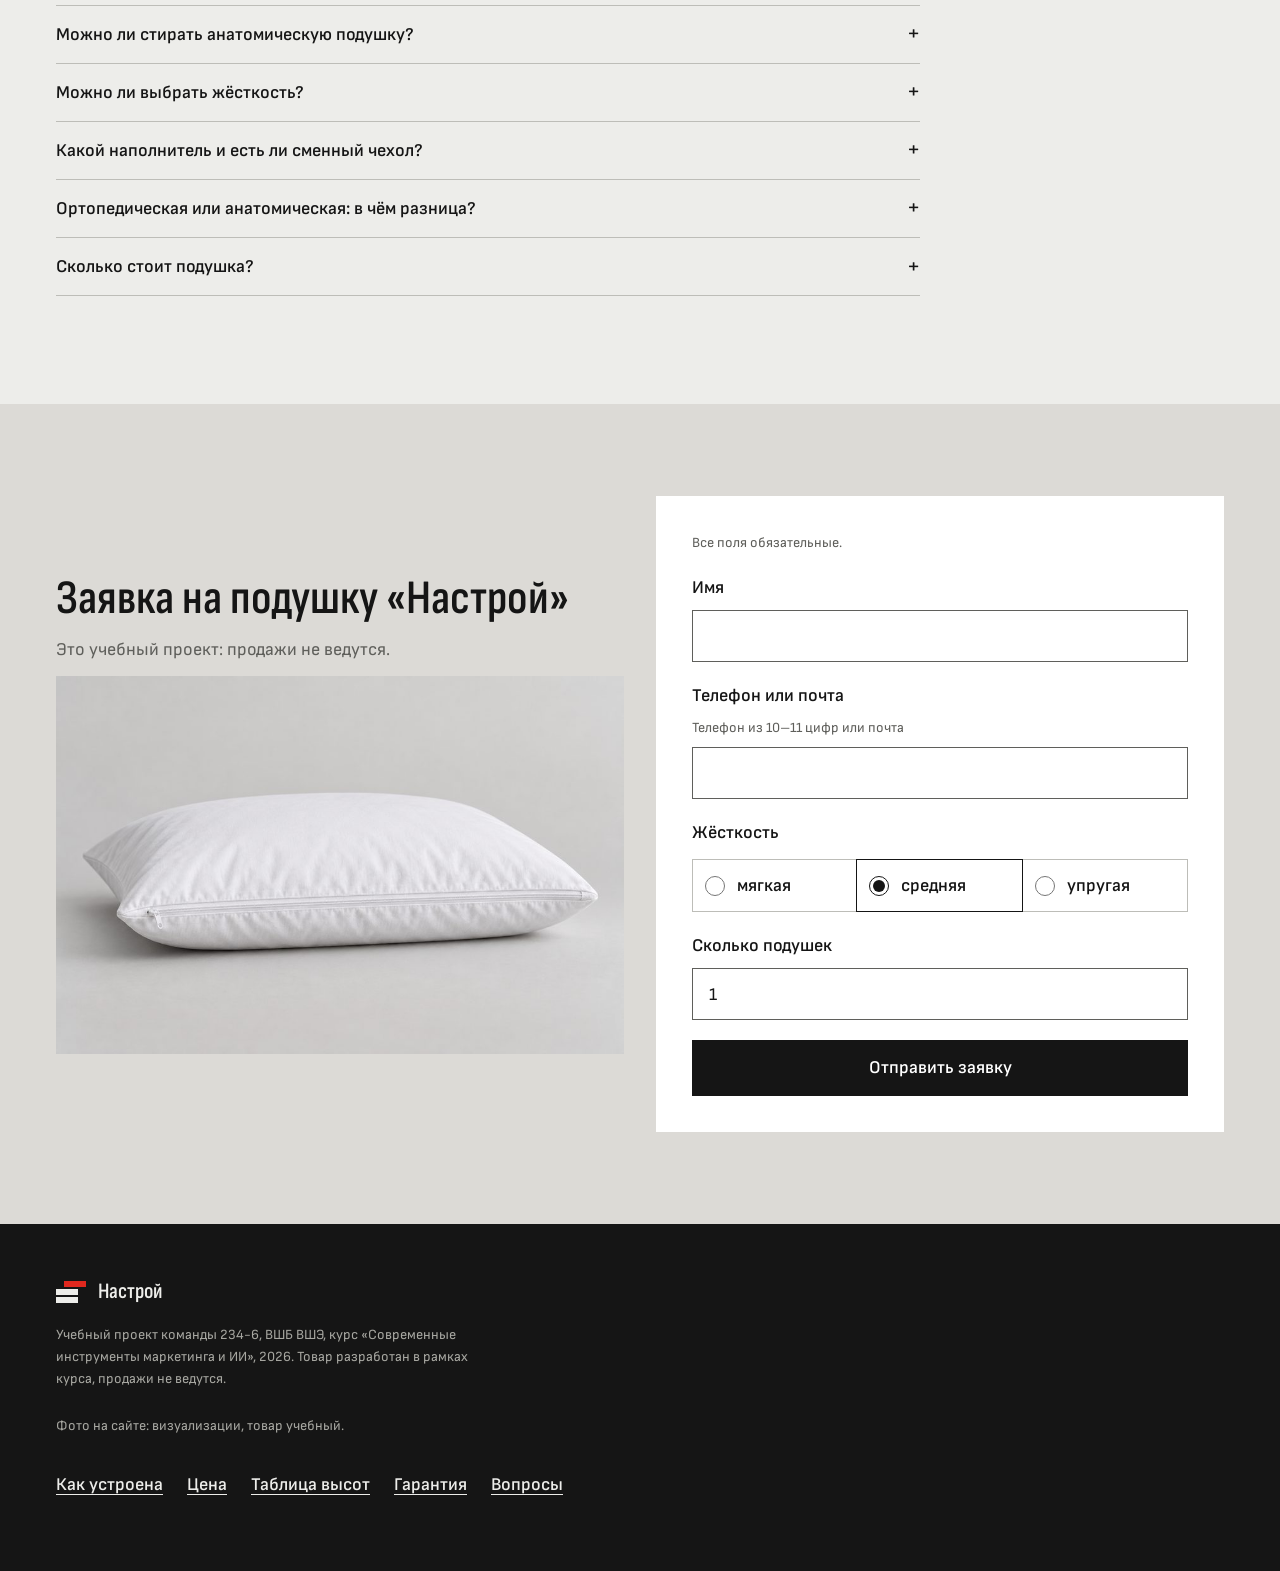
==== commit e5e08cfc: "fix: тексты сайта переписаны по образцу сайтов конкурентов Гарантия полной фразой только там, где о " ====
--- a/index.html
+++ b/index.html
@@ -8,11 +8,11 @@
 <meta property="og:locale" content="ru_RU">
 <meta property="og:site_name" content="Настрой">
 <meta property="og:title" content="Анатомическая подушка с регулировкой высоты | Настрой">
-<meta property="og:description" content="Анатомическая подушка с регулировкой высоты. Если запах не уйдёт за 3 дня, вернём деньги. Три съёмных слоя пены с эффектом памяти, таблица высот после замера.">
+<meta property="og:description" content="Анатомическая подушка с регулировкой высоты. Если запах не уйдёт за 3 дня, вернём деньги. Внутри три съёмных слоя пены с эффектом памяти, размер 50×70 см.">
 <meta property="og:url" content="https://salutgleb.github.io/nastroy-site/">
 <meta property="og:image" content="https://salutgleb.github.io/nastroy-site/img/profile_1600.jpg">
 <title>Анатомическая подушка с регулировкой высоты | Настрой</title>
-<meta name="description" content="Анатомическая подушка с регулировкой высоты. Если запах не уйдёт за 3 дня, вернём деньги. Три съёмных слоя пены с эффектом памяти, таблица высот после замера.">
+<meta name="description" content="Анатомическая подушка с регулировкой высоты. Если запах не уйдёт за 3 дня, вернём деньги. Внутри три съёмных слоя пены с эффектом памяти, размер 50×70 см.">
 <link rel="icon" href="img/mark.svg" type="image/svg+xml">
 <link rel="preconnect" href="https://fonts.googleapis.com">
 <link rel="preconnect" href="https://fonts.gstatic.com" crossorigin>
@@ -21,7 +21,7 @@
 <link rel="stylesheet" href="styles.css">
 <script type="application/ld+json">{"@context": "https://schema.org", "@type": "Organization", "name": "Настрой", "logo": "img/mark.svg"}</script>
 <script type="application/ld+json">{"@context": "https://schema.org", "@type": "Product", "name": "Регулируемая подушка «Настрой» 50×70", "brand": {"@type": "Brand", "name": "Настрой"}, "description": "Регулируемая подушка 50×70 с эффектом памяти: три съёмных слоя, жёсткость на выбор. Если запах не уйдёт за 3 дня, вернём деньги. Подушку и коробку возвращать не нужно.", "material": "пена с эффектом памяти", "image": ["img/profile_1600.jpg", "img/hands_1600.jpg"]}</script>
-<script type="application/ld+json">{"@context": "https://schema.org", "@type": "FAQPage", "mainEntity": [{"@type": "Question", "name": "Как выбрать высоту анатомической подушки?", "acceptedAnswer": {"@type": "Answer", "text": "Высота зависит от позы сна и ширины плеч. На боку оставьте три слоя, на спине два, на животе один. Сколько сантиметров будет под головой в каждом случае, покажет таблица высот после замера образца."}}, {"@type": "Question", "name": "Где посмотреть фактическую высоту под головой?", "acceptedAnswer": {"@type": "Answer", "text": "В таблице высот: к ней ведёт кнопка «Посмотреть таблицу высот» на первом экране. Для одного, двух и трёх слоёв там будут два значения: под головой и без нагрузки. Значения появятся после замера образца."}}, {"@type": "Question", "name": "Как изменить высоту подушки?", "acceptedAnswer": {"@type": "Answer", "text": "Расстегните верхний чехол и молнию внутреннего, выньте слой и застегните обе молнии. Чтобы подушка стала выше, верните слой. Вынутые слои хранятся в мешке из комплекта."}}, {"@type": "Question", "name": "Что делать, если химический запах не исчезает?", "acceptedAnswer": {"@type": "Answer", "text": "Если запах не уйдёт за 3 дня, вернём деньги. Подушку и коробку возвращать не нужно. Как получить деньги, написано в разделе «Как вернуть деньги за запах» под первым экраном."}}, {"@type": "Question", "name": "Нужно ли возвращать подушку, чтобы получить деньги за запах?", "acceptedAnswer": {"@type": "Answer", "text": "Нет. Если запах не уйдёт за 3 дня, вернём деньги. Подушку и коробку возвращать не нужно."}}, {"@type": "Question", "name": "Можно ли вернуть подушку по другим причинам?", "acceptedAnswer": {"@type": "Answer", "text": "Наша гарантия касается запаха. Если запах не уйдёт за 3 дня, вернём деньги. Подушку и коробку возвращать не нужно. По другой причине подушку можно вернуть в течение 7 дней после получения, если сохранены упаковка и товарный вид. Деньги вернём в течение 10 дней."}}, {"@type": "Question", "name": "Сколько времени нужно, чтобы привыкнуть к подушке?", "acceptedAnswer": {"@type": "Answer", "text": "Первые ночи на пене с эффектом памяти бывают непривычными, так пишут покупатели. Подбирайте высоту несколько ночей. Если голове низко, верните слой, если высоко, выньте ещё один."}}, {"@type": "Question", "name": "Что означает дискомфорт после смены подушки?", "acceptedAnswer": {"@type": "Answer", "text": "Подушка не лечит, и мы этого не обещаем. Если шея болит постоянно, покажитесь врачу. Если неудобно первые ночи, попробуйте другую высоту: верните слой или выньте ещё один."}}, {"@type": "Question", "name": "Можно ли стирать анатомическую подушку?", "acceptedAnswer": {"@type": "Answer", "text": "Чехол снимается и стирается при 30 °C, второй чехол в комплекте. Пену стирать нельзя."}}, {"@type": "Question", "name": "Можно ли выбрать жёсткость?", "acceptedAnswer": {"@type": "Answer", "text": "Да, при заказе: мягкая, средняя или упругая. Мягкая, если подушки обычно кажутся вам жёсткими, упругая, если голова проваливается. Если не знаете, выбирайте среднюю."}}, {"@type": "Question", "name": "Какой наполнитель и есть ли сменный чехол?", "acceptedAnswer": {"@type": "Answer", "text": "Внутри три съёмных слоя пены с эффектом памяти. Второй чехол в комплекте: один на подушке, другой в стирке."}}, {"@type": "Question", "name": "Ортопедическая или анатомическая: в чём разница?", "acceptedAnswer": {"@type": "Answer", "text": "Анатомической называют подушку, которая подстраивается под положение головы и шеи: так работает пена с эффектом памяти. Ортопедической мы свою подушку не называем, потому что подтвердить это слово нам нечем. Мы говорим о том, что можно проверить: о высоте, жёсткости и запахе."}}, {"@type": "Question", "name": "Сколько стоит подушка?", "acceptedAnswer": {"@type": "Answer", "text": "2 960 ₽, зачёркнутой цены рядом нет. В комплекте подушка 50×70 см с тремя съёмными слоями, второй чехол, мешок для слоёв и инструкция."}}]}</script>
+<script type="application/ld+json">{"@context": "https://schema.org", "@type": "FAQPage", "mainEntity": [{"@type": "Question", "name": "Как выбрать высоту анатомической подушки?", "acceptedAnswer": {"@type": "Answer", "text": "Высота зависит от позы сна и ширины плеч. Начните так: на боку три слоя, на спине два, на животе один. Дальше подгоните высоту за несколько ночей."}}, {"@type": "Question", "name": "Где посмотреть фактическую высоту под головой?", "acceptedAnswer": {"@type": "Answer", "text": "В таблице высот в блоке о цене. Для одного, двух и трёх слоёв там будет высота на столе и под головой. Цифры появятся после замера образца."}}, {"@type": "Question", "name": "Как изменить высоту подушки?", "acceptedAnswer": {"@type": "Answer", "text": "Расстегните молнию верхнего чехла, затем внутреннего, выньте слой и застегните обе молнии. Чтобы подушка стала выше, верните слой. Вынутые слои храните в мешке из комплекта."}}, {"@type": "Question", "name": "Что делать, если химический запах не исчезает?", "acceptedAnswer": {"@type": "Answer", "text": "Проветрите подушку. Если запах не уйдёт за 3 дня, вернём деньги. Подушку и коробку возвращать не нужно. Подробности в разделе «Как вернуть деньги за запах»."}}, {"@type": "Question", "name": "Нужно ли возвращать подушку, чтобы получить деньги за запах?", "acceptedAnswer": {"@type": "Answer", "text": "Нет, подушку и коробку оставьте себе. Достаточно до конца 7-го дня после получения ответить на сообщение с подтверждением заказа."}}, {"@type": "Question", "name": "Можно ли вернуть подушку по другим причинам?", "acceptedAnswer": {"@type": "Answer", "text": "Да, в течение 7 дней после получения, если сохранены упаковка и товарный вид. Деньги вернём в течение 10 дней."}}, {"@type": "Question", "name": "Сколько времени нужно, чтобы привыкнуть к подушке?", "acceptedAnswer": {"@type": "Answer", "text": "Первые ночи на пене с эффектом памяти бывают непривычными, так пишут в отзывах о похожих подушках. Не спешите менять высоту: дайте себе несколько ночей и только потом, если неудобно, выньте или верните слой."}}, {"@type": "Question", "name": "Что означает дискомфорт после смены подушки?", "acceptedAnswer": {"@type": "Answer", "text": "Возможно, вы ещё привыкаете к пене или не подошла высота. Если и через несколько ночей неудобно, выньте или верните слой. Если шея болит постоянно, покажитесь врачу: подушка не лечит."}}, {"@type": "Question", "name": "Можно ли стирать анатомическую подушку?", "acceptedAnswer": {"@type": "Answer", "text": "Чехол снимается и стирается при 30 °C, второй чехол есть в комплекте. Пену стирать нельзя, её достаточно проветривать."}}, {"@type": "Question", "name": "Можно ли выбрать жёсткость?", "acceptedAnswer": {"@type": "Answer", "text": "Да, при заказе: мягкая, средняя или упругая. Мягкая подойдёт, если обычные подушки кажутся вам жёсткими, упругая, если голова проваливается. Если сомневаетесь, берите среднюю."}}, {"@type": "Question", "name": "Какой наполнитель и есть ли сменный чехол?", "acceptedAnswer": {"@type": "Answer", "text": "Внутри три съёмных слоя пены с эффектом памяти. Сменный чехол есть: второй лежит в коробке."}}, {"@type": "Question", "name": "Ортопедическая или анатомическая: в чём разница?", "acceptedAnswer": {"@type": "Answer", "text": "Анатомической называют подушку, которая подстраивается под положение головы и шеи: так работает пена с эффектом памяти. Ортопедической мы свою подушку не называем, потому что подтвердить это нам нечем."}}, {"@type": "Question", "name": "Сколько стоит подушка?", "acceptedAnswer": {"@type": "Answer", "text": "2 960 ₽. В комплекте подушка 50×70 см с тремя съёмными слоями, второй чехол, мешок для слоёв и инструкция. Цену доставки назовём, когда подтвердим заказ."}}]}</script>
 </head>
 <body>
 <a class="skip" href="#main">Перейти к содержимому</a>
@@ -30,14 +30,14 @@
   <a class="hdr-link" href="#heights">Таблица высот</a>
   <a class="btn btn-sm" href="#order">Заказать за 2 960 ₽</a>
   <button class="menu-toggle" type="button" aria-expanded="false" aria-controls="site-menu">Меню</button>
-  <nav class="site-menu" id="site-menu" aria-label="Разделы"><a href="#how">Как устроена</a><a href="#heights">Таблица высот</a><a href="#guarantee">Гарантия</a><a href="#faq">Вопросы</a></nav>
+  <nav class="site-menu" id="site-menu" aria-label="Разделы"><a href="#about">Как устроена</a><a href="#how">Цена</a><a href="#heights">Таблица высот</a><a href="#guarantee">Гарантия</a><a href="#faq">Вопросы</a></nav>
 </header>
 <main id="main">
 
 <section class="hero wrap cols-2" id="top" aria-labelledby="h1">
   <div class="hero-copy">
     <p class="kicker">Для тех, кто устал искать подходящую подушку</p>
-    <h1 id="h1">Анатомическая подушка с регулировкой высоты: знайте высоту под головой</h1>
+    <h1 id="h1">Анатомическая подушка с регулировкой высоты</h1>
     <p class="lead"><strong>Предсказуемый комфорт: реальная высота под головой вместо приблизительных характеристик.</strong> Вернём деньги, если химический запах не исчезнет за 3 дня.</p>
     <div class="actions">
       <a class="btn" href="#order">Заказать за 2 960 ₽</a>
@@ -63,10 +63,10 @@
   <div class="wrap proof-grid">
     <div class="proof proof-guarantee" id="guarantee">
       <p class="proof-title" role="heading" aria-level="2"><strong>Как вернуть деньги за запах</strong></p>
-      <p>Пена может пахнуть: на запах жалуются в 500 из 850 плохих отзывов о регулируемых подушках.</p>
-      <ol class="steps" role="list"><li><span>На 4-й день после получения понюхайте подушку. Остался ли запах, решаете вы: доказательства не нужны.</span></li><li><span>Если химический запах остался, до конца 7-го дня после получения ответьте на сообщение, которым мы подтверждали заказ.</span></li><li><span>Вернём 2 960 ₽ в течение 10 дней тем же способом, которым вы платили. Подушку и коробку возвращать не нужно.</span></li></ol>
-    </div>
-    <div class="proof"><p class="proof-title"><strong>Сантиметры под нагрузкой</strong></p><p>19 октября 2026 года мы проверили 17 карточек конкурентов. Ни в одной не указана высота под нагрузкой. У нас она будет для одного, двух и трёх слоёв.</p></div><div class="proof"><p class="proof-title"><strong>Высота меняется слоями</strong></p><p>Вынули слой, и подушка ниже. Крошку пересыпать не нужно.</p></div>
+      <p>Новая пена иногда пахнет: о запахе пишут в 500 из 850 плохих отзывов о регулируемых подушках. Если запах не уйдёт за 3 дня, деньги вернём так:</p>
+      <ol class="steps" role="list"><li><span>Распакуйте подушку и проветрите её. На 4-й день решите сами, остался ли запах: доказательства не нужны.</span></li><li><span>Если запах остался, до конца 7-го дня после получения напишите об этом в ответ на сообщение с подтверждением заказа.</span></li><li><span>В течение 10 дней мы вернём 2 960 ₽ тем же способом, которым вы платили. Подушку и коробку возвращать не нужно.</span></li></ol>
+    </div>
+    <div class="proof"><p class="proof-title"><strong>Сантиметры под головой</strong></p><p>Мы проверили 17 карточек похожих подушек. Если высоту там и указывают, то для подушки на столе, а сколько остаётся под головой, не пишет никто. Мы покажем эти сантиметры для одного, двух и трёх слоёв.</p></div><div class="proof"><p class="proof-title"><strong>Слои вместо крошки</strong></p><p>В подушках с крошкой высоту подбирают горстями наполнителя. У «Настроя» её меняют целым слоем, и на кровать ничего не сыплется.</p></div>
   </div>
 </section>
 
@@ -74,62 +74,62 @@
   <div class="about cols-2">
     <figure class="photo about-photo"><img src="img/hands_1600.jpg" srcset="img/hands_900.jpg 900w, img/hands_1600.jpg 1536w" sizes="(min-width: 1100px) 46vw, 100vw" width="1536" height="1024" alt="Руки вынимают верхний слой пены из подушки, два слоя остаются внутри" loading="lazy" decoding="async"></figure>
     <div class="about-copy">
-      <h2 id="h2-about">Подушка с регулировкой высоты: что это за товар</h2>
-      <p>Это анатомическая подушка «Настрой» 50×70 см с регулировкой высоты и эффектом памяти. Анатомической называют подушку, которая подстраивается под положение головы и шеи: так работает пена с эффектом памяти. Внутри три съёмных слоя этой пены.</p><p>Чтобы подушка стала ниже, расстегните верхний чехол и молнию внутреннего, затем выньте слой: пересыпать ничего не нужно. Вынутые слои хранятся в мешке из комплекта. Жёсткость пены выбираете при заказе: мягкая, средняя или упругая.</p><p>Чехол снимается и стирается при 30 °C, второй чехол лежит в коробке. Подушка подходит в обычную наволочку 50×70 см.</p><p>Главное обещание про запах. Если запах не уйдёт за 3 дня, вернём деньги. Подушку и коробку возвращать не нужно.</p><p>Второе обещание про высоту. Для одного, двух и трёх слоёв мы напишем, сколько сантиметров будет под головой. Значения появятся в таблице после замера образца.</p><p>Ортопедической мы подушку не называем и лечения не обещаем. Цена 2 960 ₽.</p>
-    </div>
-  </div>
-  <div class="h3-row cols-3"><article><h3>Высота, которую можно изменить</h3><p>Внутри три съёмных слоя пены с эффектом памяти. Вынули слой, и подушка ниже. Вернули, и она снова выше.</p></article><article><h3>Фактическая высота под головой</h3><p>Для одного, двух и трёх слоёв напишем два значения: под головой и без нагрузки.</p></article><article><h3>Гарантия, если химический запах не исчезнет за 3 дня</h3><p>Если запах не уйдёт за 3 дня, вернём деньги. Подушку и коробку возвращать не нужно.</p></article></div>
+      <h2 id="h2-about">Как устроена подушка с регулировкой высоты</h2>
+      <p>Это анатомическая подушка 50×70 см для сна на боку, на спине и на животе. Высоту вы настраиваете сами.</p><p>Внутри белого чехла на молнии лежат три съёмных слоя пены с эффектом памяти. Пена подстраивается под голову и шею, поэтому такие подушки и называют анатомическими.</p><p>Чтобы подушка стала ниже, расстегните молнии верхнего и внутреннего чехла и выньте один слой. Чтобы стала выше, верните слой на место. Вынутые слои хранятся в мешке из комплекта, так что ничего не потеряется.</p><p>В заказе отметьте жёсткость пены: мягкую, среднюю или упругую. Верхний чехол снимается и стирается при 30 °C, а пока он в стирке, на подушку можно надеть второй чехол из комплекта. На неё подойдёт обычная наволочка 50×70 см.</p><p>Сколько сантиметров остаётся под головой с тремя, двумя и одним слоем, мы покажем в таблице высот, когда замерим образец. Подушка стоит 2 960 ₽.</p>
+    </div>
+  </div>
+  <div class="h3-row cols-3"><article><h3>Три высоты в одной подушке</h3><p>Три целых слоя дают три высоты. Подушку можно перенастроить в любой день, например после смены матраса или позы сна.</p></article><article><h3>Высота под головой в сантиметрах</h3><p>Для одного, двух и трёх слоёв мы укажем два значения: высоту подушки на столе и высоту под головой, когда пена сжата.</p></article><article><h3>Гарантия, если химический запах не исчезнет за 3 дня</h3><p>Остался ли запах, решаете вы сами, без доказательств. Подробности в <a href="#guarantee">разделе «Как вернуть деньги за запах»</a>.</p></article></div>
 </section>
 
 <section class="block wrap" id="height" aria-labelledby="h2-height">
   <h2 id="h2-height">Как выбрать высоту анатомической подушки</h2>
-  <div class="fragment"><p>Высота подушки зависит от позы сна и ширины плеч. Если прошлая подушка казалась слишком высокой или слишком низкой, сначала подберите высоту под головой. У «Настроя» она меняется слоями.</p><p>Три съёмных слоя пены с эффектом памяти дают три высоты: вынули слой, и подушка ниже. На боку между головой и матрасом остаётся ширина плеча, поэтому слоёв нужно больше.</p><p>Для сна на боку оставьте все три слоя, на спине два, на животе один. Это отправная точка, дальше подгоняете высоту под себя за несколько ночей.</p><p>Сколько сантиметров будет под головой, мы напишем для каждого варианта. В таблице будут два значения: под нагрузкой и без неё. Высота без нагрузки нужна, чтобы сравнить её с высотой в карточках других продавцов.</p><p>Под головой пена сжимается, поэтому важнее значение под нагрузкой. Значения появятся после замера образца. Если по утрам неудобно, попробуйте другую высоту: верните слой или выньте ещё один.</p></div>
+  <div class="fragment"><p>Подходящая высота зависит от того, как вы спите. На боку между головой и матрасом остаётся расстояние в ширину плеча, и подушка должна его заполнить. Поэтому на боку нужна самая высокая подушка, и чем шире плечи, тем выше она должна быть.</p><p>На спине голове нужна опора пониже, а на животе подушка должна быть совсем низкой. Вот почему одна и та же подушка на боку кажется низкой, а на животе высокой.</p><p>В «Настрое» для этого три слоя: на боку оставьте все три, на спине два, на животе один. Если спите то на боку, то на спине, начните с двух слоёв.</p><p>Учитывайте и матрас: на мягком плечо проваливается глубже, и подушку стоит сделать ниже. Это стартовая настройка, а точную высоту вы подберёте за несколько ночей.</p><p>Если на подушке высоко, выньте слой, если низко, верните его. Сколько сантиметров даёт каждый вариант, покажет таблица высот.</p></div>
   <figure class="series photo"><img src="img/three_heights_1600.jpg" srcset="img/three_heights_900.jpg 900w, img/three_heights_1600.jpg 1536w" sizes="(min-width: 1440px) 1312px, 100vw" width="1536" height="1024" alt="Три подушки в ряд: с тремя, двумя и одним слоем, каждая следующая ниже" loading="lazy" decoding="async">
-    <figcaption><ul class="series-labels cols-3" role="list"><li>3 слоя</li><li>2 слоя</li><li>1 слой</li></ul></figcaption>
+    <figcaption><ul class="series-labels cols-3" role="list"><li><b>3 слоя</b><span>для сна на боку</span></li><li><b>2 слоя</b><span>на спине</span></li><li><b>1 слой</b><span>на животе</span></li></ul></figcaption>
   </figure>
-  <div class="h3-row cols-3"><article><h3>Если подушка слишком высокая или низкая</h3><p>Если голове высоко, выньте слой. Если низко, верните его на место. Крошку пересыпать не нужно.</p></article><article><h3>Высота под головой с одним, двумя и тремя слоями</h3><p>Чем меньше слоёв, тем ниже подушка. Для каждого варианта напишем два значения: под головой и без нагрузки.</p></article><article><h3>Что уточнить при неудобстве и дискомфорте</h3><p>Подушка не лечит, и мы этого не обещаем. Если шея болит постоянно, покажитесь врачу. Если неудобно первые ночи, попробуйте другую высоту.</p></article></div>
+  <div class="h3-row cols-3"><article><h3>Если подушка слишком высокая или низкая</h3><p>На подходящей высоте голова и шея лежат на одной линии со спиной. Если голова выше этой линии, выньте слой. Если ниже, верните слой на место.</p></article><article><h3>Высота под головой с одним, двумя и тремя слоями</h3><p>Чем меньше слоёв, тем ниже подушка. Цифр пока нет: мы ещё не замерили образец.</p></article><article><h3>Если первые ночи неудобно</h3><p>К пене с эффектом памяти иногда привыкают несколько ночей. Если и потом неудобно, попробуйте другую высоту. Если шея болит постоянно, покажитесь врачу: подушка не лечит.</p></article></div>
 </section>
 
 <section class="block wrap" id="case" aria-labelledby="h2-case">
   <h2 id="h2-case">Как выбрать анатомическую подушку под свой случай</h2>
-  <div class="fragment"><p>Анатомическую подушку выбирают по позе сна, привычкам и нужной жёсткости. На боку между головой и матрасом остаётся ширина плеча, поэтому оставьте все три слоя. На спине подушка нужна ниже: выньте один слой.</p><p>На животе голова почти лежит на матрасе, поэтому оставьте один слой. Если спите то на боку, то на спине, начните с двух слоёв.</p><p>Если подушки обычно кажутся вам жёсткими, выбирайте мягкую. Если голова проваливается, выбирайте упругую. Если не знаете, берите среднюю.</p><p>Жёсткость выбираете при заказе, а высоту можно менять дома сколько угодно. Размер у всех вариантов один: 50×70 см. Если покупаете для семьи или в подарок, каждый настроит высоту под себя.</p><p>Вынутые слои хранятся в мешке из комплекта и не теряются. Если чехол часто в стирке, второй чехол уже в коробке. Сколько сантиметров будет под головой с одним, двумя и тремя слоями, покажет таблица высот после замера образца.</p></div>
-  <div class="h3-row cols-3"><article><h3>Для сна на боку и на спине</h3><p>На боку оставьте три слоя, на спине два. Если спите то так, то так, начните с двух и добавьте третий, если голове низко.</p></article><article><h3>Привычная подушка и новая настройка</h3><p>Начните с числа слоёв для своей позы сна, даже если прошлая подушка была выше или ниже. Если первые ночи неудобно, выньте или верните слой.</p></article><article><h3>Если выбираете подушку для другого человека</h3><p>Тот, кому дарите, сам подгонит высоту: вынет один слой или два. Если запах не уйдёт за 3 дня, вернём деньги. Подушку и коробку возвращать не нужно.</p></article></div>
+  <div class="fragment"><p>Анатомическую подушку выбирают по позе сна, высоте и жёсткости. Высоту у «Настроя» вы настраиваете дома, поэтому при заказе остаётся выбрать только жёсткость пены.</p><p>Мягкая подойдёт, если обычные подушки кажутся вам твёрдыми. Упругая нужна, если на мягких подушках голова проваливается.</p><p>Если сомневаетесь, вспомните подушку, на которой вам спалось лучше всего, и выберите похожую жёсткость. А если сравнить не с чем, берите среднюю.</p><p>С высотой вы не ошибётесь: её можно менять сколько угодно, вынимая и возвращая слои. Если спите в разных позах, подберите высоту за несколько ночей. Если покупаете подушки на всю семью, можно взять одинаковые: каждый настроит свою под себя.</p><p>Размер у подушки один: 50×70 см, под обычную наволочку. Вынутые слои хранятся в мешке из комплекта и не теряются. Второй чехол лежит в коробке, так что подушка не останется без чехла, пока первый в стирке.</p></div>
+  <div class="h3-row cols-3"><article><h3>Для сна на боку и на спине</h3><p>Для спины хватит двух слоёв, для сна на боку добавьте третий.</p></article><article><h3>Если вы привыкли к другой подушке</h3><p>Даже если прошлая подушка была выше или ниже, начните с числа слоёв для своей позы. Если и через несколько ночей неудобно, выньте или верните слой.</p></article><article><h3>Если выбираете подушку для другого человека</h3><p>Угадывать высоту не придётся: человек сам вынет лишние слои. Если не знаете, какую жёсткость он любит, выберите среднюю.</p></article></div>
   <p class="poses-link"><a class="text-link" href="#heights">Таблица высот</a></p>
-  <div class="modules cols-3"><div class="module"><p class="module-title"><strong>Для тех, кто устал пересыпать крошку</strong></p><p>Высота меняется слоями: вынули слой, и подушка ниже. Слои вынимаются целиком.</p></div><div class="module"><p class="module-title"><strong>Для тех, кому подушка то «кирпич», то «как блин»</strong></p><p>Жёсткость пены выбираете при заказе: мягкая, средняя или упругая. Мягкая, если подушки обычно кажутся вам жёсткими, упругая, если голова проваливается.</p></div><div class="module"><p class="module-title"><strong>Для тех, у кого чехол всегда в стирке</strong></p><p>Второй чехол в комплекте: один на подушке, другой в стирке. Чехол снимается и стирается при 30 °C.</p></div></div>
+  <div class="modules cols-3"><div class="module"><p class="module-title"><strong>Для тех, кто устал пересыпать крошку</strong></p><p>Крошки внутри нет: слои вынимаются целиком, и прежнюю высоту легко вернуть.</p></div><div class="module"><p class="module-title"><strong>Для тех, кому подушки то как кирпич, то как блин</strong></p><p>Мягкую, среднюю или упругую пену выбираете при заказе, а высоту подгоняете дома слоями.</p></div><div class="module"><p class="module-title"><strong>Для тех, у кого чехол всегда в стирке</strong></p><p>Второй чехол уже в коробке: один на подушке, другой в стирке. Стирать при 30 °C.</p></div></div>
 </section>
 
 <section class="band-sheet" id="how" aria-labelledby="h2-how">
   <div class="block wrap">
     <h2 id="h2-how">Сколько стоит анатомическая подушка и как настроить высоту</h2>
-    <div class="fragment"><p>Подушка «Настрой» стоит 2 960 ₽. Зачёркнутой цены рядом нет. В комплекте регулируемая подушка 50×70 см с тремя съёмными слоями пены с эффектом памяти.</p><p>Ещё в коробке второй чехол, мешок для вынутых слоёв и инструкция. Чехол снимается и стирается при 30 °C. Жёсткость пены выбираете при заказе: мягкая, средняя или упругая.</p><p>Высоту настраиваете дома без инструментов. Расстегните верхний чехол и молнию внутреннего, выньте слой и застегните обе молнии.</p><p>Чтобы подушка стала выше, верните слой на место. Пересыпать наполнитель не нужно: слои вынимаются целиком.</p><p>В таблице высот будут два значения для одного, двух и трёх слоёв. Первое покажет высоту под головой, то есть под нагрузкой. Второе покажет высоту подушки на столе: её можно сравнить с высотой в карточках других продавцов.</p><p>Значения появятся после замера образца. Если запах не уйдёт за 3 дня, вернём деньги. Подушку и коробку возвращать не нужно.</p></div>
+    <div class="fragment"><p>Подушка «Настрой» стоит 2 960 ₽. В коробке подушка 50×70 см с тремя слоями пены с эффектом памяти, второй чехол, мешок для вынутых слоёв и инструкция.</p><p>Доставляем по России в пункт выдачи или курьером, срок и цену доставки назовём, когда подтвердим заказ. Оплата при получении.</p><p>Если подушка не подошла, её можно вернуть в течение 7 дней после получения, сохранив упаковку и товарный вид. Деньги вернём в течение 10 дней.</p><p>Высоту настраивают дома без инструментов: расстегните молнию верхнего чехла, затем внутреннего, выньте слой и застегните обе молнии. Чтобы подушка снова стала выше, положите слой обратно.</p><p>Сколько сантиметров получается с тремя, двумя и одним слоем, покажет таблица ниже. В ней будет высота под головой и высота на столе, как в карточках других продавцов. Для сна важнее первая, потому что пена под головой сжимается.</p></div>
     <div class="how-grid cols-2">
       <div class="how-layers">
         <h3>Как изменить высоту подушки</h3>
-        <p>Выньте слой или верните его на место, инструменты не нужны. Переключатель ниже покажет схему и строку таблицы для каждого варианта.</p>
+        <p>Выберите число слоёв: схема покажет, что останется внутри, а в таблице подсветится нужная строка.</p>
         <div class="segmented" role="group" aria-label="Сколько слоёв оставить"><button type="button" class="seg" data-n="3" aria-pressed="true">3 слоя</button><button type="button" class="seg" data-n="2" aria-pressed="false">2 слоя</button><button type="button" class="seg" data-n="1" aria-pressed="false">1 слой</button></div>
-        <svg class="section-svg" viewBox="0 0 520 200" aria-hidden="true" focusable="false"><rect x="24" y="44" width="472" height="142" class="case"/><rect x="40" y="150" width="440" height="28" class="layer" data-k="1"/><rect x="40" y="116" width="440" height="28" class="layer" data-k="2"/><rect x="40" y="82" width="440" height="28" class="layer" data-k="3"/></svg>
+        <svg class="section-svg" viewBox="0 0 520 200" aria-hidden="true" focusable="false"><rect x="24" y="44" width="472" height="142" class="case"/><g class="layer" data-k="1"><rect x="40" y="150" width="440" height="28"/><text class="unit" x="58" y="169">слой 1</text></g><g class="layer" data-k="2"><rect x="40" y="116" width="440" height="28"/><text class="unit" x="58" y="135">слой 2</text></g><g class="layer" data-k="3"><rect x="40" y="82" width="440" height="28"/><text class="unit" x="58" y="101">слой 3</text></g></svg>
         <div class="table-wrap" id="heights">
           <table class="spec">
-            <caption>Сколько сантиметров под головой</caption>
-            <thead><tr><td></td><th scope="col">Высота под головой, см</th><th scope="col">Высота без нагрузки, см</th></tr></thead>
+            <caption>Таблица высот</caption>
+            <thead><tr><td></td><th scope="col">Под головой, см</th><th scope="col">На столе, см</th></tr></thead>
             <tbody><tr data-layers="3"><th scope="row">3 слоя</th><td><span aria-hidden="true">–</span><span class="sr">значение после замера</span></td><td><span aria-hidden="true">–</span><span class="sr">значение после замера</span></td></tr><tr data-layers="2"><th scope="row">2 слоя</th><td><span aria-hidden="true">–</span><span class="sr">значение после замера</span></td><td><span aria-hidden="true">–</span><span class="sr">значение после замера</span></td></tr><tr data-layers="1"><th scope="row">1 слой</th><td><span aria-hidden="true">–</span><span class="sr">значение после замера</span></td><td><span aria-hidden="true">–</span><span class="sr">значение после замера</span></td></tr></tbody>
           </table>
-          <p class="note">Значения появятся после замера образца.</p>
-          <p class="note">Как меряем: подушка лежит на ровном столе, высоту меряем линейкой в центре без нагрузки и под грузом 5 кг. Фото замера покажем вместе со значениями.</p>
+          <p class="note">Цифры появятся после замера образца.</p>
+          <p class="note">Как мерим: кладём подушку на ровный стол и линейкой измеряем высоту в центре. Без нагрузки получается высота на столе, под грузом 5 кг высота под головой. Фото замеров покажем вместе с цифрами.</p>
         </div>
       </div>
       <div class="how-fill">
         <h3>Наполнитель и жёсткость: что выбрать</h3>
-        <p>Наполнитель: три слоя пены с эффектом памяти. Жёсткость выбираете при заказе.</p>
+        <p>Все три слоя сделаны из пены с эффектом памяти. Жёсткость пены выберите при заказе.</p>
         <fieldset class="hardness"><legend>Жёсткость</legend><label class="opt"><input type="radio" name="hardness-preview" value="мягкая"><span class="opt-name">мягкая</span><span class="opt-hint">если подушки обычно кажутся жёсткими</span><span class="opt-picked">выбрано</span></label><label class="opt"><input type="radio" name="hardness-preview" value="средняя" checked><span class="opt-name">средняя</span><span class="opt-hint">если не знаете, какую выбрать</span><span class="opt-picked">выбрано</span></label><label class="opt"><input type="radio" name="hardness-preview" value="упругая"><span class="opt-name">упругая</span><span class="opt-hint">если голова проваливается</span><span class="opt-picked">выбрано</span></label></fieldset>
       </div>
       <div class="how-buy">
         <h3>Цена, комплектация и условия заказа</h3>
         <p class="price num">2 960 ₽</p>
-        <p>Зачёркнутой цены рядом нет. Доставка по России в пункт выдачи или курьером, срок и цену доставки назовём, когда подтвердим заказ. Оплата при получении.</p>
+        <p>Доставка по России в пункт выдачи или курьером. Срок и цену доставки назовём, когда подтвердим заказ. Оплата при получении.</p>
         <figure class="photo kit-photo"><img src="img/flatlay_1600.jpg" srcset="img/flatlay_900.jpg 900w, img/flatlay_1600.jpg 1536w" sizes="(min-width: 1100px) 46vw, 100vw" width="1536" height="1024" alt="Комплект сверху: чехол, три слоя пены, второй чехол и мешок для слоёв" loading="lazy" decoding="async"></figure>
         <p class="kit-title">В комплекте:</p>
-        <ul class="kit-list" role="list"><li>подушка</li><li>три слоя</li><li>второй чехол</li><li>мешок для слоёв</li><li>инструкция</li></ul>
+        <ul class="kit-list" role="list"><li>подушка 50×70 см</li><li>три слоя пены</li><li>второй чехол</li><li>мешок для вынутых слоёв</li><li>инструкция</li></ul>
         <figure class="photo box-photo"><img src="img/box_1600.jpg" srcset="img/box_900.jpg 900w, img/box_1600.jpg 1600w" sizes="(min-width: 1100px) 46vw, 100vw" width="1600" height="1200" alt="Коробка «Настрой»: разрез подушки с тремя слоями и надпись «Если запах не уйдёт за 3 дня, вернём деньги»" loading="lazy" decoding="async"><figcaption class="photo-note">Макет упаковки, товар учебный.</figcaption></figure>
         <a class="btn btn-wide" href="#order">Заказать за 2 960 ₽</a>
       </div>
@@ -138,40 +138,42 @@
 </section>
 
 <section class="block wrap" id="reviews" aria-labelledby="h2-reviews">
-  <h2 id="h2-reviews">Отзывы об анатомической подушке и опыт использования</h2>
-  <div class="fragment"><p>Отзывов о «Настрое» пока нет: подушка ещё не продаётся, поэтому звёзд и рейтингов на сайте нет. Когда мы придумывали подушку, мы собрали 7 065 отзывов о регулируемых подушках на Ozon и Wildberries. Ещё мы проверили 17 карточек конкурентов.</p><p>Из отзывов взяли три жалобы, на которые отвечает «Настрой». Это химический запах, высота не та, что в описании, и жёсткость, которая не подошла.</p><p>На запах жалуются в 500 из 850 плохих отзывов с оценкой от 1 до 3. На запах отвечает гарантия, на высоту таблица сантиметров под головой, на жёсткость выбор при заказе.</p><p>Покупатели в отзывах пишут как испытатели: сколько дней проветривали, сколько наполнителя убрали, сколько сантиметров осталось. Поэтому и мы говорим цифрами.</p><p>Слов «идеальная» и «уникальная» у нас нет. Когда появятся отзывы о «Настрое», попросим рассказать о позе сна, о выбранных слоях и о том, пахла ли подушка.</p></div>
-  <div class="reviews-grid cols-3">
-    <article><h3>Поза сна и выбранная настройка в отзыве</h3><p>Высота зависит от позы сна. Поэтому в отзыве попросим написать, в какой позе вы спите, сколько слоёв оставили и сколько ночей спали.</p></article>
-    <article><h3>Как спать на анатомической подушке</h3><p>Подбирайте высоту несколько ночей: на боку три слоя, на спине два, на животе один. Если голове низко, верните слой, если высоко, выньте ещё один.</p></article>
-    <article class="reviews-count"><h3>Что действительно подтверждено опытом покупателей</h3><p class="big-num num" aria-hidden="true">7 065</p><p>Отзывы о регулируемых подушках на Ozon и Wildberries, не о нашей подушке. В плохих отзывах чаще всего жалуются на запах. Ещё жалуются на высоту и жёсткость: на эти три жалобы и отвечает «Настрой».</p>
-      <table class="answers"><caption class="sr">Жалобы в отзывах и ответы «Настроя»</caption><thead><tr><th scope="col">Жалоба в отзывах</th><th scope="col">Ответ «Настроя»</th></tr></thead><tbody><tr><th scope="row">химический запах</th><td>гарантия по запаху</td></tr><tr><th scope="row">высота не та, что в описании</th><td>таблица сантиметров под головой после замера</td></tr><tr><th scope="row">жёсткость не подошла</th><td>выбор жёсткости при заказе</td></tr></tbody></table></article>
+  <h2 id="h2-reviews">Отзывы об анатомических подушках: на что жалуются покупатели</h2>
+  <div class="fragment"><p>Подушка «Настрой» ещё не продаётся, поэтому своих отзывов у нас нет, и звёздного рейтинга на сайте вы не найдёте. Зато, пока придумывали подушку, мы прочитали 7 065 отзывов о регулируемых подушках на Ozon и Wildberries.</p><p>Чаще всего в плохих отзывах жалуются на химический запах: о нём пишут в 500 из 850 отзывов с оценкой от 1 до 3. Ещё жалуются на высоту, которая не совпала с описанием, и на жёсткость, которая не подошла.</p><p>Все три жалобы мы учли. На запах у нас гарантия, высоту мы покажем в сантиметрах под головой, а жёсткость вы выбираете при заказе.</p><p>Покупатели в отзывах пишут с цифрами: сколько дней проветривали подушку, сколько наполнителя убрали, сколько сантиметров осталось. Когда у «Настроя» появятся отзывы, мы попросим рассказать, в какой позе вы спите, сколько слоёв оставили и пахла ли подушка.</p></div>
+  <div class="reviews-grid cols-2">
+    <div class="reviews-pair">
+      <article><h3>Какие отзывы стоит читать</h3><p>Одна и та же подушка бывает удобной на боку и неудобной на спине. Поэтому полезнее отзывы, где сказано, в какой позе человек спит и сколько наполнителя убрал.</p></article>
+      <article><h3>Как спать на анатомической подушке</h3><p>Начните со своей позы: на боку три слоя, на спине два, на животе один. Пена с эффектом памяти принимает форму головы не сразу, поэтому высоту меняйте не раньше чем через пару ночей.</p></article>
+    </div>
+    <article class="reviews-count"><h3>Что мы узнали из отзывов</h3><p class="big-num num" aria-hidden="true">7 065</p><p>Столько отзывов о регулируемых подушках других марок мы прочитали на Ozon и Wildberries. Вот три жалобы и что на этот счёт у «Настроя».</p>
+      <table class="answers"><caption class="sr">Жалобы в отзывах и ответы «Настроя»</caption><thead><tr><th scope="col">Жалоба</th><th scope="col">Что у «Настроя»</th></tr></thead><tbody><tr><th scope="row">химический запах</th><td>гарантия на запах</td></tr><tr><th scope="row">высота не та, что в описании</th><td>сантиметры под головой после замера образца</td></tr><tr><th scope="row">жёсткость не подошла</th><td>жёсткость на выбор при заказе</td></tr></tbody></table></article>
   </div>
   <figure class="ratio">
     <p class="num" aria-hidden="true">500 из 850</p>
     <div class="ratio-bar" aria-hidden="true"><span style="width:58.8%"></span></div>
     <figcaption>В 500 из 850 плохих отзывов о регулируемых подушках жалуются на запах</figcaption>
   </figure>
-  <div class="quotes"><p class="note">Из отзывов о регулируемых подушках на Ozon, не о нашей подушке:</p><blockquote><p>«Сказки, никакого проветривания за 2 недели»</p></blockquote><blockquote><p>«Это уже 150-я (условно) моя подушка»</p></blockquote></div>
+  <div class="quotes"><p class="note">Из отзывов о регулируемых подушках на Ozon, не о «Настрое»:</p><blockquote><p>«Сказки, никакого проветривания за 2 недели»</p></blockquote><blockquote><p>«Это уже 150-я (условно) моя подушка»</p></blockquote></div>
 </section>
 
 <section class="band-dark" id="compare" aria-labelledby="h2-compare">
   <div class="block wrap">
     <h2 id="h2-compare">Какая анатомическая подушка лучше: что можно сравнить</h2>
-    <div class="fragment"><p>Сравнивать подушки удобно по тому, что можно проверить: по высоте под головой, условиям возврата и цене. 19 октября 2026 года мы открыли полные карточки 17 регулируемых и анатомических подушек известных брендов и продавцов маркетплейсов. Ни в одной нет гарантии возврата денег из-за запаха.</p><p>Ни в одной не указана высота под нагрузкой, то есть под головой. Где высота указана, она для подушки на столе, а под головой пена сжимается. В «Настрое» будут и гарантия по запаху, и высота под головой.</p><p>Если запах не уйдёт за 3 дня, вернём деньги. Подушку и коробку возвращать не нужно. Сантиметры под головой для одного, двух и трёх слоёв появятся в таблице после замера образца.</p><p>Остальное у нас похоже на других: съёмные слои, выбор жёсткости и второй чехол встречаются и у конкурентов. Ортопедической мы подушку не называем и лечения не обещаем. Цена 2 960 ₽, зачёркнутой цены рядом нет.</p></div>
+    <div class="fragment"><p>По описаниям анатомические подушки похожи друг на друга: пена с эффектом памяти, съёмный чехол, иногда регулировка высоты. Поэтому сравнивать их лучше по тому, что можно проверить.</p><p>19 октября 2026 года мы открыли полные карточки 17 регулируемых и анатомических подушек, от известных марок до продавцов с маркетплейсов, и искали в них две вещи. Первая: гарантия возврата денег, если подушка пахнет. Её нет ни в одной карточке.</p><p>Вторая: высота под головой, то есть сколько сантиметров остаётся, когда на подушке лежит голова. Её тоже не указывает никто.</p><p>У «Настроя» есть гарантия на запах, а высоту под головой мы покажем, когда замерим образец. В остальном мы похожи на других: съёмные слои, выбор жёсткости и второй чехол встречаются и у конкурентов.</p><p>Ортопедической свою подушку мы не называем и лечения не обещаем. Подушка стоит 2 960 ₽, и в эту цену уже входят второй чехол и мешок для вынутых слоёв.</p></div>
     <div class="compare-cols cols-2">
-      <article><h3>Возврат денег при сохраняющемся химическом запахе</h3><p>Если запах не уйдёт за 3 дня, вернём деньги. Подушку и коробку возвращать не нужно.</p><ol class="steps" role="list"><li><span>На 4-й день после получения понюхайте подушку. Остался ли запах, решаете вы: доказательства не нужны.</span></li><li><span>Если химический запах остался, до конца 7-го дня после получения ответьте на сообщение, которым мы подтверждали заказ.</span></li><li><span>Вернём 2 960 ₽ в течение 10 дней тем же способом, которым вы платили.</span></li></ol></article>
-      <article><h3>Фактическая высота под головой</h3><p>В 17 проверенных карточках высоты под головой нет. У «Настроя» будут два значения для каждого числа слоёв: под головой и без нагрузки.</p></article>
-    </div>
-    <article class="compare-same"><h3>Сравнение на одинаковых основаниях</h3><p>Два признака, которые можно проверить в любой карточке: гарантия по запаху и высота под головой.</p>
-      <div class="table-wrap"><table class="compare" role="table"><caption>Проверка 19.10.2026</caption><thead role="rowgroup"><tr role="row"><td role="cell"></td><th scope="col" role="columnheader">«Настрой»</th><th scope="col" role="columnheader">17 проверенных карточек</th></tr></thead><tbody role="rowgroup"><tr role="row"><th scope="row" role="rowheader">Гарантия возврата денег из-за запаха</th><td class="yes" role="cell" data-label="«Настрой»"><span class="mark" aria-hidden="true"></span>есть, 3 дня</td><td class="no" role="cell" data-label="17 проверенных карточек"><span class="mark" aria-hidden="true"></span>нет ни в одной</td></tr><tr role="row"><th scope="row" role="rowheader">Высота под головой в сантиметрах</th><td class="yes" role="cell" data-label="«Настрой»"><span class="mark" aria-hidden="true"></span>таблица для 1, 2 и 3 слоёв (значения после замера образца)</td><td class="no" role="cell" data-label="17 проверенных карточек"><span class="mark" aria-hidden="true"></span>нет ни в одной</td></tr></tbody></table></div>
+      <article><h3>Возврат денег, если запах не уходит</h3><p>Если запах не уйдёт за 3 дня, вернём деньги. Подушку и коробку возвращать не нужно. Подробности в <a href="#guarantee">разделе «Как вернуть деньги за запах»</a>.</p></article>
+      <article><h3>Высота, которую указывают продавцы</h3><p>Обычно это высота подушки на столе. Под головой пена сжимается, поэтому мы покажем оба значения для одного, двух и трёх слоёв.</p></article>
+    </div>
+    <article class="compare-same"><h3>Сравнение по двум пунктам</h3><p>Оба пункта легко проверить в карточке любой подушки.</p>
+      <div class="table-wrap"><table class="compare" role="table"><caption>Проверка 19.10.2026</caption><thead role="rowgroup"><tr role="row"><td role="cell"></td><th scope="col" role="columnheader">«Настрой»</th><th scope="col" role="columnheader">17 проверенных карточек</th></tr></thead><tbody role="rowgroup"><tr role="row"><th scope="row" role="rowheader">Гарантия возврата денег из-за запаха</th><td class="yes" role="cell" data-label="«Настрой»"><span class="mark" aria-hidden="true"></span>есть, 3 дня</td><td class="no" role="cell" data-label="17 проверенных карточек"><span class="mark" aria-hidden="true"></span>нет ни в одной</td></tr><tr role="row"><th scope="row" role="rowheader">Высота под головой в сантиметрах</th><td class="yes" role="cell" data-label="«Настрой»"><span class="mark" aria-hidden="true"></span>будет для 1, 2 и 3 слоёв после замера образца</td><td class="no" role="cell" data-label="17 проверенных карточек"><span class="mark" aria-hidden="true"></span>нет ни в одной</td></tr></tbody></table></div>
     </article>
   </div>
 </section>
 
 <section class="block wrap" id="faq" aria-labelledby="h2-faq">
   <h2 id="h2-faq">Вопросы об анатомической подушке: высота, запах и уход</h2>
-  <div class="fragment"><p>Ниже вопросы, которые задают перед покупкой анатомической подушки. Ответы собраны по трём темам: высота, запах и уход.</p><p>Высоту у «Настроя» меняют слоями. Внутри три съёмных слоя пены с эффектом памяти: на боку оставьте три, на спине два, на животе один. Если голове высоко, выньте слой, если низко, верните.</p><p>Первые ночи на такой пене бывают непривычными, так пишут покупатели. Подбирайте высоту несколько ночей. Сантиметры под головой для каждого варианта будут в таблице высот после замера образца.</p><p>Пена может пахнуть, поэтому у нас есть гарантия. Если запах не уйдёт за 3 дня, вернём деньги. Подушку и коробку возвращать не нужно.</p><p>Чехол снимается и стирается при 30 °C, второй чехол лежит в коробке. Пену стирать нельзя. Жёсткость пены выбираете при заказе: мягкая, средняя или упругая.</p><p>Подушка стоит 2 960 ₽. Ортопедической мы её не называем и лечения не обещаем.</p></div>
-  <div class="faq-groups"><div class="faq-group"><h3>Высота и регулировка</h3><details><summary>Как выбрать высоту анатомической подушки?</summary><p>Высота зависит от позы сна и ширины плеч. На боку оставьте три слоя, на спине два, на животе один. Сколько сантиметров будет под головой в каждом случае, покажет таблица высот после замера образца.</p></details><details><summary>Где посмотреть фактическую высоту под головой?</summary><p>В <a href="#heights">таблице высот</a>: к ней ведёт кнопка «Посмотреть таблицу высот» на первом экране. Для одного, двух и трёх слоёв там будут два значения: под головой и без нагрузки. Значения появятся после замера образца.</p></details><details><summary>Как изменить высоту подушки?</summary><p>Расстегните верхний чехол и молнию внутреннего, выньте слой и застегните обе молнии. Чтобы подушка стала выше, верните слой. Вынутые слои хранятся в мешке из комплекта.</p></details></div><div class="faq-group"><h3>Запах, возврат и привыкание</h3><details><summary>Что делать, если химический запах не исчезает?</summary><p>Если запах не уйдёт за 3 дня, вернём деньги. Подушку и коробку возвращать не нужно. Как получить деньги, написано в <a href="#guarantee">разделе «Как вернуть деньги за запах»</a> под первым экраном.</p></details><details><summary>Нужно ли возвращать подушку, чтобы получить деньги за запах?</summary><p>Нет. Если запах не уйдёт за 3 дня, вернём деньги. Подушку и коробку возвращать не нужно.</p></details><details><summary>Можно ли вернуть подушку по другим причинам?</summary><p>Наша гарантия касается запаха. Если запах не уйдёт за 3 дня, вернём деньги. Подушку и коробку возвращать не нужно. По другой причине подушку можно вернуть в течение 7 дней после получения, если сохранены упаковка и товарный вид. Деньги вернём в течение 10 дней.</p></details><details><summary>Сколько времени нужно, чтобы привыкнуть к подушке?</summary><p>Первые ночи на пене с эффектом памяти бывают непривычными, так пишут покупатели. Подбирайте высоту несколько ночей. Если голове низко, верните слой, если высоко, выньте ещё один.</p></details><details><summary>Что означает дискомфорт после смены подушки?</summary><p>Подушка не лечит, и мы этого не обещаем. Если шея болит постоянно, покажитесь врачу. Если неудобно первые ночи, попробуйте другую высоту: верните слой или выньте ещё один.</p></details></div><div class="faq-group"><h3>Уход и характеристики</h3><details><summary>Можно ли стирать анатомическую подушку?</summary><p>Чехол снимается и стирается при 30 °C, второй чехол в комплекте. Пену стирать нельзя.</p></details><details><summary>Можно ли выбрать жёсткость?</summary><p>Да, при заказе: мягкая, средняя или упругая. Мягкая, если подушки обычно кажутся вам жёсткими, упругая, если голова проваливается. Если не знаете, выбирайте среднюю.</p></details><details><summary>Какой наполнитель и есть ли сменный чехол?</summary><p>Внутри три съёмных слоя пены с эффектом памяти. Второй чехол в комплекте: один на подушке, другой в стирке.</p></details><details><summary>Ортопедическая или анатомическая: в чём разница?</summary><p>Анатомической называют подушку, которая подстраивается под положение головы и шеи: так работает пена с эффектом памяти. Ортопедической мы свою подушку не называем, потому что подтвердить это слово нам нечем. Мы говорим о том, что можно проверить: о высоте, жёсткости и запахе.</p></details><details><summary>Сколько стоит подушка?</summary><p>2 960 ₽, зачёркнутой цены рядом нет. В комплекте подушка 50×70 см с тремя съёмными слоями, второй чехол, мешок для слоёв и инструкция.</p></details></div></div>
+  <div class="fragment"><p>Высоту «Настроя» меняют слоями: для сна на боку оставьте три слоя, на спине два, на животе один. Первые ночи на пене с эффектом памяти бывают непривычными, поэтому высоту лучше подбирать постепенно.</p><p>Новая пена может пахнуть, и подушку стоит проветрить в первые дни. Если запах не уйдёт за 3 дня, вернём деньги. Подушку и коробку возвращать не нужно.</p><p>Верхний чехол снимается и стирается при 30 °C, а пену стирать нельзя: её достаточно проветривать. Второй чехол входит в комплект, так что подушка не останется без чехла во время стирки. Жёсткость выбирают при заказе: мягкая, средняя или упругая.</p><p>Подушка стоит 2 960 ₽, доставка по России, оплата при получении. Если подушка не подошла по другой причине, её можно вернуть в течение 7 дней, сохранив упаковку и товарный вид. Сантиметры под головой для одного, двух и трёх слоёв появятся в таблице высот после замера образца.</p></div>
+  <div class="faq-groups"><div class="faq-group"><h3>Высота и регулировка</h3><details><summary>Как выбрать высоту анатомической подушки?</summary><p>Высота зависит от позы сна и ширины плеч. Начните так: на боку три слоя, на спине два, на животе один. Дальше подгоните высоту за несколько ночей.</p></details><details><summary>Где посмотреть фактическую высоту под головой?</summary><p>В <a href="#heights">таблице высот</a> в блоке о цене. Для одного, двух и трёх слоёв там будет высота на столе и под головой. Цифры появятся после замера образца.</p></details><details><summary>Как изменить высоту подушки?</summary><p>Расстегните молнию верхнего чехла, затем внутреннего, выньте слой и застегните обе молнии. Чтобы подушка стала выше, верните слой. Вынутые слои храните в мешке из комплекта.</p></details></div><div class="faq-group"><h3>Запах, возврат и привыкание</h3><details><summary>Что делать, если химический запах не исчезает?</summary><p>Проветрите подушку. Если запах не уйдёт за 3 дня, вернём деньги. Подушку и коробку возвращать не нужно. Подробности в <a href="#guarantee">разделе «Как вернуть деньги за запах»</a>.</p></details><details><summary>Нужно ли возвращать подушку, чтобы получить деньги за запах?</summary><p>Нет, подушку и коробку оставьте себе. Достаточно до конца 7-го дня после получения ответить на сообщение с подтверждением заказа.</p></details><details><summary>Можно ли вернуть подушку по другим причинам?</summary><p>Да, в течение 7 дней после получения, если сохранены упаковка и товарный вид. Деньги вернём в течение 10 дней.</p></details><details><summary>Сколько времени нужно, чтобы привыкнуть к подушке?</summary><p>Первые ночи на пене с эффектом памяти бывают непривычными, так пишут в отзывах о похожих подушках. Не спешите менять высоту: дайте себе несколько ночей и только потом, если неудобно, выньте или верните слой.</p></details><details><summary>Что означает дискомфорт после смены подушки?</summary><p>Возможно, вы ещё привыкаете к пене или не подошла высота. Если и через несколько ночей неудобно, выньте или верните слой. Если шея болит постоянно, покажитесь врачу: подушка не лечит.</p></details></div><div class="faq-group"><h3>Уход и характеристики</h3><details><summary>Можно ли стирать анатомическую подушку?</summary><p>Чехол снимается и стирается при 30 °C, второй чехол есть в комплекте. Пену стирать нельзя, её достаточно проветривать.</p></details><details><summary>Можно ли выбрать жёсткость?</summary><p>Да, при заказе: мягкая, средняя или упругая. Мягкая подойдёт, если обычные подушки кажутся вам жёсткими, упругая, если голова проваливается. Если сомневаетесь, берите среднюю.</p></details><details><summary>Какой наполнитель и есть ли сменный чехол?</summary><p>Внутри три съёмных слоя пены с эффектом памяти. Сменный чехол есть: второй лежит в коробке.</p></details><details><summary>Ортопедическая или анатомическая: в чём разница?</summary><p>Анатомической называют подушку, которая подстраивается под положение головы и шеи: так работает пена с эффектом памяти. Ортопедической мы свою подушку не называем, потому что подтвердить это нам нечем.</p></details><details><summary>Сколько стоит подушка?</summary><p>2 960 ₽. В комплекте подушка 50×70 см с тремя съёмными слоями, второй чехол, мешок для слоёв и инструкция. Цену доставки назовём, когда подтвердим заказ.</p></details></div></div>
 </section>
 
 <section class="band band-photo" id="order" aria-labelledby="h2-order">
@@ -200,7 +202,7 @@
     <p class="footer-brand"><svg class="mark" viewBox="0 0 30 24" width="30" height="24" aria-hidden="true" focusable="false"><rect x="0" y="17" width="22" height="6" fill="currentColor"/><rect x="0" y="9" width="22" height="6" fill="currentColor"/><rect x="8" y="1" width="22" height="6" fill="#E0281E"/></svg><span>Настрой</span></p>
     <p>Учебный проект команды 234-6, ВШБ ВШЭ, курс «Современные инструменты маркетинга и ИИ», 2026. Товар разработан в рамках курса, продажи не ведутся.</p>
     <p>Фото на сайте: визуализации, товар учебный.</p>
-    <nav aria-label="Разделы внизу"><a href="#how">Как устроена</a><a href="#heights">Таблица высот</a><a href="#guarantee">Гарантия</a><a href="#faq">Вопросы</a></nav>
+    <nav aria-label="Разделы внизу"><a href="#about">Как устроена</a><a href="#how">Цена</a><a href="#heights">Таблица высот</a><a href="#guarantee">Гарантия</a><a href="#faq">Вопросы</a></nav>
   </div>
 </footer>
 <script src="app.js" defer></script>
--- a/styles.css
+++ b/styles.css
@@ -175,7 +175,9 @@
 .series img { aspect-ratio: 16 / 6; object-fit: cover; object-position: 50% 58%; }
 .series { margin-bottom: clamp(40px, 5vw, 64px); }
 .series-labels { margin-top: 16px; }
-.series-labels li { padding-top: 12px; border-top: 2px solid var(--ink); font-weight: 600; }
+.series-labels li { padding-top: 12px; border-top: 2px solid var(--ink); }
+.series-labels li b { display: block; font-weight: 600; }
+.series-labels li span { display: block; color: var(--ink-2); }
 .poses-link { margin: 20px 0 0; }
 .modules { margin-top: clamp(48px, 6vw, 80px); }
 .module { padding-top: 20px; border-top: 1px solid var(--line); }
@@ -231,6 +233,8 @@
 
 /* блок 5 */
 .reviews-grid article { padding-top: 20px; border-top: 2px solid var(--ink); }
+/* слева два коротких H3 друг под другом, справа колонка с «7 065» и таблицей: без пустот под короткими колонками */
+.reviews-pair { display: grid; gap: clamp(32px, 4vw, 48px); align-content: start; }
 .big-num { margin: 4px 0 16px; }
 .answers td:last-child { font-weight: 600; }
 .answers tbody th { font-weight: 400; }
@@ -313,7 +317,6 @@
   .proof-guarantee { grid-column: 1 / -1; grid-row: auto; }
   .proof:not(.proof-guarantee) { grid-column: span 6; }
   .reviews-grid { grid-template-columns: repeat(2, minmax(0, 1fr)); }
-  .reviews-count { grid-column: 1 / -1; }
 }
 
 /* телефон */
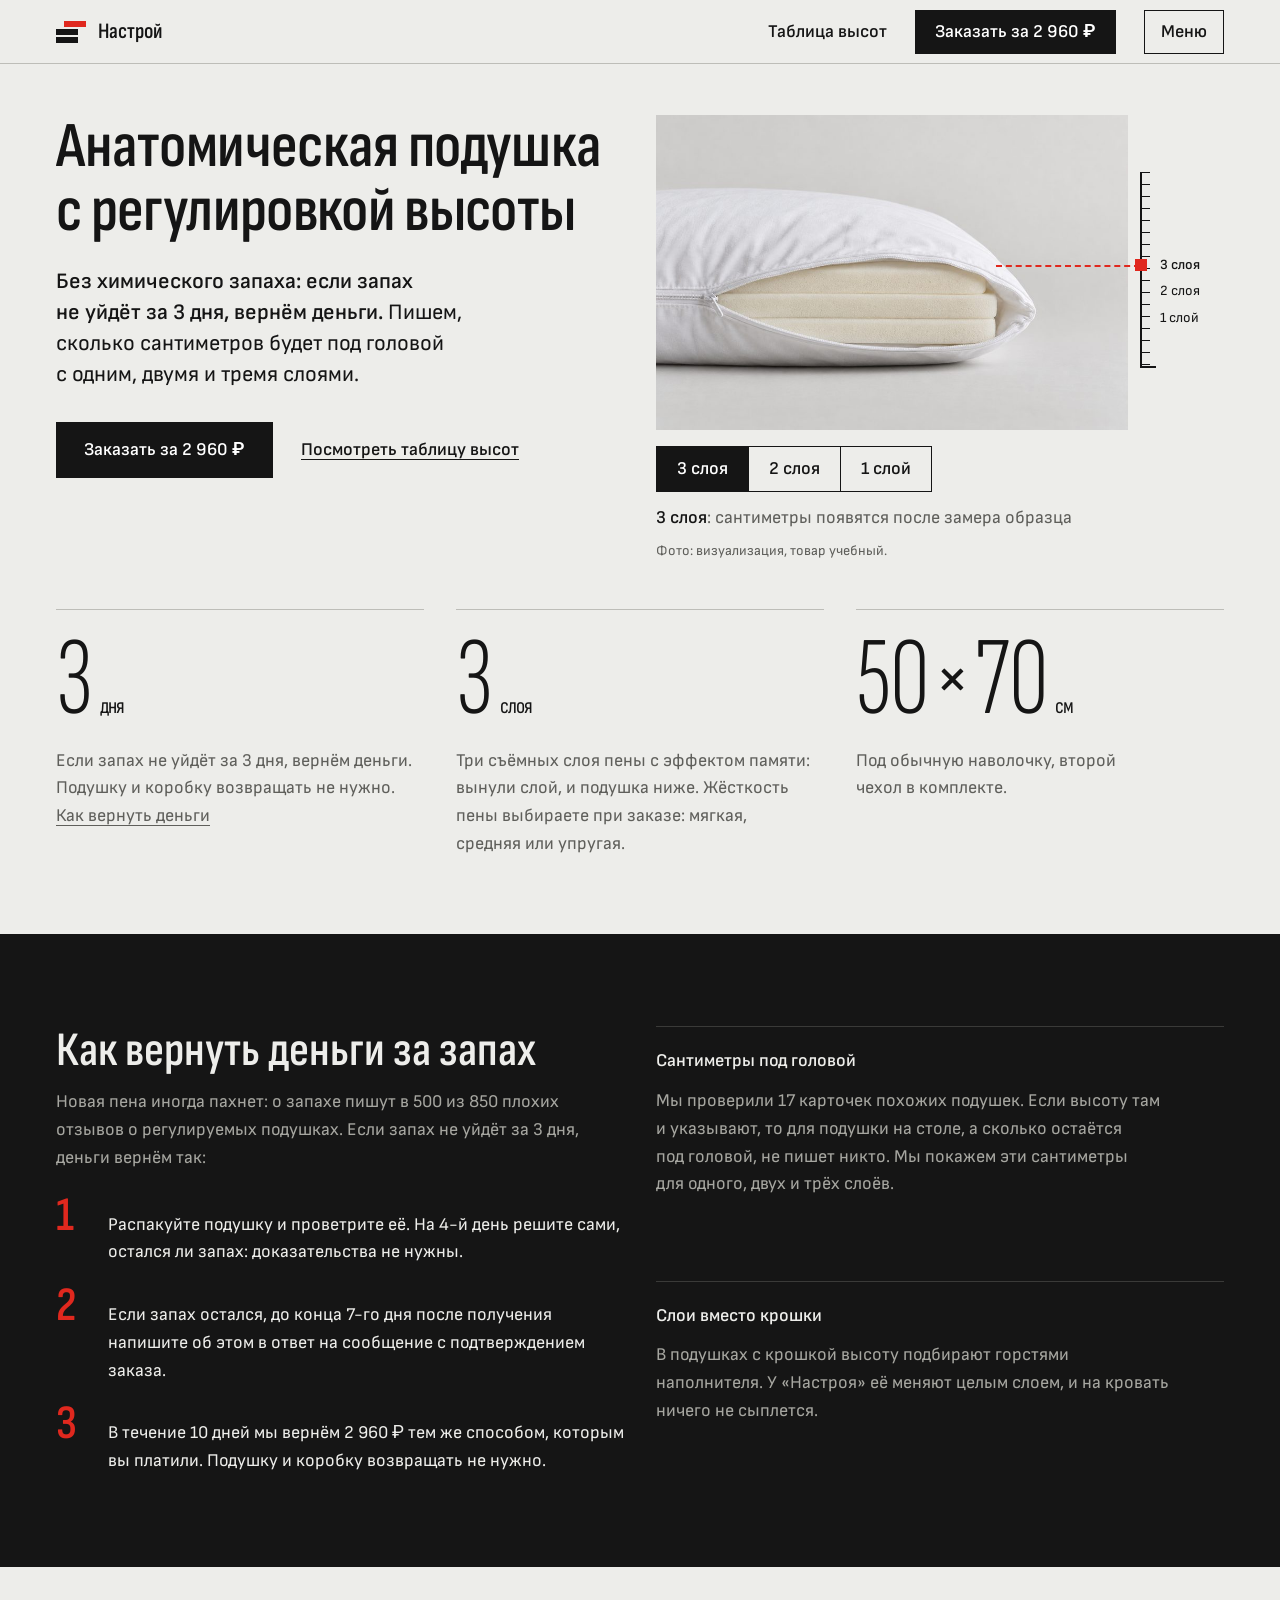
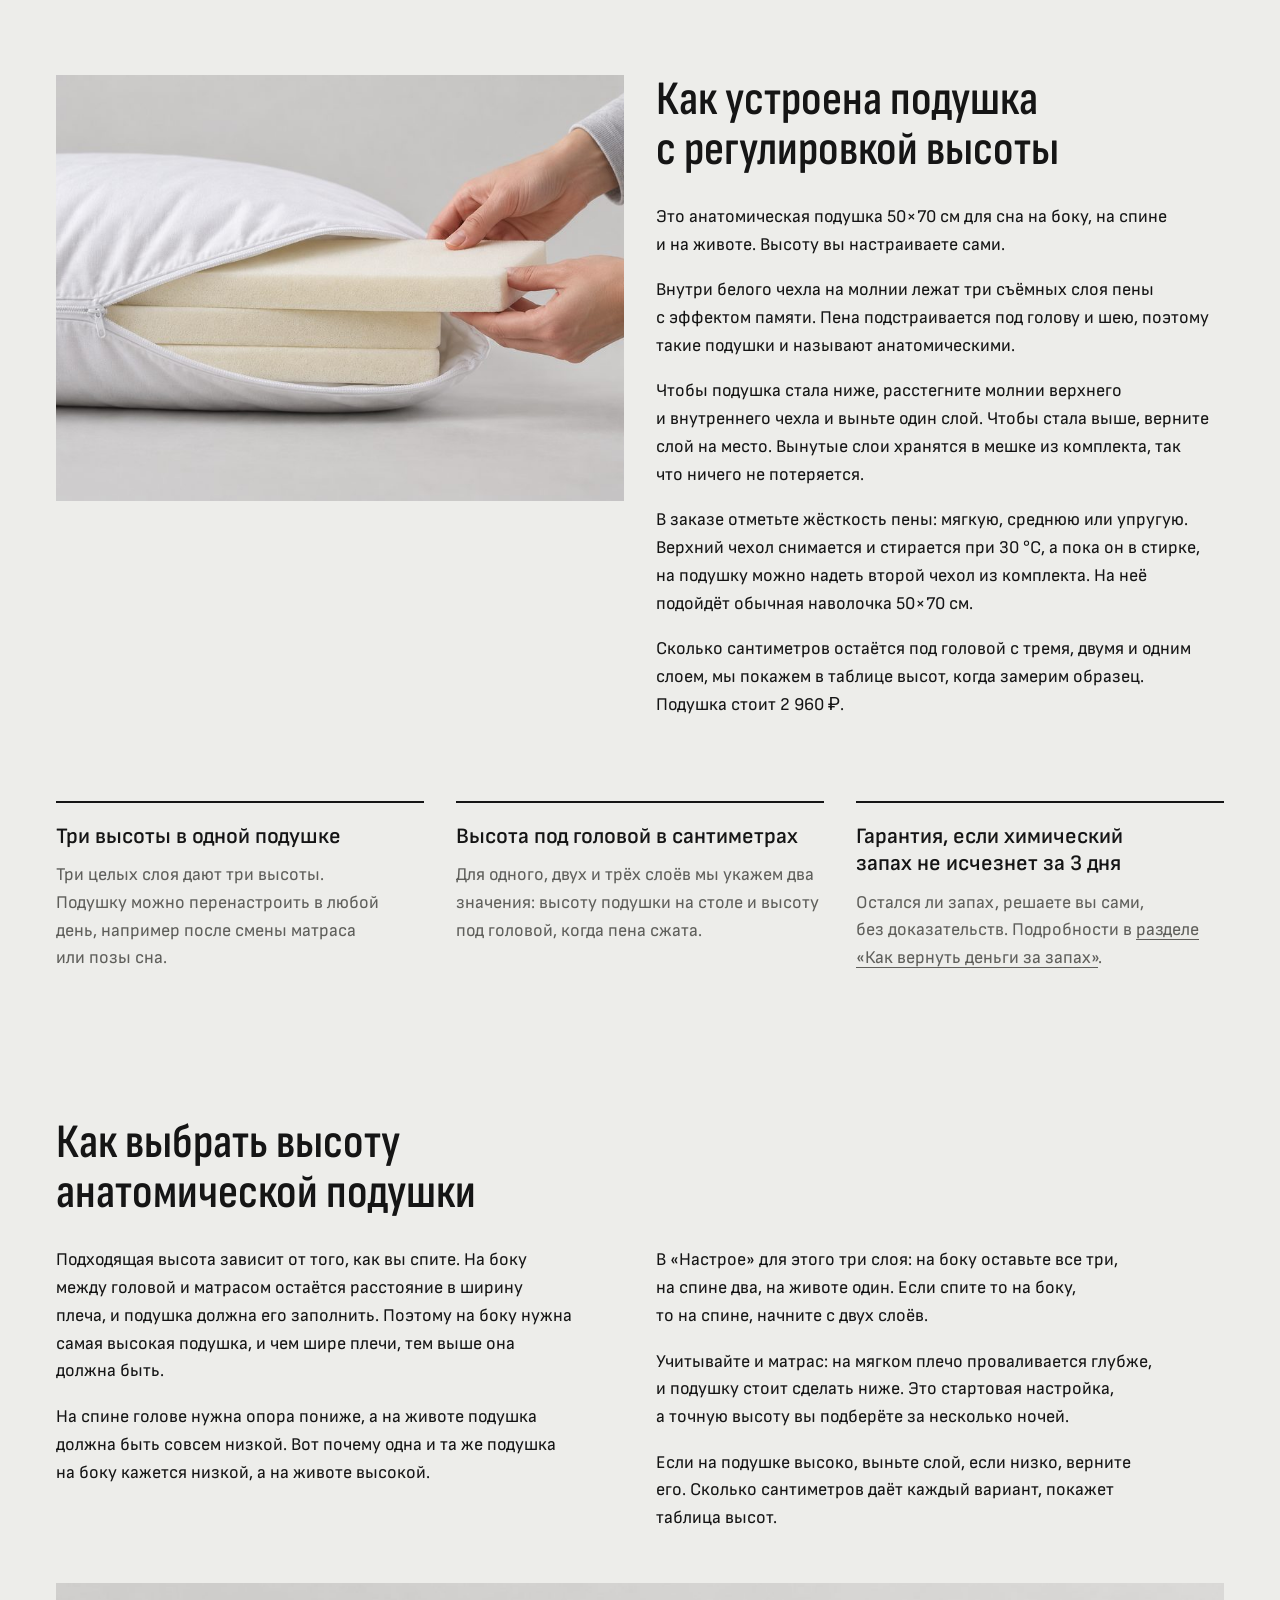
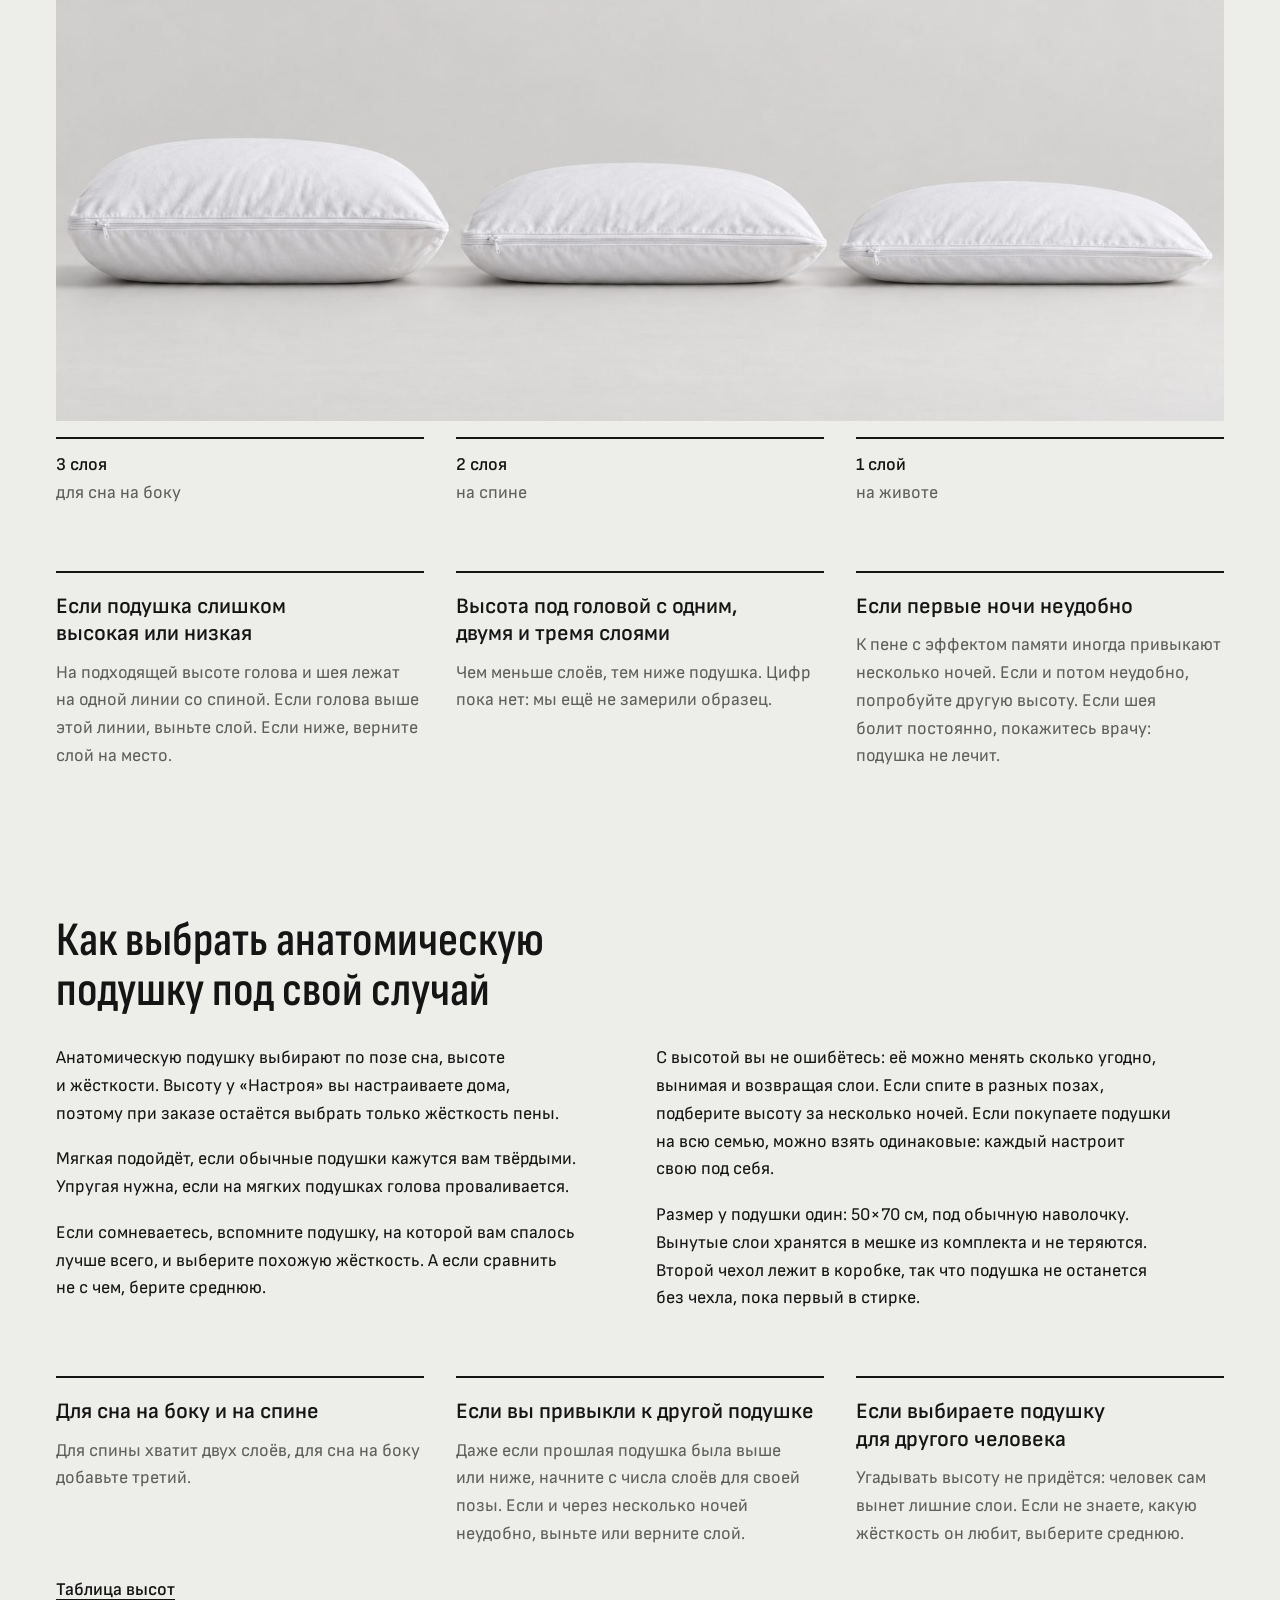
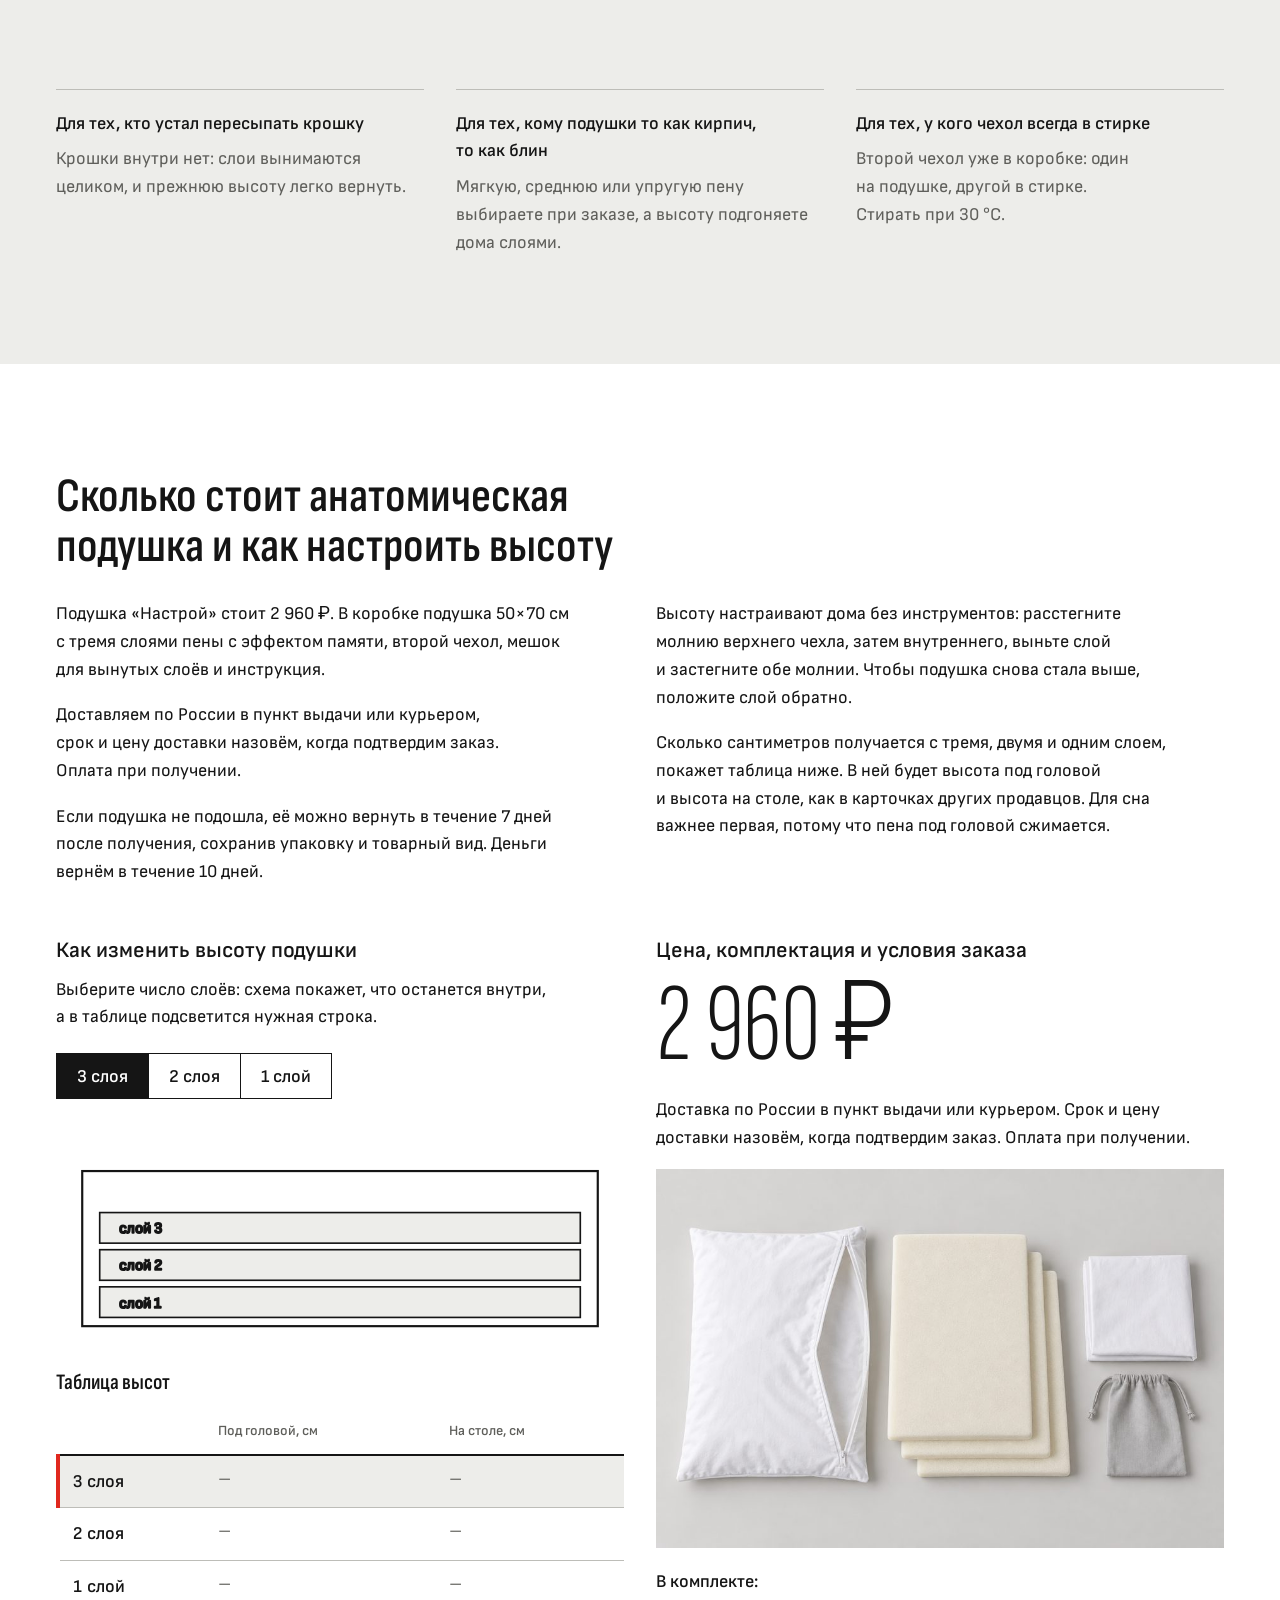
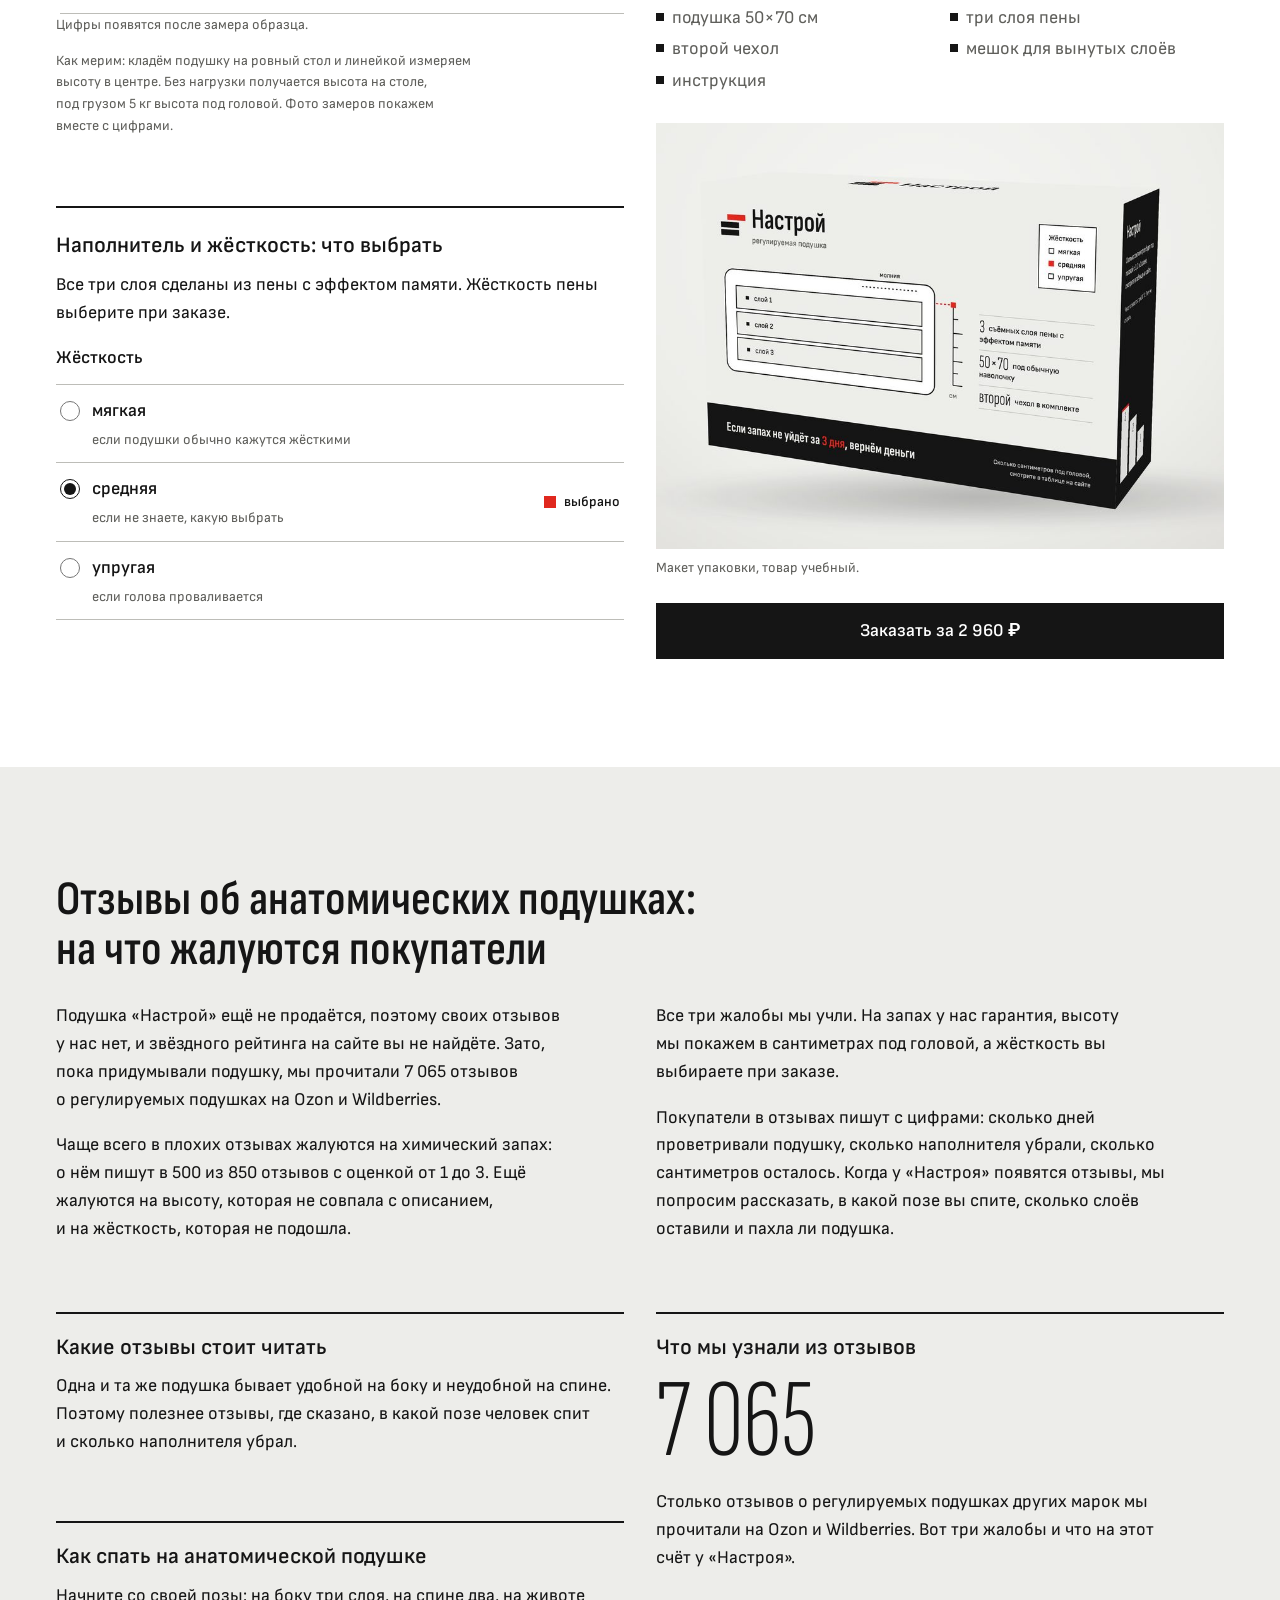
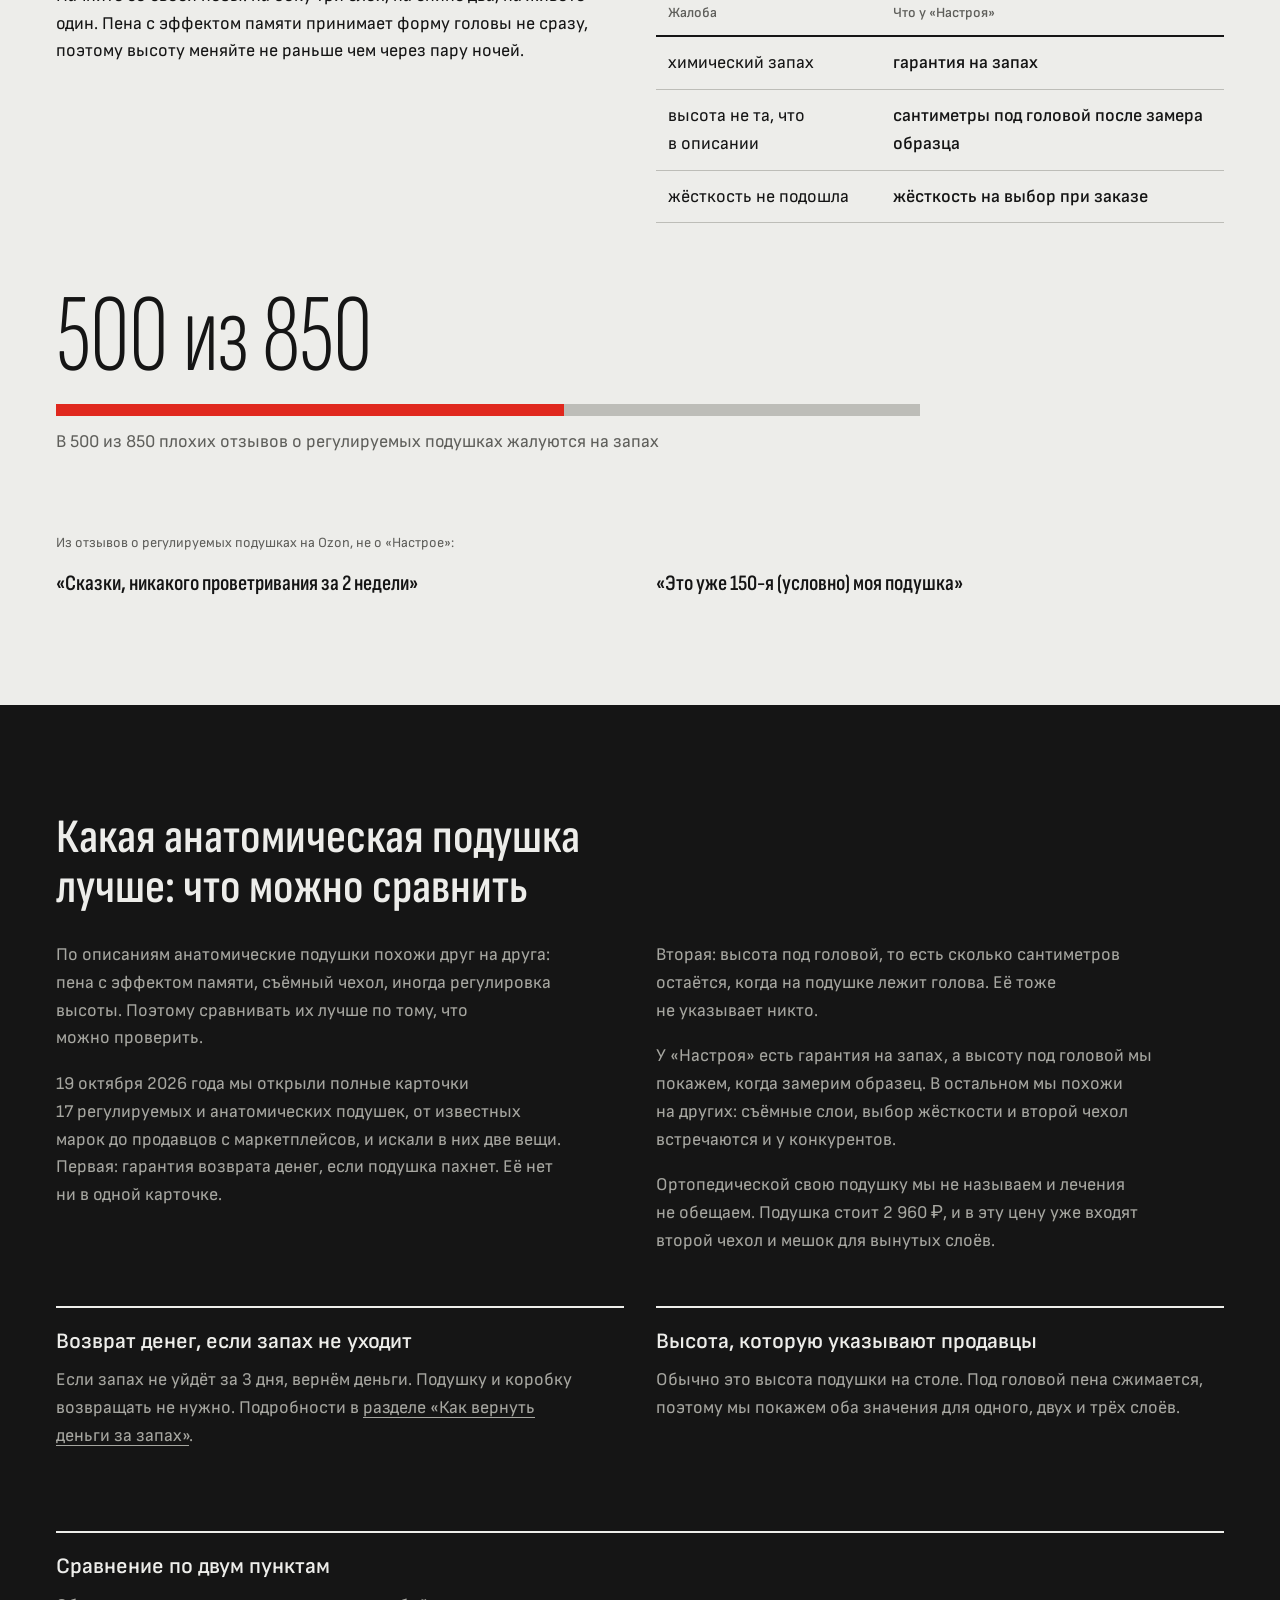
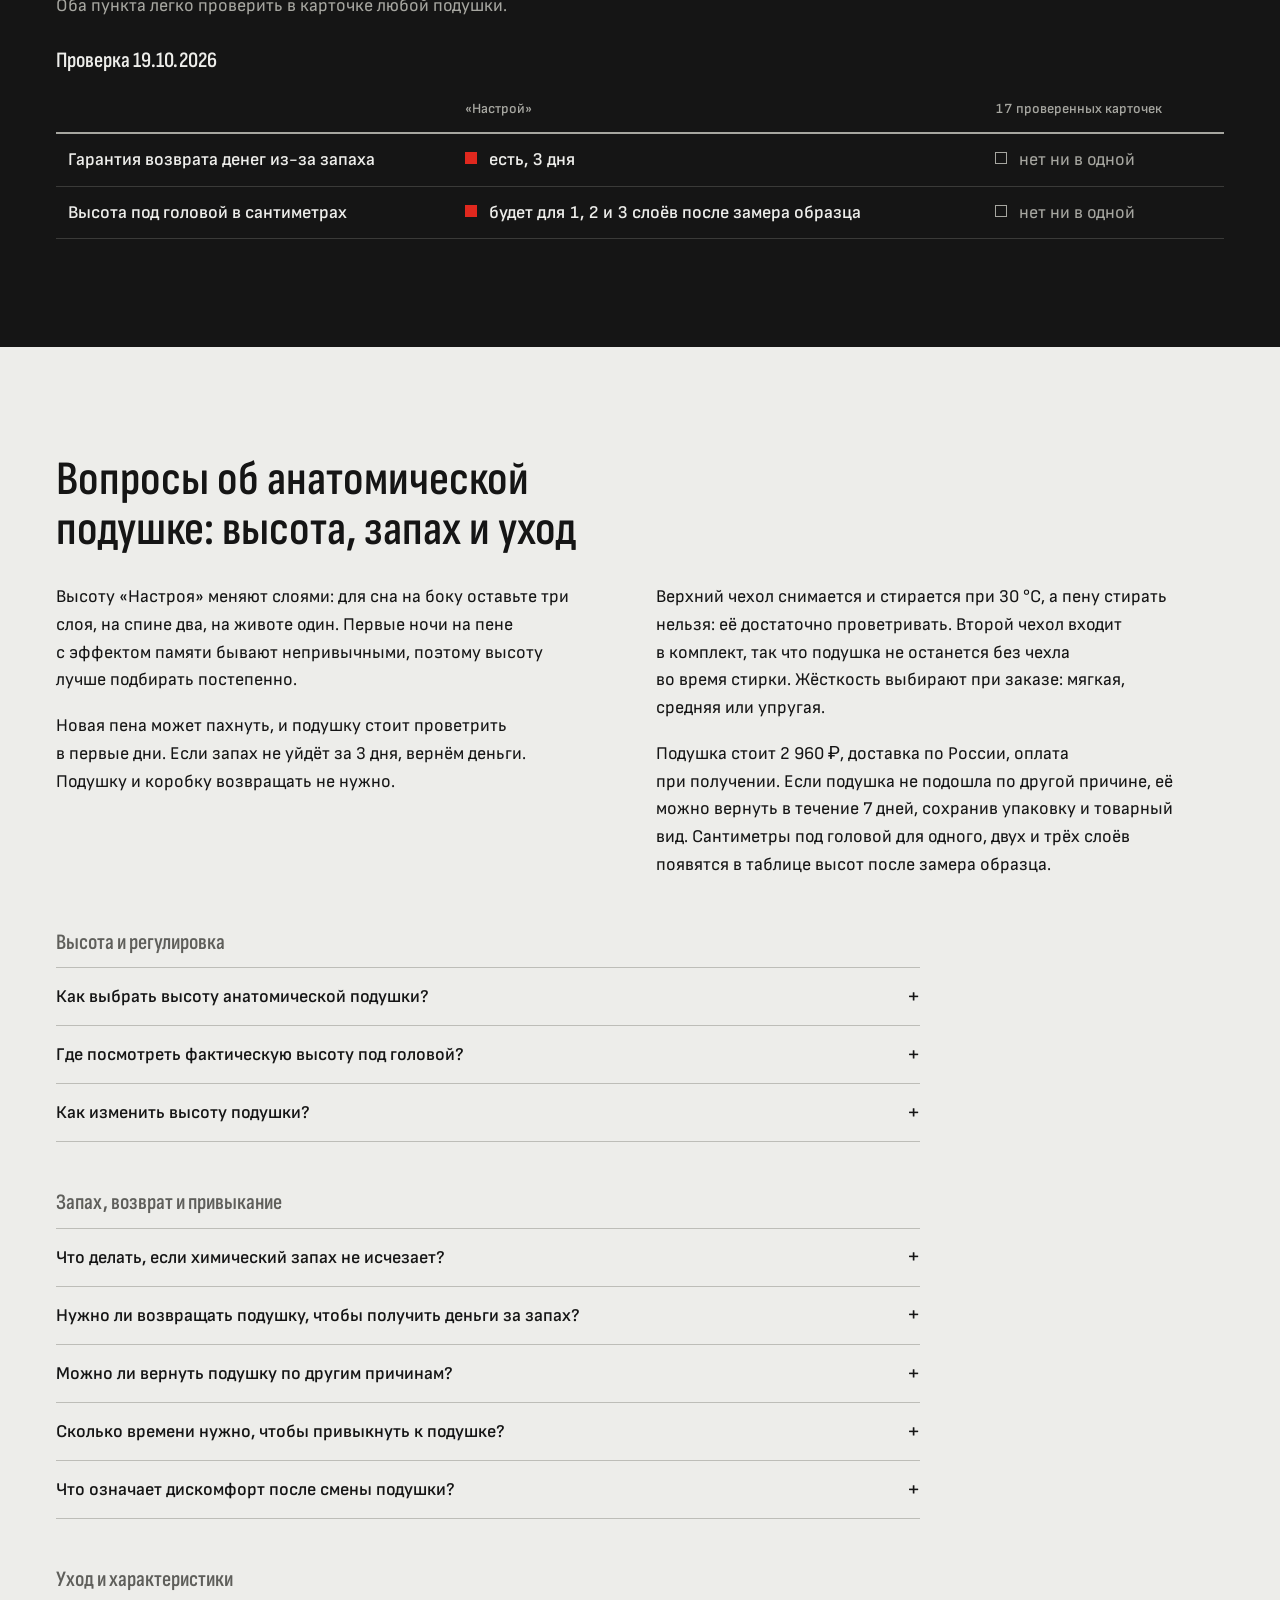
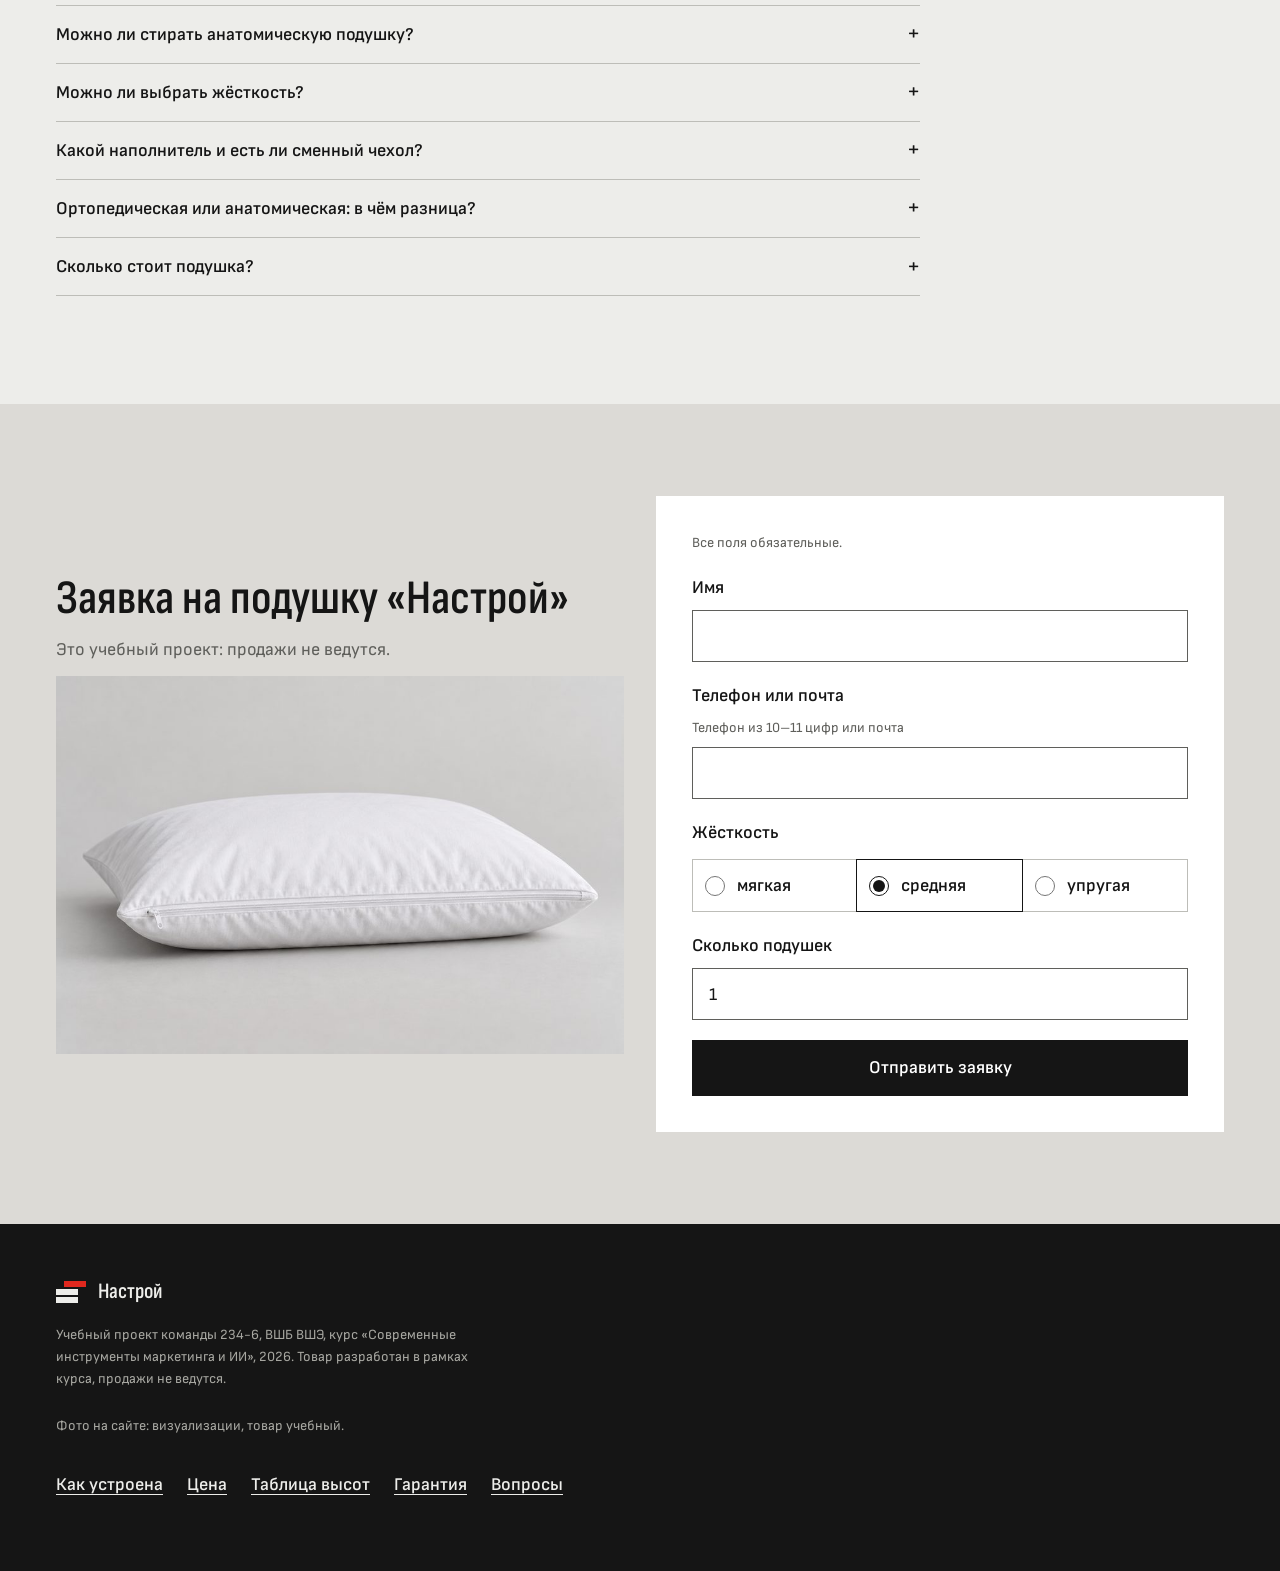
==== commit 3a7d3db5: "fix: первый экран по победителю проверки заголовков (И3) УТП команды проиграло И3 в проверке промпто" ====
--- a/index.html
+++ b/index.html
@@ -36,9 +36,9 @@
 
 <section class="hero wrap cols-2" id="top" aria-labelledby="h1">
   <div class="hero-copy">
-    <p class="kicker">Для тех, кто устал искать подходящую подушку</p>
+    
     <h1 id="h1">Анатомическая подушка с регулировкой высоты</h1>
-    <p class="lead"><strong>Предсказуемый комфорт: реальная высота под головой вместо приблизительных характеристик.</strong> Вернём деньги, если химический запах не исчезнет за 3 дня.</p>
+    <p class="lead"><strong>Без химического запаха: если запах не уйдёт за 3 дня, вернём деньги.</strong> Пишем, сколько сантиметров будет под головой с одним, двумя и тремя слоями.</p>
     <div class="actions">
       <a class="btn" href="#order">Заказать за 2 960 ₽</a>
       <a class="text-link" href="#heights">Посмотреть таблицу высот</a>
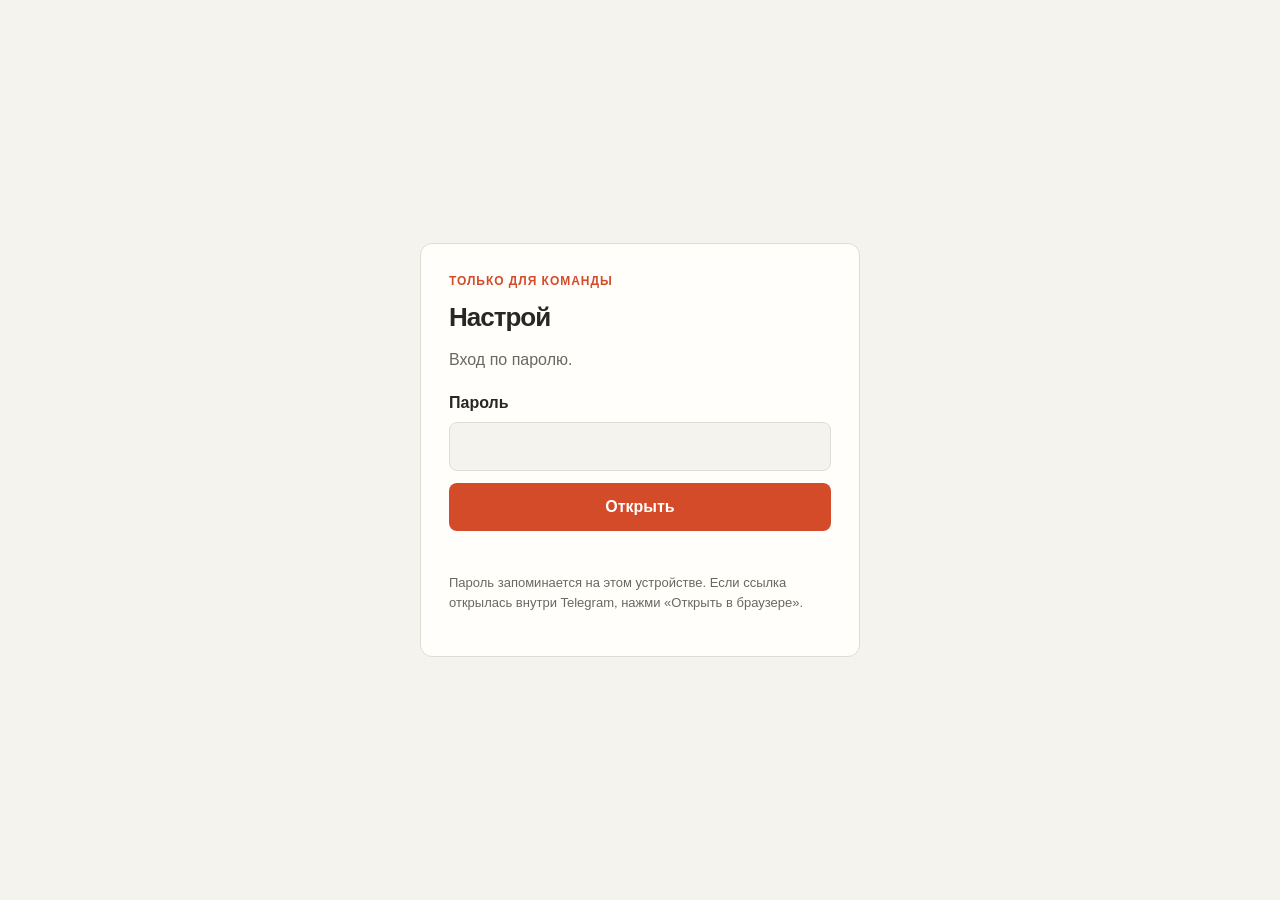
==== commit 8162231e: "feat: update site" ====
--- a/index.html
+++ b/index.html
@@ -2,209 +2,157 @@
 <html lang="ru">
 <head>
 <meta charset="utf-8">
-<meta name="viewport" content="width=device-width, initial-scale=1">
-<meta name="robots" content="noindex, nofollow">
-<meta property="og:type" content="website">
-<meta property="og:locale" content="ru_RU">
-<meta property="og:site_name" content="Настрой">
-<meta property="og:title" content="Анатомическая подушка с регулировкой высоты | Настрой">
-<meta property="og:description" content="Анатомическая подушка с регулировкой высоты. Если запах не уйдёт за 3 дня, вернём деньги. Внутри три съёмных слоя пены с эффектом памяти, размер 50×70 см.">
-<meta property="og:url" content="https://salutgleb.github.io/nastroy-site/">
-<meta property="og:image" content="https://salutgleb.github.io/nastroy-site/img/profile_1600.jpg">
-<title>Анатомическая подушка с регулировкой высоты | Настрой</title>
-<meta name="description" content="Анатомическая подушка с регулировкой высоты. Если запах не уйдёт за 3 дня, вернём деньги. Внутри три съёмных слоя пены с эффектом памяти, размер 50×70 см.">
-<link rel="icon" href="img/mark.svg" type="image/svg+xml">
-<link rel="preconnect" href="https://fonts.googleapis.com">
-<link rel="preconnect" href="https://fonts.gstatic.com" crossorigin>
-<link rel="stylesheet" href="https://fonts.googleapis.com/css2?family=Sofia+Sans:wght@400;600&amp;family=Sofia+Sans+Condensed:wght@400;600&amp;family=Sofia+Sans+Extra+Condensed:wght@300&amp;display=swap">
-<link rel="stylesheet" href="https://fonts.googleapis.com/css2?family=Roboto:wght@400;600&amp;family=Roboto+Condensed:wght@300;400;600&amp;text=%E2%82%BD&amp;display=swap">
-<link rel="stylesheet" href="styles.css">
-<script type="application/ld+json">{"@context": "https://schema.org", "@type": "Organization", "name": "Настрой", "logo": "img/mark.svg"}</script>
-<script type="application/ld+json">{"@context": "https://schema.org", "@type": "Product", "name": "Регулируемая подушка «Настрой» 50×70", "brand": {"@type": "Brand", "name": "Настрой"}, "description": "Регулируемая подушка 50×70 с эффектом памяти: три съёмных слоя, жёсткость на выбор. Если запах не уйдёт за 3 дня, вернём деньги. Подушку и коробку возвращать не нужно.", "material": "пена с эффектом памяти", "image": ["img/profile_1600.jpg", "img/hands_1600.jpg"]}</script>
-<script type="application/ld+json">{"@context": "https://schema.org", "@type": "FAQPage", "mainEntity": [{"@type": "Question", "name": "Как выбрать высоту анатомической подушки?", "acceptedAnswer": {"@type": "Answer", "text": "Высота зависит от позы сна и ширины плеч. Начните так: на боку три слоя, на спине два, на животе один. Дальше подгоните высоту за несколько ночей."}}, {"@type": "Question", "name": "Где посмотреть фактическую высоту под головой?", "acceptedAnswer": {"@type": "Answer", "text": "В таблице высот в блоке о цене. Для одного, двух и трёх слоёв там будет высота на столе и под головой. Цифры появятся после замера образца."}}, {"@type": "Question", "name": "Как изменить высоту подушки?", "acceptedAnswer": {"@type": "Answer", "text": "Расстегните молнию верхнего чехла, затем внутреннего, выньте слой и застегните обе молнии. Чтобы подушка стала выше, верните слой. Вынутые слои храните в мешке из комплекта."}}, {"@type": "Question", "name": "Что делать, если химический запах не исчезает?", "acceptedAnswer": {"@type": "Answer", "text": "Проветрите подушку. Если запах не уйдёт за 3 дня, вернём деньги. Подушку и коробку возвращать не нужно. Подробности в разделе «Как вернуть деньги за запах»."}}, {"@type": "Question", "name": "Нужно ли возвращать подушку, чтобы получить деньги за запах?", "acceptedAnswer": {"@type": "Answer", "text": "Нет, подушку и коробку оставьте себе. Достаточно до конца 7-го дня после получения ответить на сообщение с подтверждением заказа."}}, {"@type": "Question", "name": "Можно ли вернуть подушку по другим причинам?", "acceptedAnswer": {"@type": "Answer", "text": "Да, в течение 7 дней после получения, если сохранены упаковка и товарный вид. Деньги вернём в течение 10 дней."}}, {"@type": "Question", "name": "Сколько времени нужно, чтобы привыкнуть к подушке?", "acceptedAnswer": {"@type": "Answer", "text": "Первые ночи на пене с эффектом памяти бывают непривычными, так пишут в отзывах о похожих подушках. Не спешите менять высоту: дайте себе несколько ночей и только потом, если неудобно, выньте или верните слой."}}, {"@type": "Question", "name": "Что означает дискомфорт после смены подушки?", "acceptedAnswer": {"@type": "Answer", "text": "Возможно, вы ещё привыкаете к пене или не подошла высота. Если и через несколько ночей неудобно, выньте или верните слой. Если шея болит постоянно, покажитесь врачу: подушка не лечит."}}, {"@type": "Question", "name": "Можно ли стирать анатомическую подушку?", "acceptedAnswer": {"@type": "Answer", "text": "Чехол снимается и стирается при 30 °C, второй чехол есть в комплекте. Пену стирать нельзя, её достаточно проветривать."}}, {"@type": "Question", "name": "Можно ли выбрать жёсткость?", "acceptedAnswer": {"@type": "Answer", "text": "Да, при заказе: мягкая, средняя или упругая. Мягкая подойдёт, если обычные подушки кажутся вам жёсткими, упругая, если голова проваливается. Если сомневаетесь, берите среднюю."}}, {"@type": "Question", "name": "Какой наполнитель и есть ли сменный чехол?", "acceptedAnswer": {"@type": "Answer", "text": "Внутри три съёмных слоя пены с эффектом памяти. Сменный чехол есть: второй лежит в коробке."}}, {"@type": "Question", "name": "Ортопедическая или анатомическая: в чём разница?", "acceptedAnswer": {"@type": "Answer", "text": "Анатомической называют подушку, которая подстраивается под положение головы и шеи: так работает пена с эффектом памяти. Ортопедической мы свою подушку не называем, потому что подтвердить это нам нечем."}}, {"@type": "Question", "name": "Сколько стоит подушка?", "acceptedAnswer": {"@type": "Answer", "text": "2 960 ₽. В комплекте подушка 50×70 см с тремя съёмными слоями, второй чехол, мешок для слоёв и инструкция. Цену доставки назовём, когда подтвердим заказ."}}]}</script>
+<meta name="viewport" content="width=device-width,initial-scale=1">
+<meta name="robots" content="noindex,nofollow">
+<title>Настрой</title>
+<style>
+:root{--bg:#f5f3ed;--paper:#fffefa;--ink:#282724;--muted:#696963;--line:#deddd5;--accent:#d34b28;--purple:#7454aa}
+@media (prefers-color-scheme:dark){:root{--bg:#1d1c1a;--paper:#262522;--ink:#ecebe6;--muted:#a6a59e;--line:#3a3935;--accent:#f0714d;--purple:#a58bd6}}
+*{box-sizing:border-box}
+body{margin:0;min-height:100vh;display:grid;place-items:center;background:var(--bg);color:var(--ink);font:16px/1.6 -apple-system,BlinkMacSystemFont,"Segoe UI",sans-serif;padding:16px}
+main{width:100%;max-width:440px;background:var(--paper);border:1px solid var(--line);border-radius:12px;padding:28px}
+.eyebrow{margin:0 0 6px;font-size:12px;letter-spacing:.08em;text-transform:uppercase;color:var(--accent);font-weight:700}
+h1{font-size:26px;letter-spacing:-1px;margin:0 0 8px}
+p{margin:0 0 14px}
+.muted{color:var(--muted)}
+.small{font-size:13px}
+label{display:block;font-weight:600;margin:18px 0 6px}
+input{width:100%;font:inherit;padding:11px 12px;border:1px solid var(--line);border-radius:8px;background:var(--bg);color:var(--ink)}
+input:focus-visible,button:focus-visible{outline:3px solid var(--purple);outline-offset:2px}
+button{width:100%;margin-top:12px;font:inherit;font-weight:700;padding:11px 12px;border:0;border-radius:8px;background:var(--accent);color:#fff;cursor:pointer}
+button:disabled{opacity:.6;cursor:progress}
+.msg{min-height:1.6em;margin:12px 0 4px;font-weight:600}
+</style>
 </head>
 <body>
-<a class="skip" href="#main">Перейти к содержимому</a>
-<header class="site-header">
-  <a class="brand" href="#top" aria-label="Настрой, на главную"><svg class="mark" viewBox="0 0 30 24" width="30" height="24" aria-hidden="true" focusable="false"><rect x="0" y="17" width="22" height="6" fill="currentColor"/><rect x="0" y="9" width="22" height="6" fill="currentColor"/><rect x="8" y="1" width="22" height="6" fill="#E0281E"/></svg><span>Настрой</span></a>
-  <a class="hdr-link" href="#heights">Таблица высот</a>
-  <a class="btn btn-sm" href="#order">Заказать за 2 960 ₽</a>
-  <button class="menu-toggle" type="button" aria-expanded="false" aria-controls="site-menu">Меню</button>
-  <nav class="site-menu" id="site-menu" aria-label="Разделы"><a href="#about">Как устроена</a><a href="#how">Цена</a><a href="#heights">Таблица высот</a><a href="#guarantee">Гарантия</a><a href="#faq">Вопросы</a></nav>
-</header>
-<main id="main">
+<main>
+<p class="eyebrow">Только для команды</p>
+<h1>Настрой</h1>
+<p class="muted">Вход по паролю.</p>
+<form id="form">
+<label for="password">Пароль</label>
+<input id="password" type="password" autocomplete="current-password" autocapitalize="off" autocorrect="off" spellcheck="false" required>
+<button id="submit" type="submit">Открыть</button>
+</form>
+<p id="message" class="msg" role="status" aria-live="polite"></p>
+<p class="small muted">Пароль запоминается на этом устройстве. Если ссылка открылась внутри Telegram, нажми «Открыть в браузере».</p>
+</main>
+<script>
+'use strict';
+const BASE = '/nastroy-site/';
+const VIRTUAL = BASE + 'v/';
+const $ = (id) => document.getElementById(id);
+const say = (text) => { $('message').textContent = text; };
+const fromHex = (text) => new Uint8Array(text.match(/../g).map((byte) => parseInt(byte, 16)));
 
-<section class="hero wrap cols-2" id="top" aria-labelledby="h1">
-  <div class="hero-copy">
-    
-    <h1 id="h1">Анатомическая подушка с регулировкой высоты</h1>
-    <p class="lead"><strong>Без химического запаха: если запах не уйдёт за 3 дня, вернём деньги.</strong> Пишем, сколько сантиметров будет под головой с одним, двумя и тремя слоями.</p>
-    <div class="actions">
-      <a class="btn" href="#order">Заказать за 2 960 ₽</a>
-      <a class="text-link" href="#heights">Посмотреть таблицу высот</a>
-    </div>
-  </div>
-  <div class="hero-figure">
-    <figure class="measure" style="--y:47.5%">
-      <img src="img/profile_1600.jpg" srcset="img/profile_900.jpg 900w, img/profile_1600.jpg 1536w" sizes="(min-width: 1440px) 544px, (min-width: 1100px) calc(50vw - 160px), calc(100vw - 140px)" width="1536" height="1024" alt="Подушка «Настрой» в профиль: чехол расстёгнут, внутри три слоя пены с эффектом памяти" fetchpriority="high">
-      <div class="ruler-col" aria-hidden="true"><span class="ruler"></span><span class="ruler-mark is-active" data-n="3" style="--y:47.5%">3 слоя</span><span class="ruler-mark" data-n="2" style="--y:56%">2 слоя</span><span class="ruler-mark" data-n="1" style="--y:64.5%">1 слой</span></div>
-      <span class="measure-line" aria-hidden="true"></span>
-      <span class="measure-dot" aria-hidden="true"></span>
-    </figure>
-    <div class="fig-controls">
-      <div class="segmented" role="group" aria-label="Сколько слоёв оставить"><button type="button" class="seg" data-n="3" aria-pressed="true">3 слоя</button><button type="button" class="seg" data-n="2" aria-pressed="false">2 слоя</button><button type="button" class="seg" data-n="1" aria-pressed="false">1 слой</button></div>
-      <p class="status" aria-live="polite" aria-atomic="true"><b data-status>3 слоя</b><span>: сантиметры появятся после замера образца</span></p>
-    </div>
-    <p class="photo-note">Фото: визуализация, товар учебный.</p>
-  </div>
-</section>
-<div class="facts wrap cols-3"><div class="fact"><p class="num" aria-hidden="true">3<small>дня</small></p><p>Если запах не уйдёт за 3 дня, вернём деньги. Подушку и коробку возвращать не нужно. <a href="#guarantee">Как вернуть деньги</a></p></div><div class="fact"><p class="num" aria-hidden="true">3<small>слоя</small></p><p>Три съёмных слоя пены с эффектом памяти: вынули слой, и подушка ниже. Жёсткость пены выбираете при заказе: мягкая, средняя или упругая.</p></div><div class="fact"><p class="num">50×70<small>см</small></p><p>Под обычную наволочку, второй чехол в комплекте.</p></div></div>
-<section class="band band-dark" aria-label="Гарантия и доказательства">
-  <div class="wrap proof-grid">
-    <div class="proof proof-guarantee" id="guarantee">
-      <p class="proof-title" role="heading" aria-level="2"><strong>Как вернуть деньги за запах</strong></p>
-      <p>Новая пена иногда пахнет: о запахе пишут в 500 из 850 плохих отзывов о регулируемых подушках. Если запах не уйдёт за 3 дня, деньги вернём так:</p>
-      <ol class="steps" role="list"><li><span>Распакуйте подушку и проветрите её. На 4-й день решите сами, остался ли запах: доказательства не нужны.</span></li><li><span>Если запах остался, до конца 7-го дня после получения напишите об этом в ответ на сообщение с подтверждением заказа.</span></li><li><span>В течение 10 дней мы вернём 2 960 ₽ тем же способом, которым вы платили. Подушку и коробку возвращать не нужно.</span></li></ol>
-    </div>
-    <div class="proof"><p class="proof-title"><strong>Сантиметры под головой</strong></p><p>Мы проверили 17 карточек похожих подушек. Если высоту там и указывают, то для подушки на столе, а сколько остаётся под головой, не пишет никто. Мы покажем эти сантиметры для одного, двух и трёх слоёв.</p></div><div class="proof"><p class="proof-title"><strong>Слои вместо крошки</strong></p><p>В подушках с крошкой высоту подбирают горстями наполнителя. У «Настроя» её меняют целым слоем, и на кровать ничего не сыплется.</p></div>
-  </div>
-</section>
+function openDb() {
+  return new Promise((resolve, reject) => {
+    const request = indexedDB.open('private-site:' + BASE, 1);
+    request.onupgradeneeded = () => request.result.createObjectStore('keys');
+    request.onsuccess = () => resolve(request.result);
+    request.onerror = () => reject(request.error);
+  });
+}
 
-<section class="block wrap" id="about" aria-labelledby="h2-about">
-  <div class="about cols-2">
-    <figure class="photo about-photo"><img src="img/hands_1600.jpg" srcset="img/hands_900.jpg 900w, img/hands_1600.jpg 1536w" sizes="(min-width: 1100px) 46vw, 100vw" width="1536" height="1024" alt="Руки вынимают верхний слой пены из подушки, два слоя остаются внутри" loading="lazy" decoding="async"></figure>
-    <div class="about-copy">
-      <h2 id="h2-about">Как устроена подушка с регулировкой высоты</h2>
-      <p>Это анатомическая подушка 50×70 см для сна на боку, на спине и на животе. Высоту вы настраиваете сами.</p><p>Внутри белого чехла на молнии лежат три съёмных слоя пены с эффектом памяти. Пена подстраивается под голову и шею, поэтому такие подушки и называют анатомическими.</p><p>Чтобы подушка стала ниже, расстегните молнии верхнего и внутреннего чехла и выньте один слой. Чтобы стала выше, верните слой на место. Вынутые слои хранятся в мешке из комплекта, так что ничего не потеряется.</p><p>В заказе отметьте жёсткость пены: мягкую, среднюю или упругую. Верхний чехол снимается и стирается при 30 °C, а пока он в стирке, на подушку можно надеть второй чехол из комплекта. На неё подойдёт обычная наволочка 50×70 см.</p><p>Сколько сантиметров остаётся под головой с тремя, двумя и одним слоем, мы покажем в таблице высот, когда замерим образец. Подушка стоит 2 960 ₽.</p>
-    </div>
-  </div>
-  <div class="h3-row cols-3"><article><h3>Три высоты в одной подушке</h3><p>Три целых слоя дают три высоты. Подушку можно перенастроить в любой день, например после смены матраса или позы сна.</p></article><article><h3>Высота под головой в сантиметрах</h3><p>Для одного, двух и трёх слоёв мы укажем два значения: высоту подушки на столе и высоту под головой, когда пена сжата.</p></article><article><h3>Гарантия, если химический запах не исчезнет за 3 дня</h3><p>Остался ли запах, решаете вы сами, без доказательств. Подробности в <a href="#guarantee">разделе «Как вернуть деньги за запах»</a>.</p></article></div>
-</section>
+async function storeRequest(mode, action) {
+  const db = await openDb();
+  return new Promise((resolve, reject) => {
+    const request = action(db.transaction('keys', mode).objectStore('keys'));
+    request.onsuccess = () => resolve(request.result);
+    request.onerror = () => reject(request.error);
+  });
+}
 
-<section class="block wrap" id="height" aria-labelledby="h2-height">
-  <h2 id="h2-height">Как выбрать высоту анатомической подушки</h2>
-  <div class="fragment"><p>Подходящая высота зависит от того, как вы спите. На боку между головой и матрасом остаётся расстояние в ширину плеча, и подушка должна его заполнить. Поэтому на боку нужна самая высокая подушка, и чем шире плечи, тем выше она должна быть.</p><p>На спине голове нужна опора пониже, а на животе подушка должна быть совсем низкой. Вот почему одна и та же подушка на боку кажется низкой, а на животе высокой.</p><p>В «Настрое» для этого три слоя: на боку оставьте все три, на спине два, на животе один. Если спите то на боку, то на спине, начните с двух слоёв.</p><p>Учитывайте и матрас: на мягком плечо проваливается глубже, и подушку стоит сделать ниже. Это стартовая настройка, а точную высоту вы подберёте за несколько ночей.</p><p>Если на подушке высоко, выньте слой, если низко, верните его. Сколько сантиметров даёт каждый вариант, покажет таблица высот.</p></div>
-  <figure class="series photo"><img src="img/three_heights_1600.jpg" srcset="img/three_heights_900.jpg 900w, img/three_heights_1600.jpg 1536w" sizes="(min-width: 1440px) 1312px, 100vw" width="1536" height="1024" alt="Три подушки в ряд: с тремя, двумя и одним слоем, каждая следующая ниже" loading="lazy" decoding="async">
-    <figcaption><ul class="series-labels cols-3" role="list"><li><b>3 слоя</b><span>для сна на боку</span></li><li><b>2 слоя</b><span>на спине</span></li><li><b>1 слой</b><span>на животе</span></li></ul></figcaption>
-  </figure>
-  <div class="h3-row cols-3"><article><h3>Если подушка слишком высокая или низкая</h3><p>На подходящей высоте голова и шея лежат на одной линии со спиной. Если голова выше этой линии, выньте слой. Если ниже, верните слой на место.</p></article><article><h3>Высота под головой с одним, двумя и тремя слоями</h3><p>Чем меньше слоёв, тем ниже подушка. Цифр пока нет: мы ещё не замерили образец.</p></article><article><h3>Если первые ночи неудобно</h3><p>К пене с эффектом памяти иногда привыкают несколько ночей. Если и потом неудобно, попробуйте другую высоту. Если шея болит постоянно, покажитесь врачу: подушка не лечит.</p></article></div>
-</section>
+function nextPath() {
+  const fromPath = location.pathname.startsWith(VIRTUAL) ? location.pathname.slice(VIRTUAL.length) + location.search + location.hash : '';
+  const next = fromPath || new URLSearchParams(location.search).get('next') || '';
+  return next.startsWith('/') || next.includes('..') || next.includes('//') ? '' : next;
+}
 
-<section class="block wrap" id="case" aria-labelledby="h2-case">
-  <h2 id="h2-case">Как выбрать анатомическую подушку под свой случай</h2>
-  <div class="fragment"><p>Анатомическую подушку выбирают по позе сна, высоте и жёсткости. Высоту у «Настроя» вы настраиваете дома, поэтому при заказе остаётся выбрать только жёсткость пены.</p><p>Мягкая подойдёт, если обычные подушки кажутся вам твёрдыми. Упругая нужна, если на мягких подушках голова проваливается.</p><p>Если сомневаетесь, вспомните подушку, на которой вам спалось лучше всего, и выберите похожую жёсткость. А если сравнить не с чем, берите среднюю.</p><p>С высотой вы не ошибётесь: её можно менять сколько угодно, вынимая и возвращая слои. Если спите в разных позах, подберите высоту за несколько ночей. Если покупаете подушки на всю семью, можно взять одинаковые: каждый настроит свою под себя.</p><p>Размер у подушки один: 50×70 см, под обычную наволочку. Вынутые слои хранятся в мешке из комплекта и не теряются. Второй чехол лежит в коробке, так что подушка не останется без чехла, пока первый в стирке.</p></div>
-  <div class="h3-row cols-3"><article><h3>Для сна на боку и на спине</h3><p>Для спины хватит двух слоёв, для сна на боку добавьте третий.</p></article><article><h3>Если вы привыкли к другой подушке</h3><p>Даже если прошлая подушка была выше или ниже, начните с числа слоёв для своей позы. Если и через несколько ночей неудобно, выньте или верните слой.</p></article><article><h3>Если выбираете подушку для другого человека</h3><p>Угадывать высоту не придётся: человек сам вынет лишние слои. Если не знаете, какую жёсткость он любит, выберите среднюю.</p></article></div>
-  <p class="poses-link"><a class="text-link" href="#heights">Таблица высот</a></p>
-  <div class="modules cols-3"><div class="module"><p class="module-title"><strong>Для тех, кто устал пересыпать крошку</strong></p><p>Крошки внутри нет: слои вынимаются целиком, и прежнюю высоту легко вернуть.</p></div><div class="module"><p class="module-title"><strong>Для тех, кому подушки то как кирпич, то как блин</strong></p><p>Мягкую, среднюю или упругую пену выбираете при заказе, а высоту подгоняете дома слоями.</p></div><div class="module"><p class="module-title"><strong>Для тех, у кого чехол всегда в стирке</strong></p><p>Второй чехол уже в коробке: один на подушке, другой в стирке. Стирать при 30 °C.</p></div></div>
-</section>
+async function derive(password, gate, extractable) {
+  const base = await crypto.subtle.importKey('raw', new TextEncoder().encode(password), 'PBKDF2', false, ['deriveKey']);
+  return crypto.subtle.deriveKey(
+    { name: 'PBKDF2', salt: fromHex(gate.salt), iterations: gate.iterations, hash: 'SHA-256' },
+    base, { name: 'AES-GCM', length: 256 }, extractable, ['decrypt'],
+  );
+}
 
-<section class="band-sheet" id="how" aria-labelledby="h2-how">
-  <div class="block wrap">
-    <h2 id="h2-how">Сколько стоит анатомическая подушка и как настроить высоту</h2>
-    <div class="fragment"><p>Подушка «Настрой» стоит 2 960 ₽. В коробке подушка 50×70 см с тремя слоями пены с эффектом памяти, второй чехол, мешок для вынутых слоёв и инструкция.</p><p>Доставляем по России в пункт выдачи или курьером, срок и цену доставки назовём, когда подтвердим заказ. Оплата при получении.</p><p>Если подушка не подошла, её можно вернуть в течение 7 дней после получения, сохранив упаковку и товарный вид. Деньги вернём в течение 10 дней.</p><p>Высоту настраивают дома без инструментов: расстегните молнию верхнего чехла, затем внутреннего, выньте слой и застегните обе молнии. Чтобы подушка снова стала выше, положите слой обратно.</p><p>Сколько сантиметров получается с тремя, двумя и одним слоем, покажет таблица ниже. В ней будет высота под головой и высота на столе, как в карточках других продавцов. Для сна важнее первая, потому что пена под головой сжимается.</p></div>
-    <div class="how-grid cols-2">
-      <div class="how-layers">
-        <h3>Как изменить высоту подушки</h3>
-        <p>Выберите число слоёв: схема покажет, что останется внутри, а в таблице подсветится нужная строка.</p>
-        <div class="segmented" role="group" aria-label="Сколько слоёв оставить"><button type="button" class="seg" data-n="3" aria-pressed="true">3 слоя</button><button type="button" class="seg" data-n="2" aria-pressed="false">2 слоя</button><button type="button" class="seg" data-n="1" aria-pressed="false">1 слой</button></div>
-        <svg class="section-svg" viewBox="0 0 520 200" aria-hidden="true" focusable="false"><rect x="24" y="44" width="472" height="142" class="case"/><g class="layer" data-k="1"><rect x="40" y="150" width="440" height="28"/><text class="unit" x="58" y="169">слой 1</text></g><g class="layer" data-k="2"><rect x="40" y="116" width="440" height="28"/><text class="unit" x="58" y="135">слой 2</text></g><g class="layer" data-k="3"><rect x="40" y="82" width="440" height="28"/><text class="unit" x="58" y="101">слой 3</text></g></svg>
-        <div class="table-wrap" id="heights">
-          <table class="spec">
-            <caption>Таблица высот</caption>
-            <thead><tr><td></td><th scope="col">Под головой, см</th><th scope="col">На столе, см</th></tr></thead>
-            <tbody><tr data-layers="3"><th scope="row">3 слоя</th><td><span aria-hidden="true">–</span><span class="sr">значение после замера</span></td><td><span aria-hidden="true">–</span><span class="sr">значение после замера</span></td></tr><tr data-layers="2"><th scope="row">2 слоя</th><td><span aria-hidden="true">–</span><span class="sr">значение после замера</span></td><td><span aria-hidden="true">–</span><span class="sr">значение после замера</span></td></tr><tr data-layers="1"><th scope="row">1 слой</th><td><span aria-hidden="true">–</span><span class="sr">значение после замера</span></td><td><span aria-hidden="true">–</span><span class="sr">значение после замера</span></td></tr></tbody>
-          </table>
-          <p class="note">Цифры появятся после замера образца.</p>
-          <p class="note">Как мерим: кладём подушку на ровный стол и линейкой измеряем высоту в центре. Без нагрузки получается высота на столе, под грузом 5 кг высота под головой. Фото замеров покажем вместе с цифрами.</p>
-        </div>
-      </div>
-      <div class="how-fill">
-        <h3>Наполнитель и жёсткость: что выбрать</h3>
-        <p>Все три слоя сделаны из пены с эффектом памяти. Жёсткость пены выберите при заказе.</p>
-        <fieldset class="hardness"><legend>Жёсткость</legend><label class="opt"><input type="radio" name="hardness-preview" value="мягкая"><span class="opt-name">мягкая</span><span class="opt-hint">если подушки обычно кажутся жёсткими</span><span class="opt-picked">выбрано</span></label><label class="opt"><input type="radio" name="hardness-preview" value="средняя" checked><span class="opt-name">средняя</span><span class="opt-hint">если не знаете, какую выбрать</span><span class="opt-picked">выбрано</span></label><label class="opt"><input type="radio" name="hardness-preview" value="упругая"><span class="opt-name">упругая</span><span class="opt-hint">если голова проваливается</span><span class="opt-picked">выбрано</span></label></fieldset>
-      </div>
-      <div class="how-buy">
-        <h3>Цена, комплектация и условия заказа</h3>
-        <p class="price num">2 960 ₽</p>
-        <p>Доставка по России в пункт выдачи или курьером. Срок и цену доставки назовём, когда подтвердим заказ. Оплата при получении.</p>
-        <figure class="photo kit-photo"><img src="img/flatlay_1600.jpg" srcset="img/flatlay_900.jpg 900w, img/flatlay_1600.jpg 1536w" sizes="(min-width: 1100px) 46vw, 100vw" width="1536" height="1024" alt="Комплект сверху: чехол, три слоя пены, второй чехол и мешок для слоёв" loading="lazy" decoding="async"></figure>
-        <p class="kit-title">В комплекте:</p>
-        <ul class="kit-list" role="list"><li>подушка 50×70 см</li><li>три слоя пены</li><li>второй чехол</li><li>мешок для вынутых слоёв</li><li>инструкция</li></ul>
-        <figure class="photo box-photo"><img src="img/box_1600.jpg" srcset="img/box_900.jpg 900w, img/box_1600.jpg 1600w" sizes="(min-width: 1100px) 46vw, 100vw" width="1600" height="1200" alt="Коробка «Настрой»: разрез подушки с тремя слоями и надпись «Если запах не уйдёт за 3 дня, вернём деньги»" loading="lazy" decoding="async"><figcaption class="photo-note">Макет упаковки, товар учебный.</figcaption></figure>
-        <a class="btn btn-wide" href="#order">Заказать за 2 960 ₽</a>
-      </div>
-    </div>
-  </div>
-</section>
+async function verify(key, gate) {
+  const encrypted = await (await fetch(BASE + 'm.zip', { cache: 'no-cache' })).arrayBuffer();
+  const iv = new Uint8Array(12);
+  iv.set(fromHex(gate.manifest.nonce));
+  const firstChunk = encrypted.slice(0, Math.min(gate.chunk, gate.manifest.size) + 16);
+  await crypto.subtle.decrypt({ name: 'AES-GCM', iv }, key, firstChunk);
+}
 
-<section class="block wrap" id="reviews" aria-labelledby="h2-reviews">
-  <h2 id="h2-reviews">Отзывы об анатомических подушках: на что жалуются покупатели</h2>
-  <div class="fragment"><p>Подушка «Настрой» ещё не продаётся, поэтому своих отзывов у нас нет, и звёздного рейтинга на сайте вы не найдёте. Зато, пока придумывали подушку, мы прочитали 7 065 отзывов о регулируемых подушках на Ozon и Wildberries.</p><p>Чаще всего в плохих отзывах жалуются на химический запах: о нём пишут в 500 из 850 отзывов с оценкой от 1 до 3. Ещё жалуются на высоту, которая не совпала с описанием, и на жёсткость, которая не подошла.</p><p>Все три жалобы мы учли. На запах у нас гарантия, высоту мы покажем в сантиметрах под головой, а жёсткость вы выбираете при заказе.</p><p>Покупатели в отзывах пишут с цифрами: сколько дней проветривали подушку, сколько наполнителя убрали, сколько сантиметров осталось. Когда у «Настроя» появятся отзывы, мы попросим рассказать, в какой позе вы спите, сколько слоёв оставили и пахла ли подушка.</p></div>
-  <div class="reviews-grid cols-2">
-    <div class="reviews-pair">
-      <article><h3>Какие отзывы стоит читать</h3><p>Одна и та же подушка бывает удобной на боку и неудобной на спине. Поэтому полезнее отзывы, где сказано, в какой позе человек спит и сколько наполнителя убрал.</p></article>
-      <article><h3>Как спать на анатомической подушке</h3><p>Начните со своей позы: на боку три слоя, на спине два, на животе один. Пена с эффектом памяти принимает форму головы не сразу, поэтому высоту меняйте не раньше чем через пару ночей.</p></article>
-    </div>
-    <article class="reviews-count"><h3>Что мы узнали из отзывов</h3><p class="big-num num" aria-hidden="true">7 065</p><p>Столько отзывов о регулируемых подушках других марок мы прочитали на Ozon и Wildberries. Вот три жалобы и что на этот счёт у «Настроя».</p>
-      <table class="answers"><caption class="sr">Жалобы в отзывах и ответы «Настроя»</caption><thead><tr><th scope="col">Жалоба</th><th scope="col">Что у «Настроя»</th></tr></thead><tbody><tr><th scope="row">химический запах</th><td>гарантия на запах</td></tr><tr><th scope="row">высота не та, что в описании</th><td>сантиметры под головой после замера образца</td></tr><tr><th scope="row">жёсткость не подошла</th><td>жёсткость на выбор при заказе</td></tr></tbody></table></article>
-  </div>
-  <figure class="ratio">
-    <p class="num" aria-hidden="true">500 из 850</p>
-    <div class="ratio-bar" aria-hidden="true"><span style="width:58.8%"></span></div>
-    <figcaption>В 500 из 850 плохих отзывов о регулируемых подушках жалуются на запах</figcaption>
-  </figure>
-  <div class="quotes"><p class="note">Из отзывов о регулируемых подушках на Ozon, не о «Настрое»:</p><blockquote><p>«Сказки, никакого проветривания за 2 недели»</p></blockquote><blockquote><p>«Это уже 150-я (условно) моя подушка»</p></blockquote></div>
-</section>
+async function rememberKey(key, password, gate) {
+  try {
+    await storeRequest('readwrite', (store) => store.put(key, 'key'));
+  } catch (error) {
+    const raw = await crypto.subtle.exportKey('raw', await derive(password, gate, true));
+    await storeRequest('readwrite', (store) => store.put({ raw }, 'key'));
+  }
+}
 
-<section class="band-dark" id="compare" aria-labelledby="h2-compare">
-  <div class="block wrap">
-    <h2 id="h2-compare">Какая анатомическая подушка лучше: что можно сравнить</h2>
-    <div class="fragment"><p>По описаниям анатомические подушки похожи друг на друга: пена с эффектом памяти, съёмный чехол, иногда регулировка высоты. Поэтому сравнивать их лучше по тому, что можно проверить.</p><p>19 октября 2026 года мы открыли полные карточки 17 регулируемых и анатомических подушек, от известных марок до продавцов с маркетплейсов, и искали в них две вещи. Первая: гарантия возврата денег, если подушка пахнет. Её нет ни в одной карточке.</p><p>Вторая: высота под головой, то есть сколько сантиметров остаётся, когда на подушке лежит голова. Её тоже не указывает никто.</p><p>У «Настроя» есть гарантия на запах, а высоту под головой мы покажем, когда замерим образец. В остальном мы похожи на других: съёмные слои, выбор жёсткости и второй чехол встречаются и у конкурентов.</p><p>Ортопедической свою подушку мы не называем и лечения не обещаем. Подушка стоит 2 960 ₽, и в эту цену уже входят второй чехол и мешок для вынутых слоёв.</p></div>
-    <div class="compare-cols cols-2">
-      <article><h3>Возврат денег, если запах не уходит</h3><p>Если запах не уйдёт за 3 дня, вернём деньги. Подушку и коробку возвращать не нужно. Подробности в <a href="#guarantee">разделе «Как вернуть деньги за запах»</a>.</p></article>
-      <article><h3>Высота, которую указывают продавцы</h3><p>Обычно это высота подушки на столе. Под головой пена сжимается, поэтому мы покажем оба значения для одного, двух и трёх слоёв.</p></article>
-    </div>
-    <article class="compare-same"><h3>Сравнение по двум пунктам</h3><p>Оба пункта легко проверить в карточке любой подушки.</p>
-      <div class="table-wrap"><table class="compare" role="table"><caption>Проверка 19.10.2026</caption><thead role="rowgroup"><tr role="row"><td role="cell"></td><th scope="col" role="columnheader">«Настрой»</th><th scope="col" role="columnheader">17 проверенных карточек</th></tr></thead><tbody role="rowgroup"><tr role="row"><th scope="row" role="rowheader">Гарантия возврата денег из-за запаха</th><td class="yes" role="cell" data-label="«Настрой»"><span class="mark" aria-hidden="true"></span>есть, 3 дня</td><td class="no" role="cell" data-label="17 проверенных карточек"><span class="mark" aria-hidden="true"></span>нет ни в одной</td></tr><tr role="row"><th scope="row" role="rowheader">Высота под головой в сантиметрах</th><td class="yes" role="cell" data-label="«Настрой»"><span class="mark" aria-hidden="true"></span>будет для 1, 2 и 3 слоёв после замера образца</td><td class="no" role="cell" data-label="17 проверенных карточек"><span class="mark" aria-hidden="true"></span>нет ни в одной</td></tr></tbody></table></div>
-    </article>
-  </div>
-</section>
+function activated(worker) {
+  if (!worker || worker.state === 'activated') return Promise.resolve();
+  return new Promise((resolve) => {
+    worker.addEventListener('statechange', () => { if (worker.state === 'activated') resolve(); });
+  });
+}
 
-<section class="block wrap" id="faq" aria-labelledby="h2-faq">
-  <h2 id="h2-faq">Вопросы об анатомической подушке: высота, запах и уход</h2>
-  <div class="fragment"><p>Высоту «Настроя» меняют слоями: для сна на боку оставьте три слоя, на спине два, на животе один. Первые ночи на пене с эффектом памяти бывают непривычными, поэтому высоту лучше подбирать постепенно.</p><p>Новая пена может пахнуть, и подушку стоит проветрить в первые дни. Если запах не уйдёт за 3 дня, вернём деньги. Подушку и коробку возвращать не нужно.</p><p>Верхний чехол снимается и стирается при 30 °C, а пену стирать нельзя: её достаточно проветривать. Второй чехол входит в комплект, так что подушка не останется без чехла во время стирки. Жёсткость выбирают при заказе: мягкая, средняя или упругая.</p><p>Подушка стоит 2 960 ₽, доставка по России, оплата при получении. Если подушка не подошла по другой причине, её можно вернуть в течение 7 дней, сохранив упаковку и товарный вид. Сантиметры под головой для одного, двух и трёх слоёв появятся в таблице высот после замера образца.</p></div>
-  <div class="faq-groups"><div class="faq-group"><h3>Высота и регулировка</h3><details><summary>Как выбрать высоту анатомической подушки?</summary><p>Высота зависит от позы сна и ширины плеч. Начните так: на боку три слоя, на спине два, на животе один. Дальше подгоните высоту за несколько ночей.</p></details><details><summary>Где посмотреть фактическую высоту под головой?</summary><p>В <a href="#heights">таблице высот</a> в блоке о цене. Для одного, двух и трёх слоёв там будет высота на столе и под головой. Цифры появятся после замера образца.</p></details><details><summary>Как изменить высоту подушки?</summary><p>Расстегните молнию верхнего чехла, затем внутреннего, выньте слой и застегните обе молнии. Чтобы подушка стала выше, верните слой. Вынутые слои храните в мешке из комплекта.</p></details></div><div class="faq-group"><h3>Запах, возврат и привыкание</h3><details><summary>Что делать, если химический запах не исчезает?</summary><p>Проветрите подушку. Если запах не уйдёт за 3 дня, вернём деньги. Подушку и коробку возвращать не нужно. Подробности в <a href="#guarantee">разделе «Как вернуть деньги за запах»</a>.</p></details><details><summary>Нужно ли возвращать подушку, чтобы получить деньги за запах?</summary><p>Нет, подушку и коробку оставьте себе. Достаточно до конца 7-го дня после получения ответить на сообщение с подтверждением заказа.</p></details><details><summary>Можно ли вернуть подушку по другим причинам?</summary><p>Да, в течение 7 дней после получения, если сохранены упаковка и товарный вид. Деньги вернём в течение 10 дней.</p></details><details><summary>Сколько времени нужно, чтобы привыкнуть к подушке?</summary><p>Первые ночи на пене с эффектом памяти бывают непривычными, так пишут в отзывах о похожих подушках. Не спешите менять высоту: дайте себе несколько ночей и только потом, если неудобно, выньте или верните слой.</p></details><details><summary>Что означает дискомфорт после смены подушки?</summary><p>Возможно, вы ещё привыкаете к пене или не подошла высота. Если и через несколько ночей неудобно, выньте или верните слой. Если шея болит постоянно, покажитесь врачу: подушка не лечит.</p></details></div><div class="faq-group"><h3>Уход и характеристики</h3><details><summary>Можно ли стирать анатомическую подушку?</summary><p>Чехол снимается и стирается при 30 °C, второй чехол есть в комплекте. Пену стирать нельзя, её достаточно проветривать.</p></details><details><summary>Можно ли выбрать жёсткость?</summary><p>Да, при заказе: мягкая, средняя или упругая. Мягкая подойдёт, если обычные подушки кажутся вам жёсткими, упругая, если голова проваливается. Если сомневаетесь, берите среднюю.</p></details><details><summary>Какой наполнитель и есть ли сменный чехол?</summary><p>Внутри три съёмных слоя пены с эффектом памяти. Сменный чехол есть: второй лежит в коробке.</p></details><details><summary>Ортопедическая или анатомическая: в чём разница?</summary><p>Анатомической называют подушку, которая подстраивается под положение головы и шеи: так работает пена с эффектом памяти. Ортопедической мы свою подушку не называем, потому что подтвердить это нам нечем.</p></details><details><summary>Сколько стоит подушка?</summary><p>2 960 ₽. В комплекте подушка 50×70 см с тремя съёмными слоями, второй чехол, мешок для слоёв и инструкция. Цену доставки назовём, когда подтвердим заказ.</p></details></div></div>
-</section>
+async function enter() {
+  const registration = await navigator.serviceWorker.register(BASE + 'sw.js', { scope: BASE, updateViaCache: 'none' });
+  await registration.update().catch(() => {});
+  await activated(registration.installing || registration.waiting);
+  await navigator.serviceWorker.ready;
+  if (registration.active) registration.active.postMessage('reset');
+  location.replace(VIRTUAL + nextPath());
+}
 
-<section class="band band-photo" id="order" aria-labelledby="h2-order">
-  <div class="wrap order-grid cols-2">
-    <div class="order-copy">
-      <h2 id="h2-order">Заявка на подушку «Настрой»</h2>
-      <p class="order-note">Это учебный проект: продажи не ведутся.</p>
-      <figure class="photo order-photo"><img src="img/packshot_1600.jpg" srcset="img/packshot_900.jpg 900w, img/packshot_1600.jpg 1536w" sizes="(min-width: 1100px) 46vw, 100vw" width="1536" height="1024" alt="Белая регулируемая подушка 50×70 на светлом фоне" loading="lazy" decoding="async"></figure>
-    </div>
-    <div class="order-side">
-      <form class="order-form" novalidate>
-        <p class="form-note">Все поля обязательные.</p>
-        <div class="field"><label for="f-name">Имя</label><input id="f-name" name="name" autocomplete="name" required><p class="err" id="e-name" hidden></p></div>
-        <div class="field"><label for="f-contact">Телефон или почта</label><p class="hint" id="h-contact">Телефон из 10–11 цифр или почта</p><input id="f-contact" name="contact" autocomplete="email" required aria-describedby="h-contact" data-hint="h-contact"><p class="err" id="e-contact" hidden></p></div>
-        <fieldset class="field hardness-form"><legend>Жёсткость</legend><label class="opt opt-compact"><input type="radio" name="hardness" value="мягкая"><span class="opt-name">мягкая</span></label><label class="opt opt-compact"><input type="radio" name="hardness" value="средняя" checked><span class="opt-name">средняя</span></label><label class="opt opt-compact"><input type="radio" name="hardness" value="упругая"><span class="opt-name">упругая</span></label></fieldset>
-        <div class="field"><label for="f-qty">Сколько подушек</label><input id="f-qty" name="qty" type="number" min="1" value="1" inputmode="numeric"><p class="err" id="e-qty" hidden></p></div>
-        <button class="btn btn-wide" type="button" id="f-submit">Отправить заявку</button>
-      </form>
-      <p class="order-done" id="order-done" tabindex="-1" hidden>Спасибо. Это учебный проект команды 234-6: заявки никуда не отправляются и не хранятся.</p>
-    </div>
-  </div>
-</section>
-</main>
-<footer class="site-footer">
-  <div class="wrap footer-inner">
-    <p class="footer-brand"><svg class="mark" viewBox="0 0 30 24" width="30" height="24" aria-hidden="true" focusable="false"><rect x="0" y="17" width="22" height="6" fill="currentColor"/><rect x="0" y="9" width="22" height="6" fill="currentColor"/><rect x="8" y="1" width="22" height="6" fill="#E0281E"/></svg><span>Настрой</span></p>
-    <p>Учебный проект команды 234-6, ВШБ ВШЭ, курс «Современные инструменты маркетинга и ИИ», 2026. Товар разработан в рамках курса, продажи не ведутся.</p>
-    <p>Фото на сайте: визуализации, товар учебный.</p>
-    <nav aria-label="Разделы внизу"><a href="#about">Как устроена</a><a href="#how">Цена</a><a href="#heights">Таблица высот</a><a href="#guarantee">Гарантия</a><a href="#faq">Вопросы</a></nav>
-  </div>
-</footer>
-<script src="app.js" defer></script>
+async function onSubmit(event) {
+  event.preventDefault();
+  const password = $('password').value.trim();
+  $('submit').disabled = true;
+  say('Проверяю пароль…');
+  try {
+    const gate = await (await fetch(BASE + 'gate.json', { cache: 'no-cache' })).json();
+    const key = await derive(password, gate, false);
+    try {
+      await verify(key, gate);
+    } catch (error) {
+      say('Пароль не подошёл.');
+      $('submit').disabled = false;
+      return;
+    }
+    await rememberKey(key, password, gate);
+    say('Открываю атлас…');
+    await enter();
+  } catch (error) {
+    say('Не получилось открыть: ' + error.message);
+    $('submit').disabled = false;
+  }
+}
+
+async function start() {
+  if (!('serviceWorker' in navigator) || !window.crypto || !crypto.subtle || !window.indexedDB) {
+    say('Этот браузер не умеет открывать атлас. Открой ссылку в Safari или Chrome.');
+    $('submit').disabled = true;
+    return;
+  }
+  $('form').addEventListener('submit', onSubmit);
+  try {
+    const stored = await storeRequest('readonly', (store) => store.get('key'));
+    if (stored) {
+      say('Открываю атлас…');
+      await enter();
+    }
+  } catch (error) {
+    say('');
+  }
+}
+
+start();
+</script>
 </body>
 </html>
